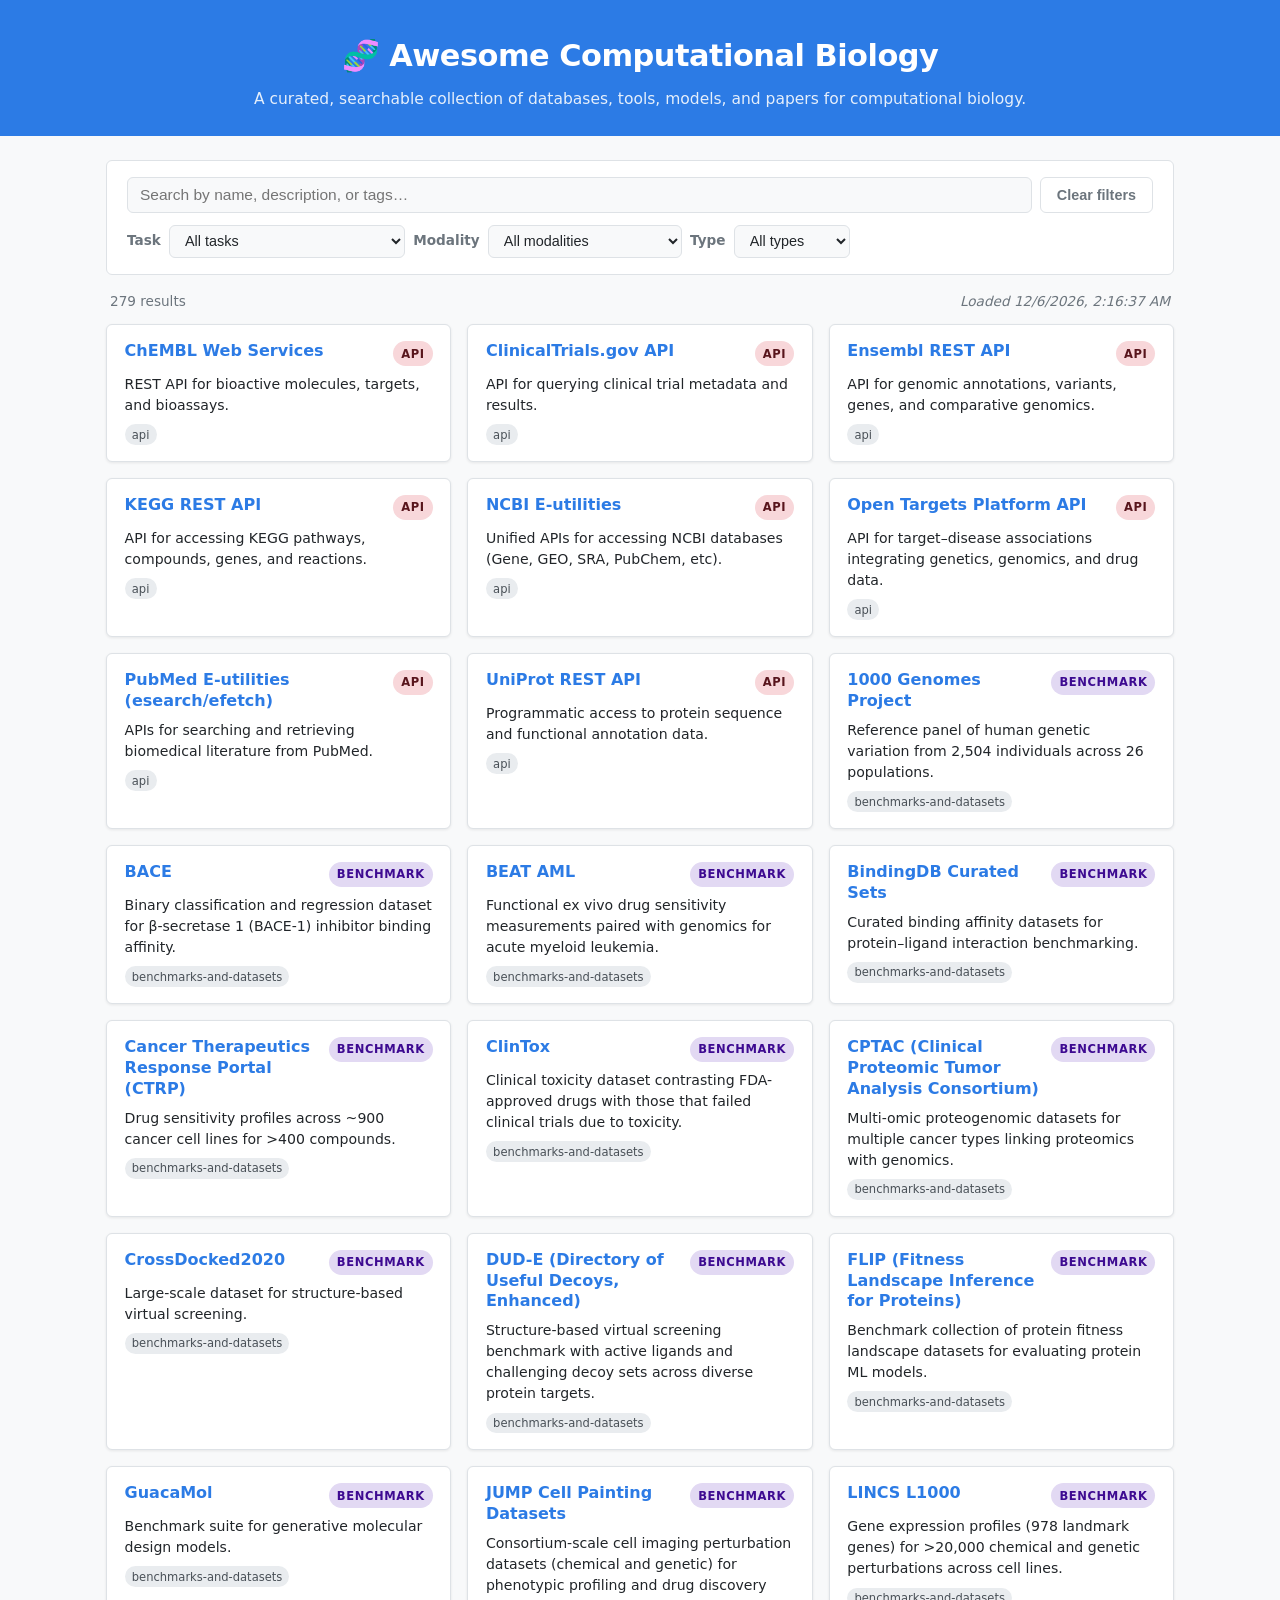
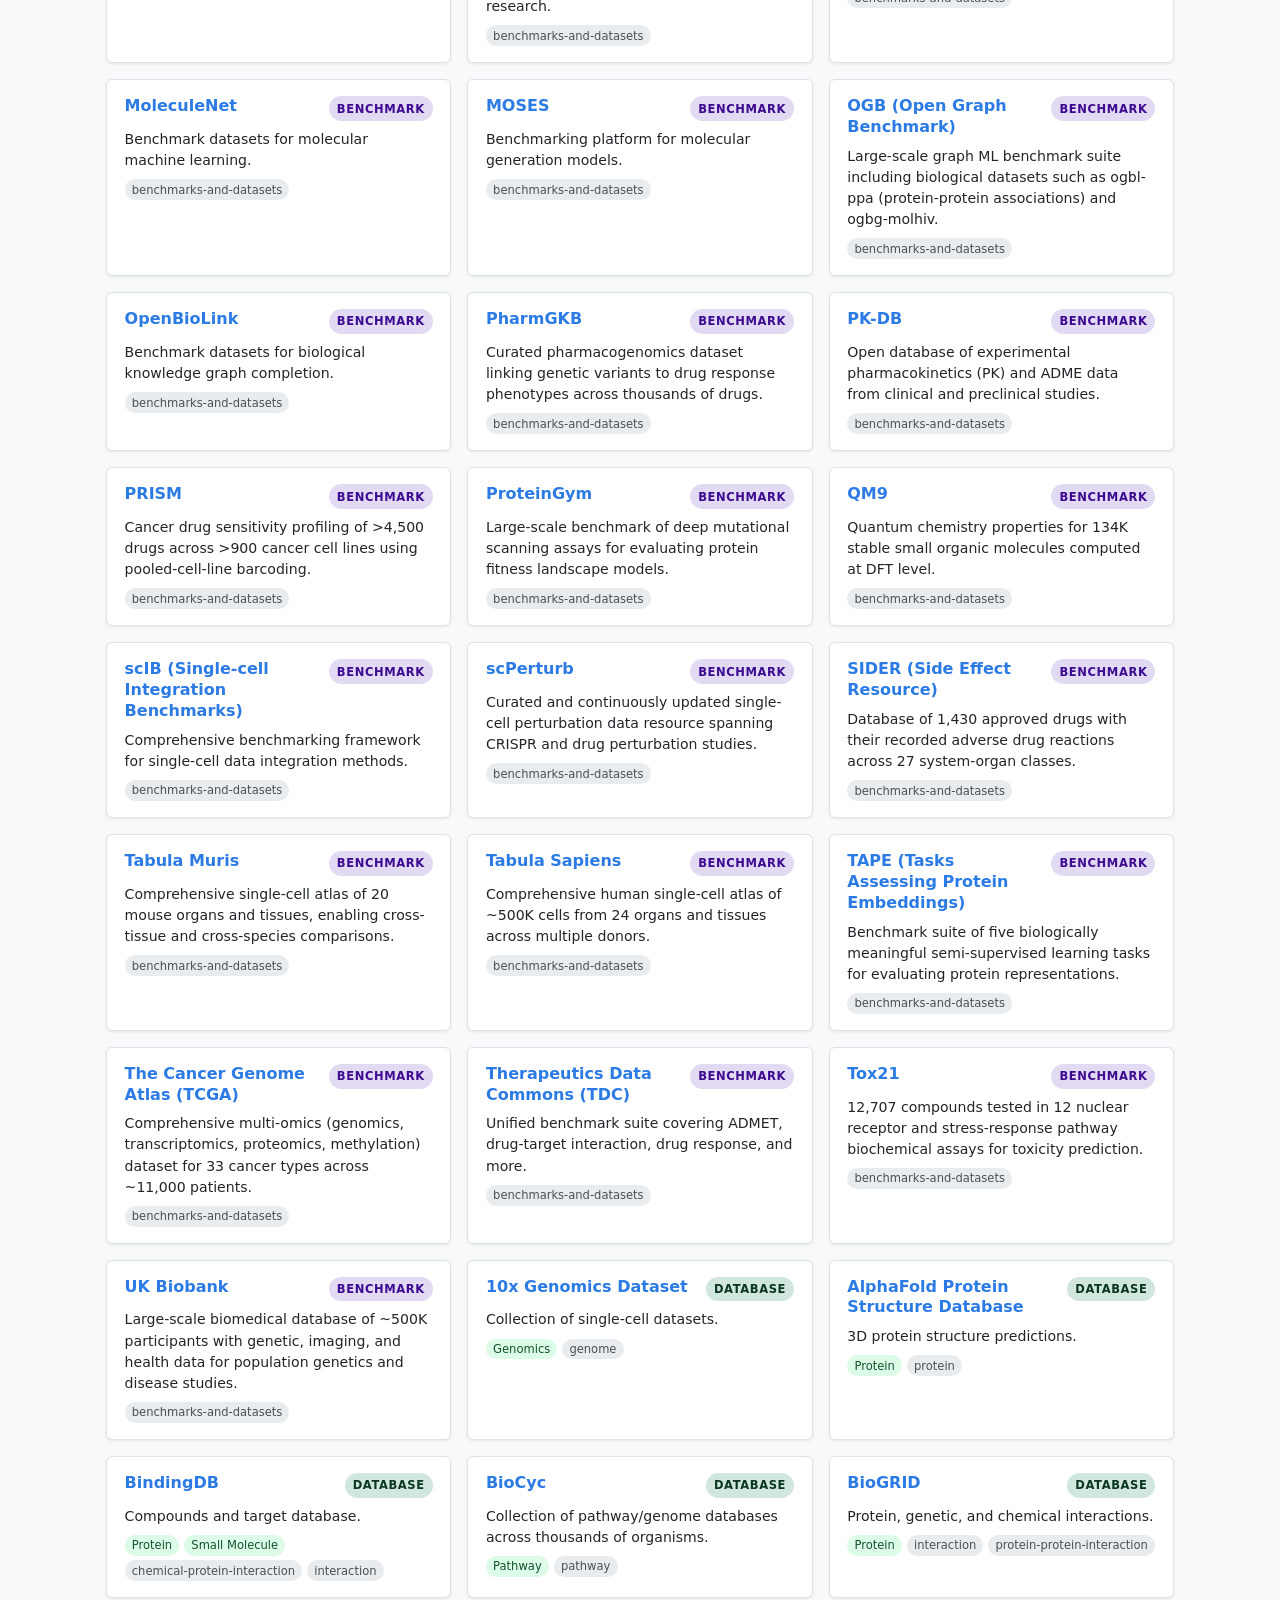
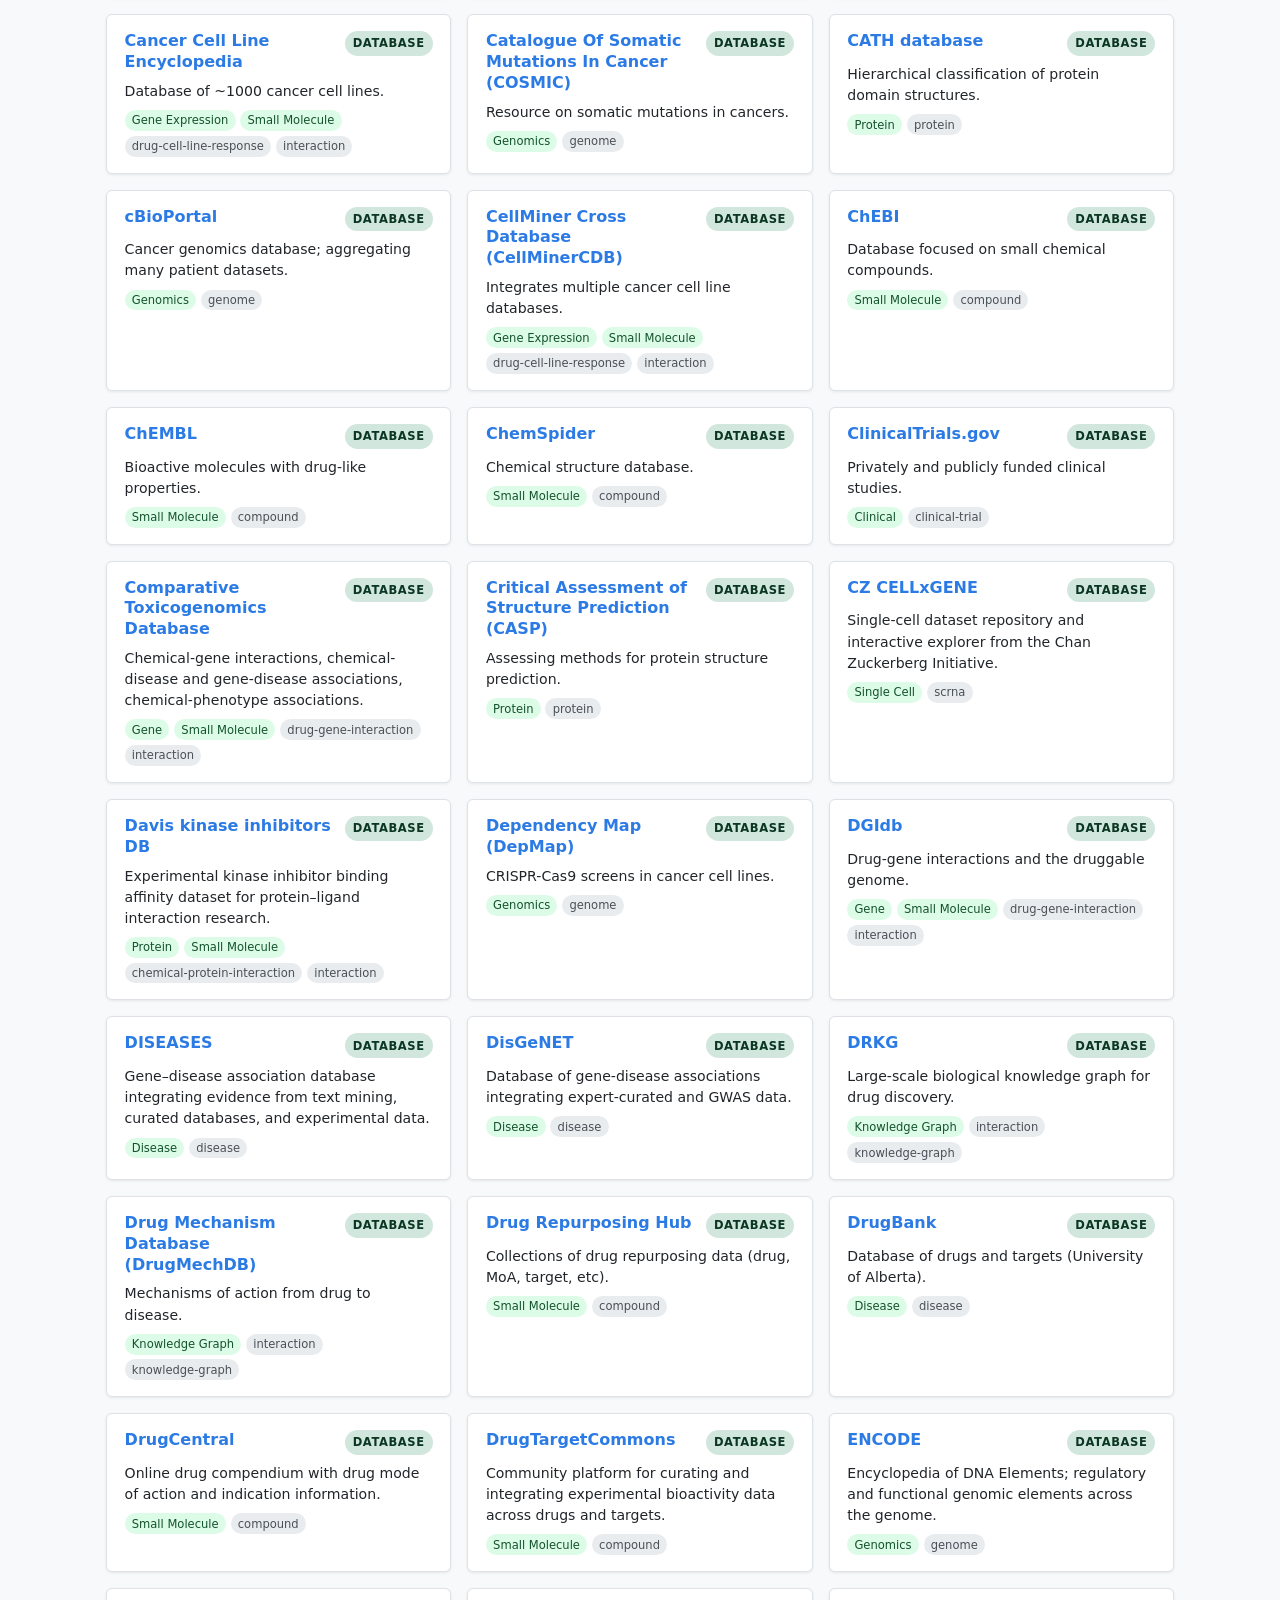
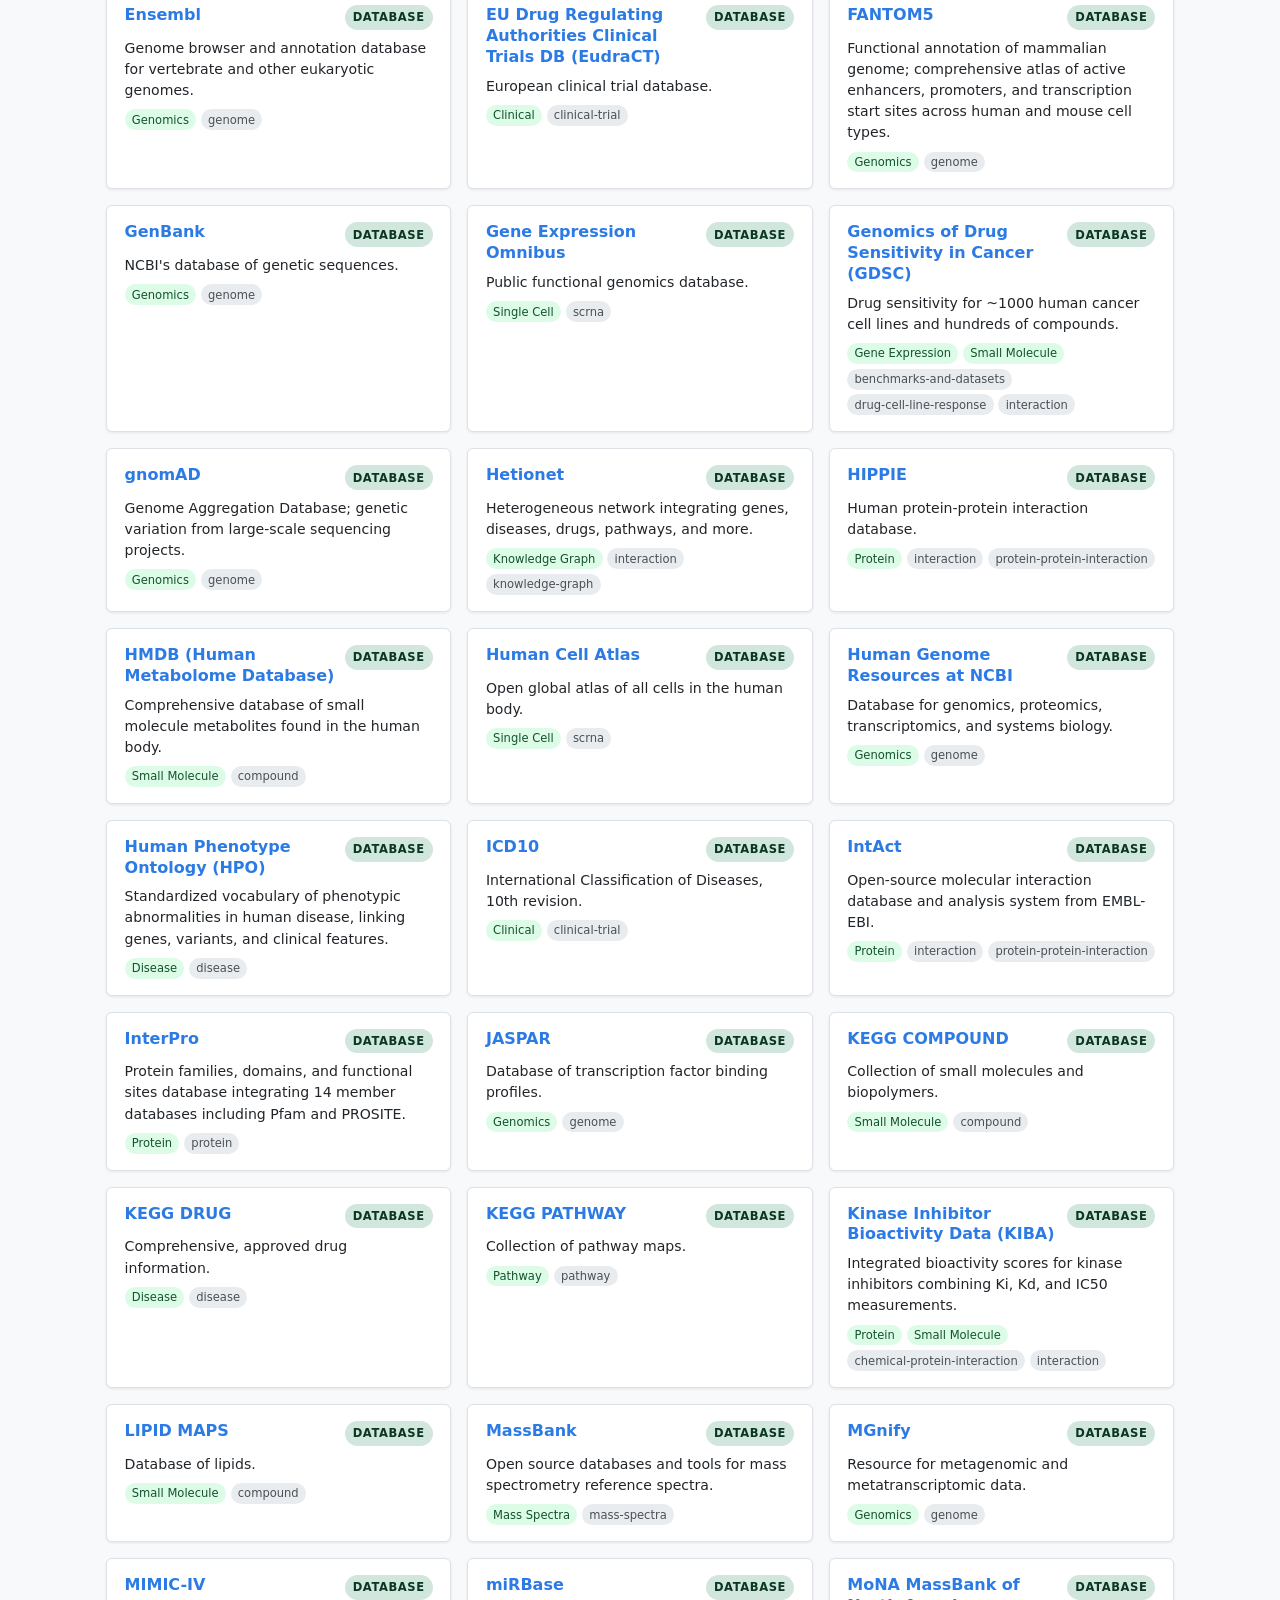
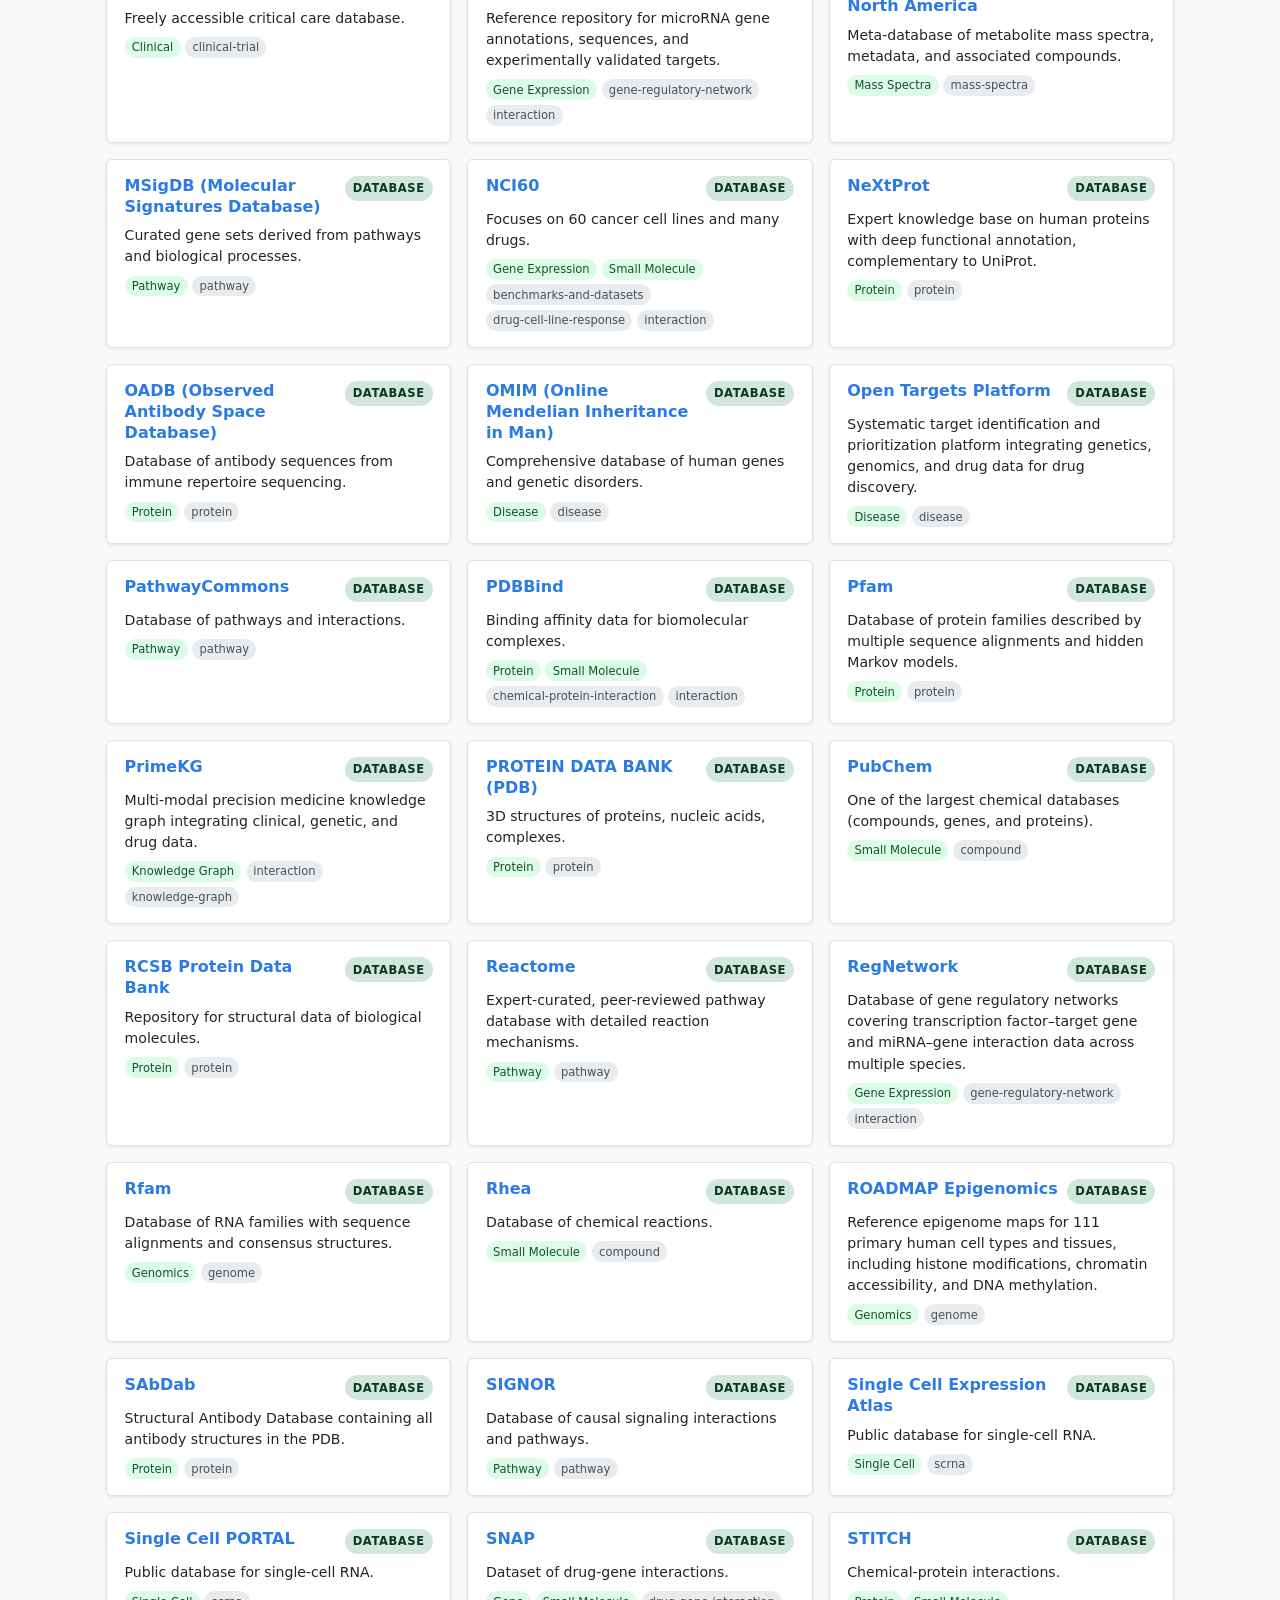
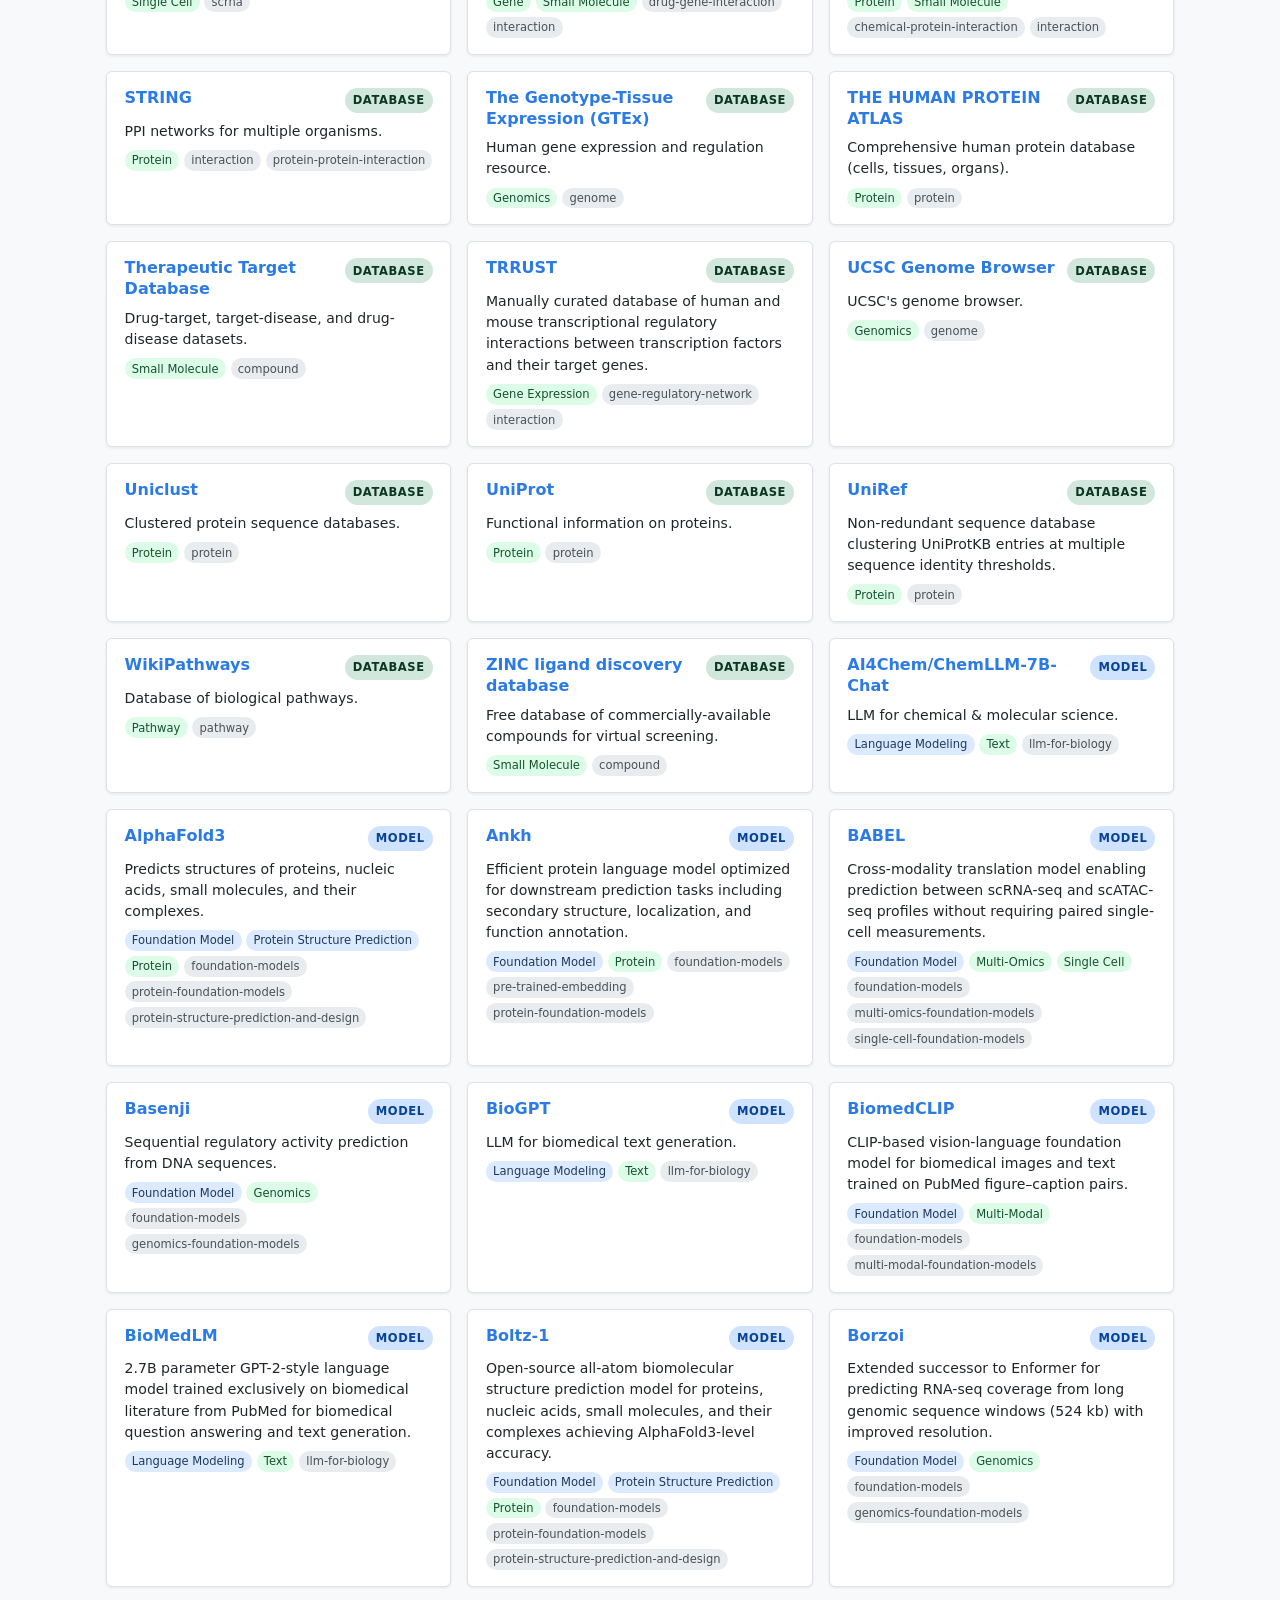
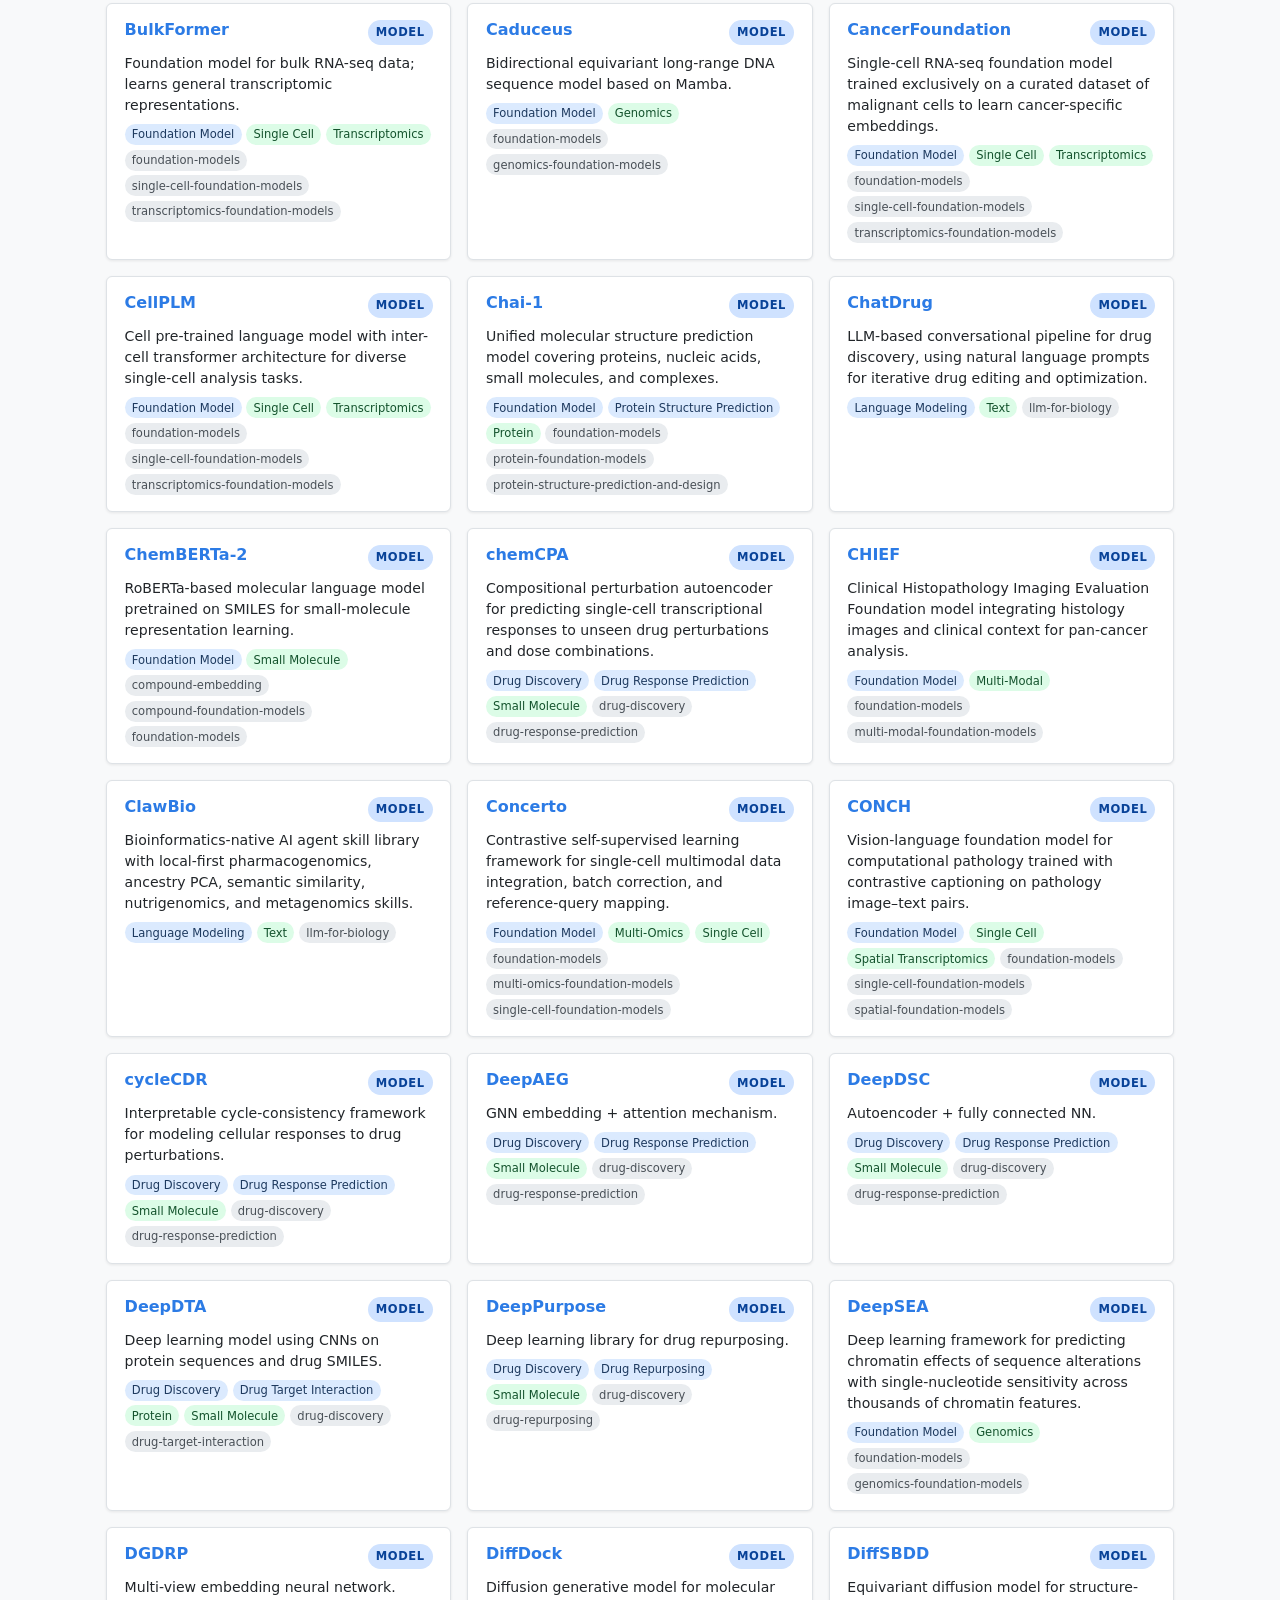
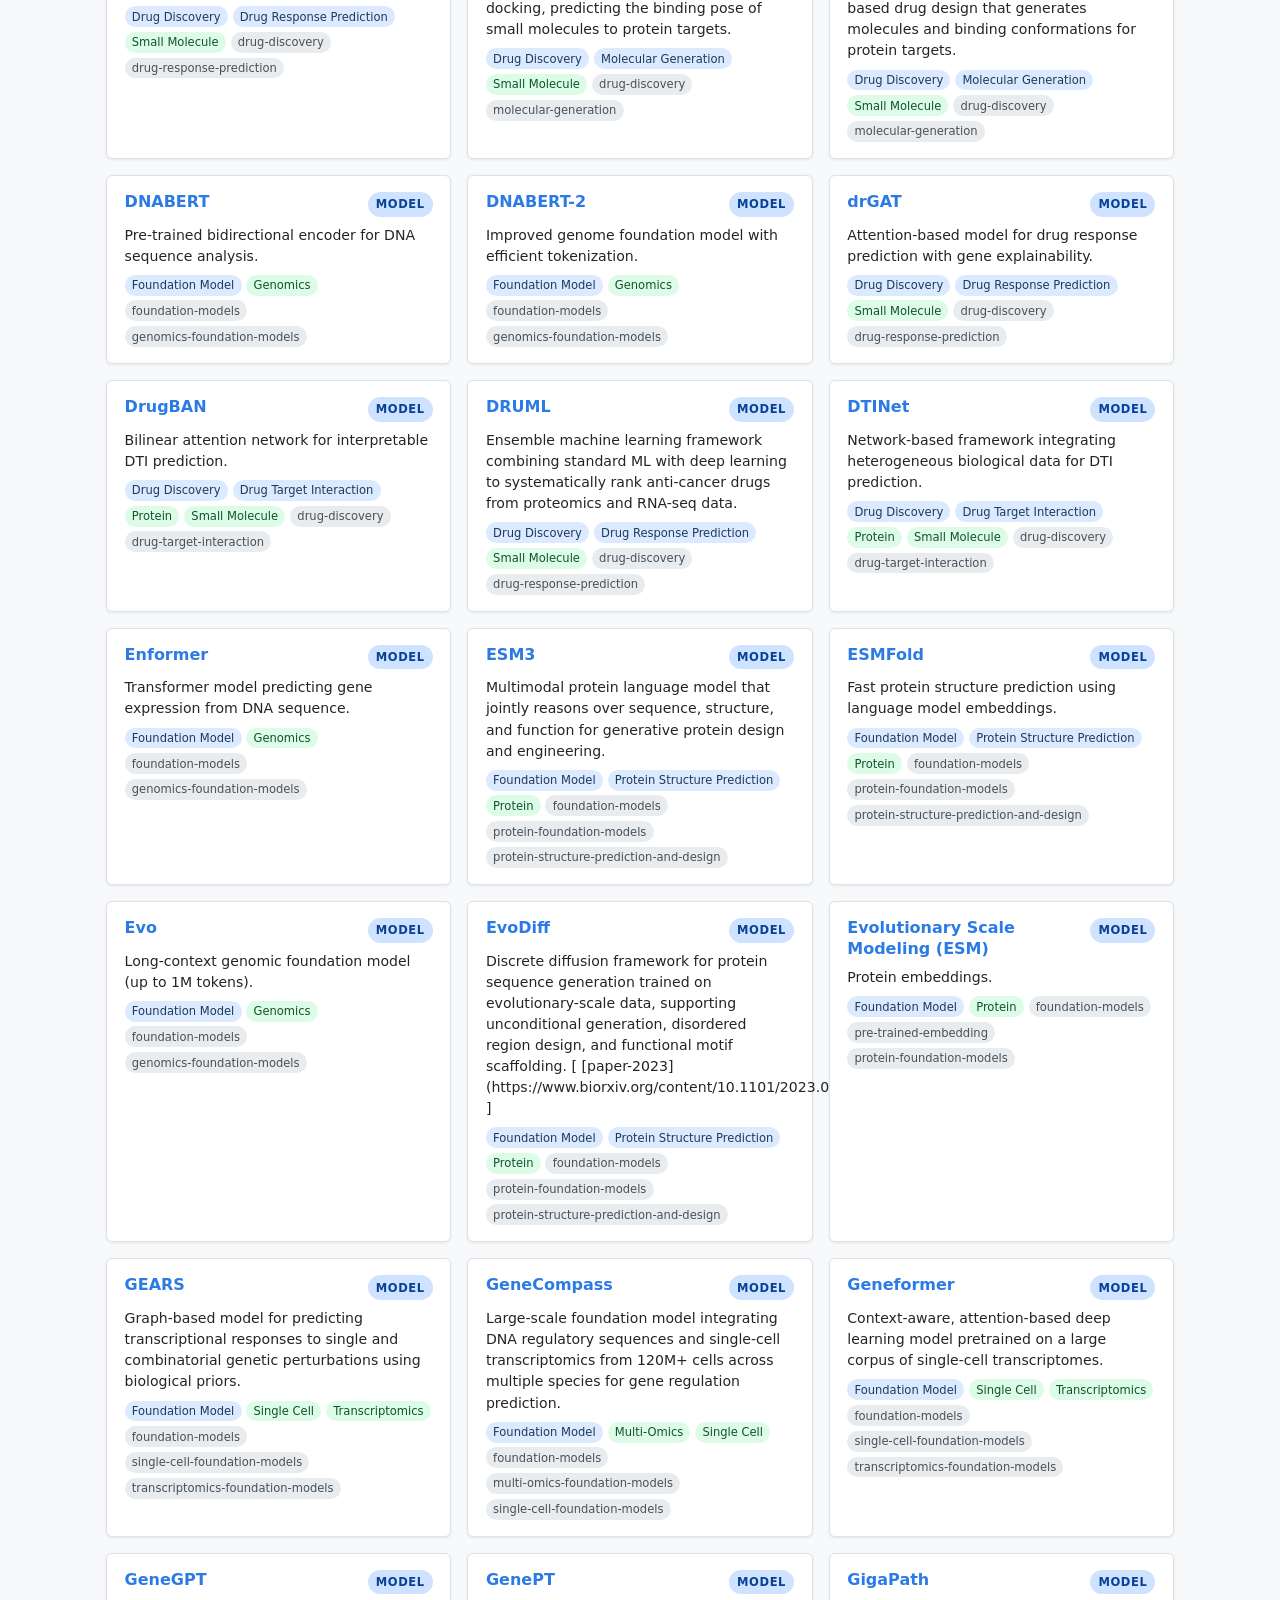
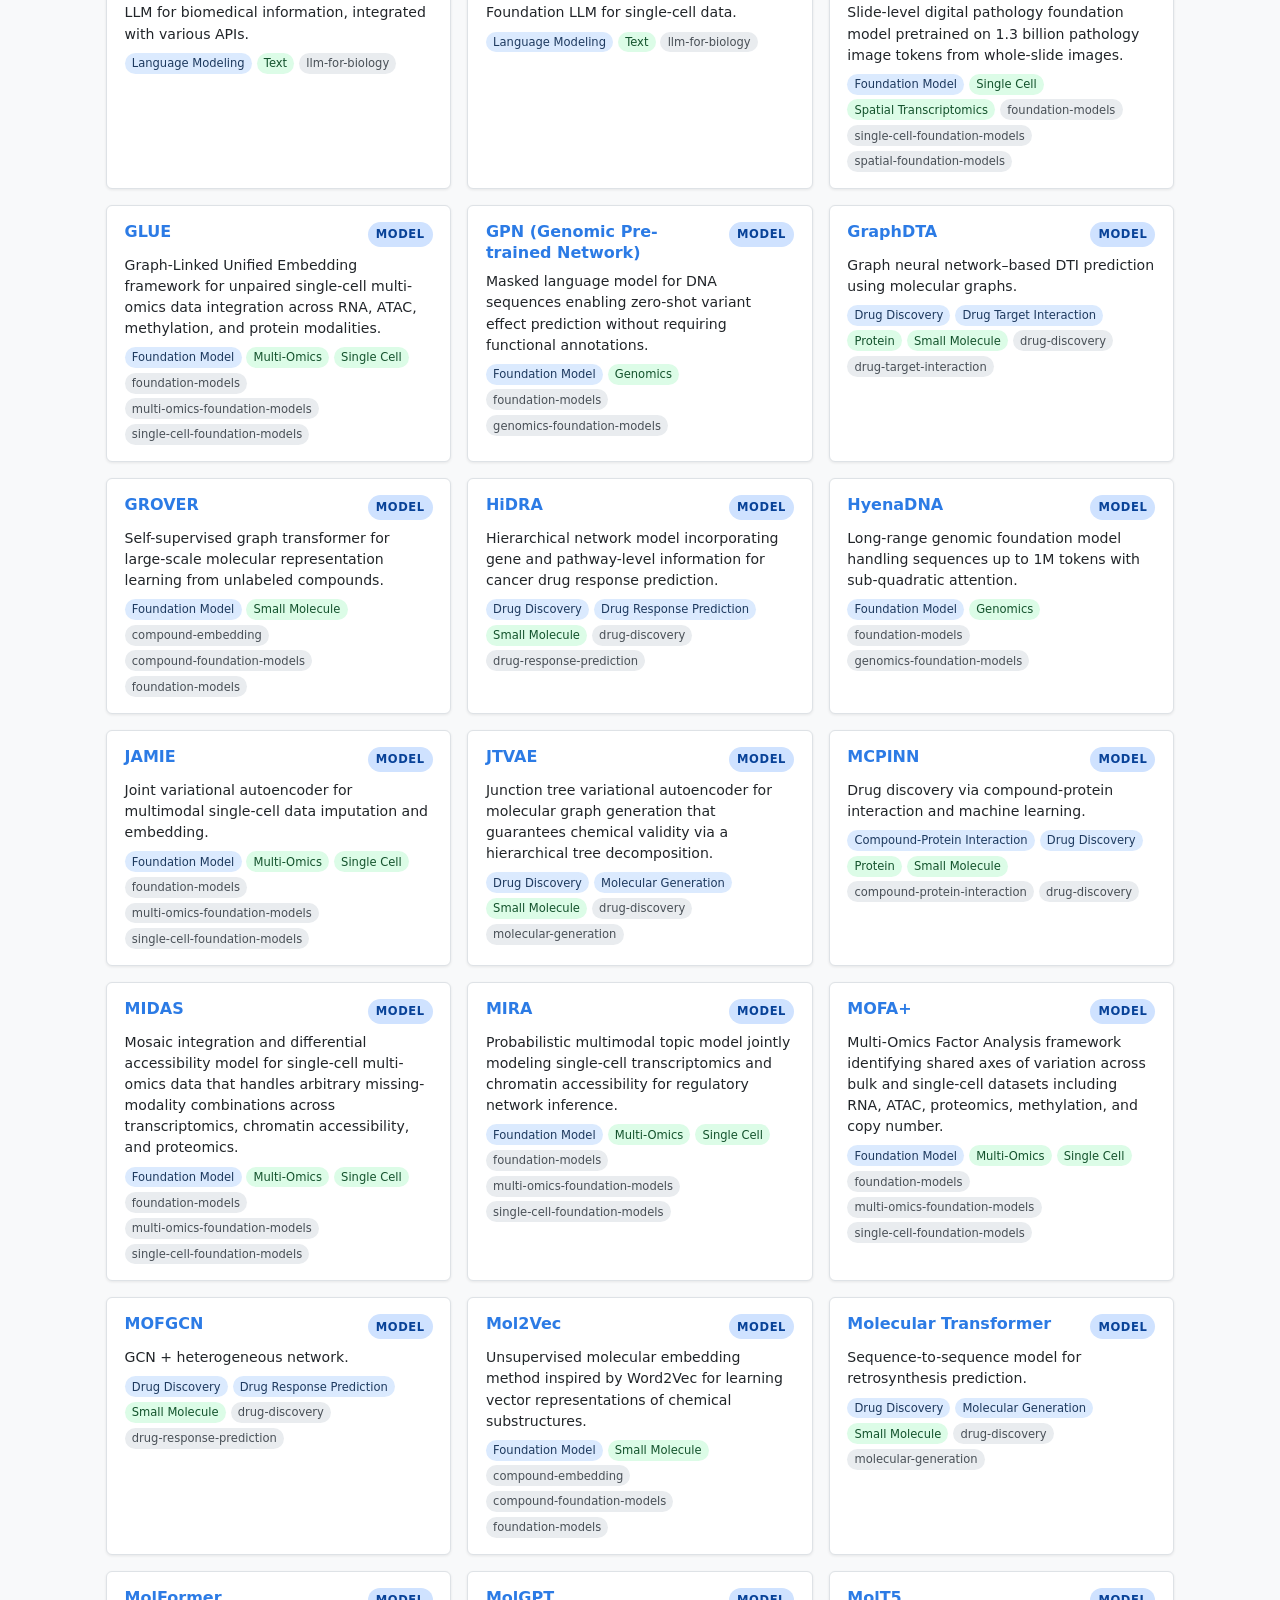
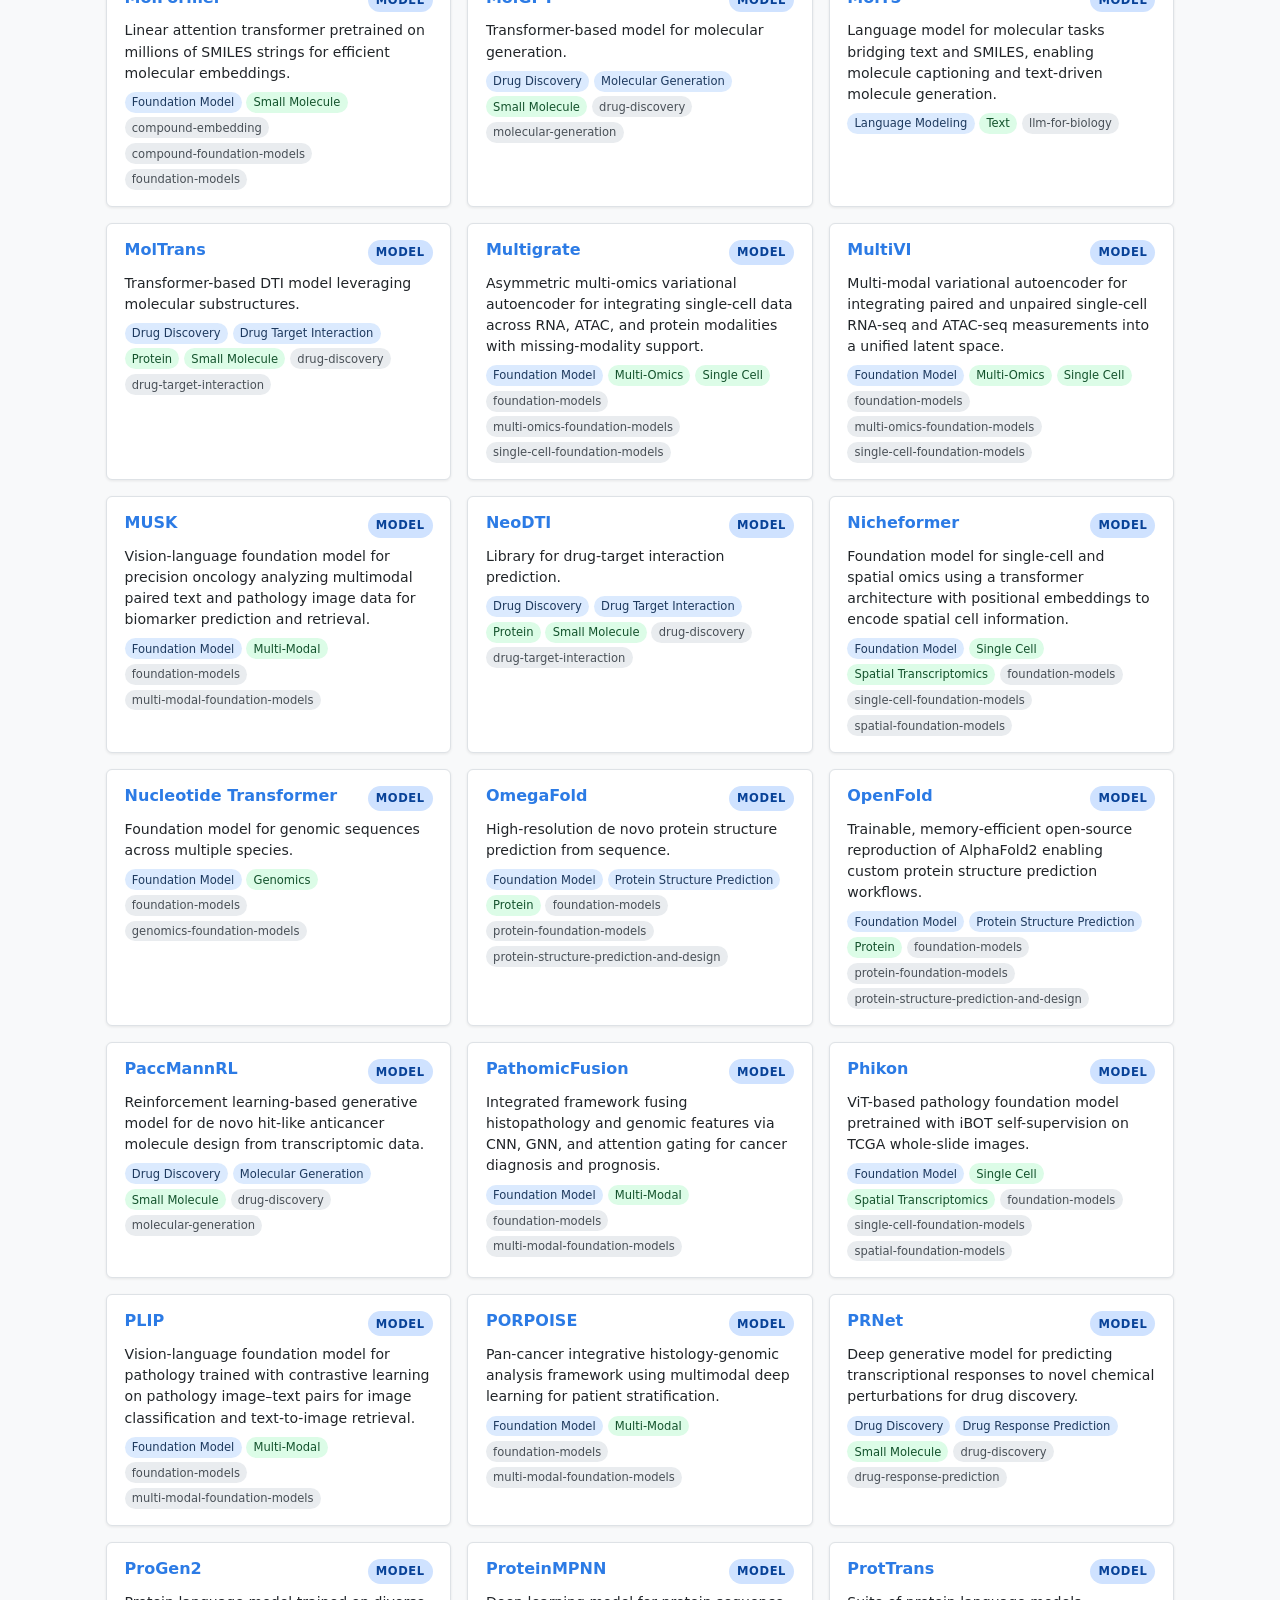
==== docs/index.html @ 7827fc91 "Complete overview: HTML page, README image, index link, requirements update Agent-Logs-Url: https://" ====
<!DOCTYPE html>
<html lang="en">
<head>
  <meta charset="UTF-8" />
  <meta name="viewport" content="width=device-width, initial-scale=1.0" />
  <title>Awesome Computational Biology</title>
  <link rel="stylesheet" href="styles.css" />
</head>
<body>
  <header>
    <h1>🧬 Awesome Computational Biology</h1>
    <p class="subtitle">A curated, searchable collection of databases, tools, models, and papers for computational biology.</p>
  </header>

  <main>
    <section class="controls" aria-label="Search and filter controls">
      <div class="search-row">
        <input
          type="search"
          id="search"
          placeholder="Search by name, description, or tags…"
          aria-label="Search resources"
          autocomplete="off"
        />
        <button id="clear-btn" type="button" aria-label="Clear all filters">Clear filters</button>
      </div>

      <div class="filter-row">
        <label for="filter-task">Task</label>
        <select id="filter-task" aria-label="Filter by task">
          <option value="">All tasks</option>
        </select>

        <label for="filter-modality">Modality</label>
        <select id="filter-modality" aria-label="Filter by modality">
          <option value="">All modalities</option>
        </select>

        <label for="filter-type">Type</label>
        <select id="filter-type" aria-label="Filter by type">
          <option value="">All types</option>
        </select>
      </div>
    </section>

    <section class="status-bar" aria-live="polite">
      <span id="result-count">Loading…</span>
      <span id="load-time" class="load-time"></span>
    </section>

    <section id="results" aria-label="Resource results"></section>
  </main>

  <footer>
    <p>
      View on <a href="https://github.com/inoue0426/awesome-computational-biology" target="_blank" rel="noopener noreferrer">GitHub</a>
      · <a href="overview.html">Resource Overview</a>
      · Data from <code>data/resources.json</code>
    </p>
  </footer>

  <script src="app.js"></script>
</body>
</html>
---- docs/styles.css ----
/* ── Reset & base ─────────────────────────────────────────────── */
*, *::before, *::after { box-sizing: border-box; margin: 0; padding: 0; }

:root {
  --bg: #f8f9fa;
  --surface: #ffffff;
  --border: #dee2e6;
  --primary: #2c7be5;
  --primary-dark: #1a5cb5;
  --text: #212529;
  --muted: #6c757d;
  --badge-bg: #e9ecef;
  --badge-text: #495057;
  --card-shadow: 0 1px 3px rgba(0,0,0,.08);
  --radius: 6px;
  --font: system-ui, -apple-system, "Segoe UI", Roboto, Helvetica, Arial, sans-serif;
}

body {
  font-family: var(--font);
  background: var(--bg);
  color: var(--text);
  line-height: 1.6;
  min-height: 100vh;
  display: flex;
  flex-direction: column;
}

/* ── Header ────────────────────────────────────────────────────── */
header {
  background: var(--primary);
  color: #fff;
  padding: 2rem 1.5rem 1.5rem;
  text-align: center;
}

header h1 { font-size: 1.9rem; font-weight: 700; letter-spacing: -.5px; }
header .subtitle { margin-top: .4rem; opacity: .88; font-size: .97rem; }

/* ── Main layout ───────────────────────────────────────────────── */
main {
  flex: 1;
  max-width: 1100px;
  width: 100%;
  margin: 0 auto;
  padding: 1.5rem 1rem 2rem;
}

/* ── Controls ──────────────────────────────────────────────────── */
.controls {
  background: var(--surface);
  border: 1px solid var(--border);
  border-radius: var(--radius);
  padding: 1rem 1.25rem;
  margin-bottom: 1rem;
  display: flex;
  flex-direction: column;
  gap: .75rem;
}

.search-row {
  display: flex;
  gap: .5rem;
  flex-wrap: wrap;
}

.search-row input[type="search"] {
  flex: 1;
  min-width: 200px;
  padding: .5rem .75rem;
  font-size: .97rem;
  border: 1px solid var(--border);
  border-radius: var(--radius);
  background: var(--bg);
  color: var(--text);
  outline: none;
  transition: border-color .15s;
}

.search-row input[type="search"]:focus { border-color: var(--primary); }

.filter-row {
  display: flex;
  flex-wrap: wrap;
  align-items: center;
  gap: .5rem;
}

.filter-row label {
  font-size: .85rem;
  font-weight: 600;
  color: var(--muted);
}

.filter-row select {
  padding: .4rem .7rem;
  font-size: .9rem;
  border: 1px solid var(--border);
  border-radius: var(--radius);
  background: var(--bg);
  color: var(--text);
  cursor: pointer;
  outline: none;
  transition: border-color .15s;
}

.filter-row select:focus { border-color: var(--primary); }

/* ── Clear button ──────────────────────────────────────────────── */
#clear-btn {
  padding: .5rem 1rem;
  font-size: .9rem;
  font-weight: 600;
  border: 1px solid var(--border);
  border-radius: var(--radius);
  background: var(--surface);
  color: var(--muted);
  cursor: pointer;
  transition: background .15s, color .15s;
  white-space: nowrap;
}

#clear-btn:hover { background: var(--badge-bg); color: var(--text); }

/* ── Status bar ────────────────────────────────────────────────── */
.status-bar {
  display: flex;
  justify-content: space-between;
  align-items: center;
  font-size: .85rem;
  color: var(--muted);
  margin-bottom: .75rem;
  padding: 0 .25rem;
}

.load-time { font-style: italic; }

/* ── Results grid ──────────────────────────────────────────────── */
#results {
  display: grid;
  grid-template-columns: repeat(auto-fill, minmax(320px, 1fr));
  gap: 1rem;
}

/* ── Card ──────────────────────────────────────────────────────── */
.card {
  background: var(--surface);
  border: 1px solid var(--border);
  border-radius: var(--radius);
  padding: 1rem 1.1rem;
  box-shadow: var(--card-shadow);
  display: flex;
  flex-direction: column;
  gap: .5rem;
  transition: box-shadow .15s;
}

.card:hover { box-shadow: 0 3px 10px rgba(0,0,0,.12); }

.card-header {
  display: flex;
  justify-content: space-between;
  align-items: flex-start;
  gap: .5rem;
}

.card-name {
  font-size: 1rem;
  font-weight: 700;
  color: var(--primary);
  text-decoration: none;
  line-height: 1.3;
}

.card-name:hover { color: var(--primary-dark); text-decoration: underline; }

.card-type {
  font-size: .72rem;
  font-weight: 700;
  text-transform: uppercase;
  letter-spacing: .6px;
  padding: .2rem .5rem;
  border-radius: 999px;
  white-space: nowrap;
  flex-shrink: 0;
}

.type-database  { background: #d1e7dd; color: #0a3622; }
.type-model     { background: #cfe2ff; color: #084298; }
.type-tool      { background: #fff3cd; color: #664d03; }
.type-api       { background: #f8d7da; color: #58151c; }
.type-benchmark { background: #e2d9f3; color: #3d0a91; }
.type-dataset   { background: #d3d3d3; color: #1c1c1c; }

.card-description {
  font-size: .88rem;
  color: var(--text);
  line-height: 1.5;
}

.card-badges {
  display: flex;
  flex-wrap: wrap;
  gap: .3rem;
}

.badge {
  display: inline-block;
  font-size: .72rem;
  padding: .15rem .45rem;
  border-radius: 999px;
  background: var(--badge-bg);
  color: var(--badge-text);
  font-weight: 500;
  border: none;
  line-height: 1.4;
  font-family: var(--font);
}

button.badge {
  cursor: pointer;
  transition: filter .12s, box-shadow .12s;
}

button.badge:hover  { filter: brightness(.88); box-shadow: 0 0 0 2px currentColor; }
button.badge:focus-visible { outline: 2px solid currentColor; outline-offset: 1px; }

.badge-task     { background: #dbeafe; color: #1e3a5f; }
.badge-modality { background: #dcfce7; color: #14532d; }
.badge-tag      { background: var(--badge-bg); color: var(--badge-text); }

.card-paper {
  font-size: .82rem;
  margin-top: auto;
}

.card-paper a {
  color: var(--primary);
  text-decoration: none;
  font-weight: 500;
}

.card-paper a:hover { text-decoration: underline; }

/* ── Empty / error state ───────────────────────────────────────── */
.empty-state {
  grid-column: 1 / -1;
  text-align: center;
  padding: 3rem 1rem;
  color: var(--muted);
  font-size: .97rem;
}

/* ── Footer ────────────────────────────────────────────────────── */
footer {
  text-align: center;
  padding: 1rem;
  font-size: .82rem;
  color: var(--muted);
  border-top: 1px solid var(--border);
  background: var(--surface);
}

footer a { color: var(--primary); }

/* ── Responsive tweaks ─────────────────────────────────────────── */
@media (max-width: 600px) {
  header h1 { font-size: 1.4rem; }
  #results { grid-template-columns: 1fr; }
}
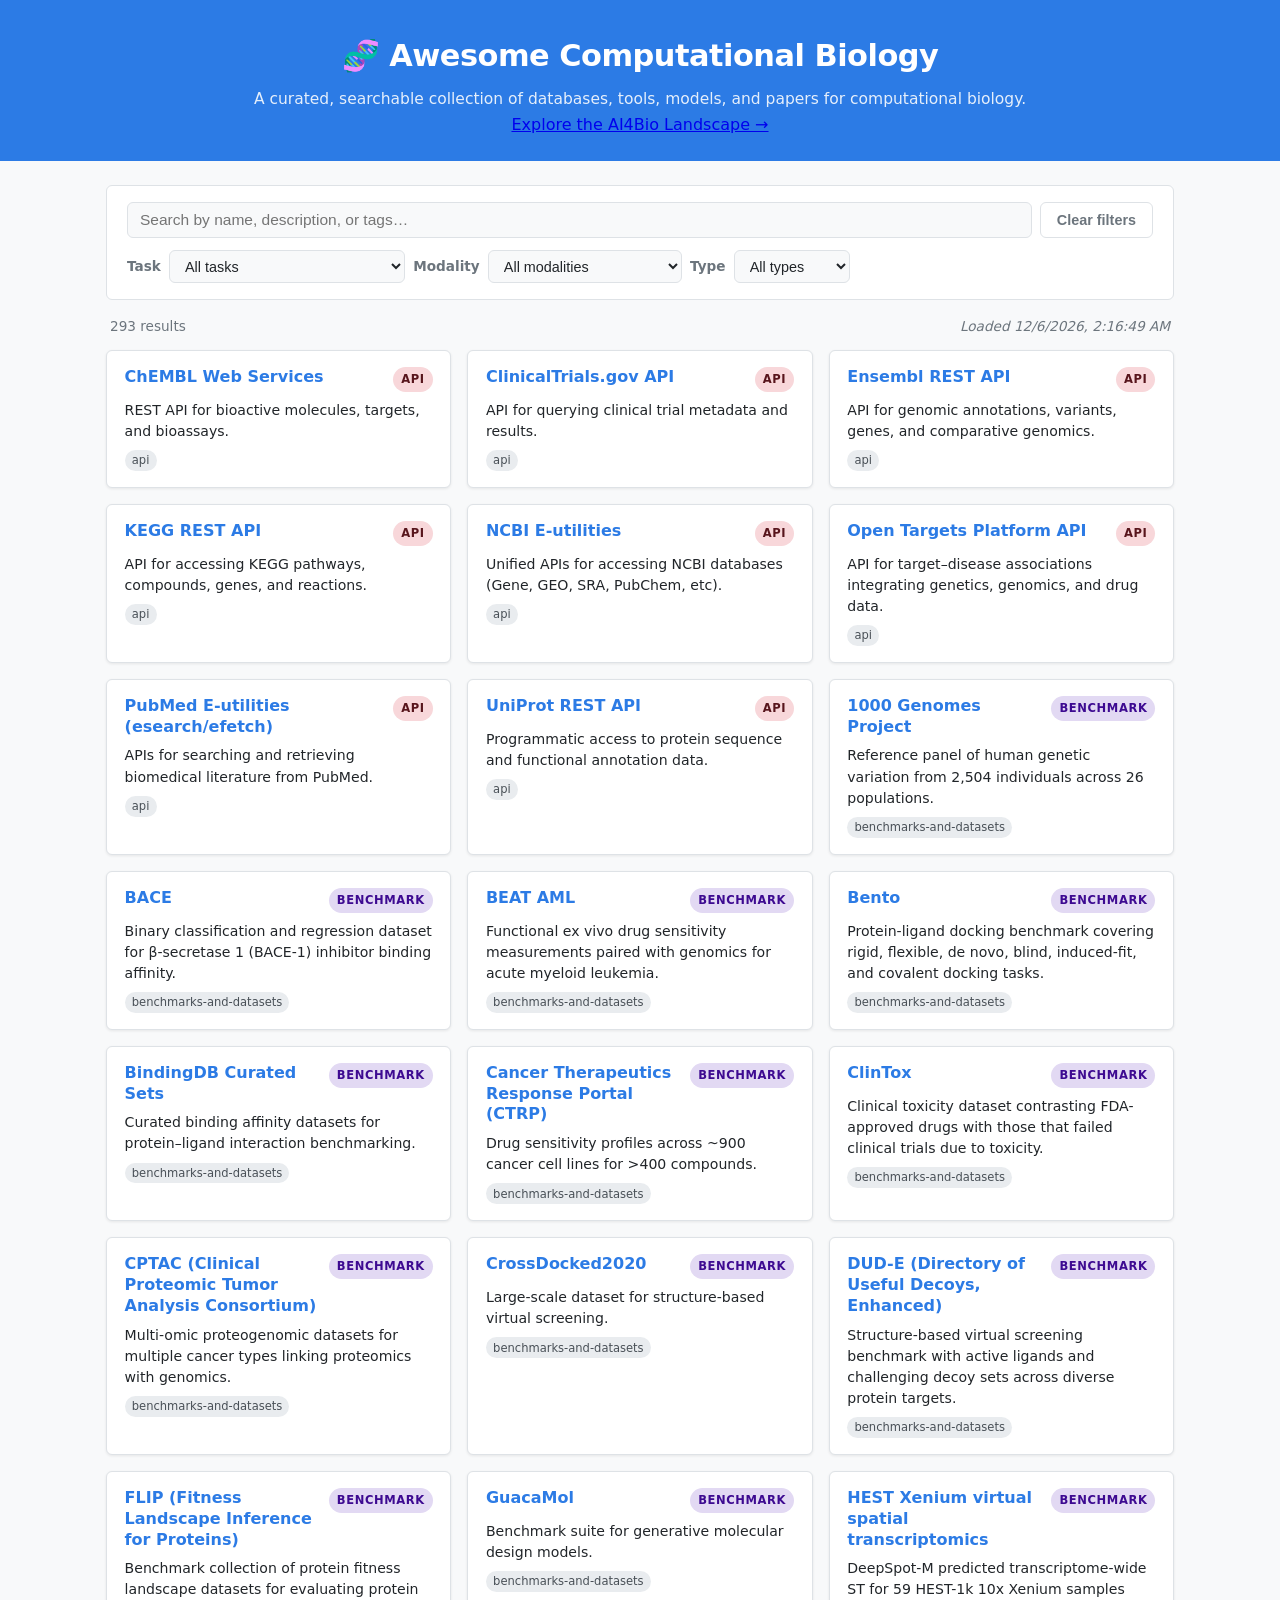
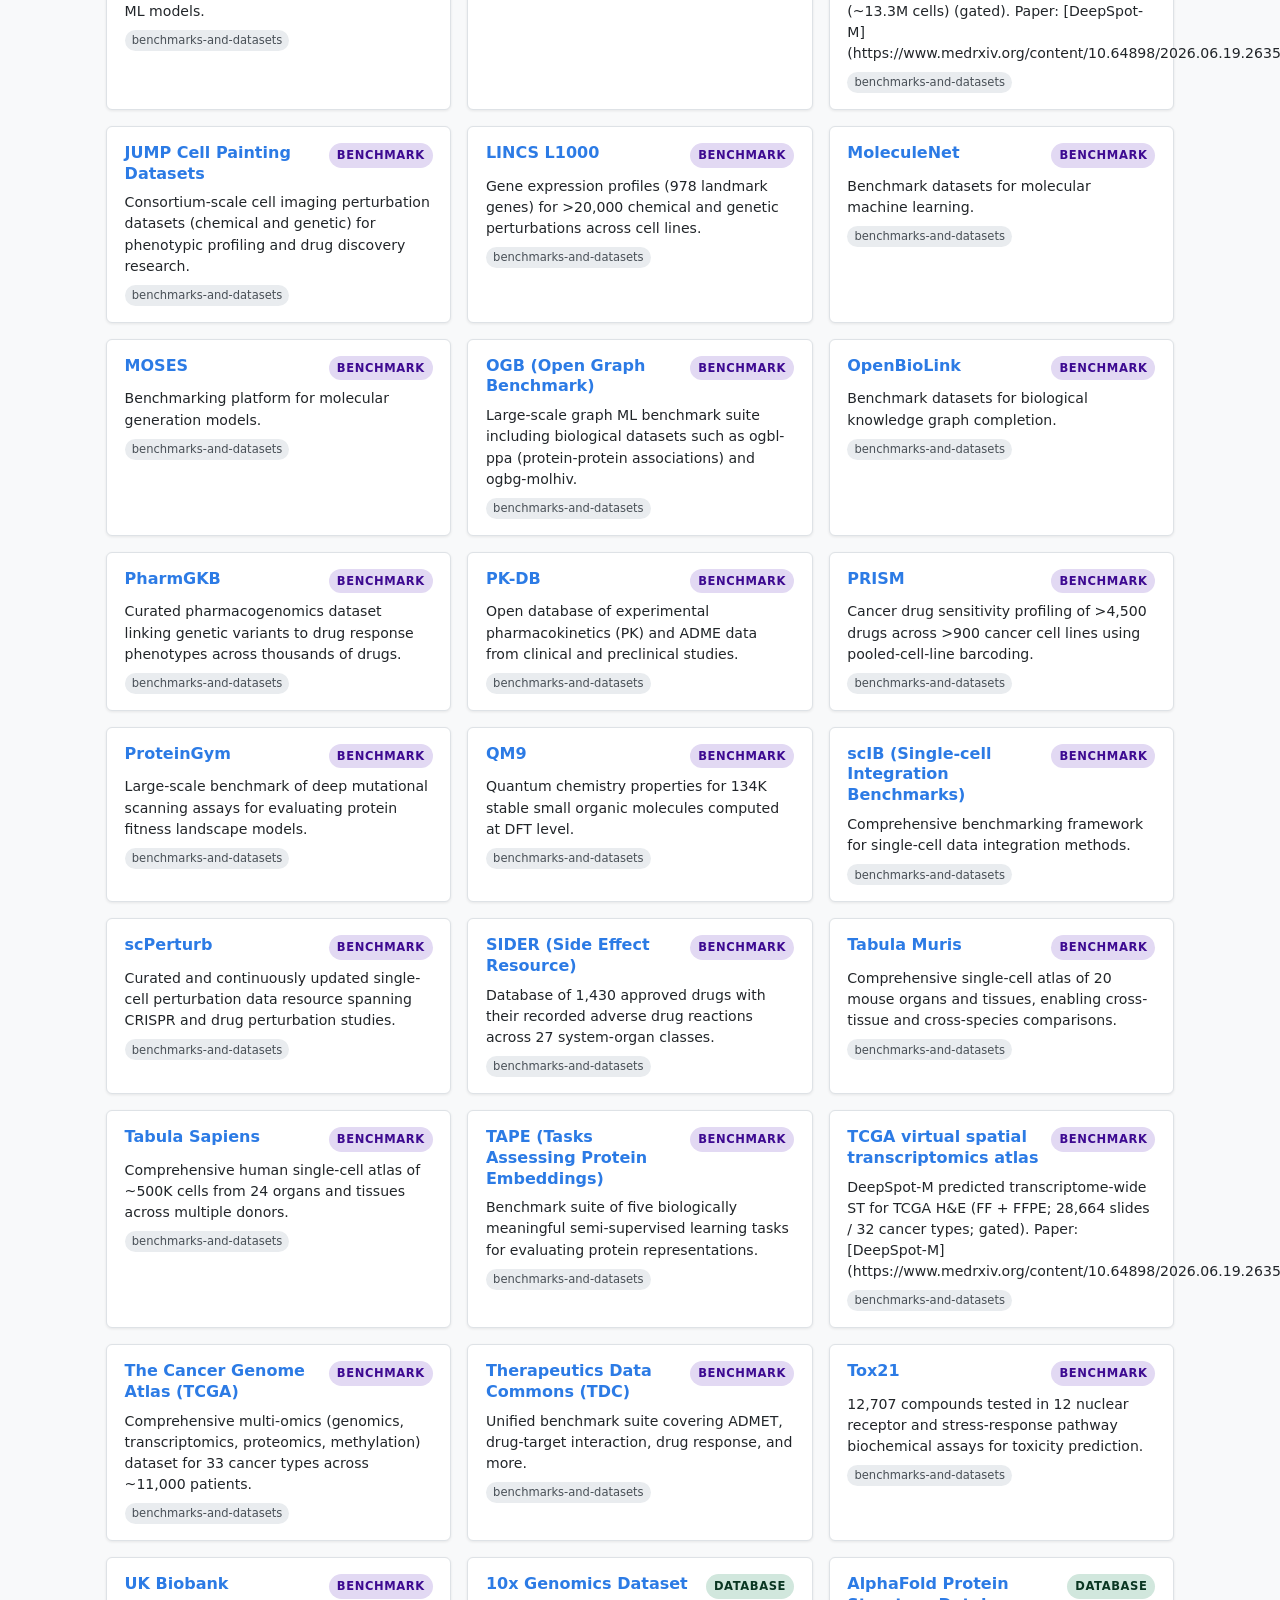
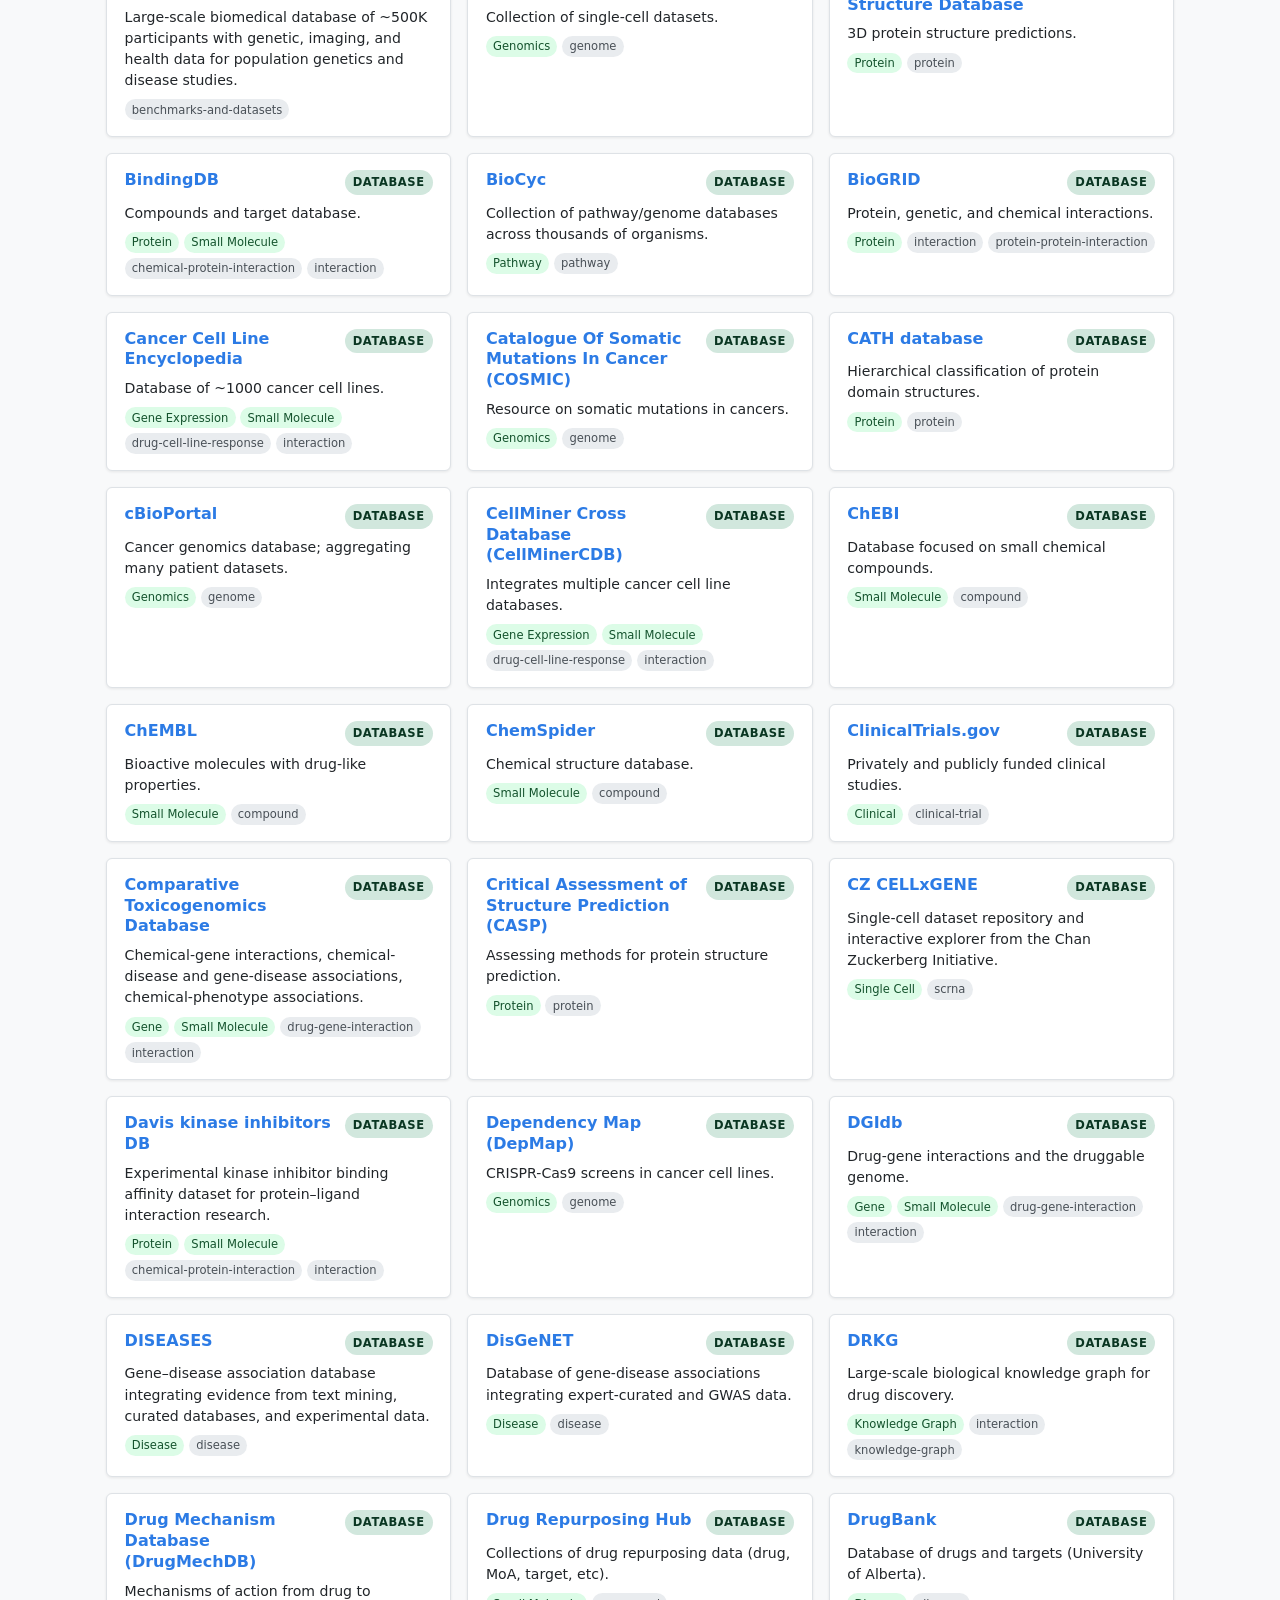
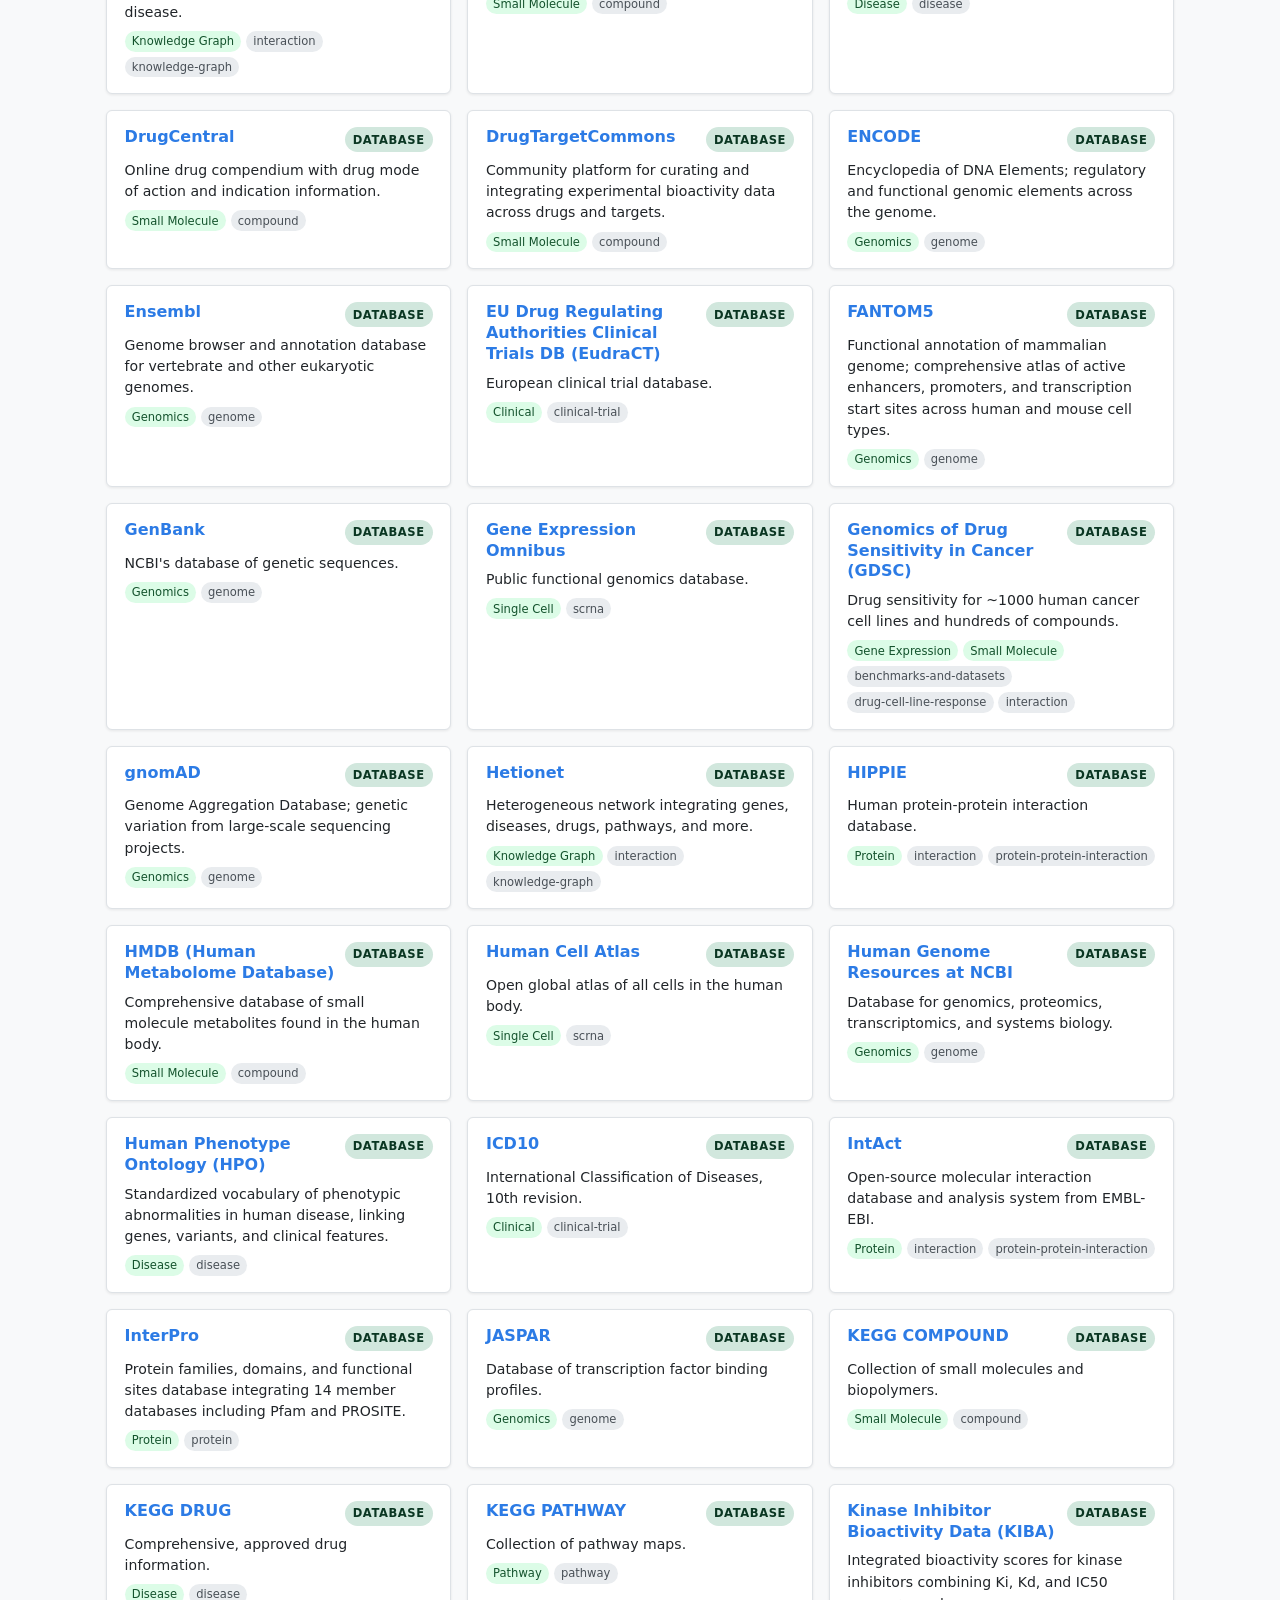
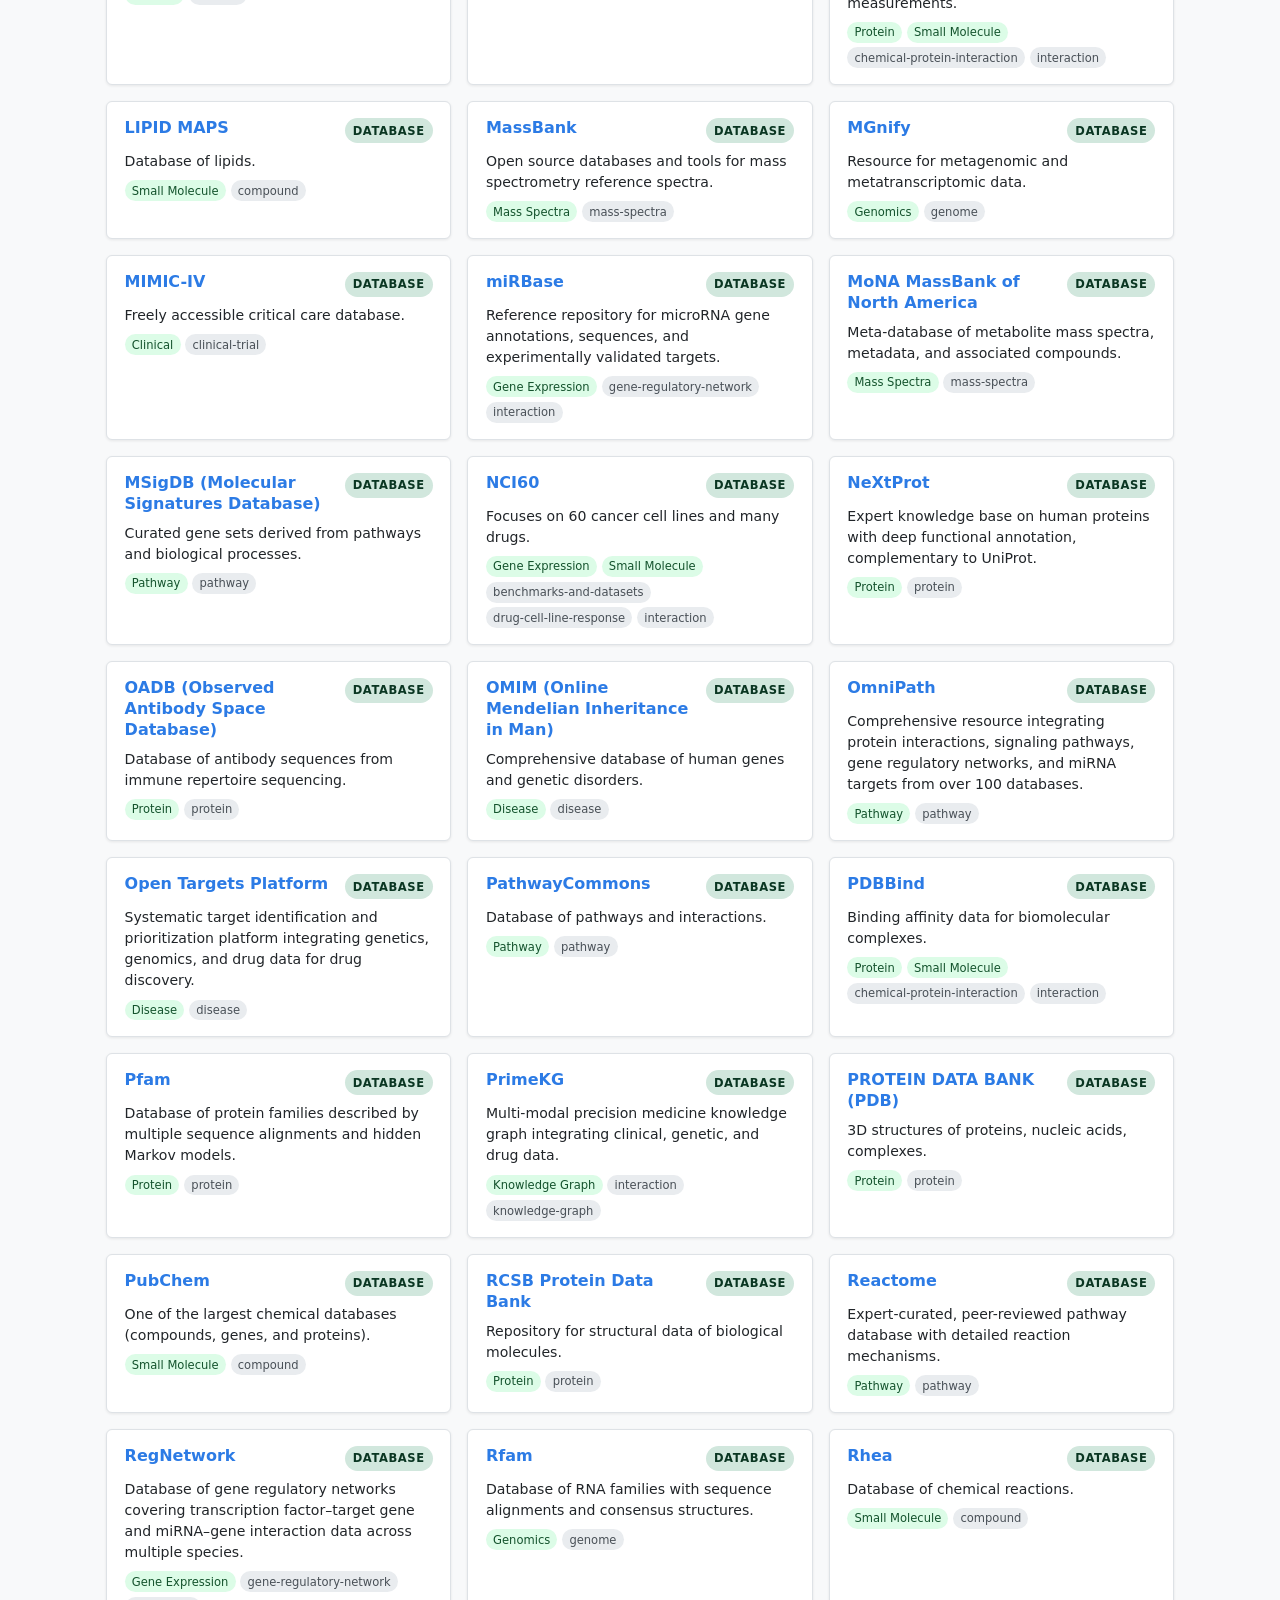
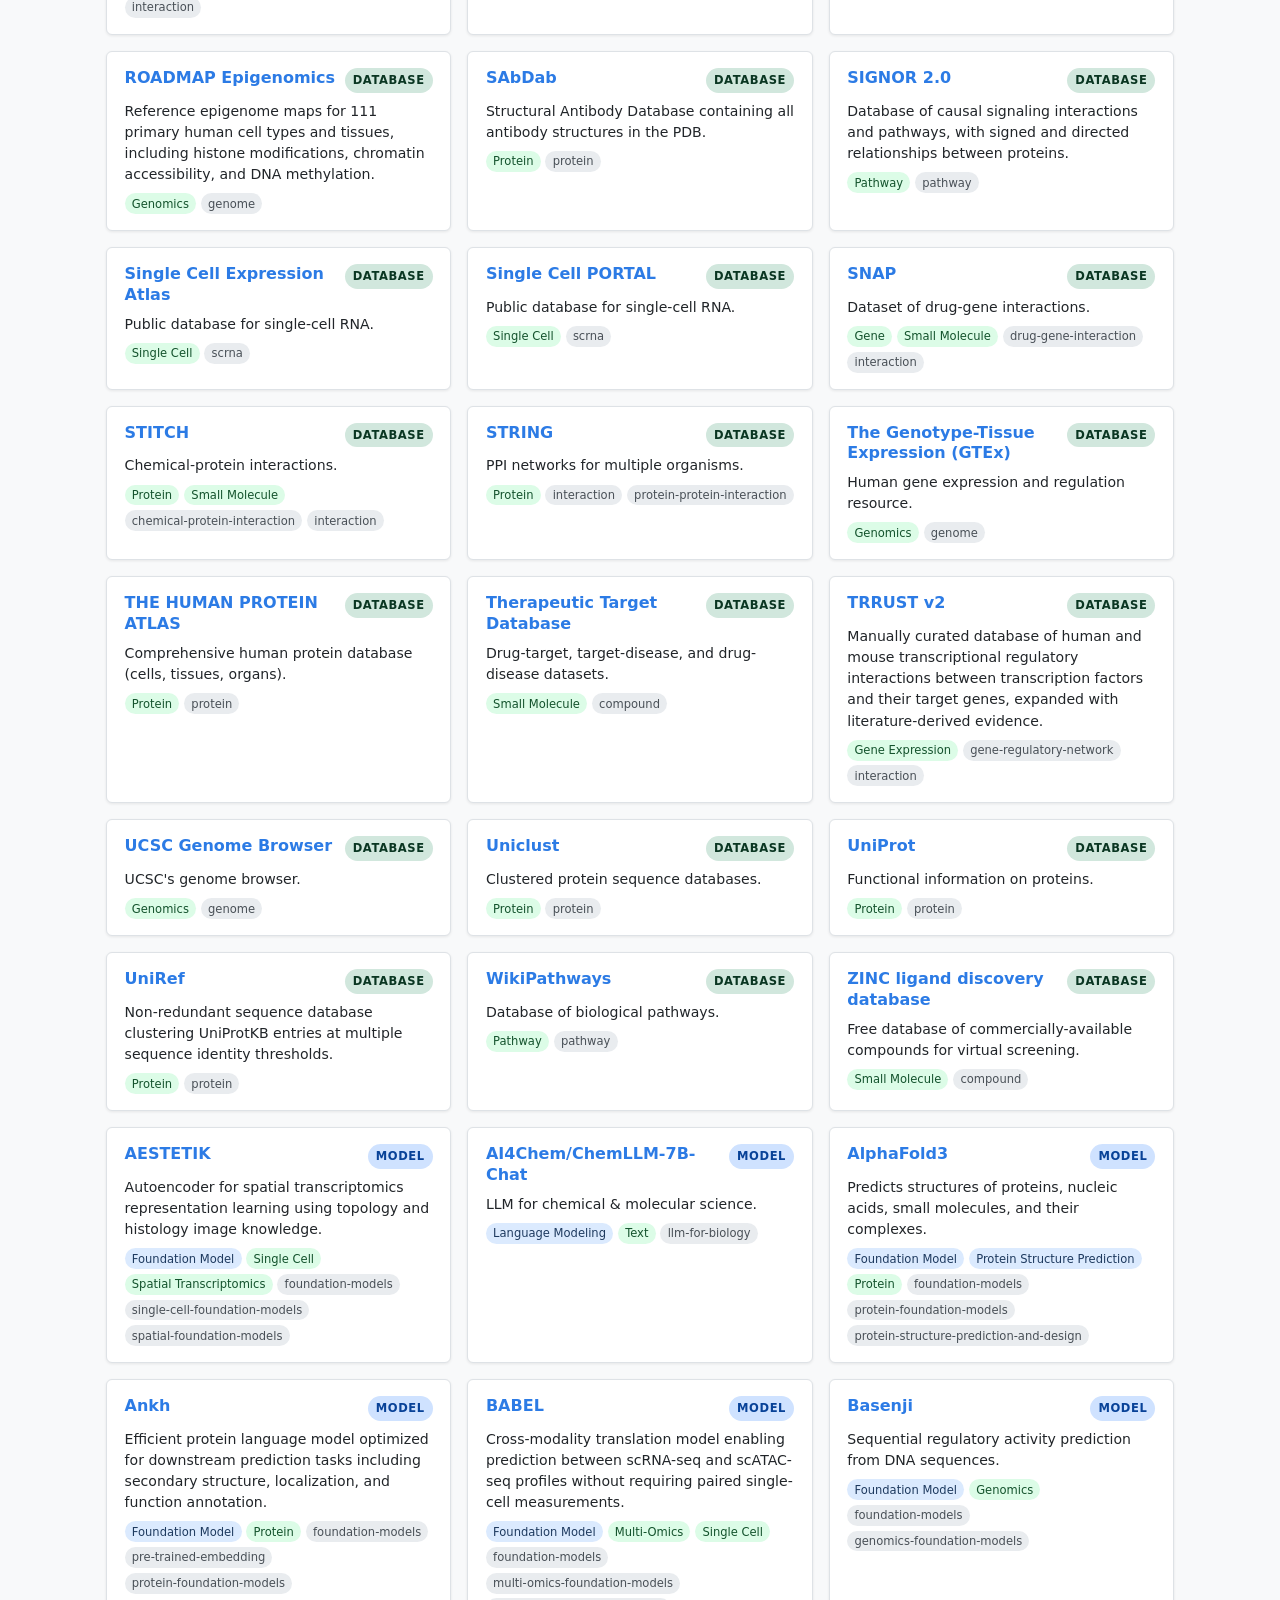
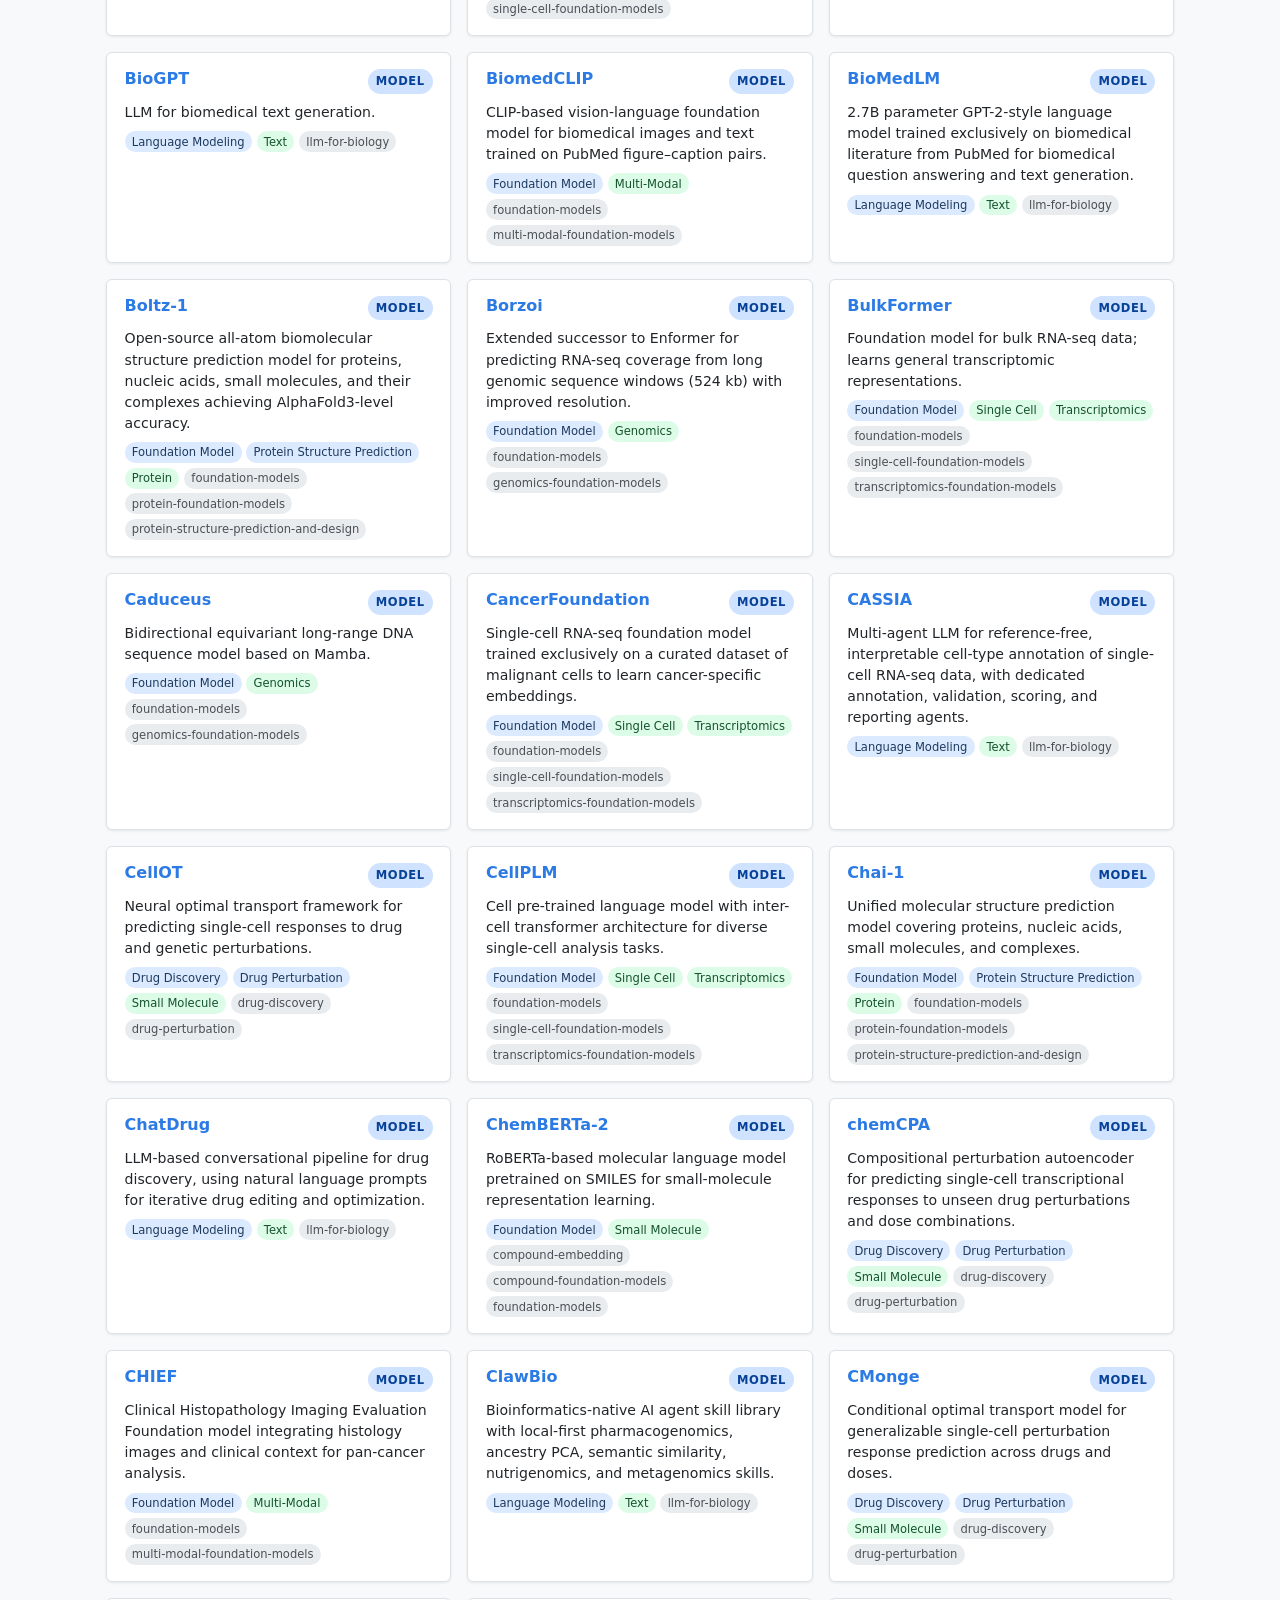
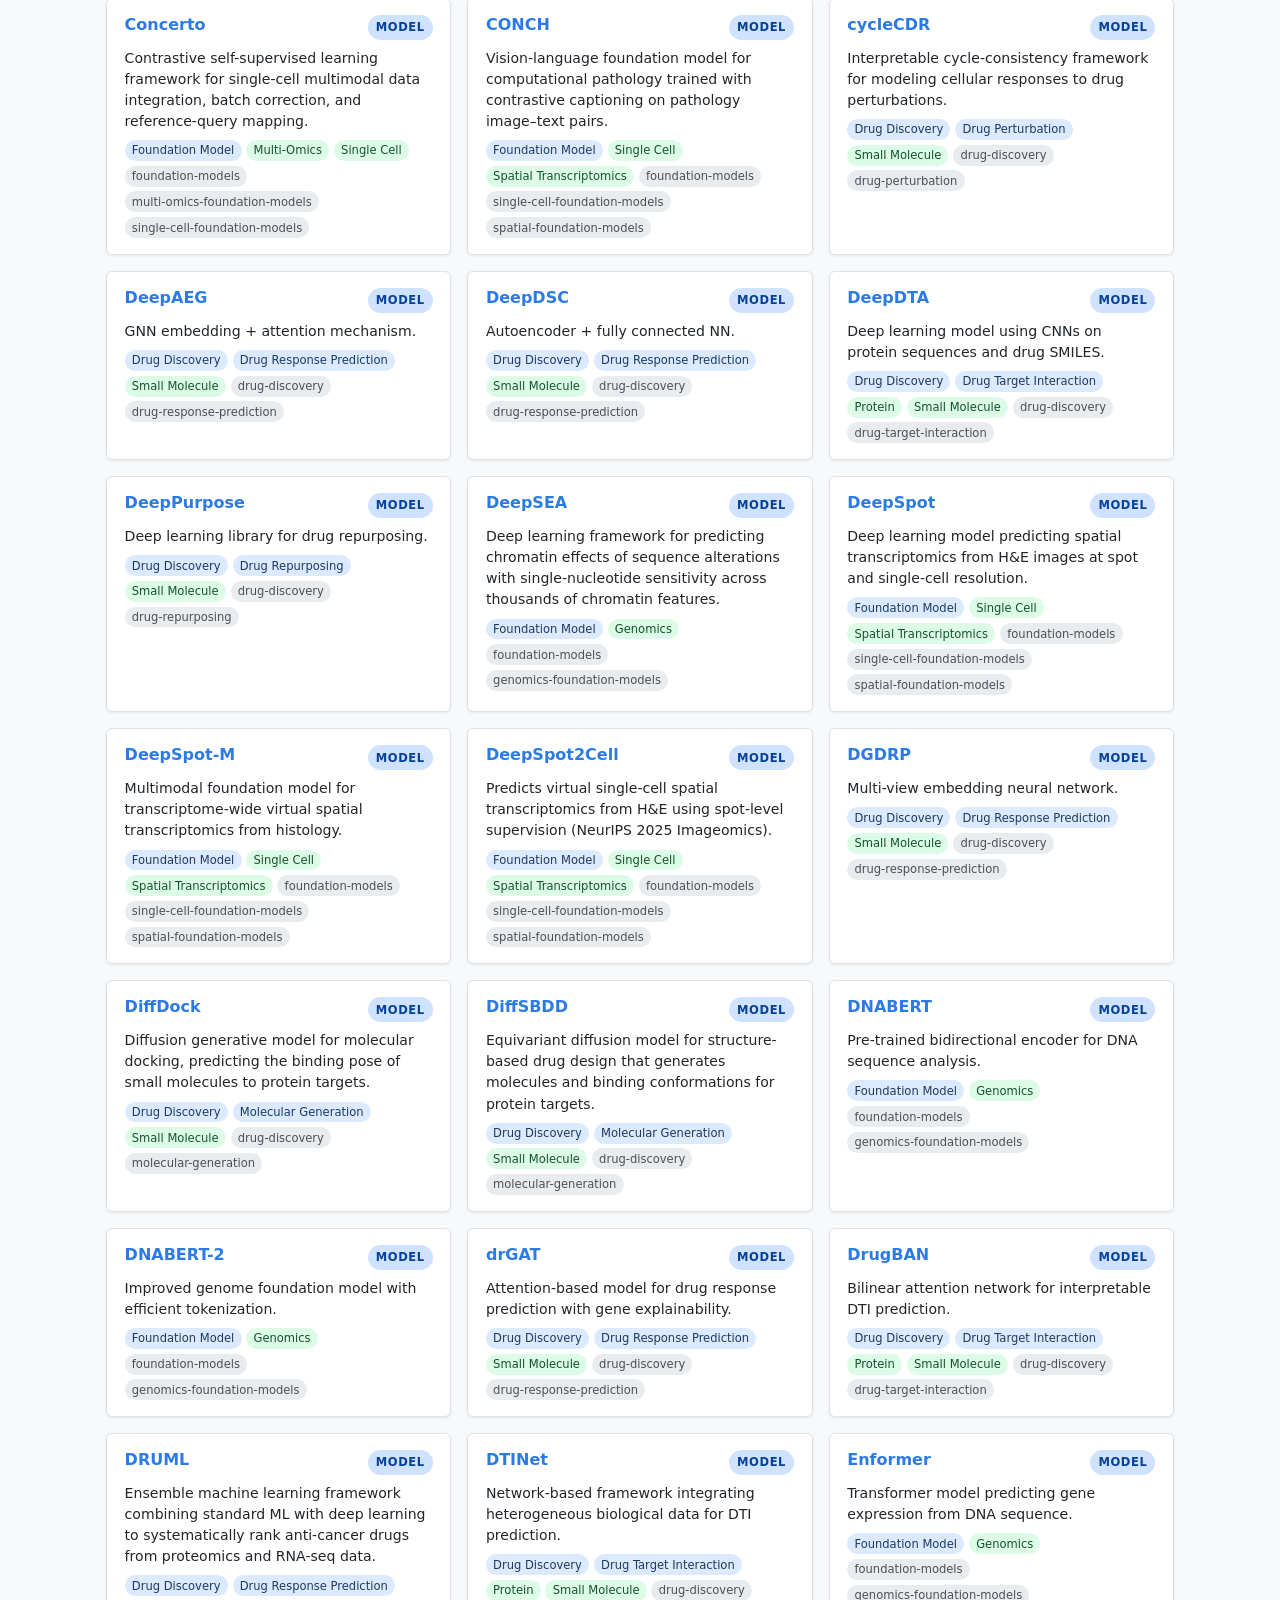
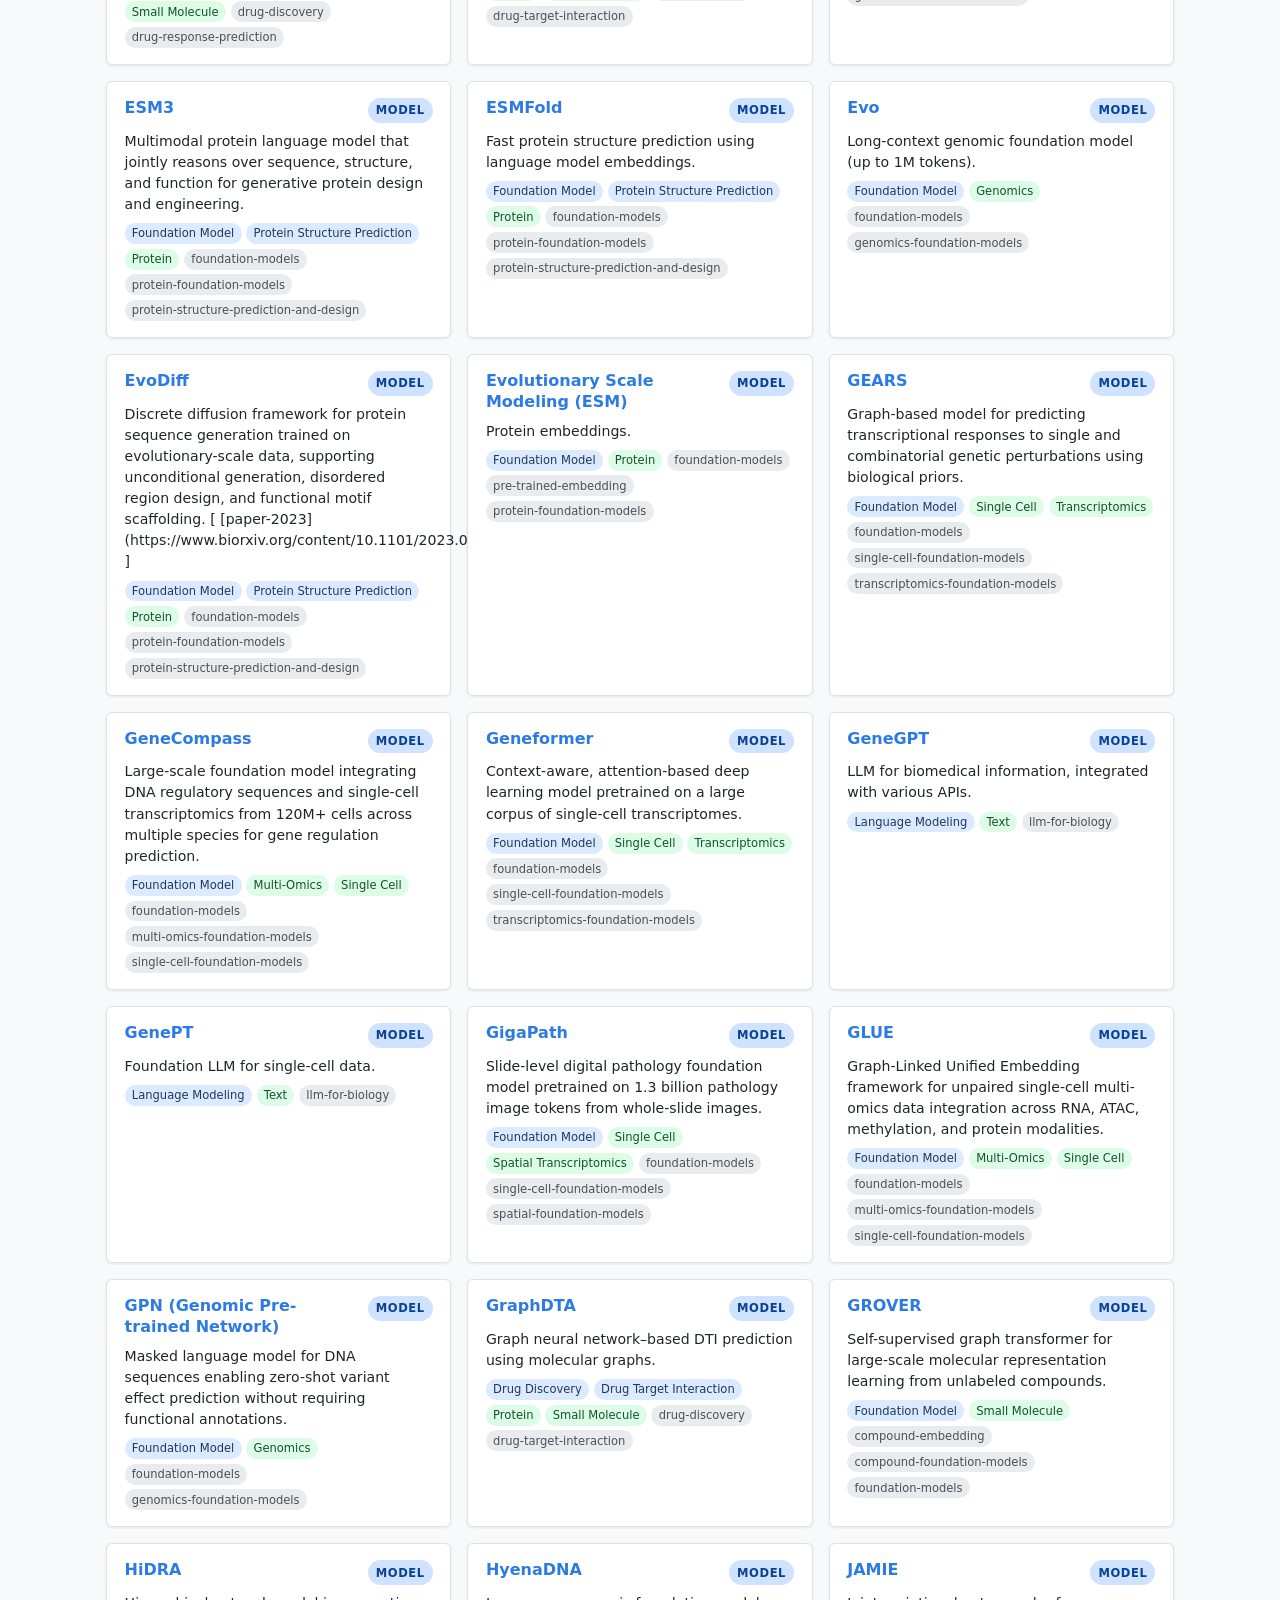
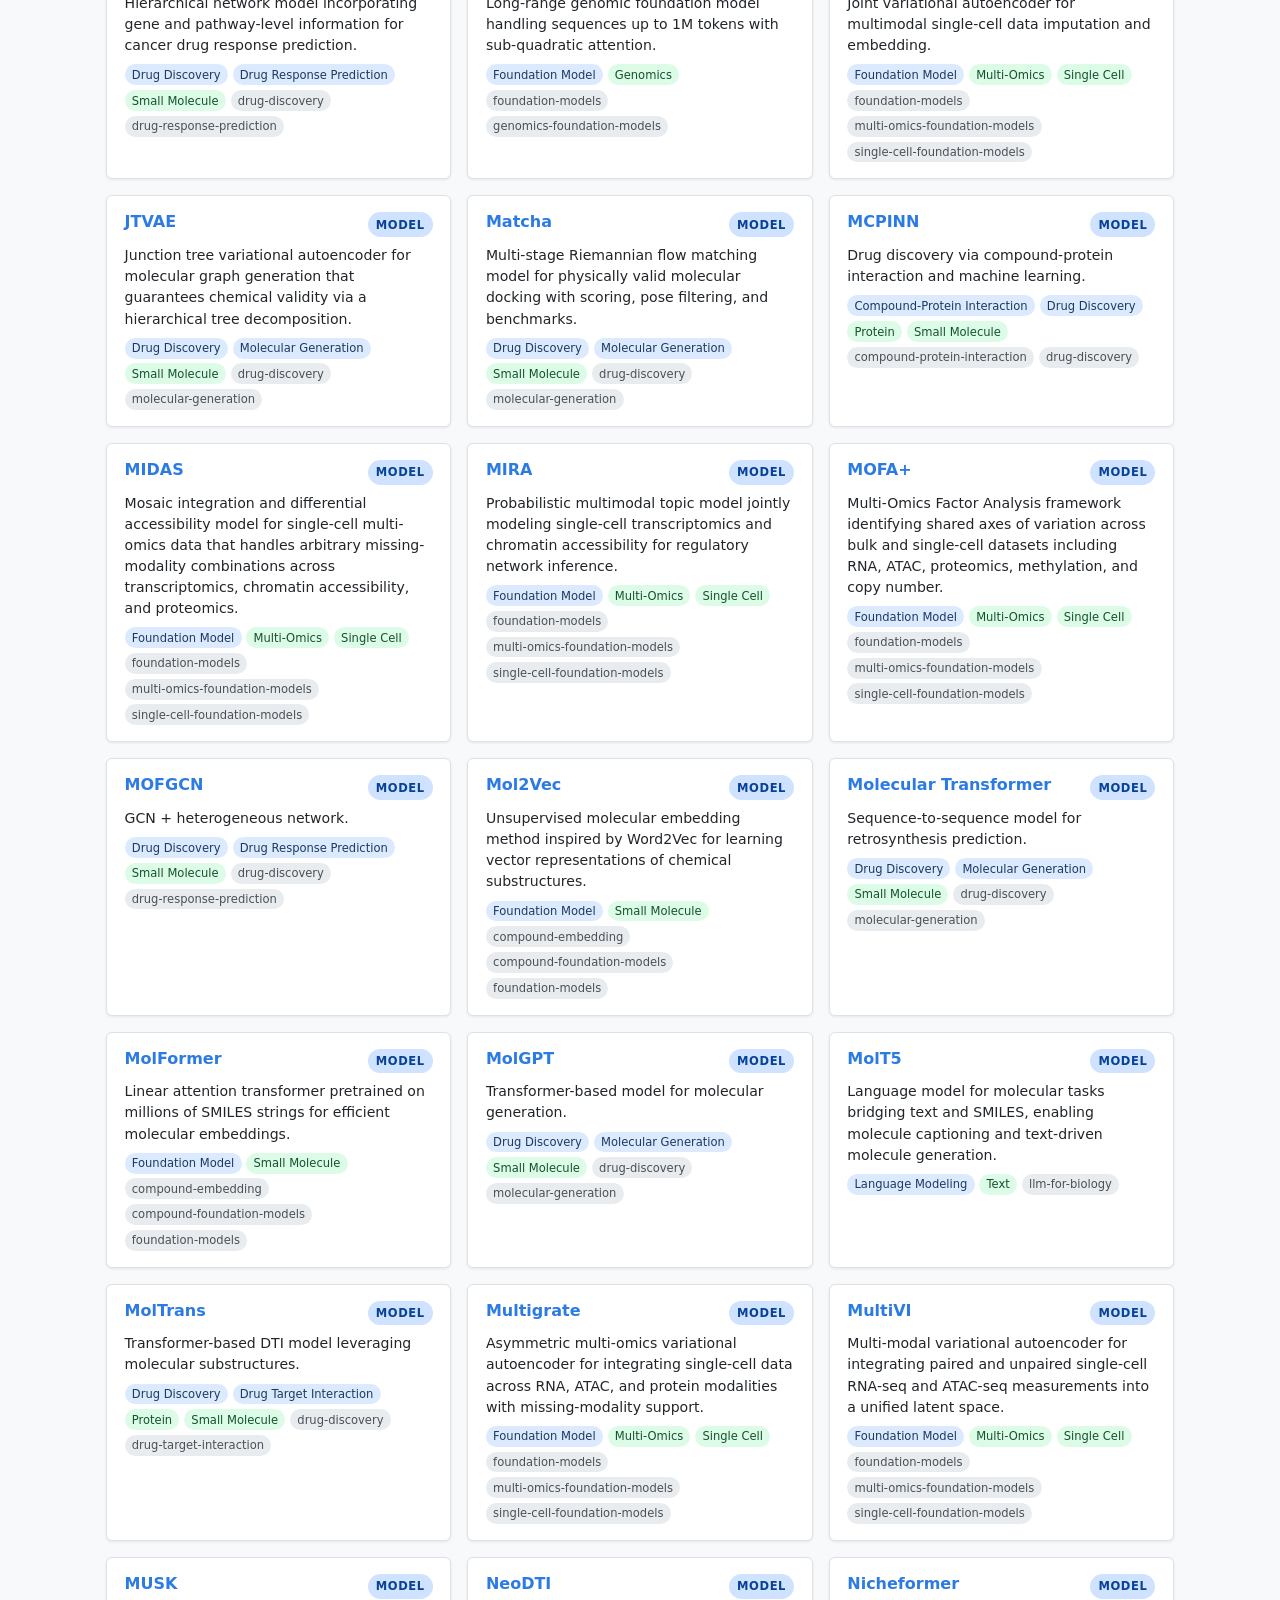
==== commit 4d57475f: "feat: add AI4Bio landscape database" ====
--- a/docs/index.html
+++ b/docs/index.html
@@ -10,6 +10,7 @@
   <header>
     <h1>🧬 Awesome Computational Biology</h1>
     <p class="subtitle">A curated, searchable collection of databases, tools, models, and papers for computational biology.</p>
+    <p><a href="landscape.html">Explore the AI4Bio Landscape →</a></p>
   </header>
 
   <main>
@@ -54,6 +55,7 @@
   <footer>
     <p>
       View on <a href="https://github.com/inoue0426/awesome-computational-biology" target="_blank" rel="noopener noreferrer">GitHub</a>
+      · <a href="landscape.html">AI4Bio Landscape</a>
       · <a href="overview.html">Resource Overview</a>
       · Data from <code>data/resources.json</code>
     </p>
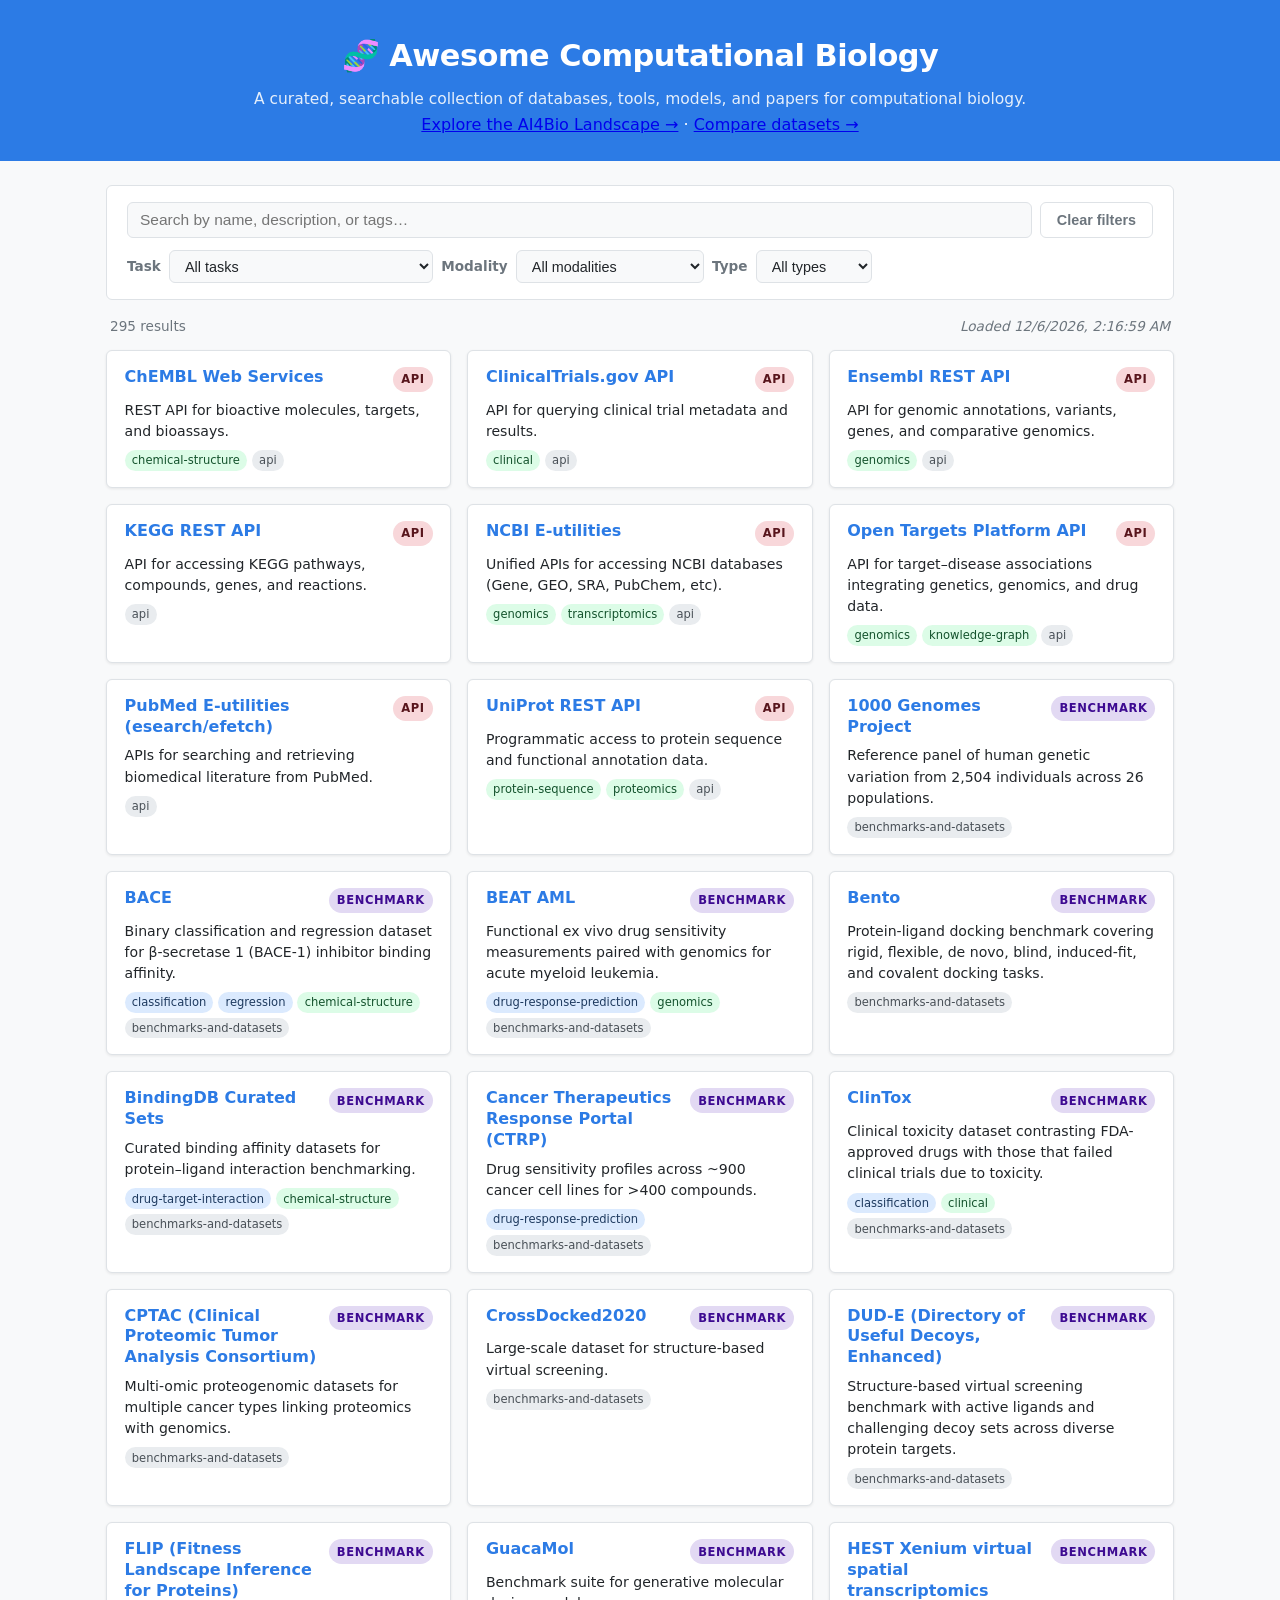
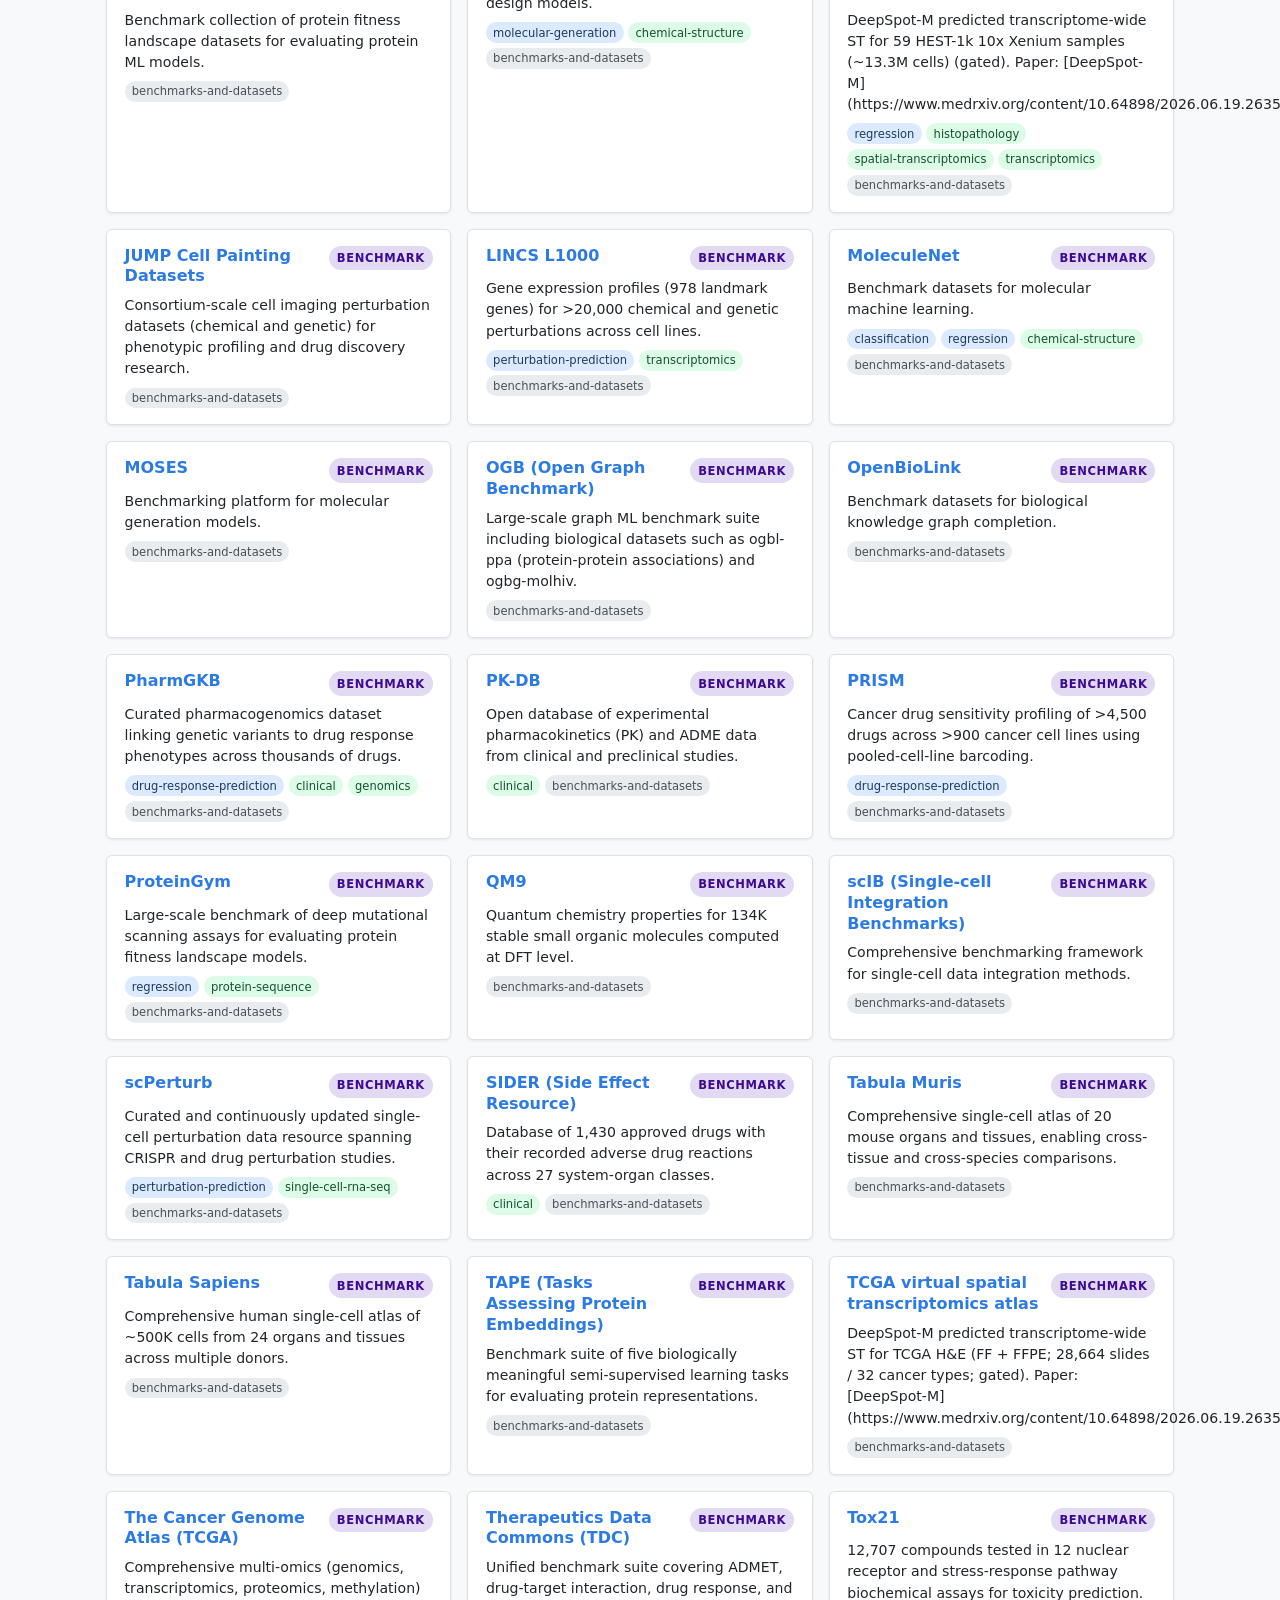
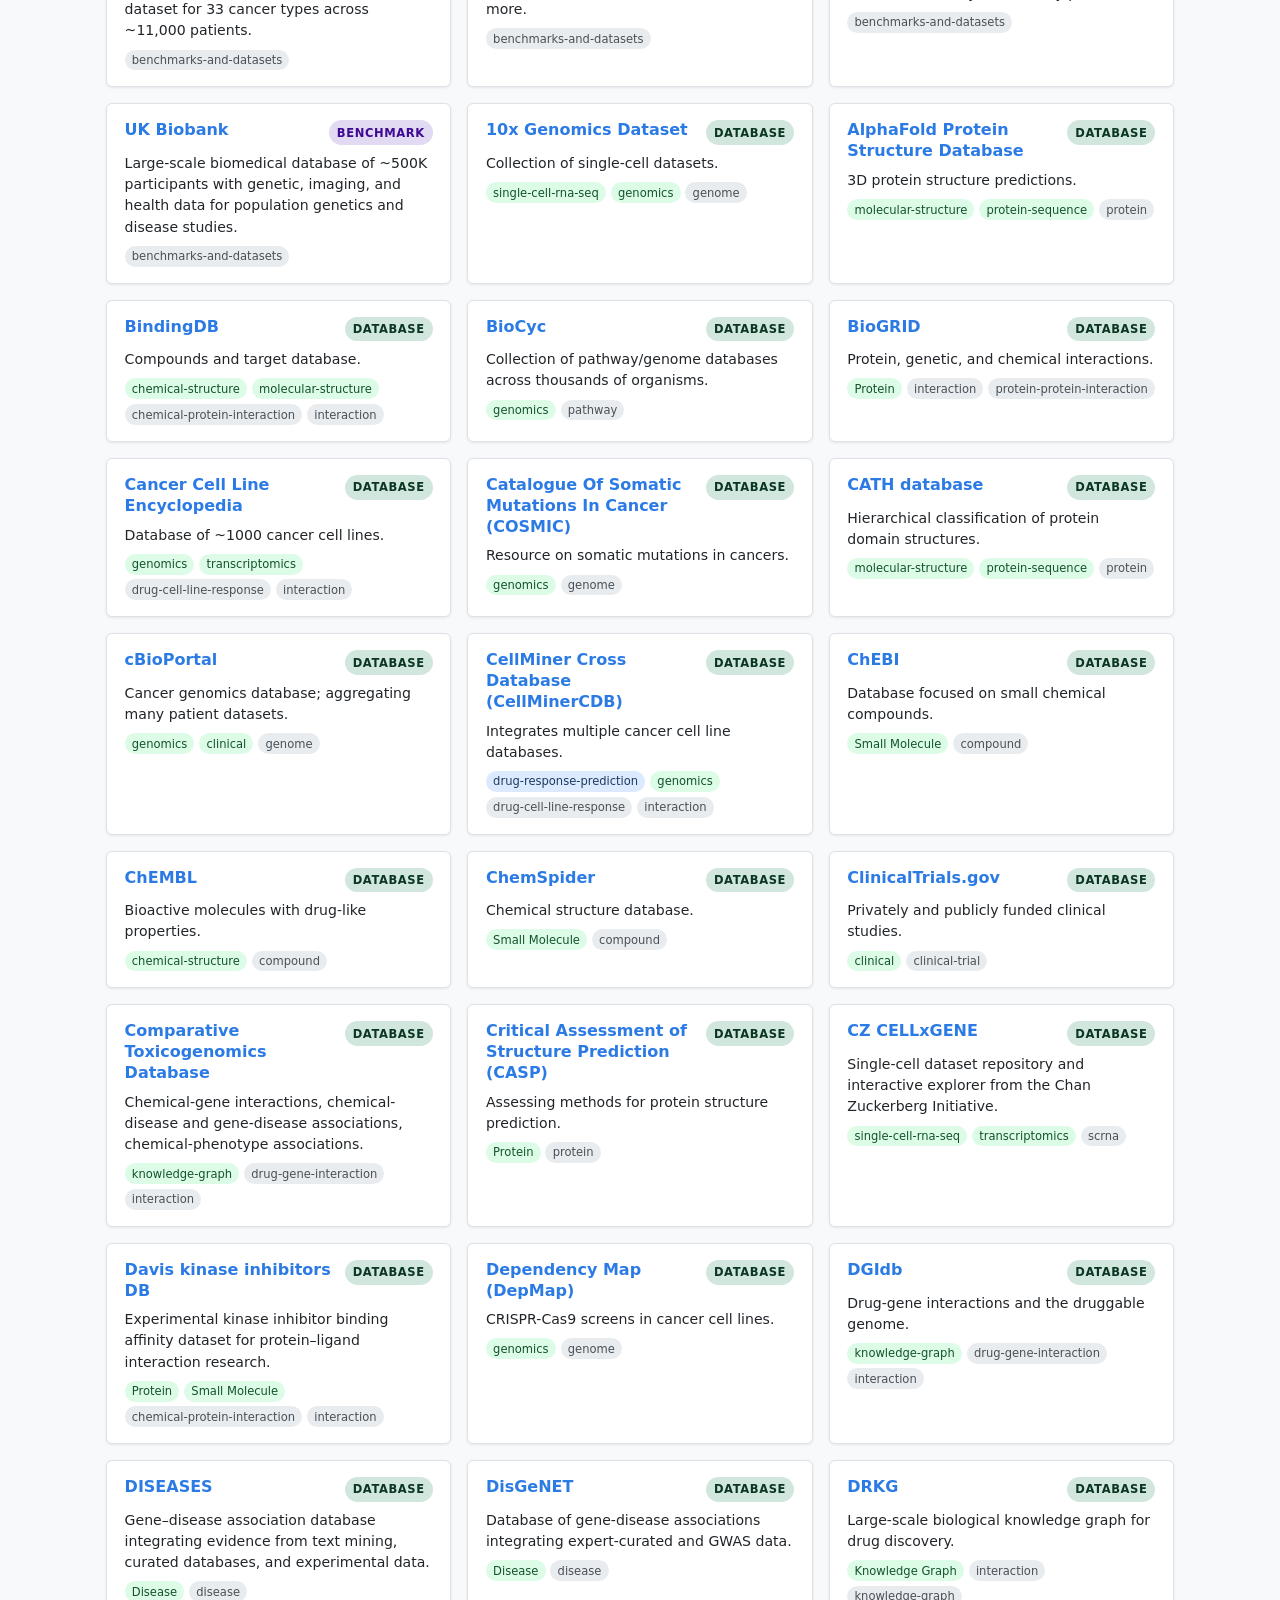
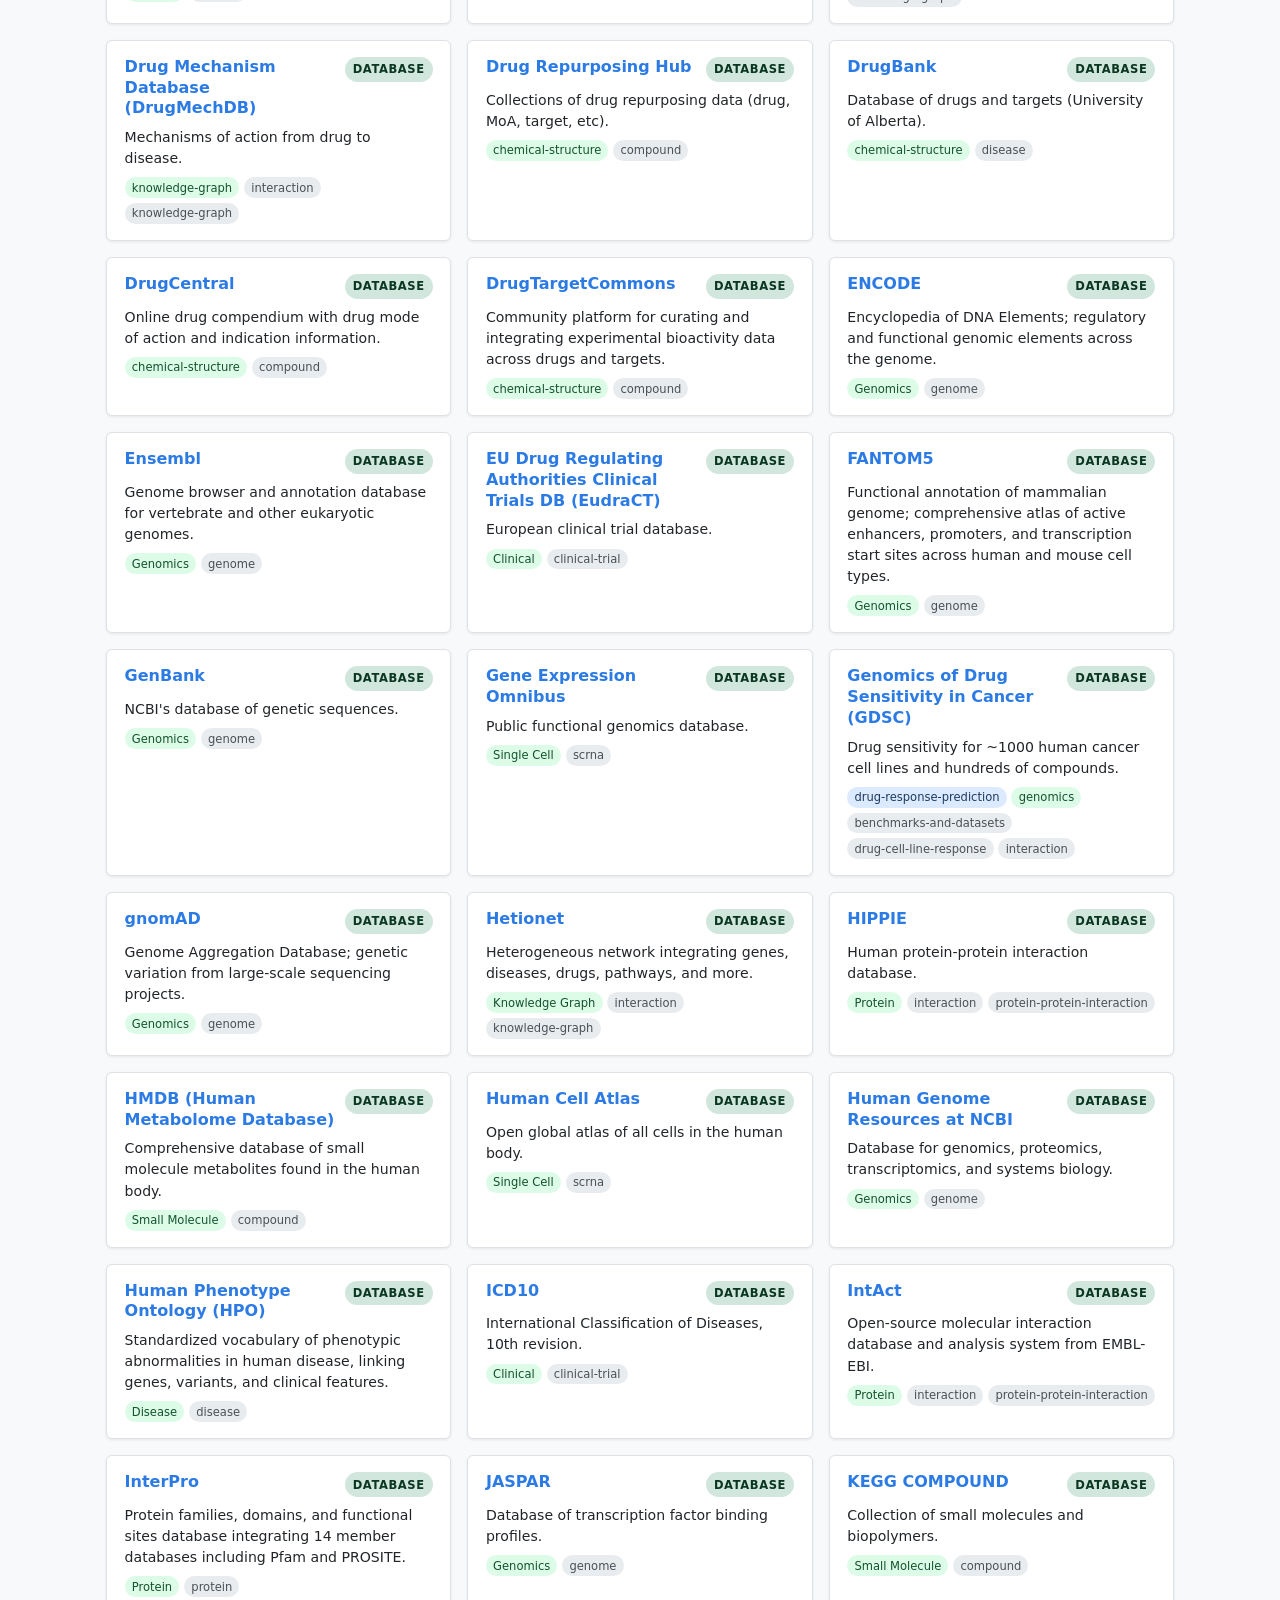
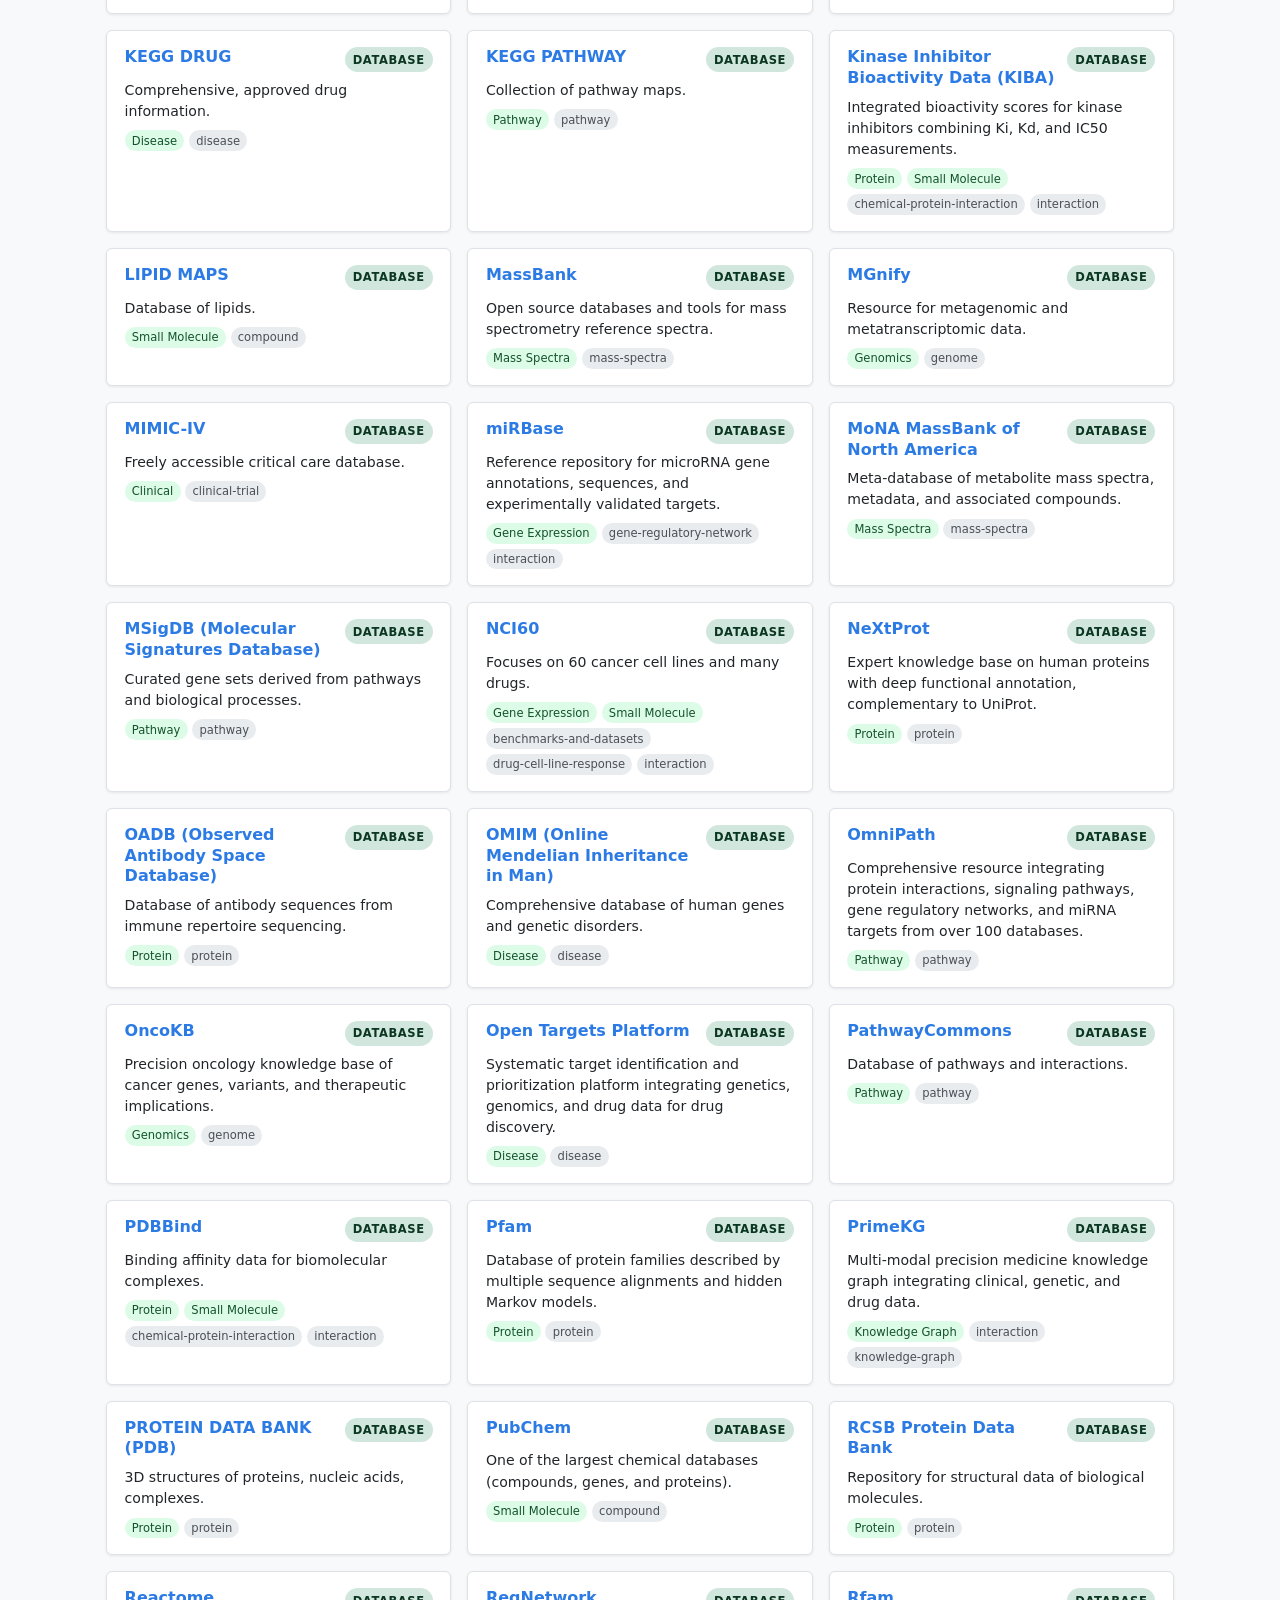
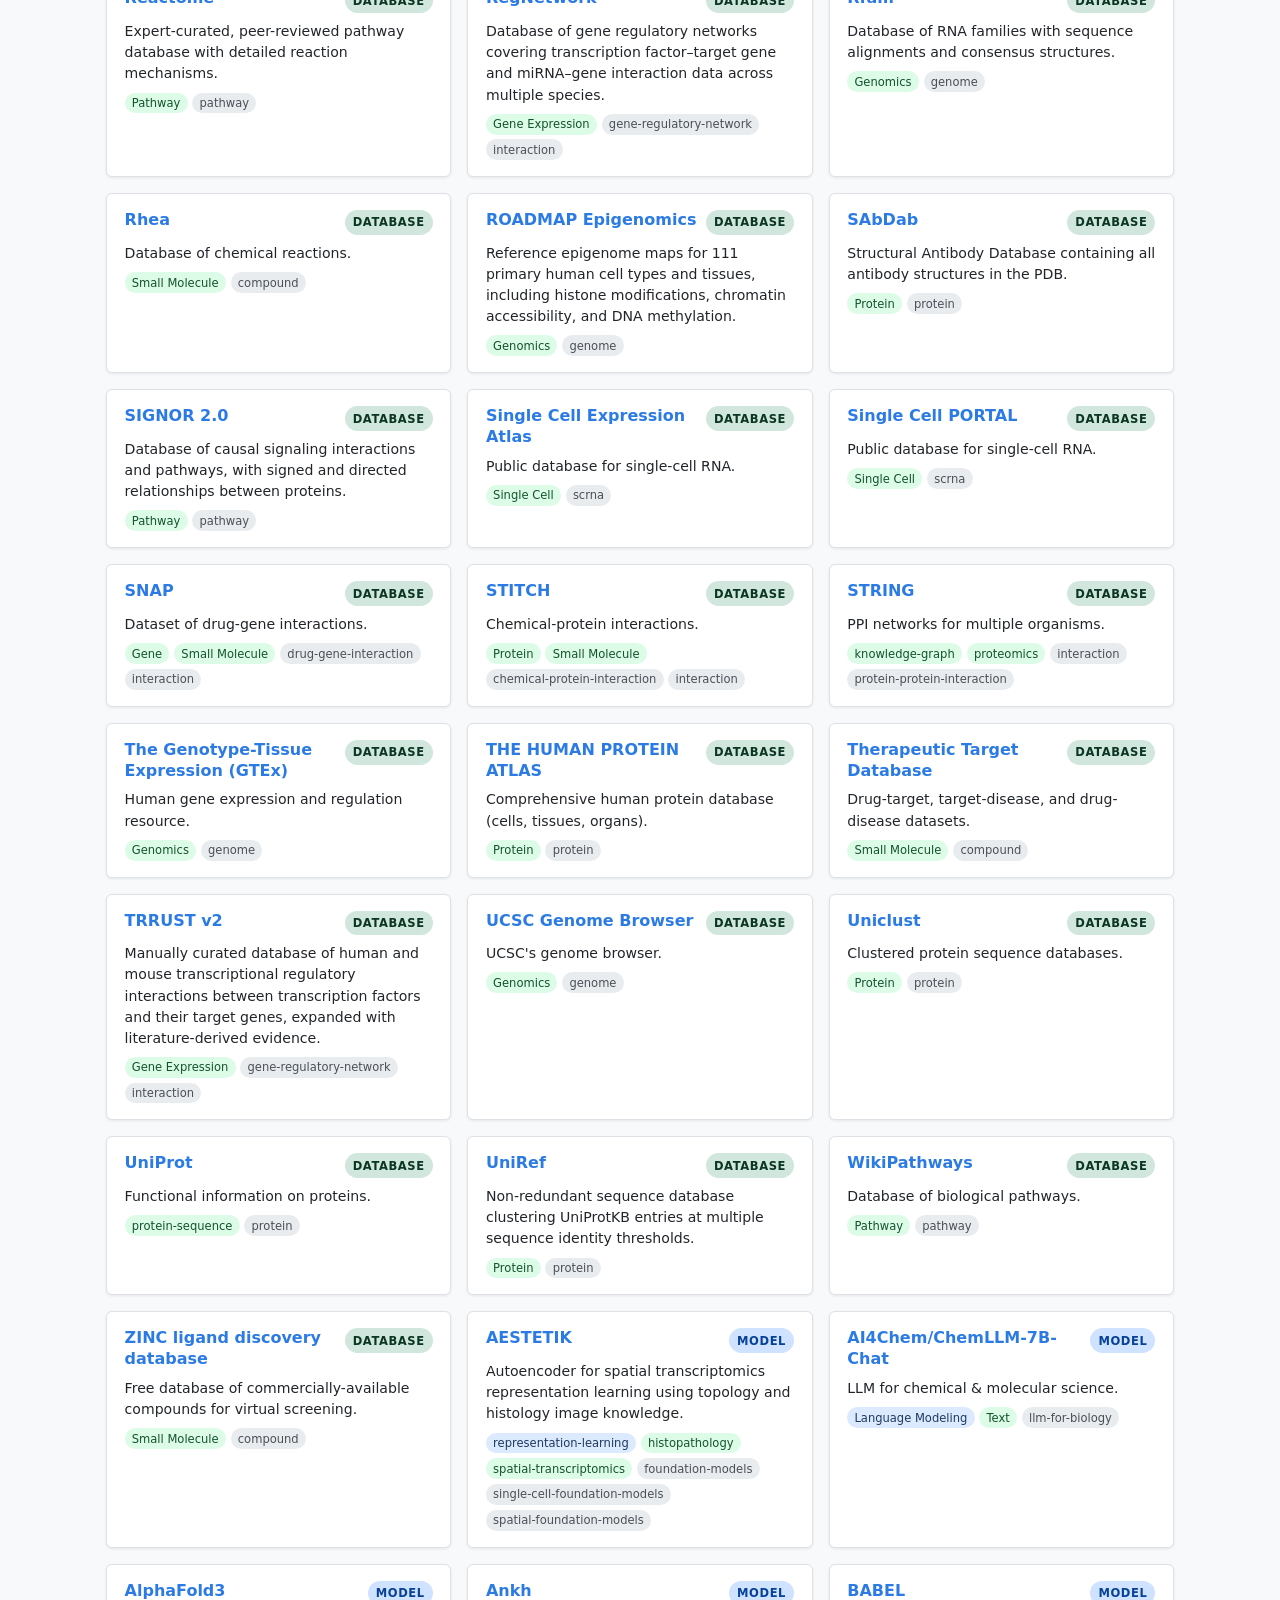
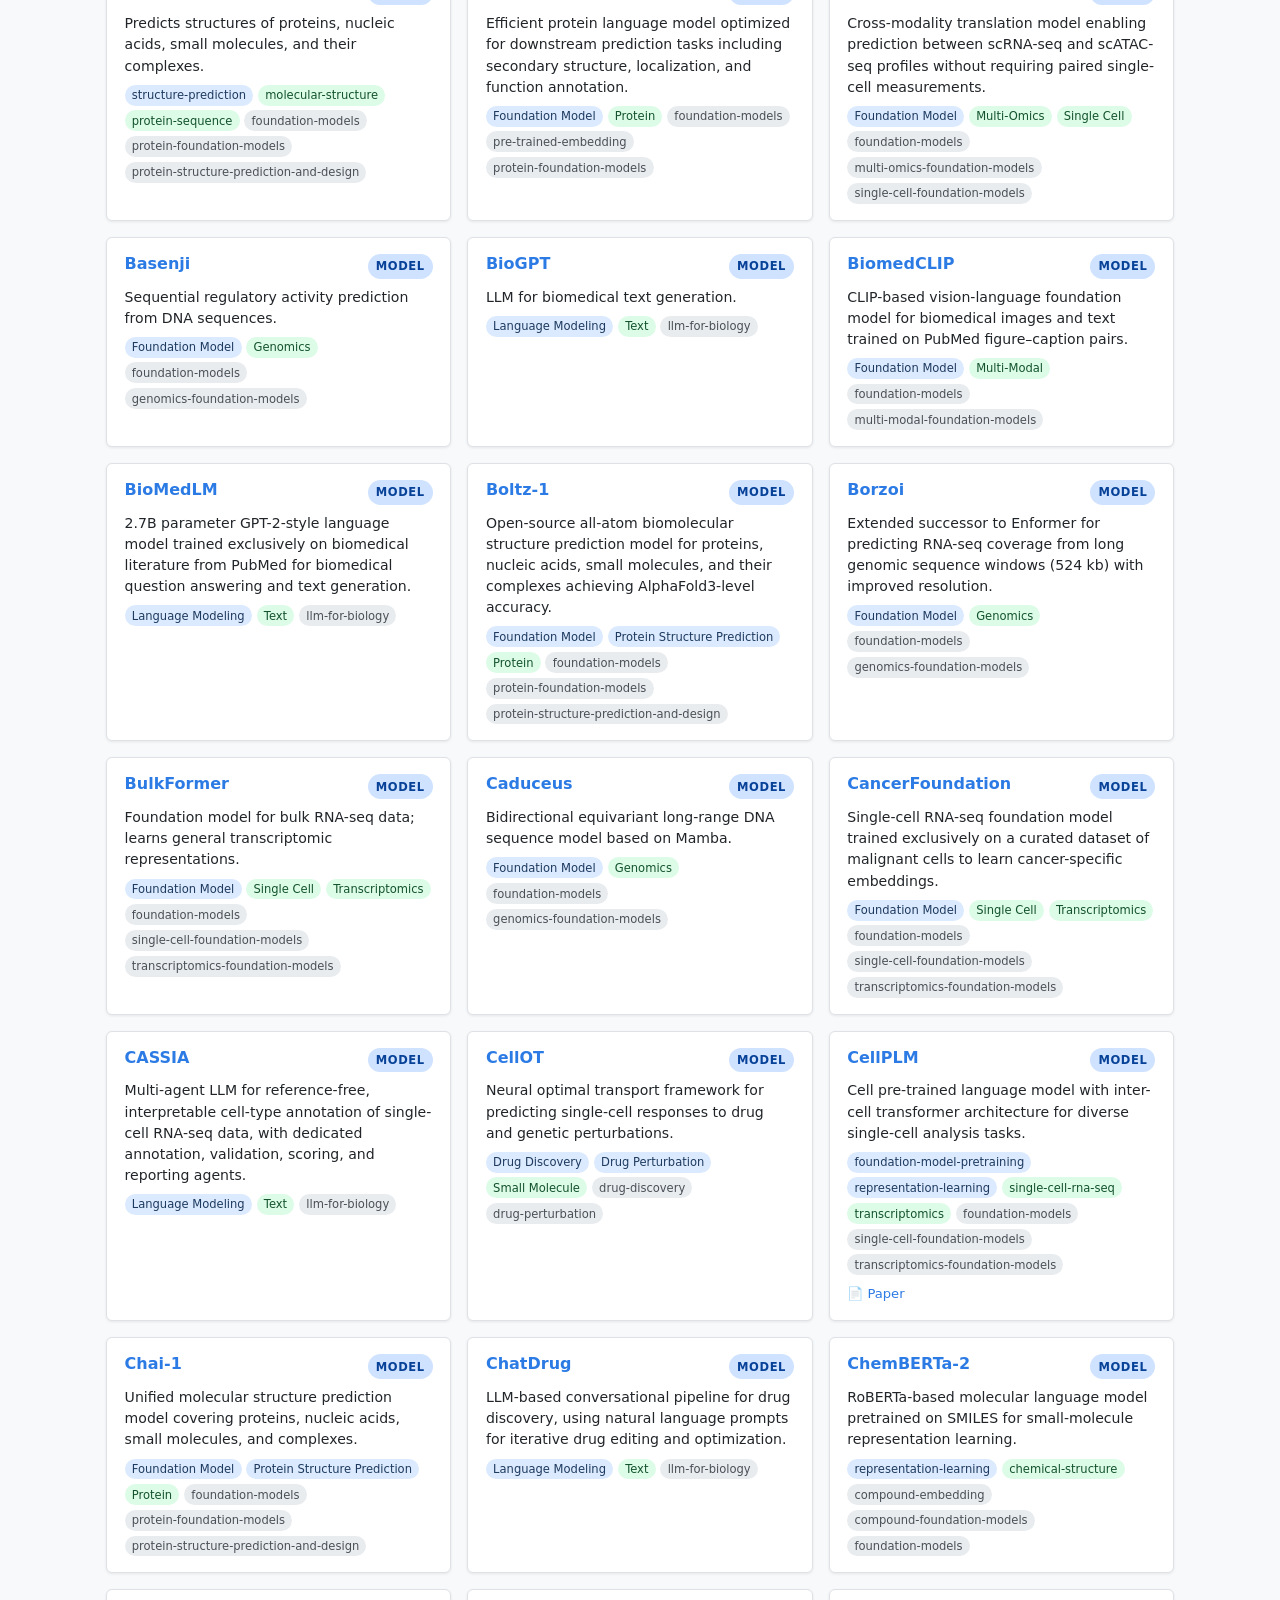
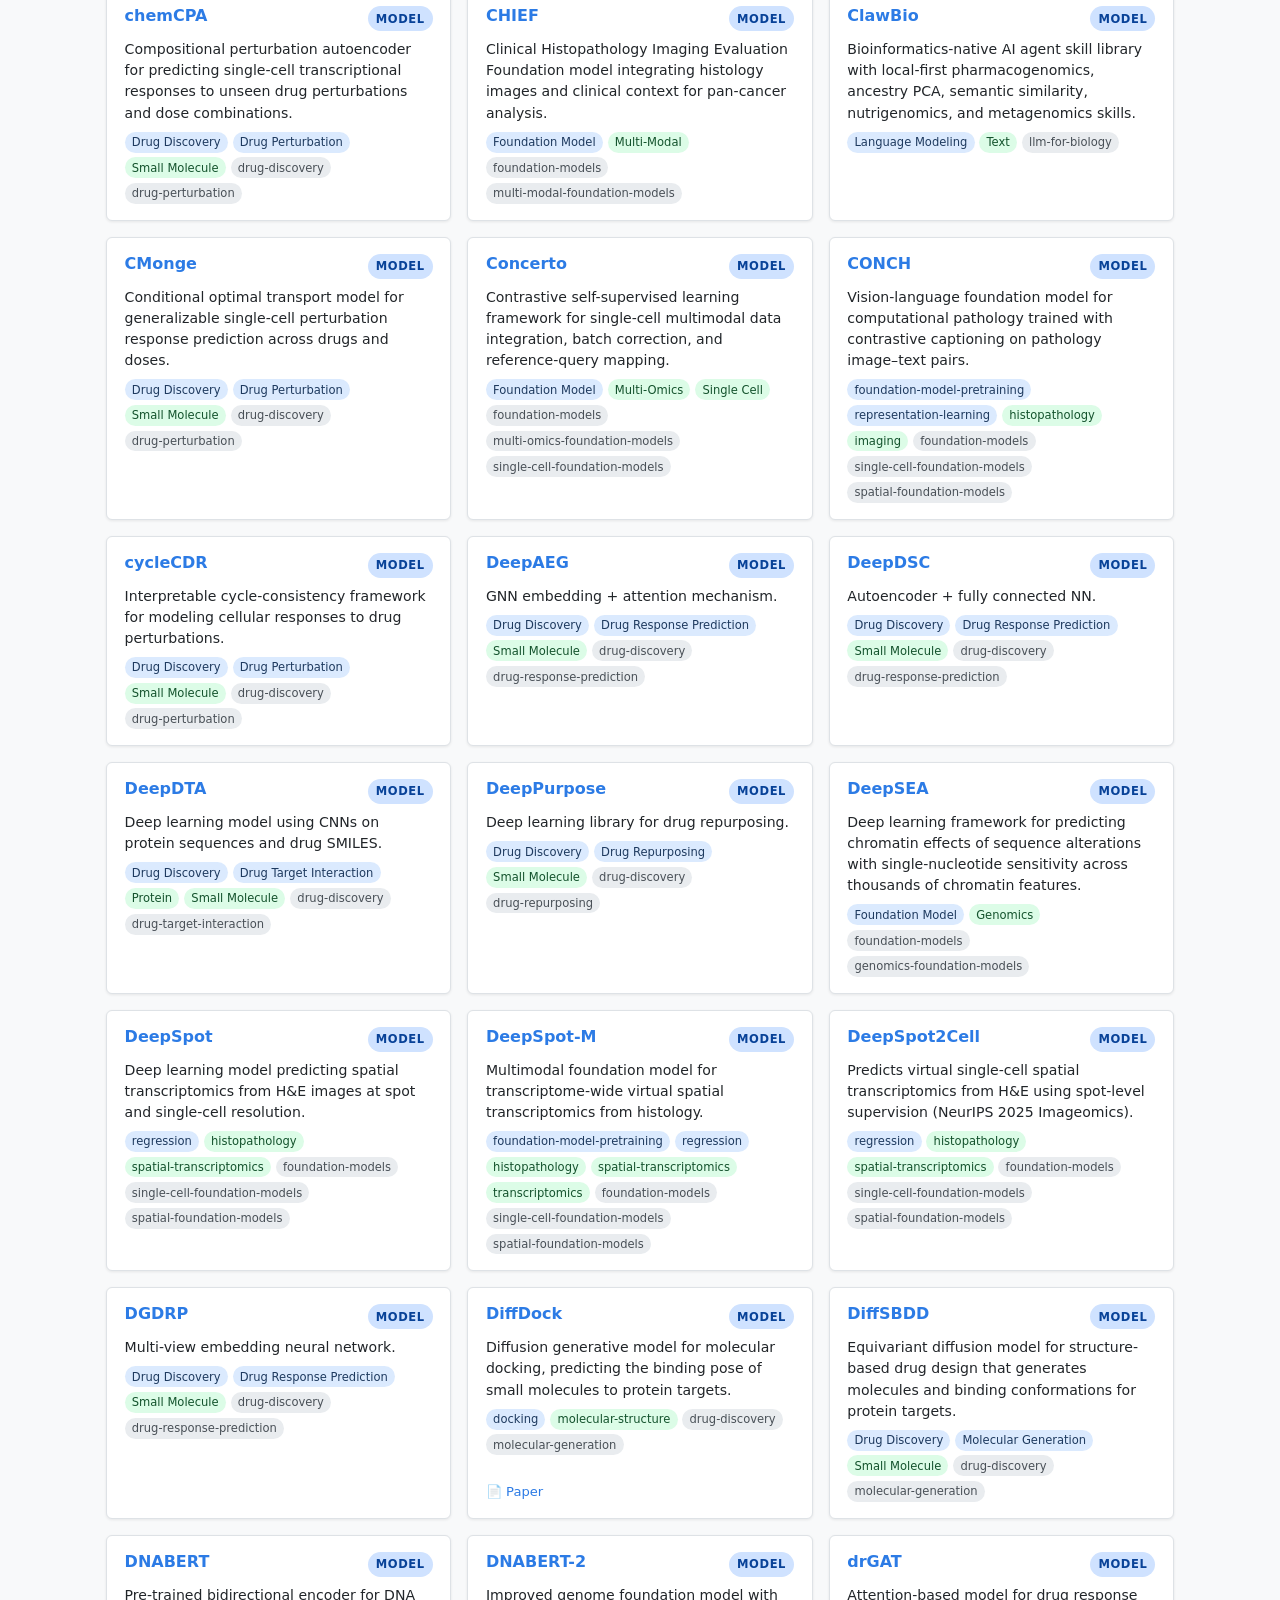
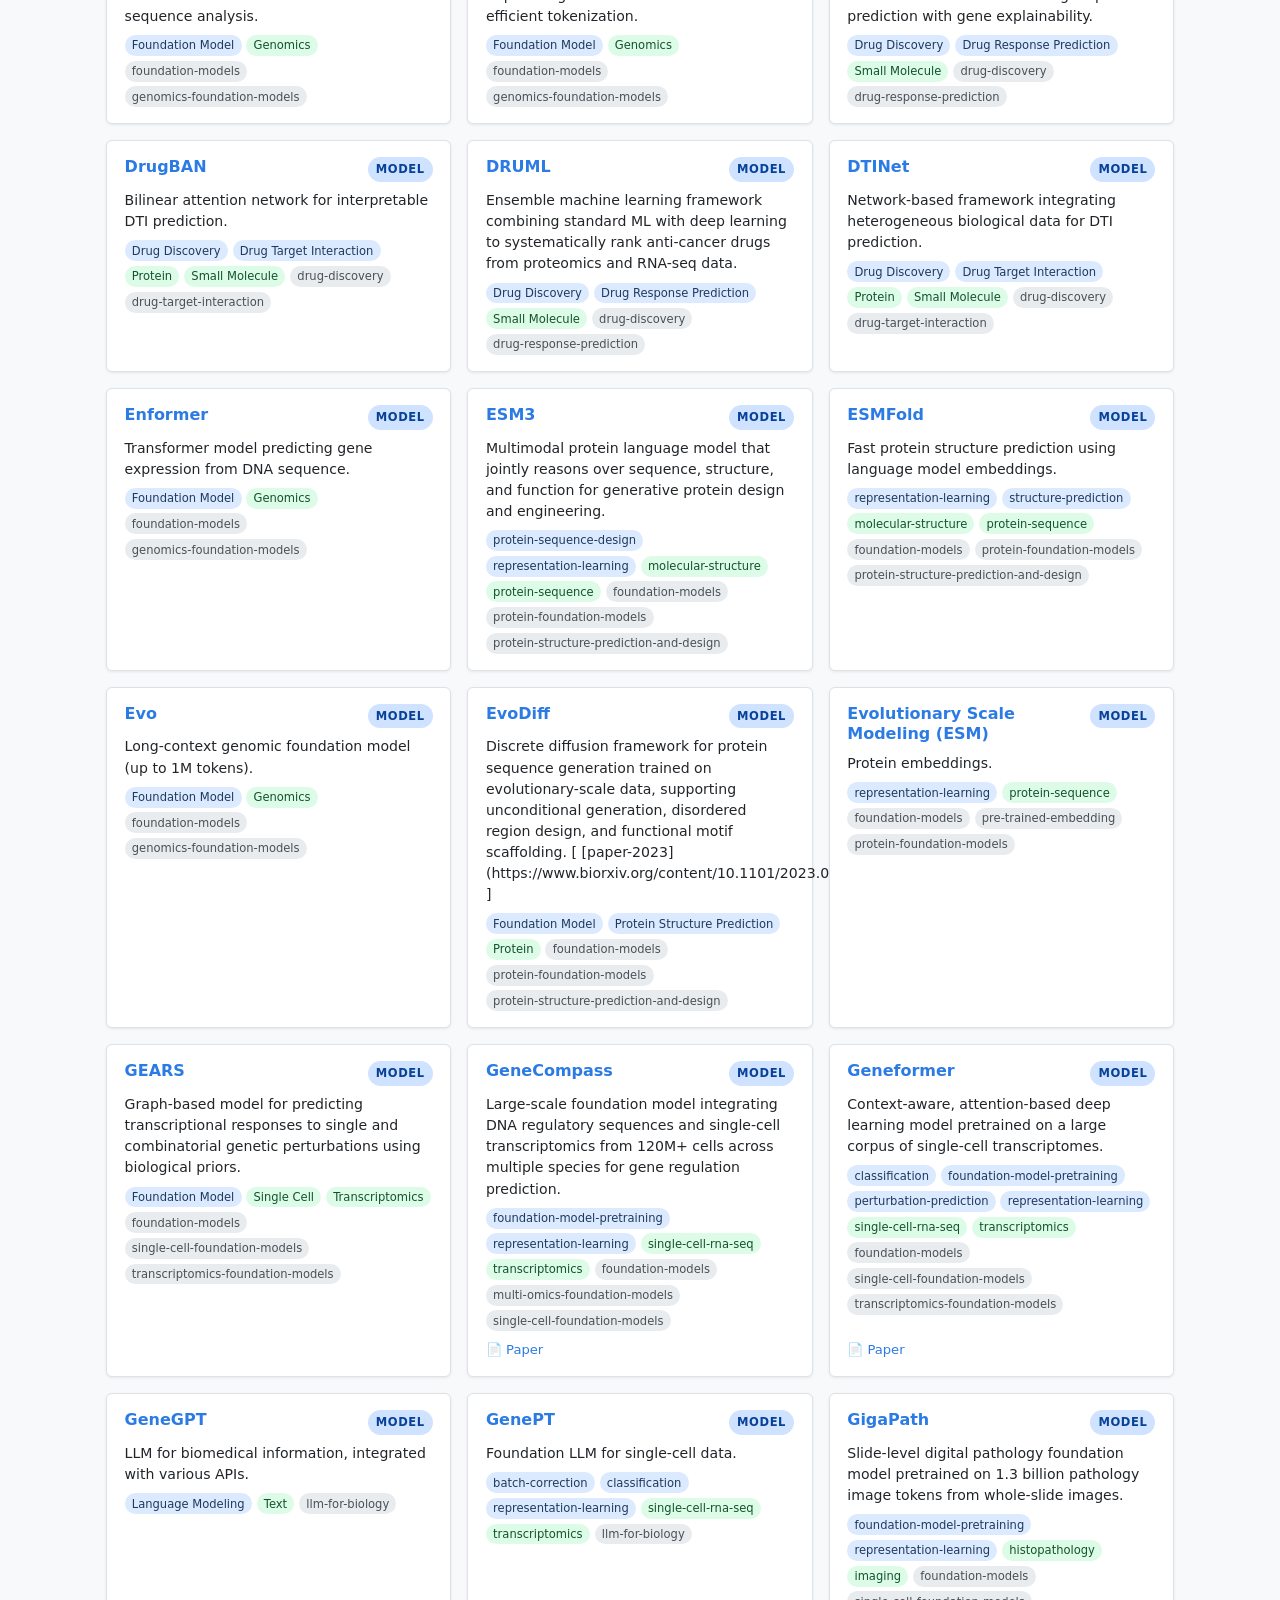
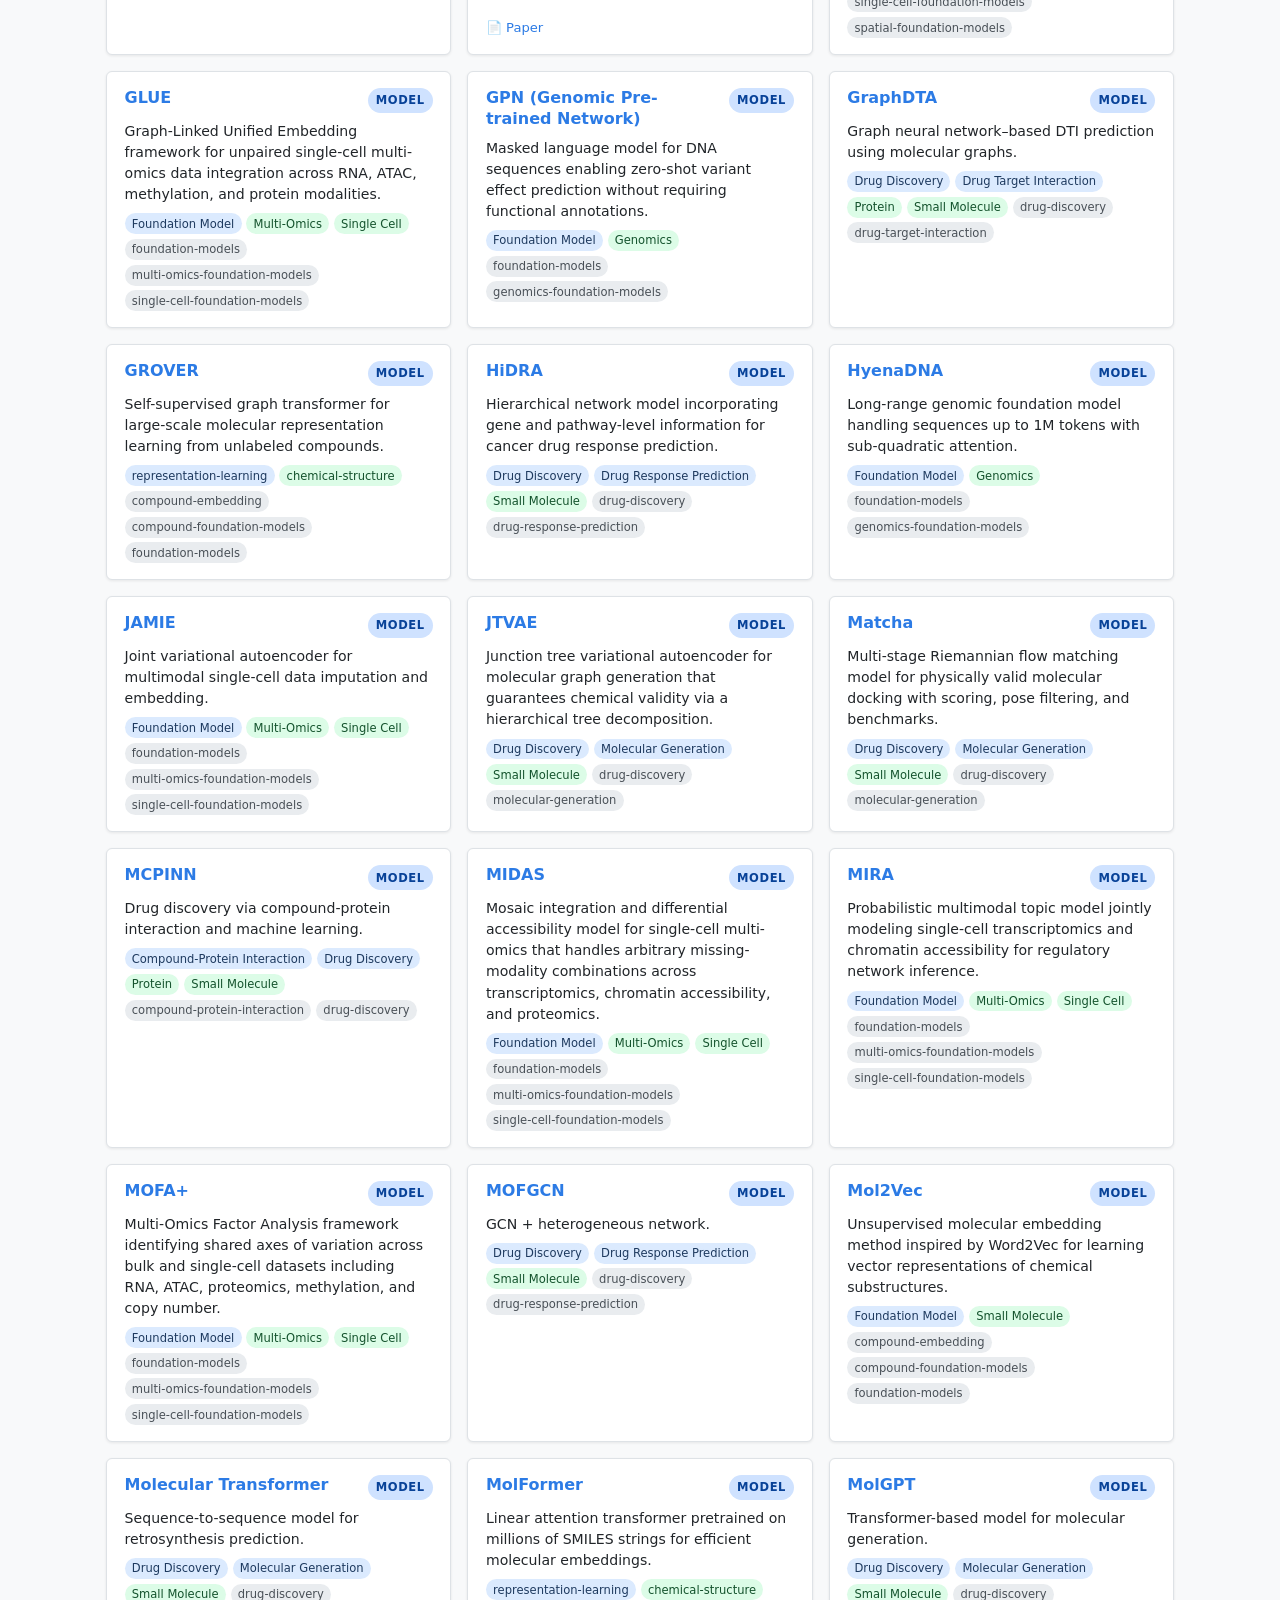
==== commit 1cc5387f: "feat: link dataset explorer from Pages" ====
--- a/docs/index.html
+++ b/docs/index.html
@@ -10,7 +10,7 @@
   <header>
     <h1>🧬 Awesome Computational Biology</h1>
     <p class="subtitle">A curated, searchable collection of databases, tools, models, and papers for computational biology.</p>
-    <p><a href="landscape.html">Explore the AI4Bio Landscape →</a></p>
+    <p><a href="landscape.html">Explore the AI4Bio Landscape →</a> · <a href="dataset-explorer.html">Compare datasets →</a></p>
   </header>
 
   <main>
@@ -57,6 +57,7 @@
       View on <a href="https://github.com/inoue0426/awesome-computational-biology" target="_blank" rel="noopener noreferrer">GitHub</a>
       · <a href="landscape.html">AI4Bio Landscape</a>
       · <a href="overview.html">Resource Overview</a>
+      · <a href="dataset-explorer.html">Dataset Explorer</a>
       · Data from <code>data/resources.json</code>
     </p>
   </footer>
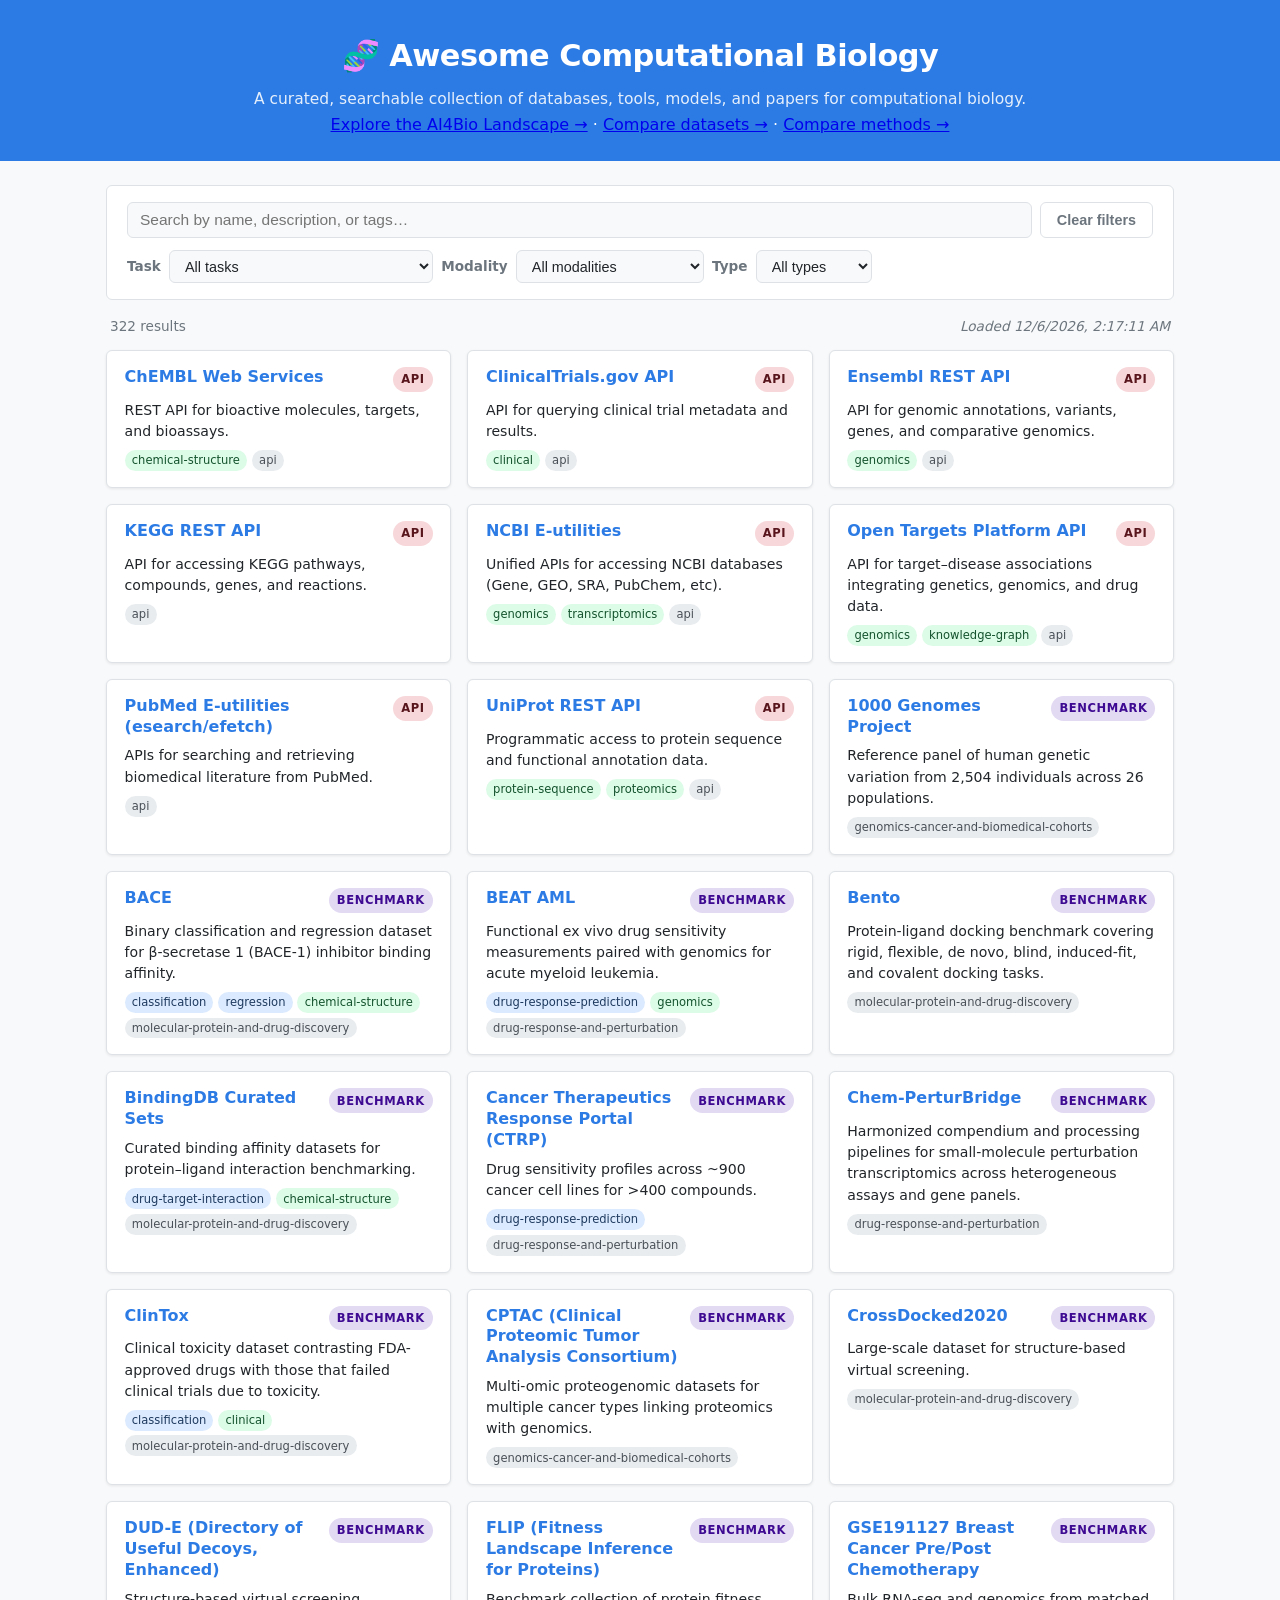
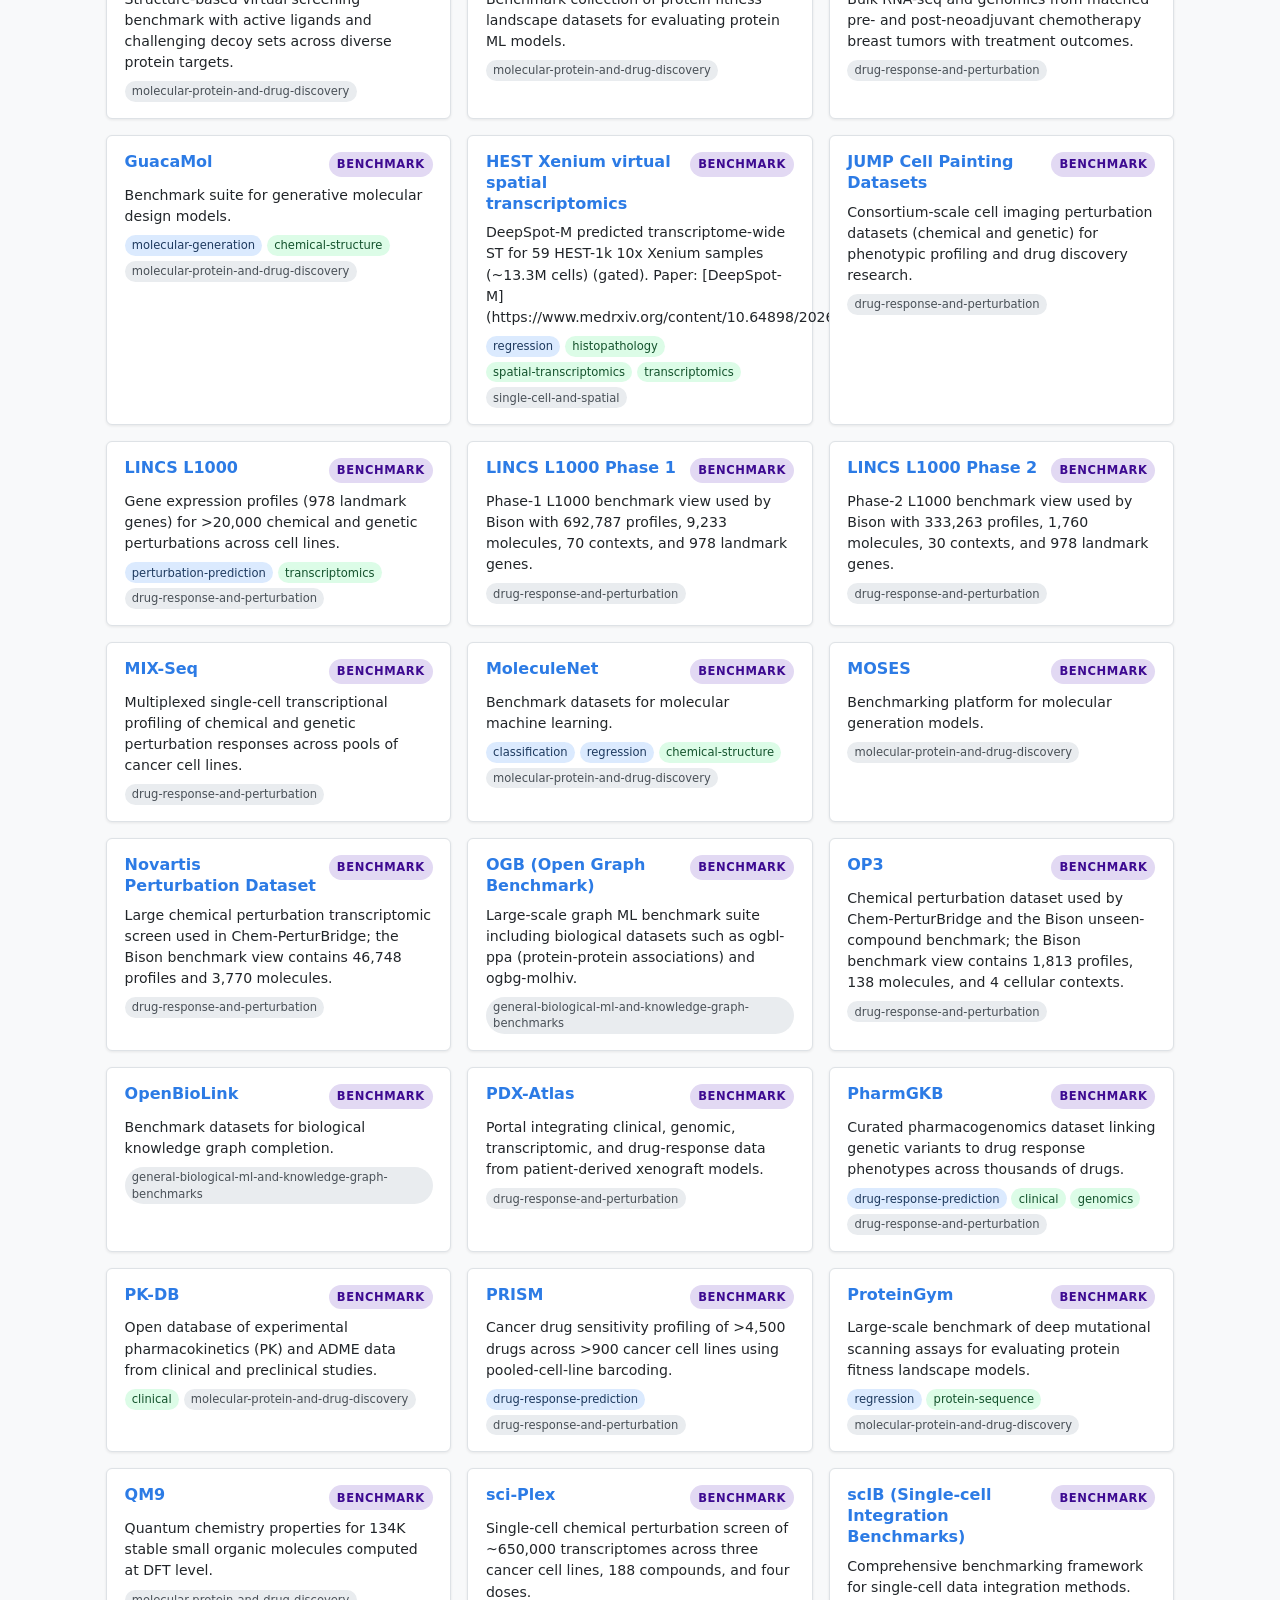
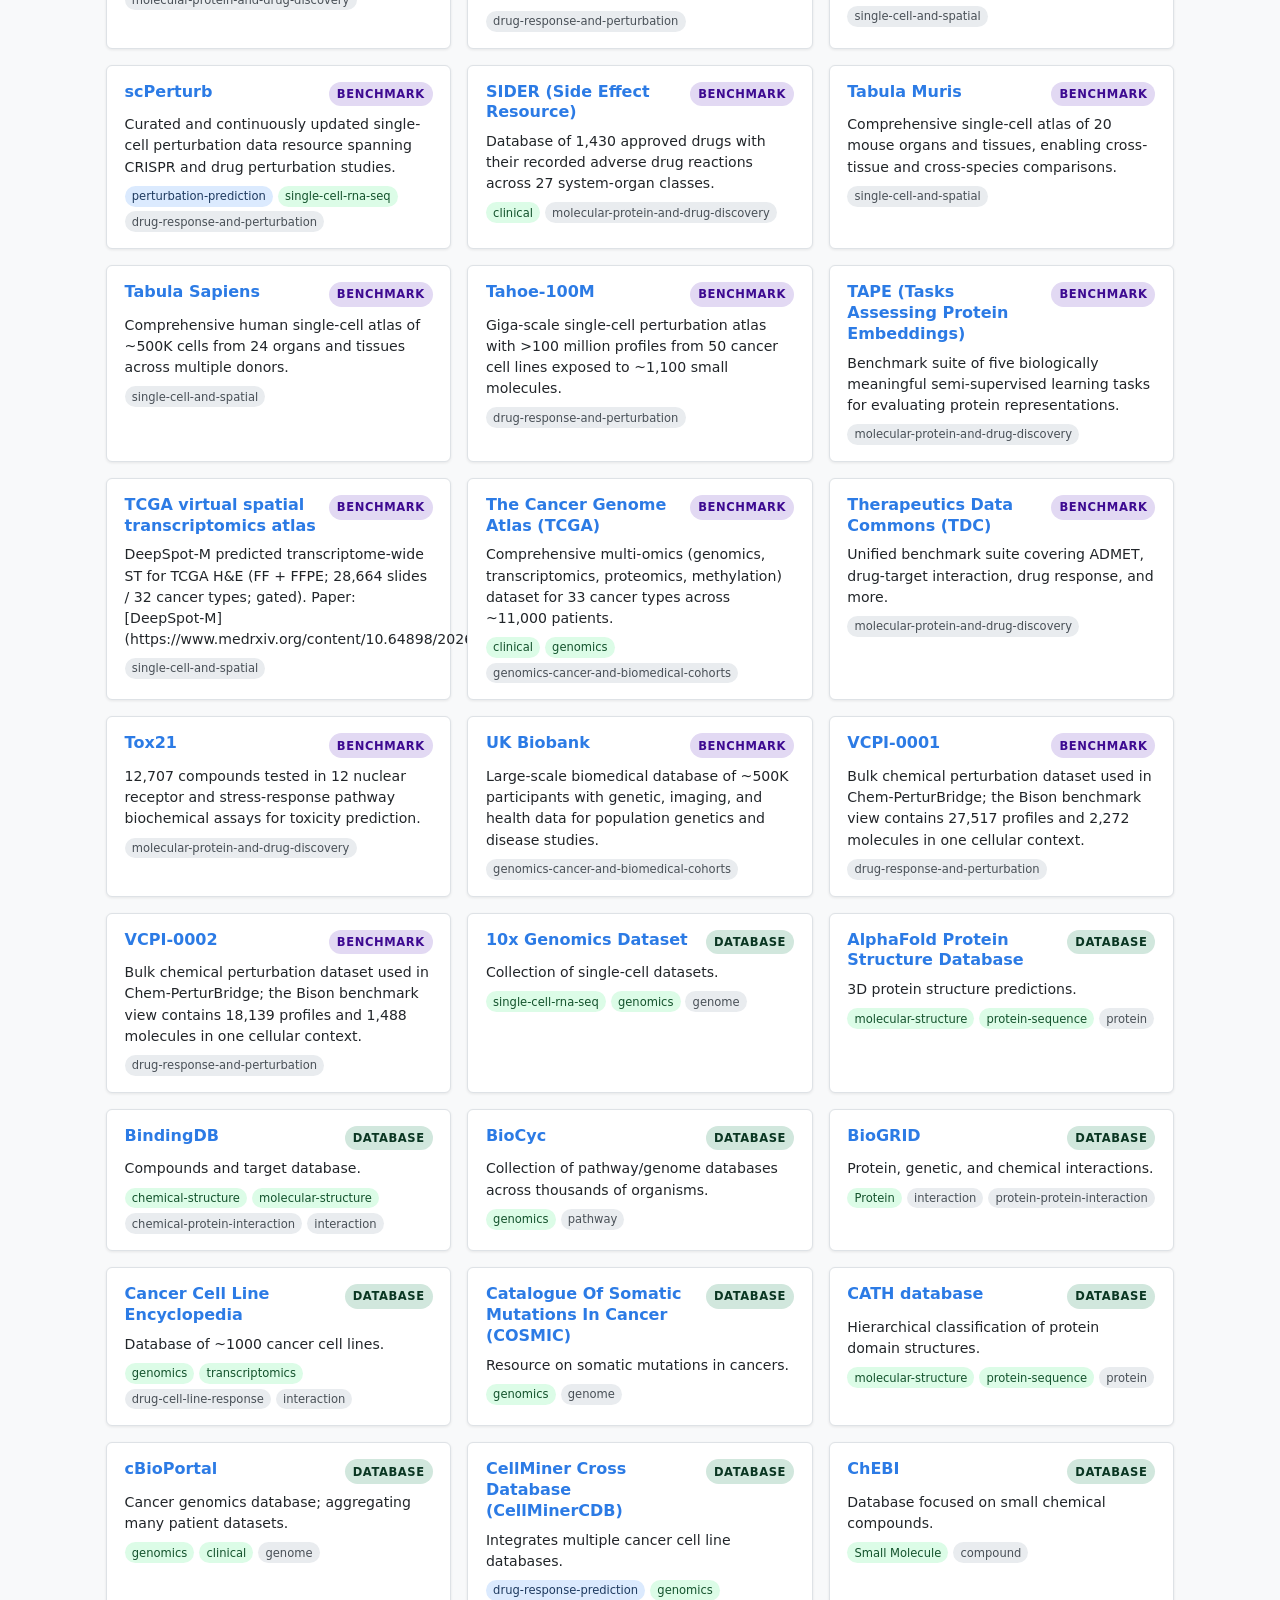
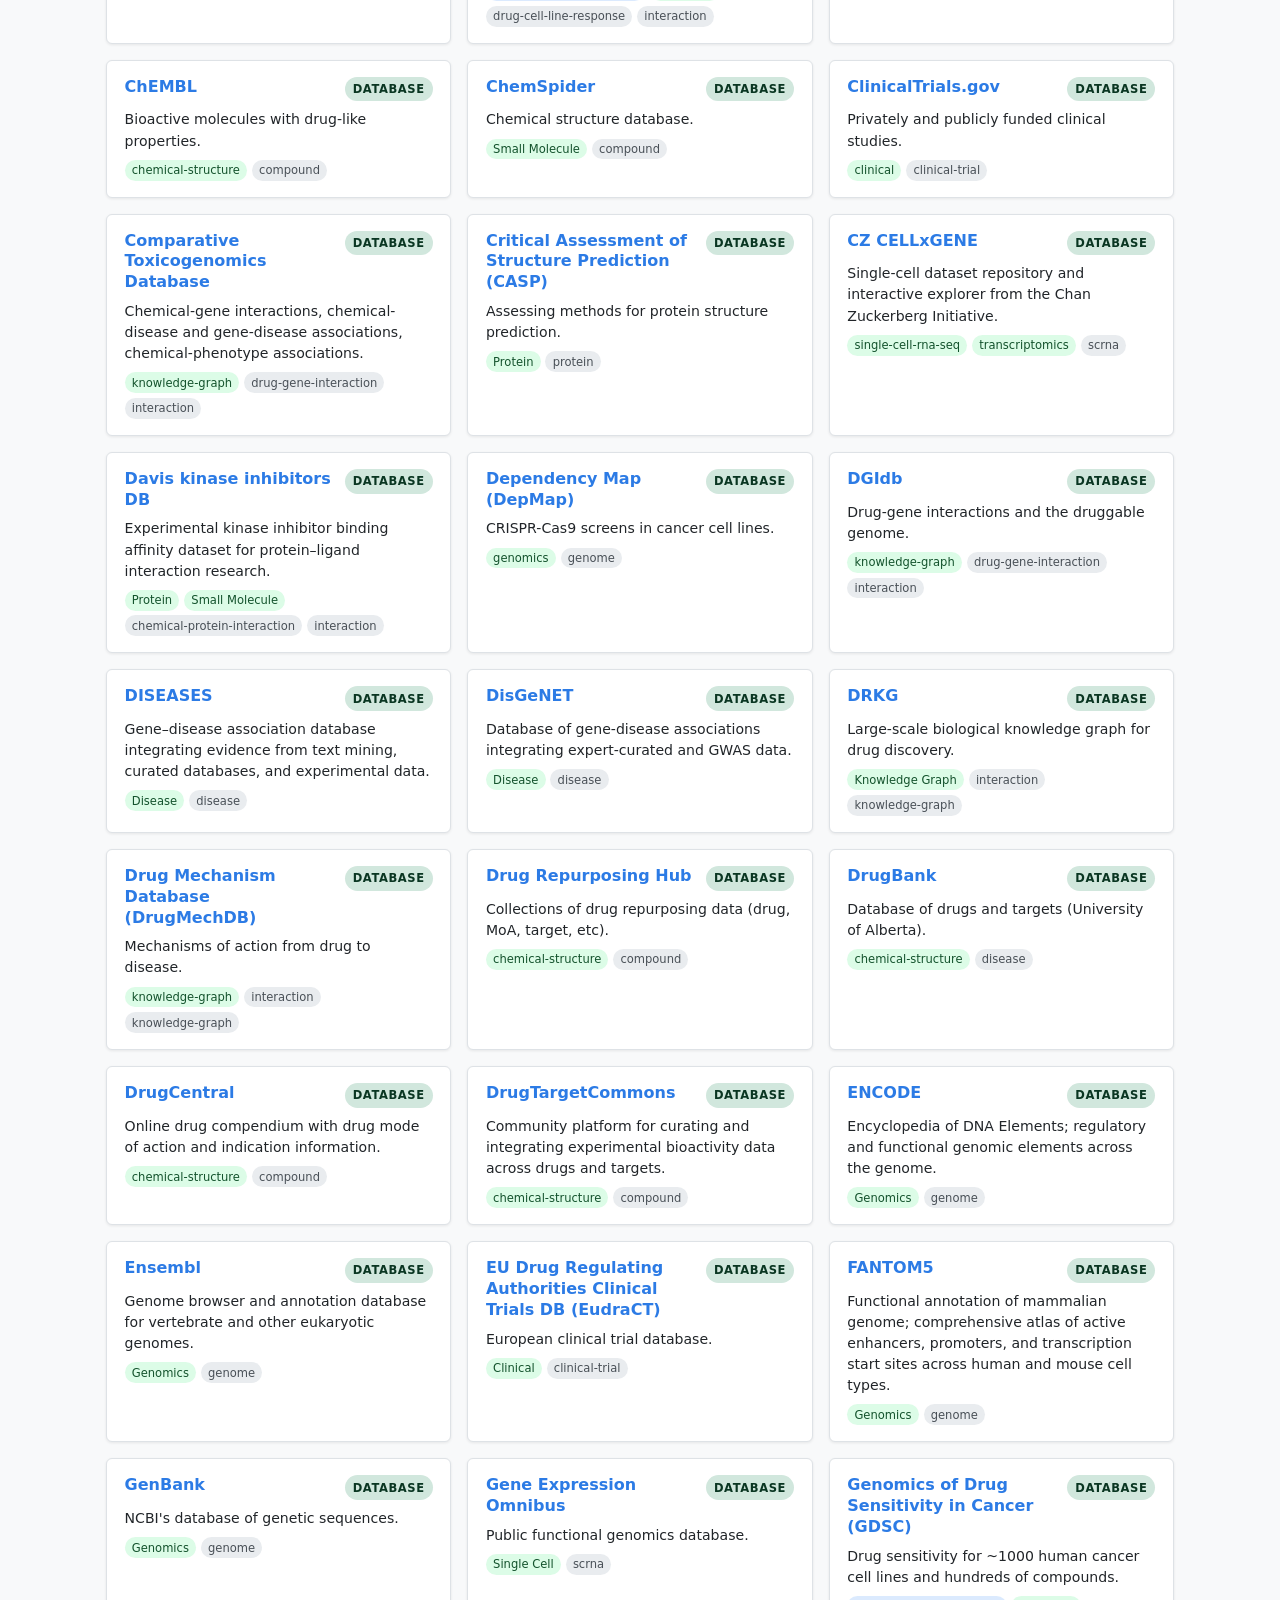
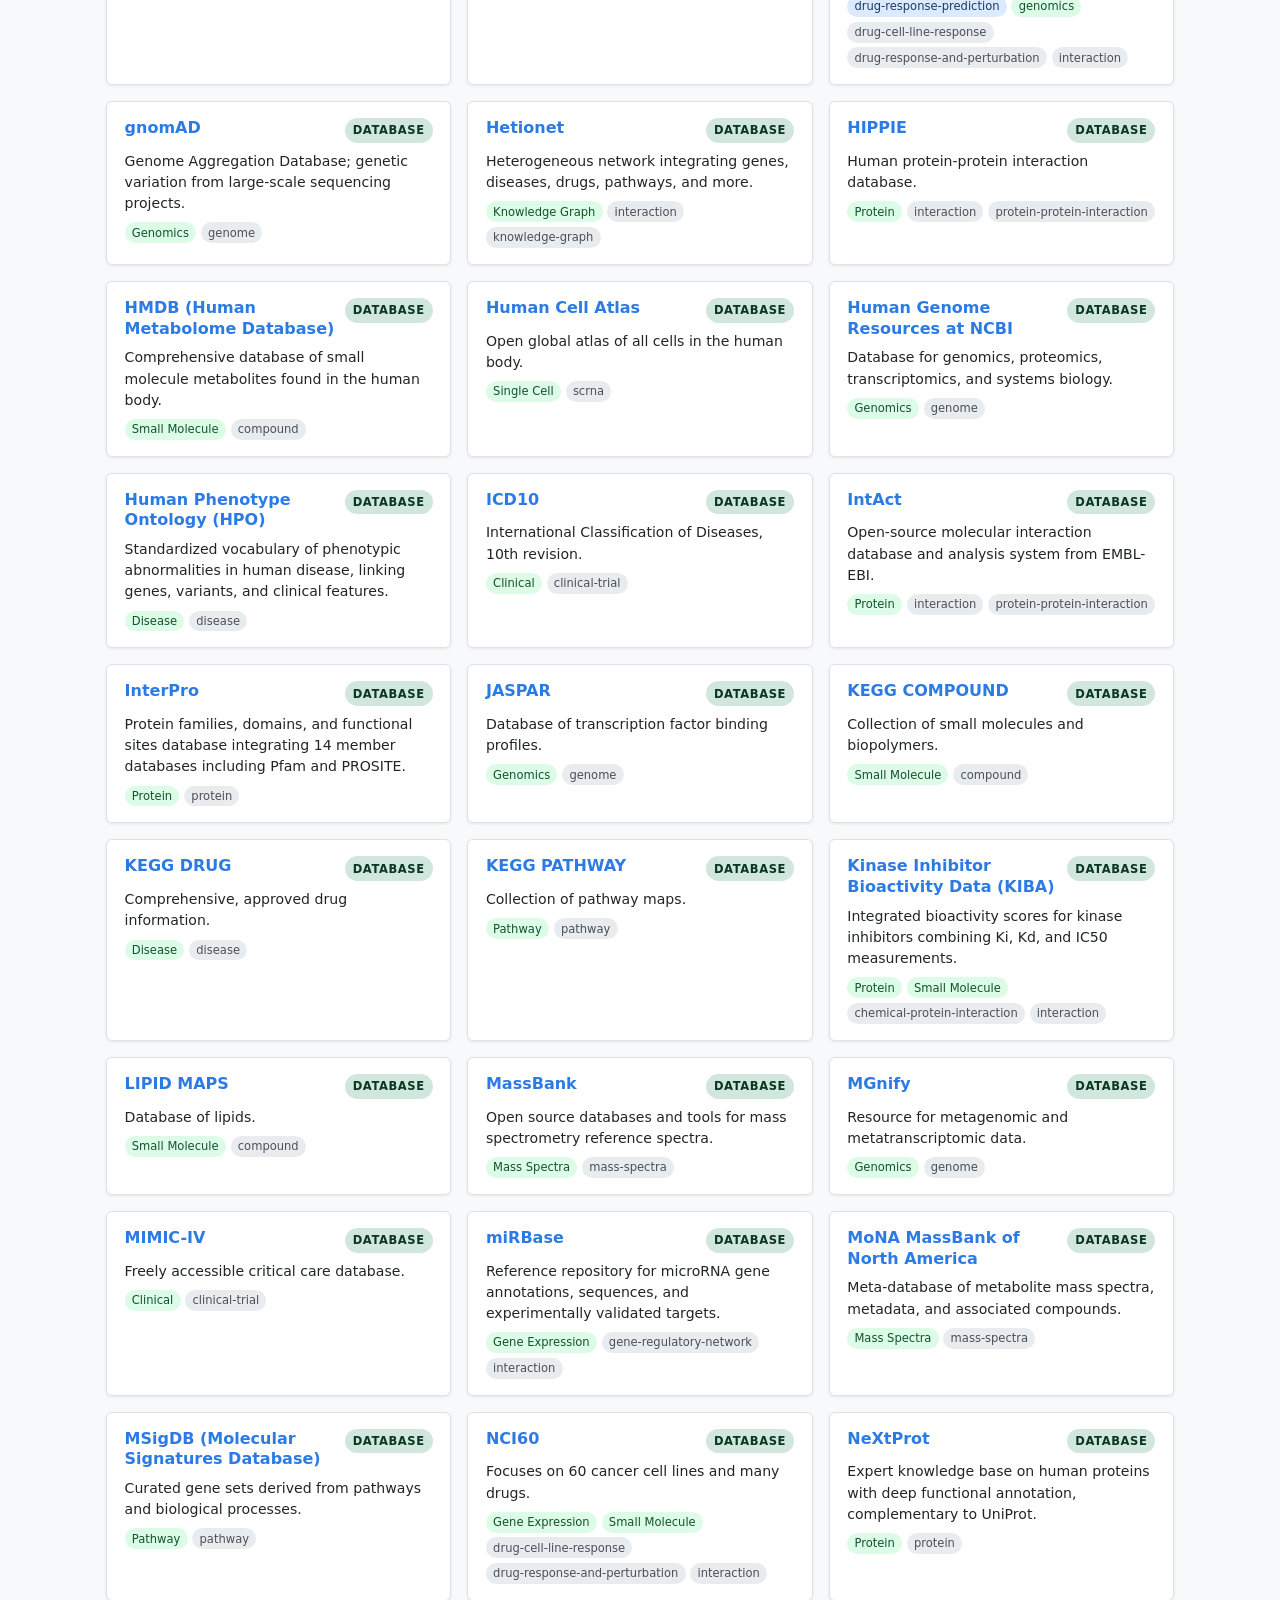
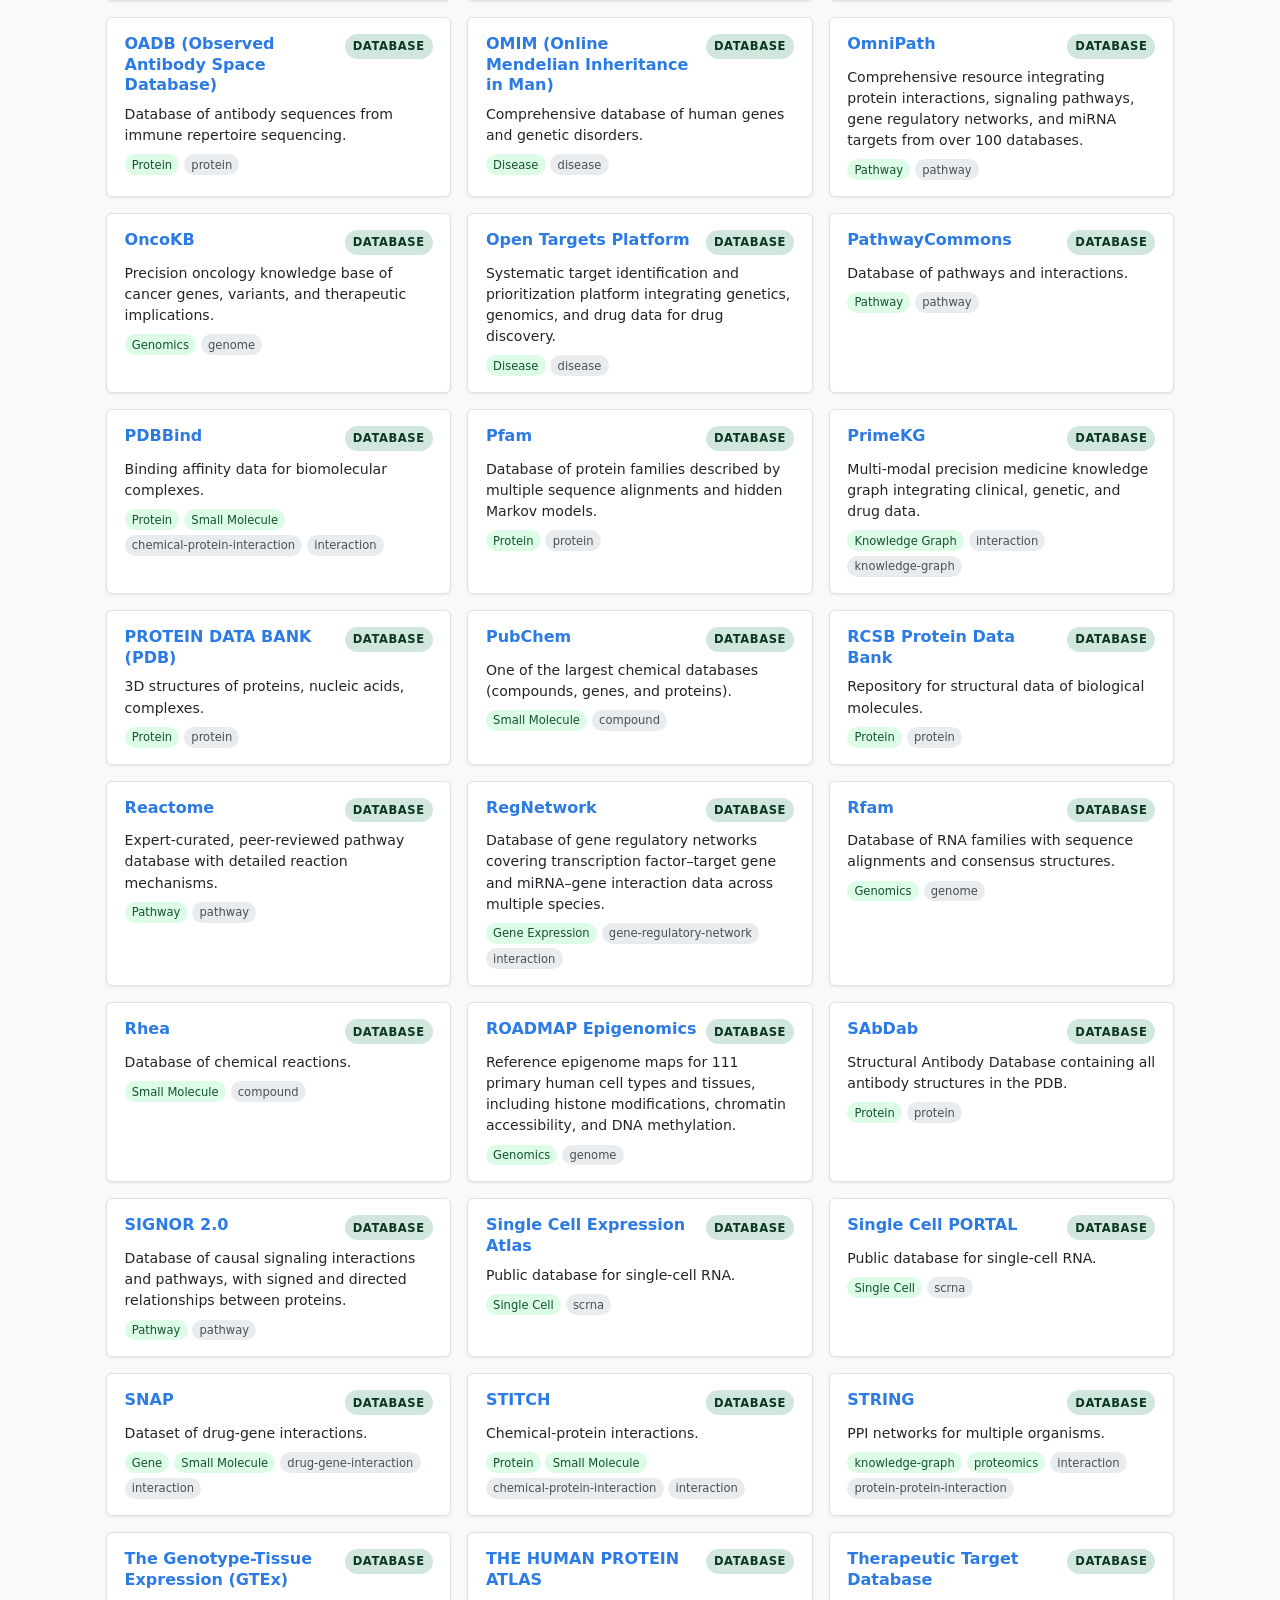
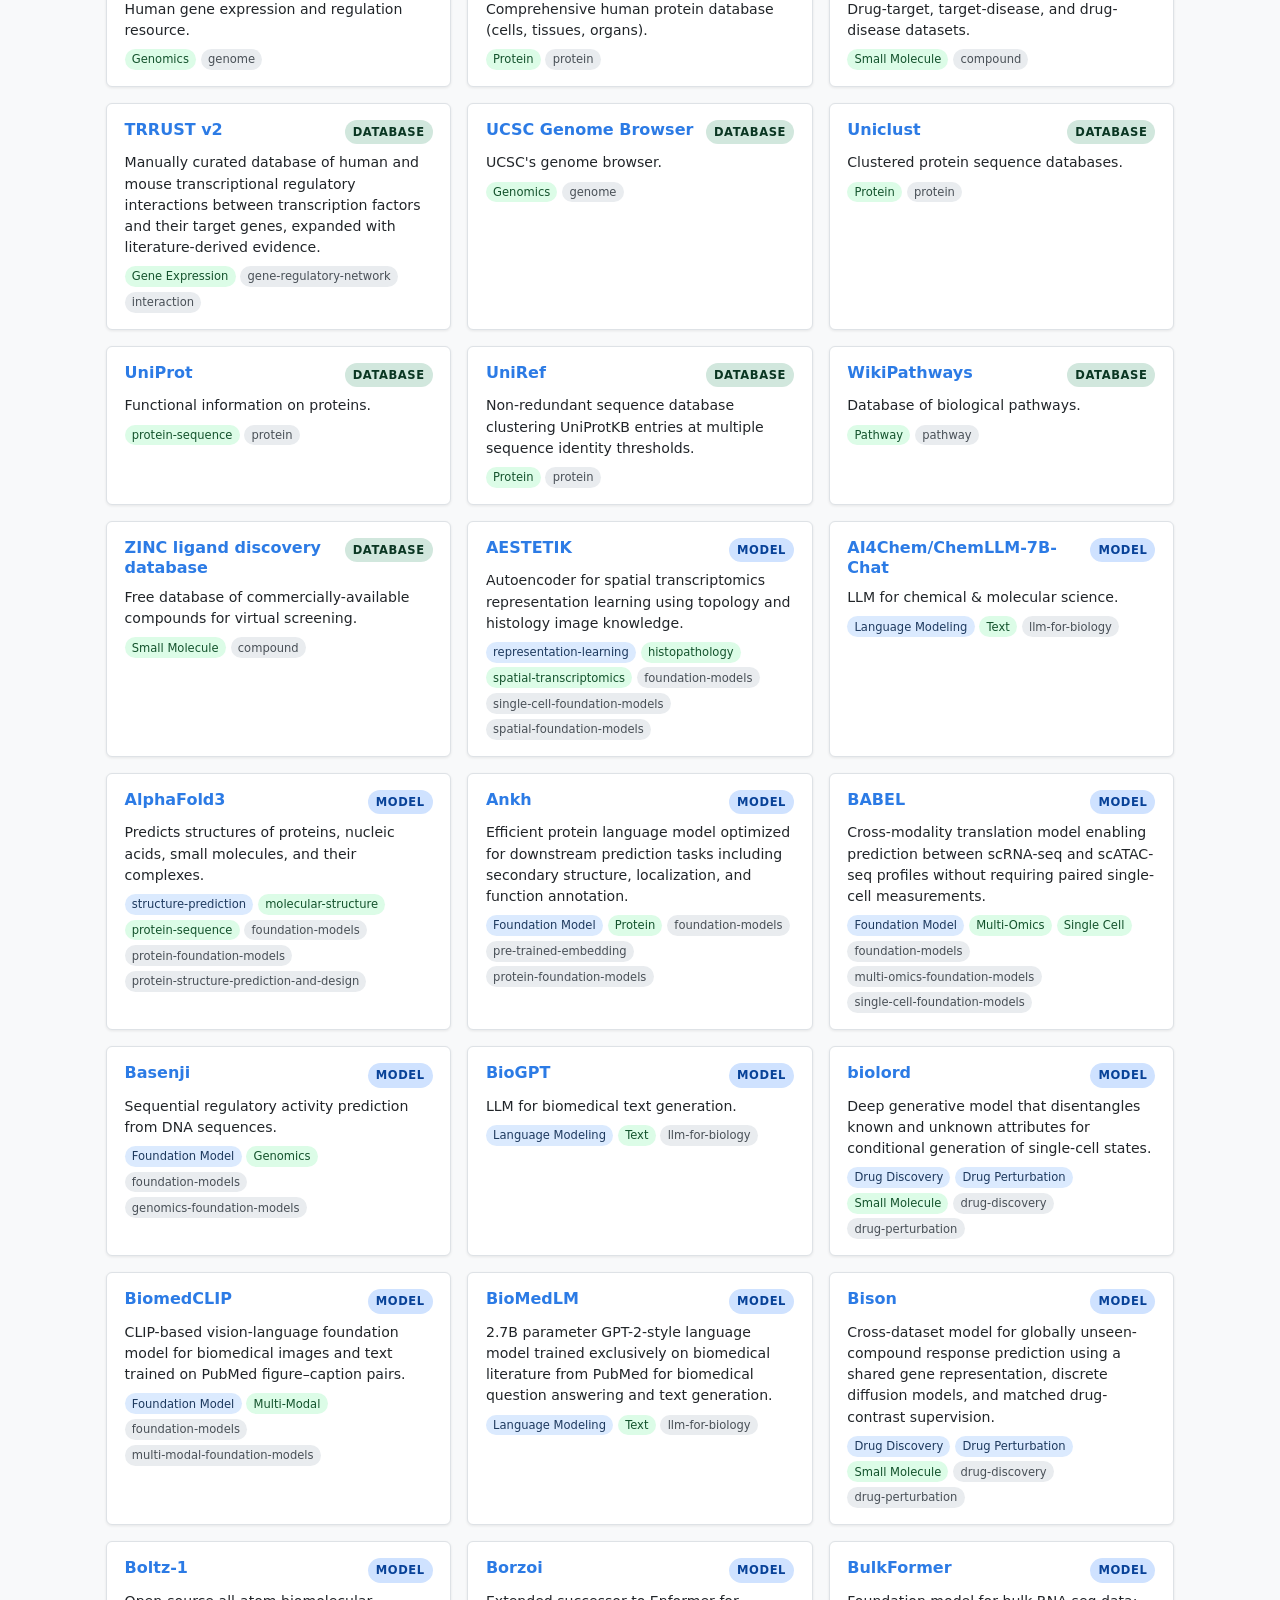
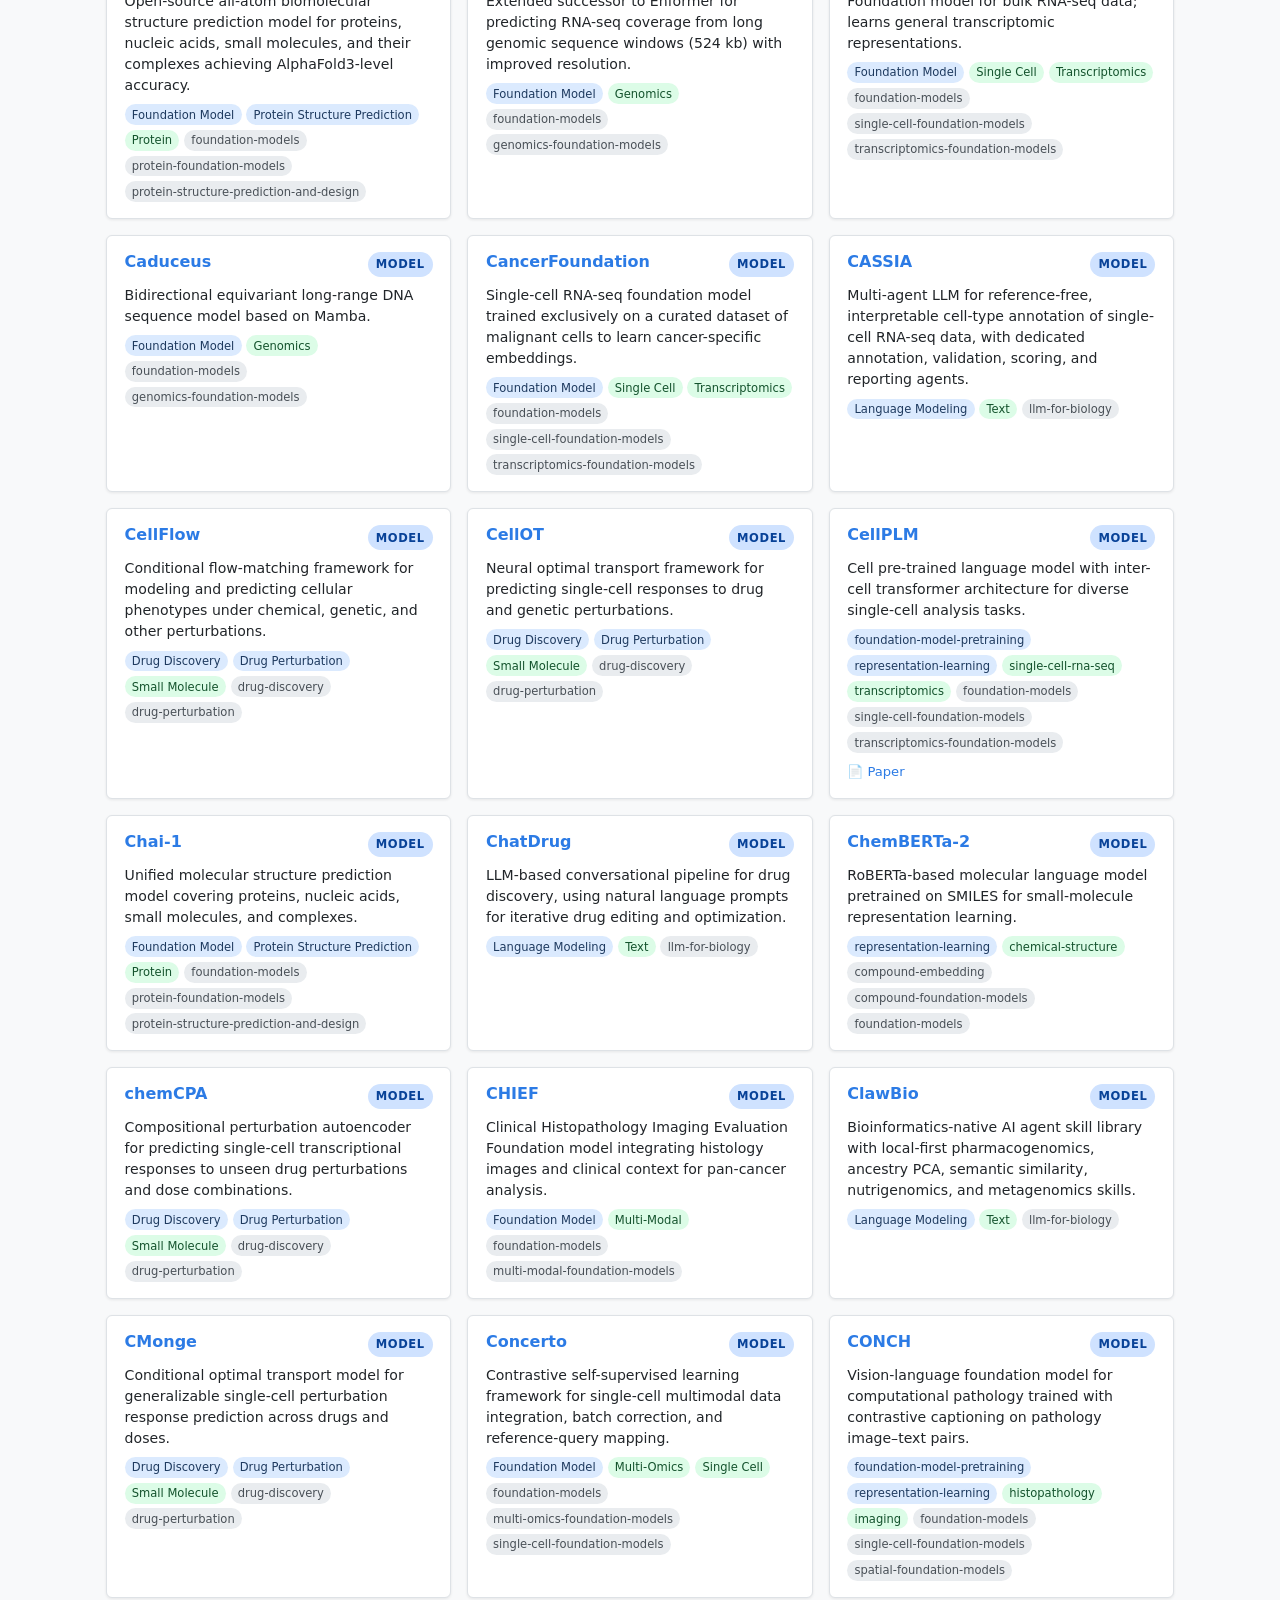
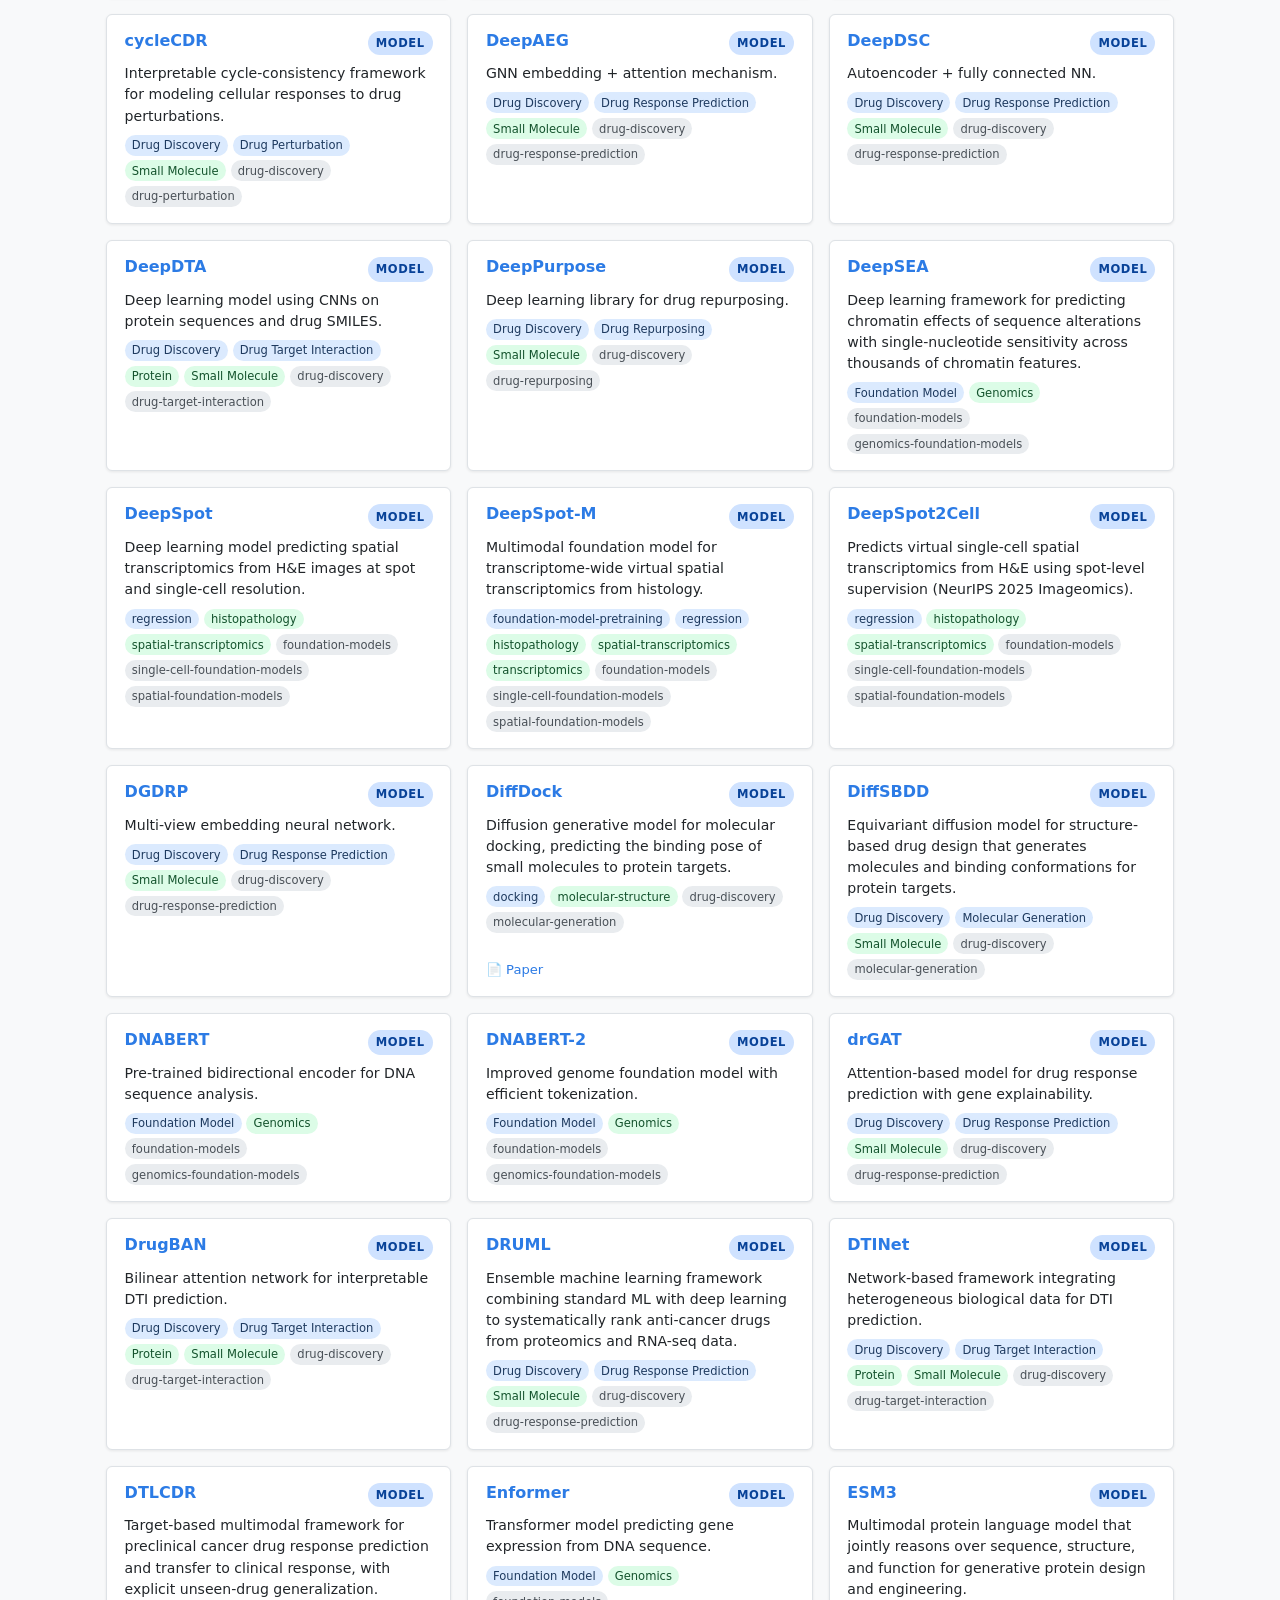
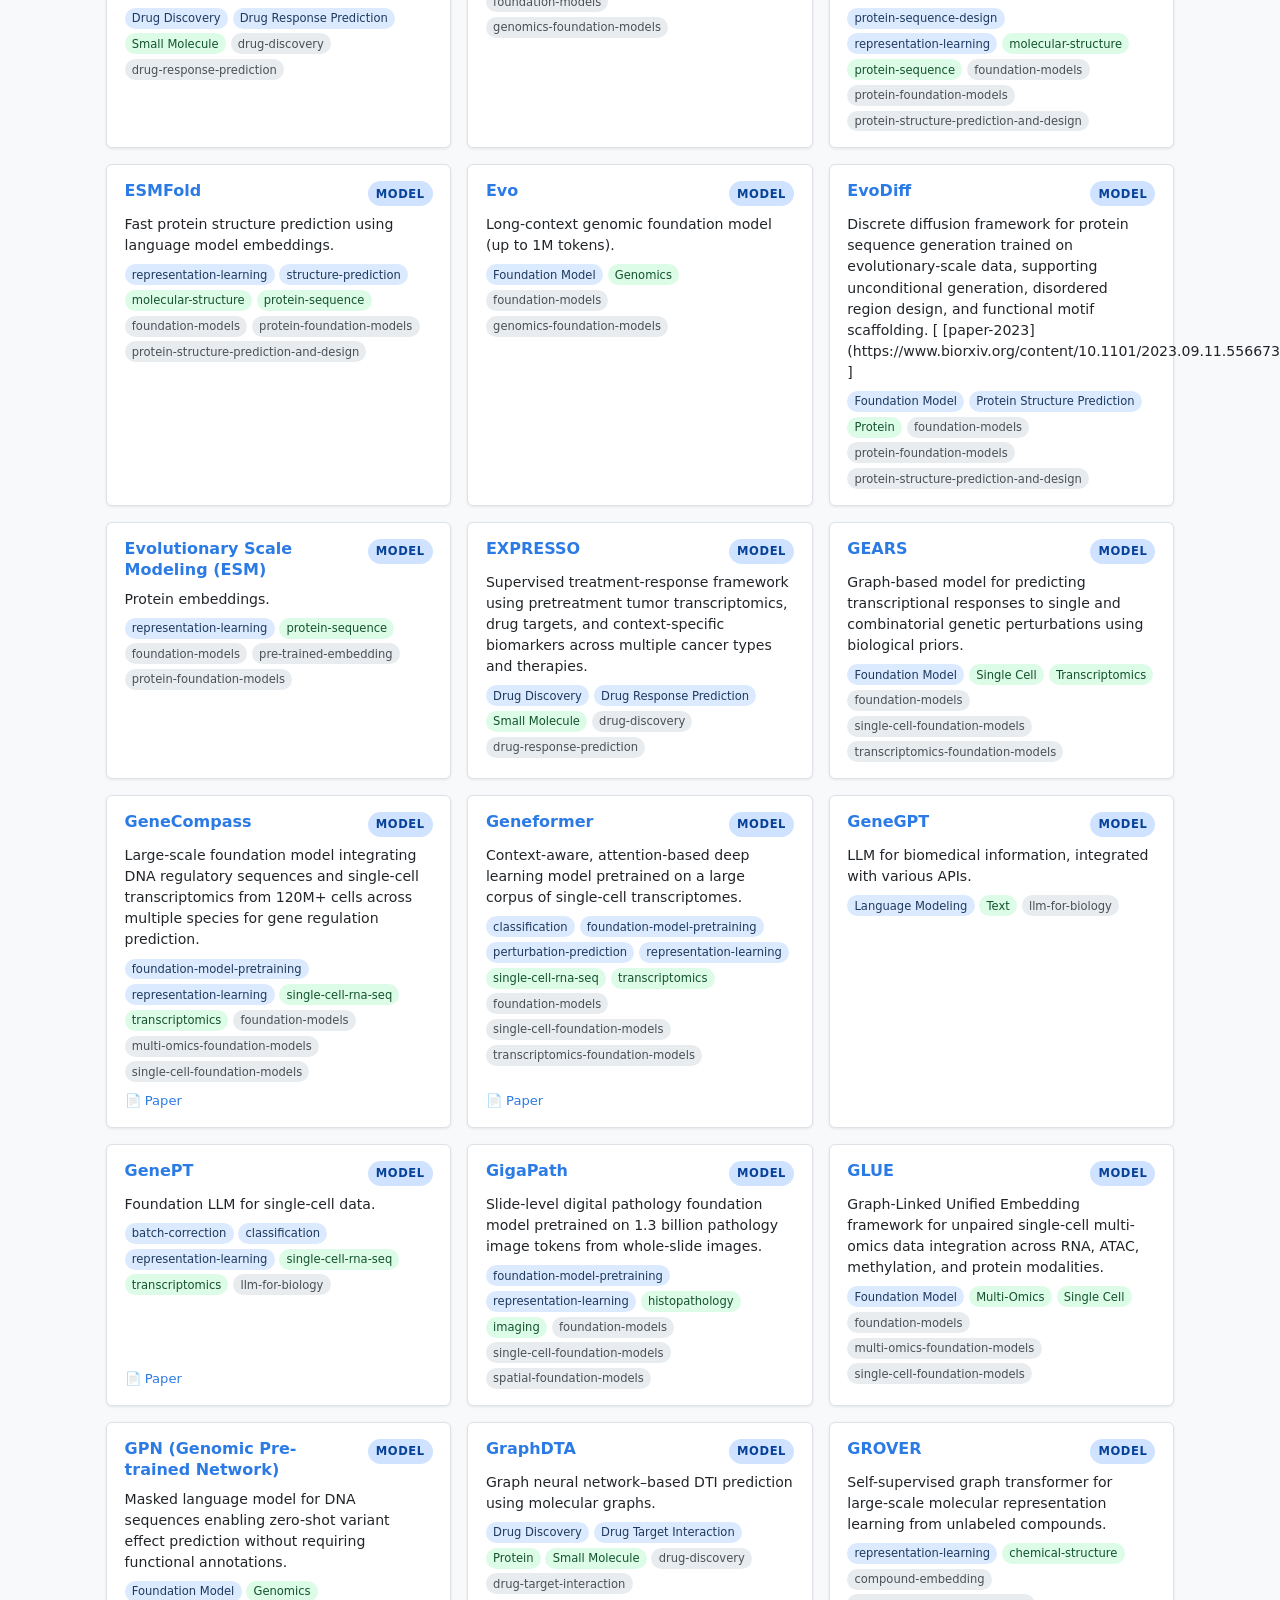
==== commit dde58100: "feat: link Method Explorer from Pages" ====
--- a/docs/index.html
+++ b/docs/index.html
@@ -10,7 +10,7 @@
   <header>
     <h1>🧬 Awesome Computational Biology</h1>
     <p class="subtitle">A curated, searchable collection of databases, tools, models, and papers for computational biology.</p>
-    <p><a href="landscape.html">Explore the AI4Bio Landscape →</a> · <a href="dataset-explorer.html">Compare datasets →</a></p>
+    <p><a href="landscape.html">Explore the AI4Bio Landscape →</a> · <a href="dataset-explorer.html">Compare datasets →</a> · <a href="method-explorer.html">Compare methods →</a></p>
   </header>
 
   <main>
@@ -58,6 +58,7 @@
       · <a href="landscape.html">AI4Bio Landscape</a>
       · <a href="overview.html">Resource Overview</a>
       · <a href="dataset-explorer.html">Dataset Explorer</a>
+      · <a href="method-explorer.html">Method Explorer</a>
       · Data from <code>data/resources.json</code>
     </p>
   </footer>
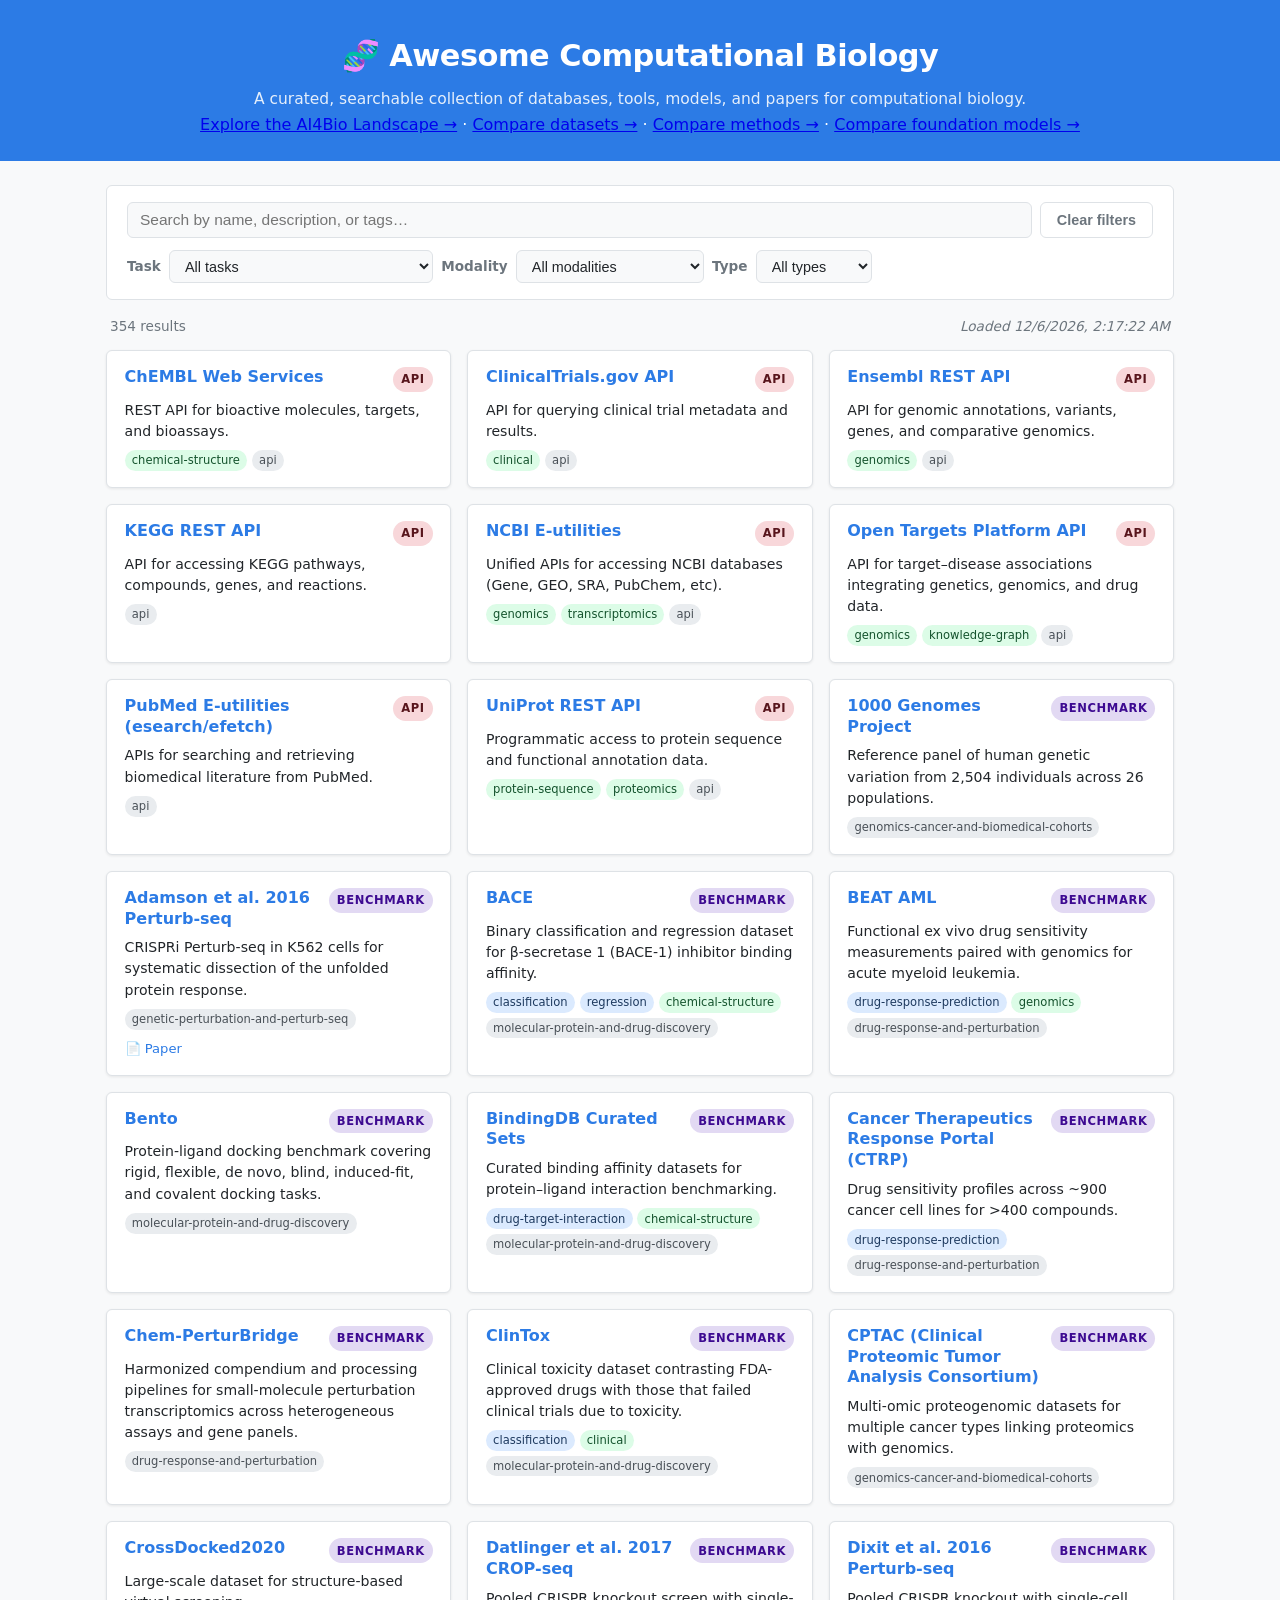
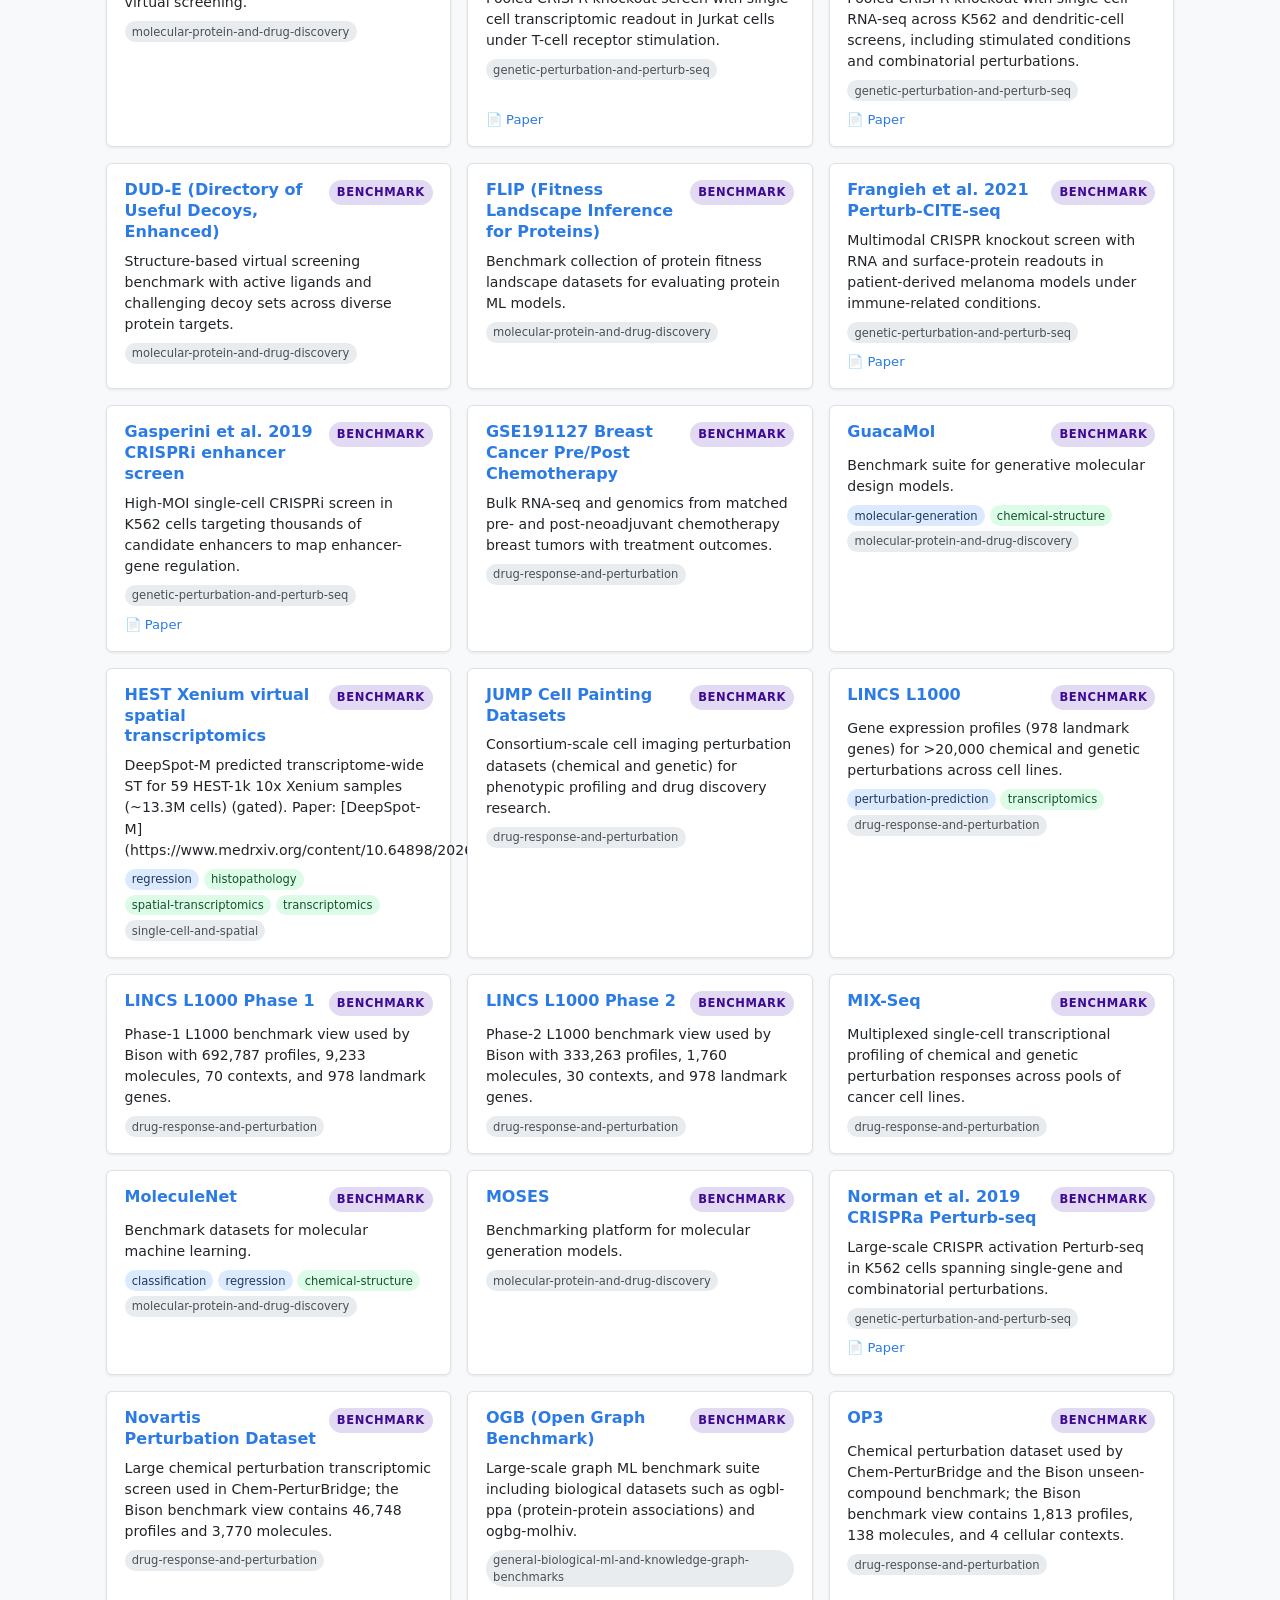
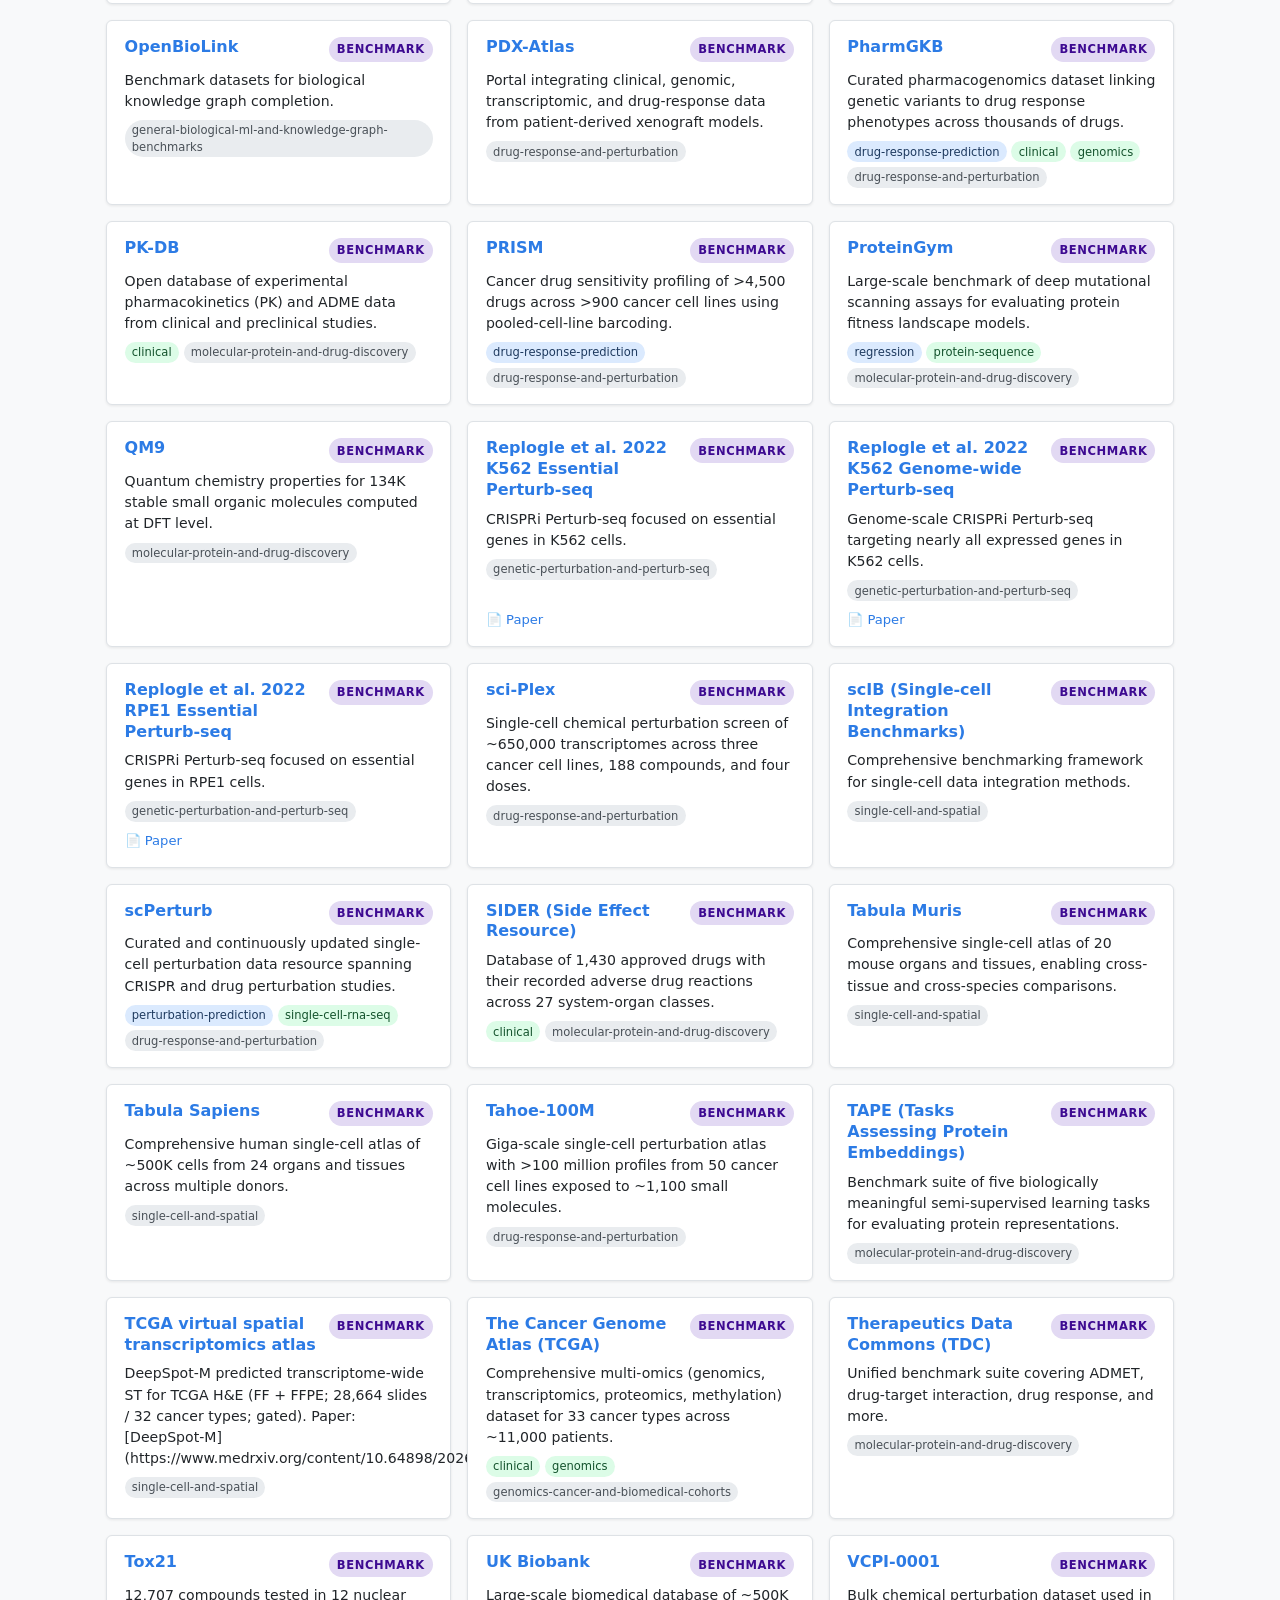
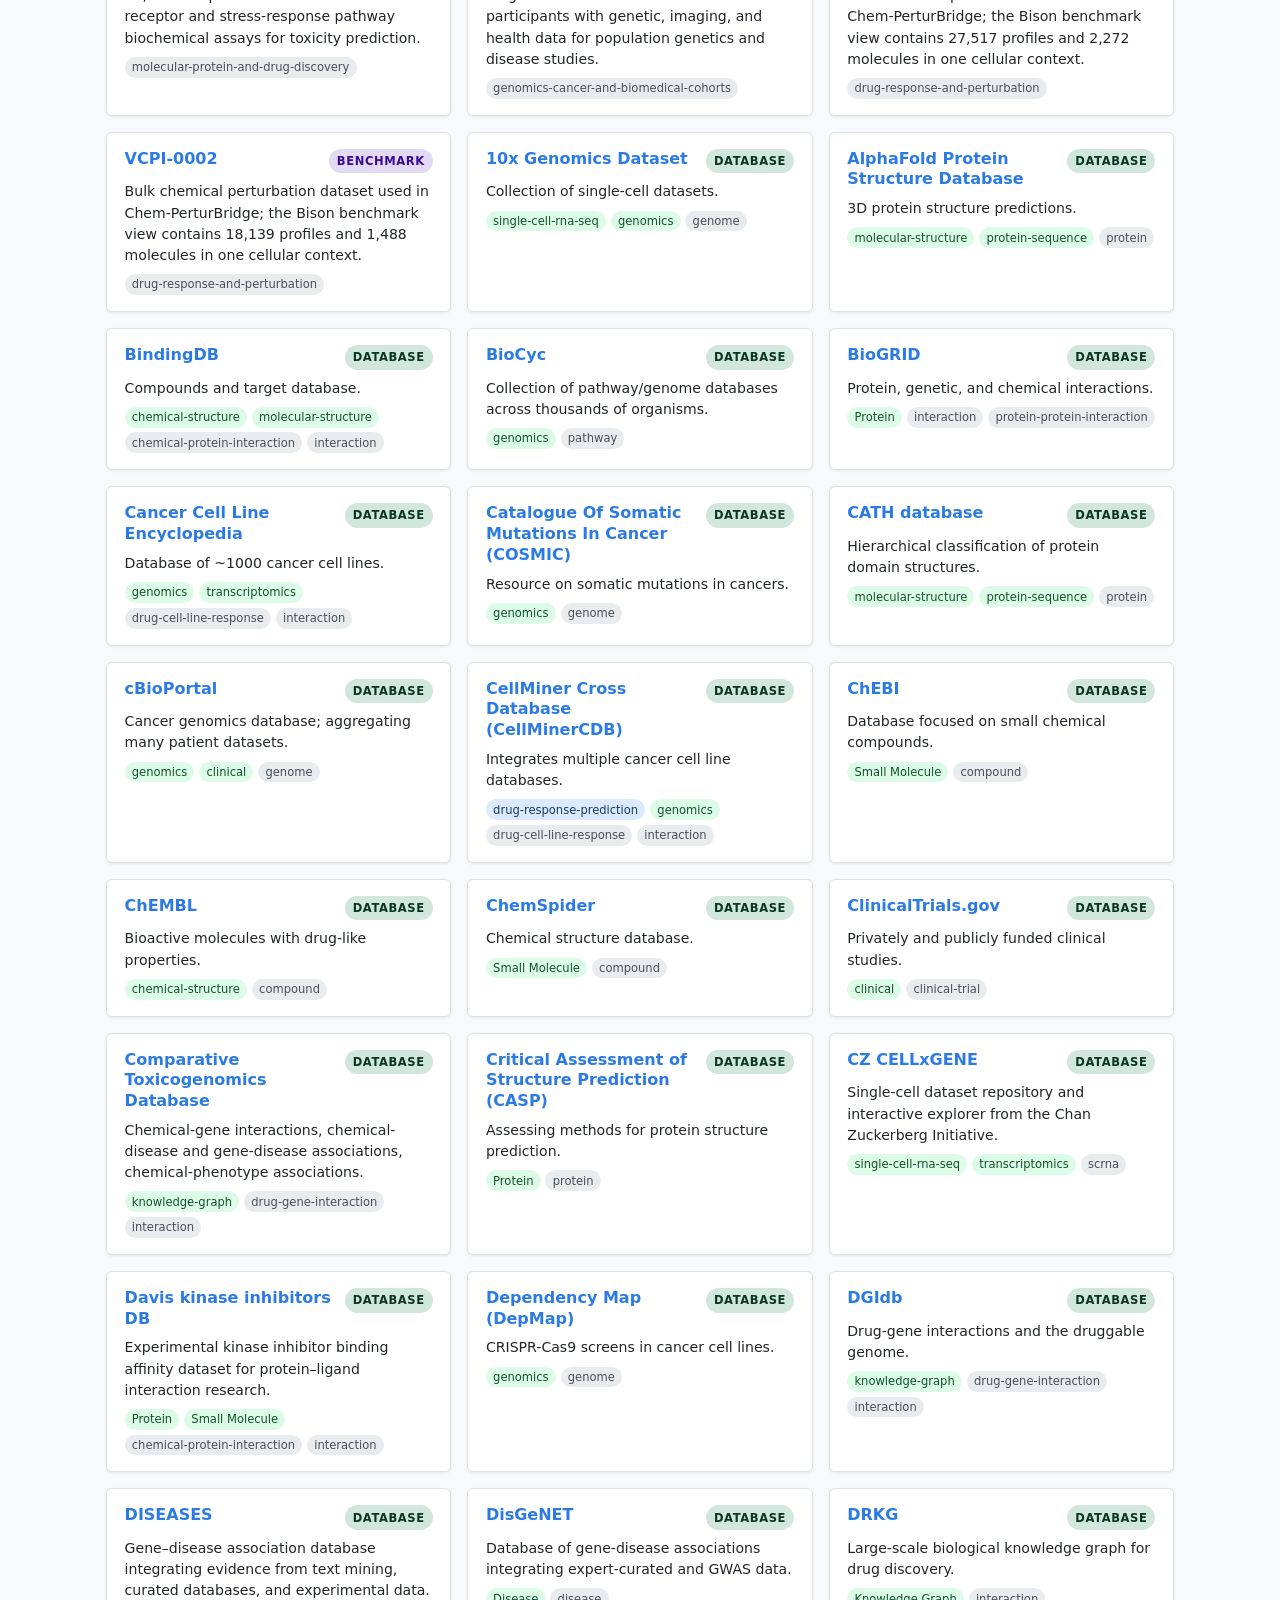
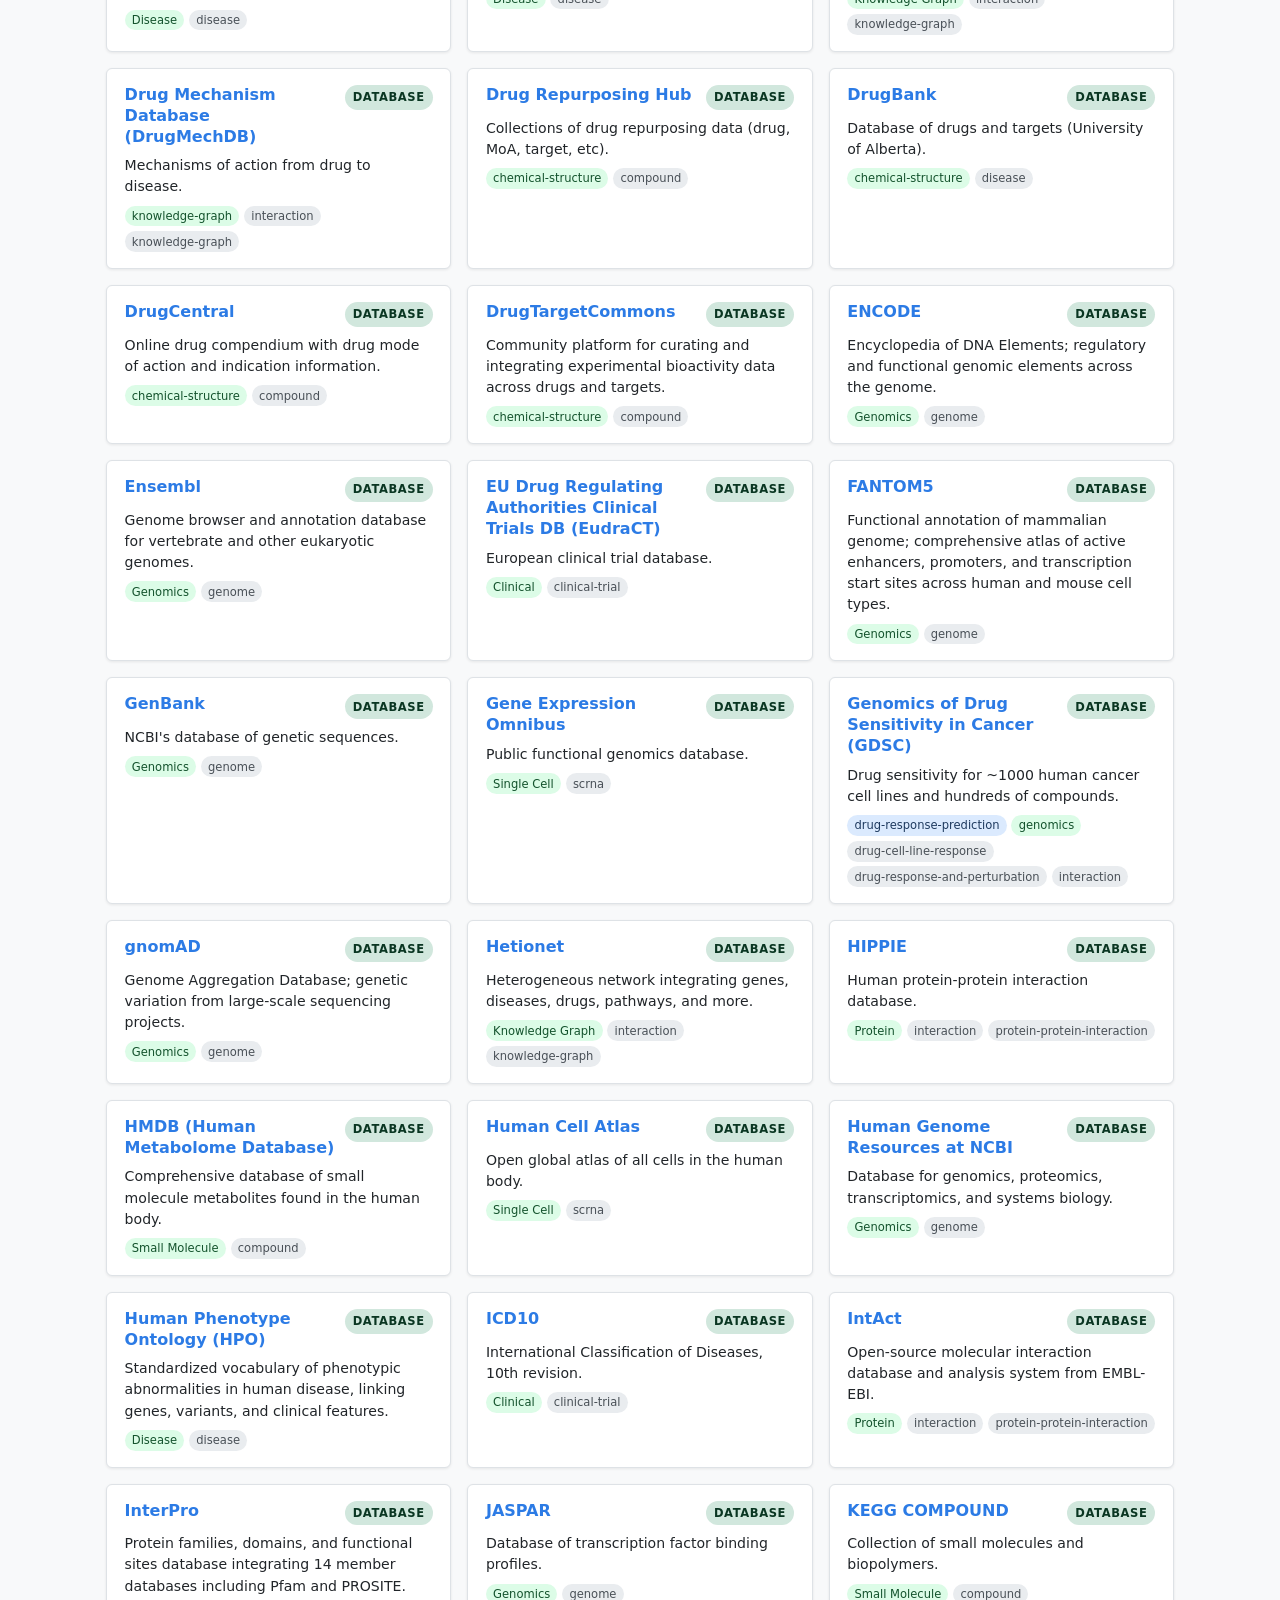
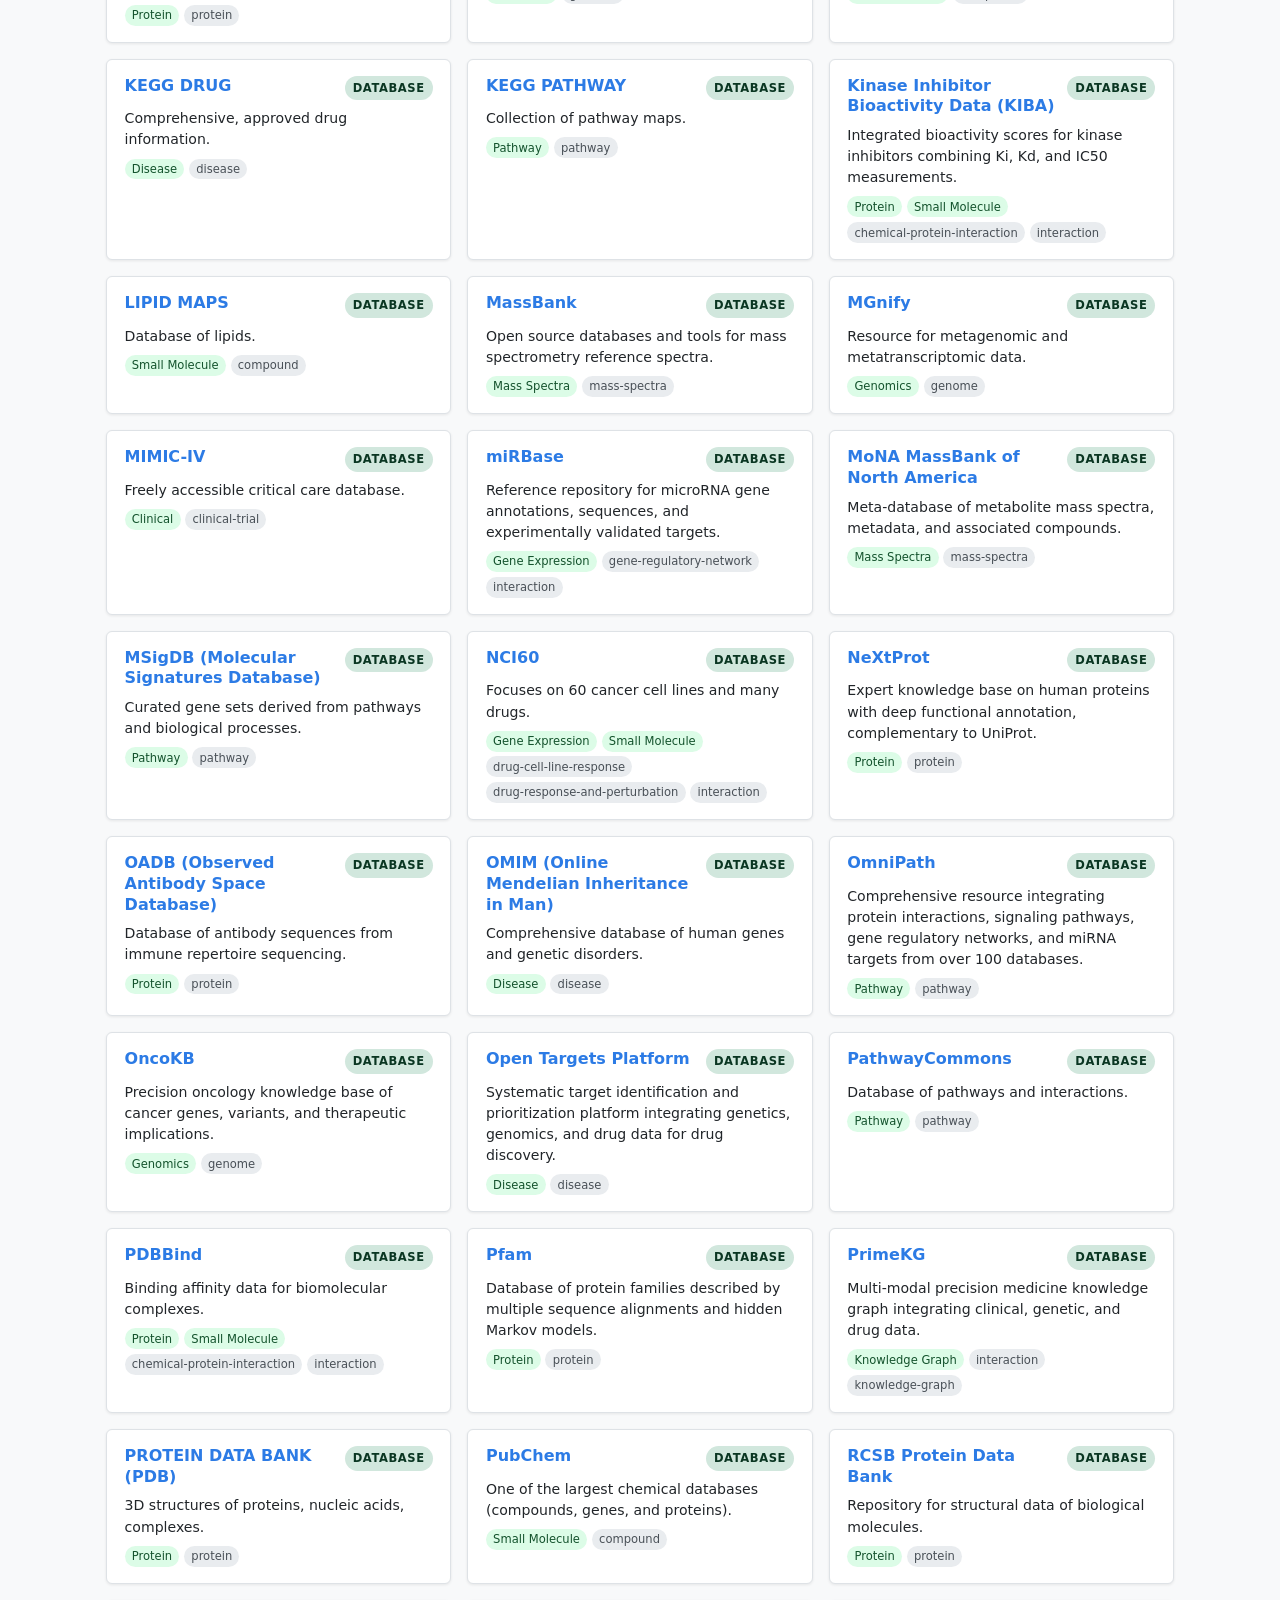
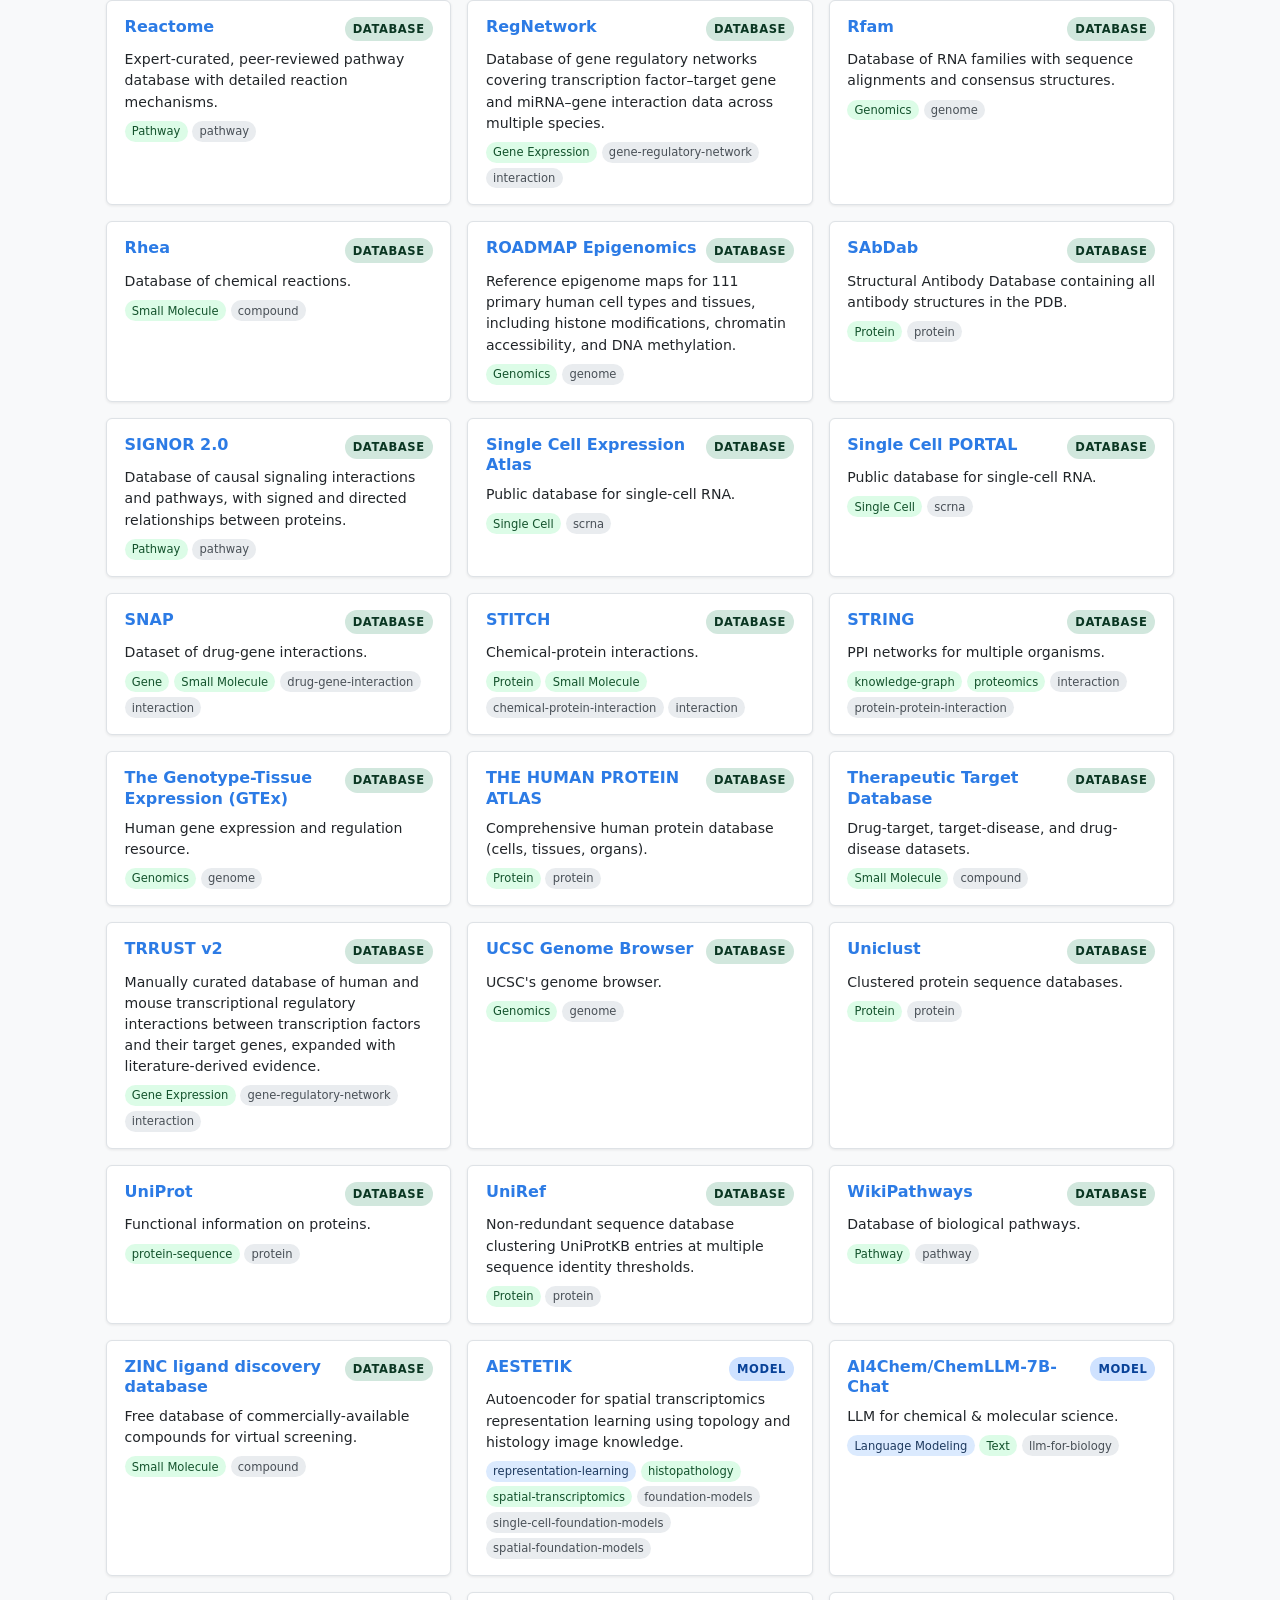
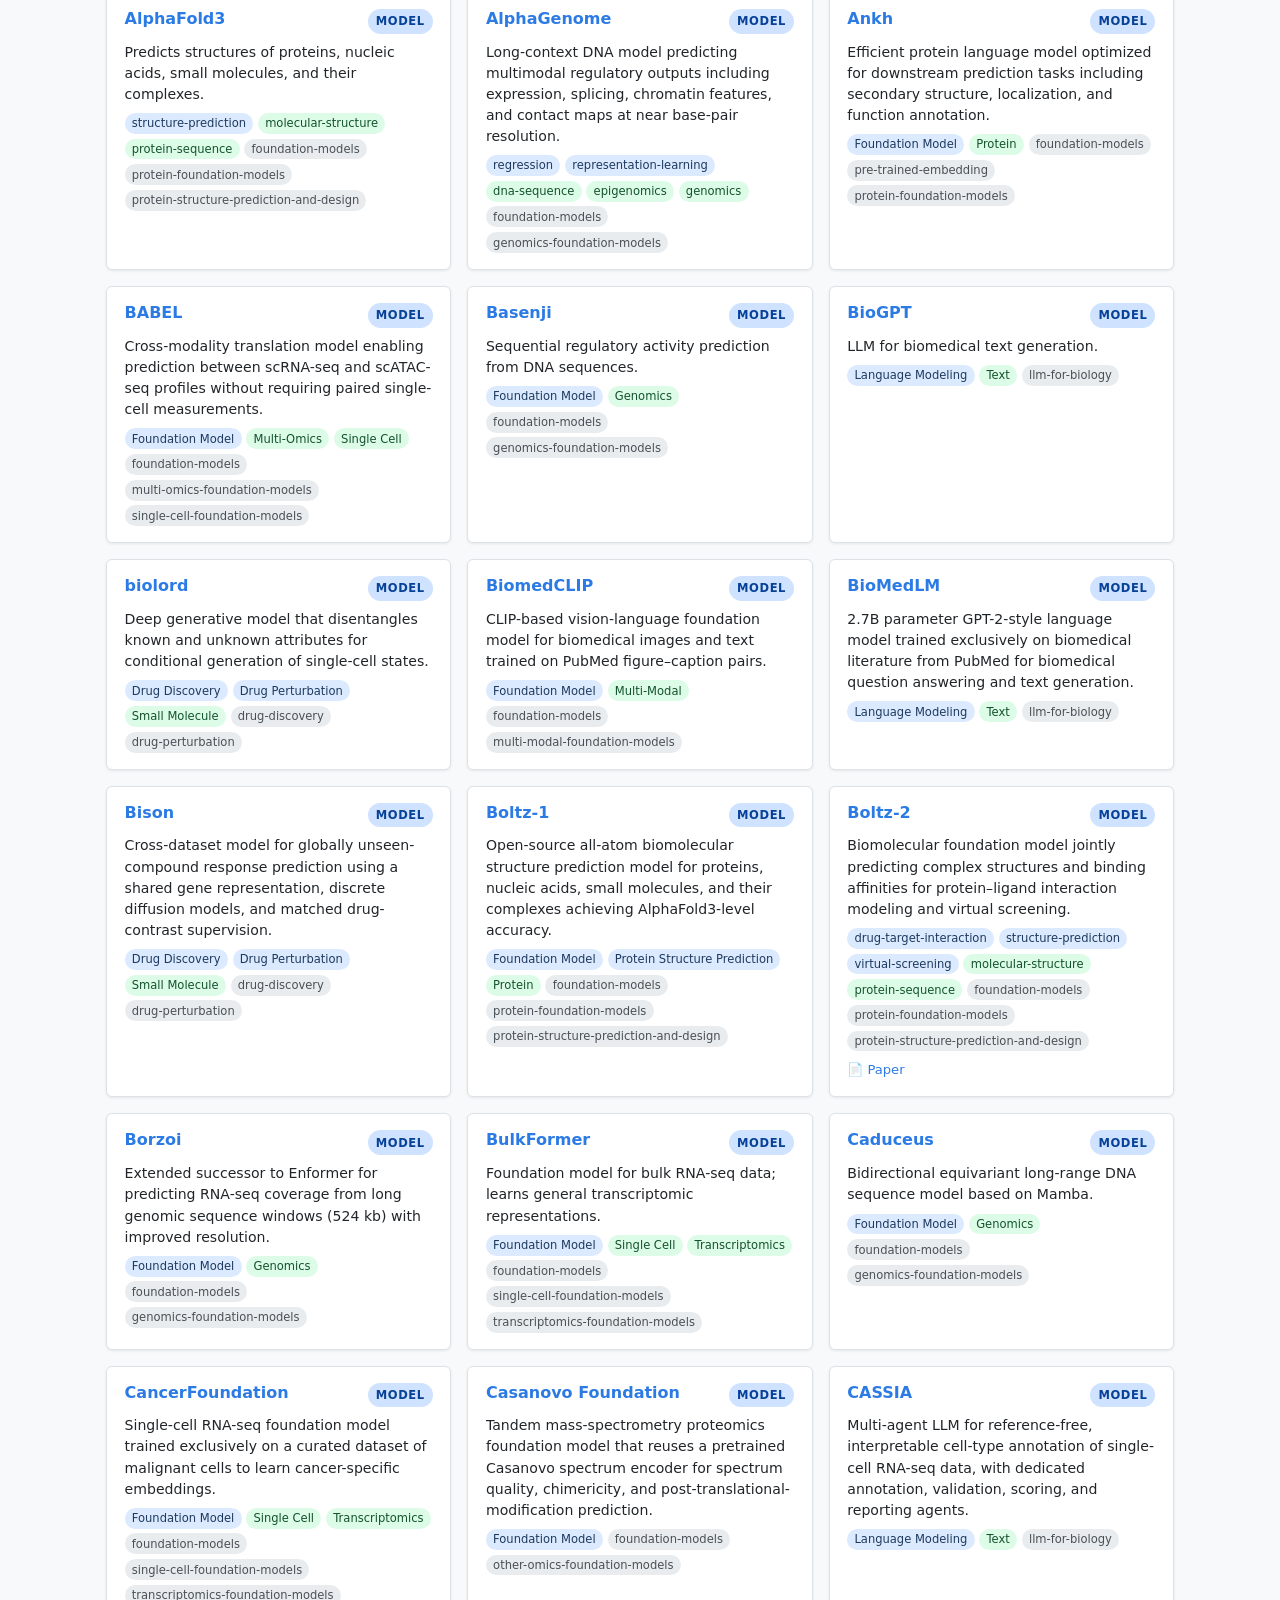
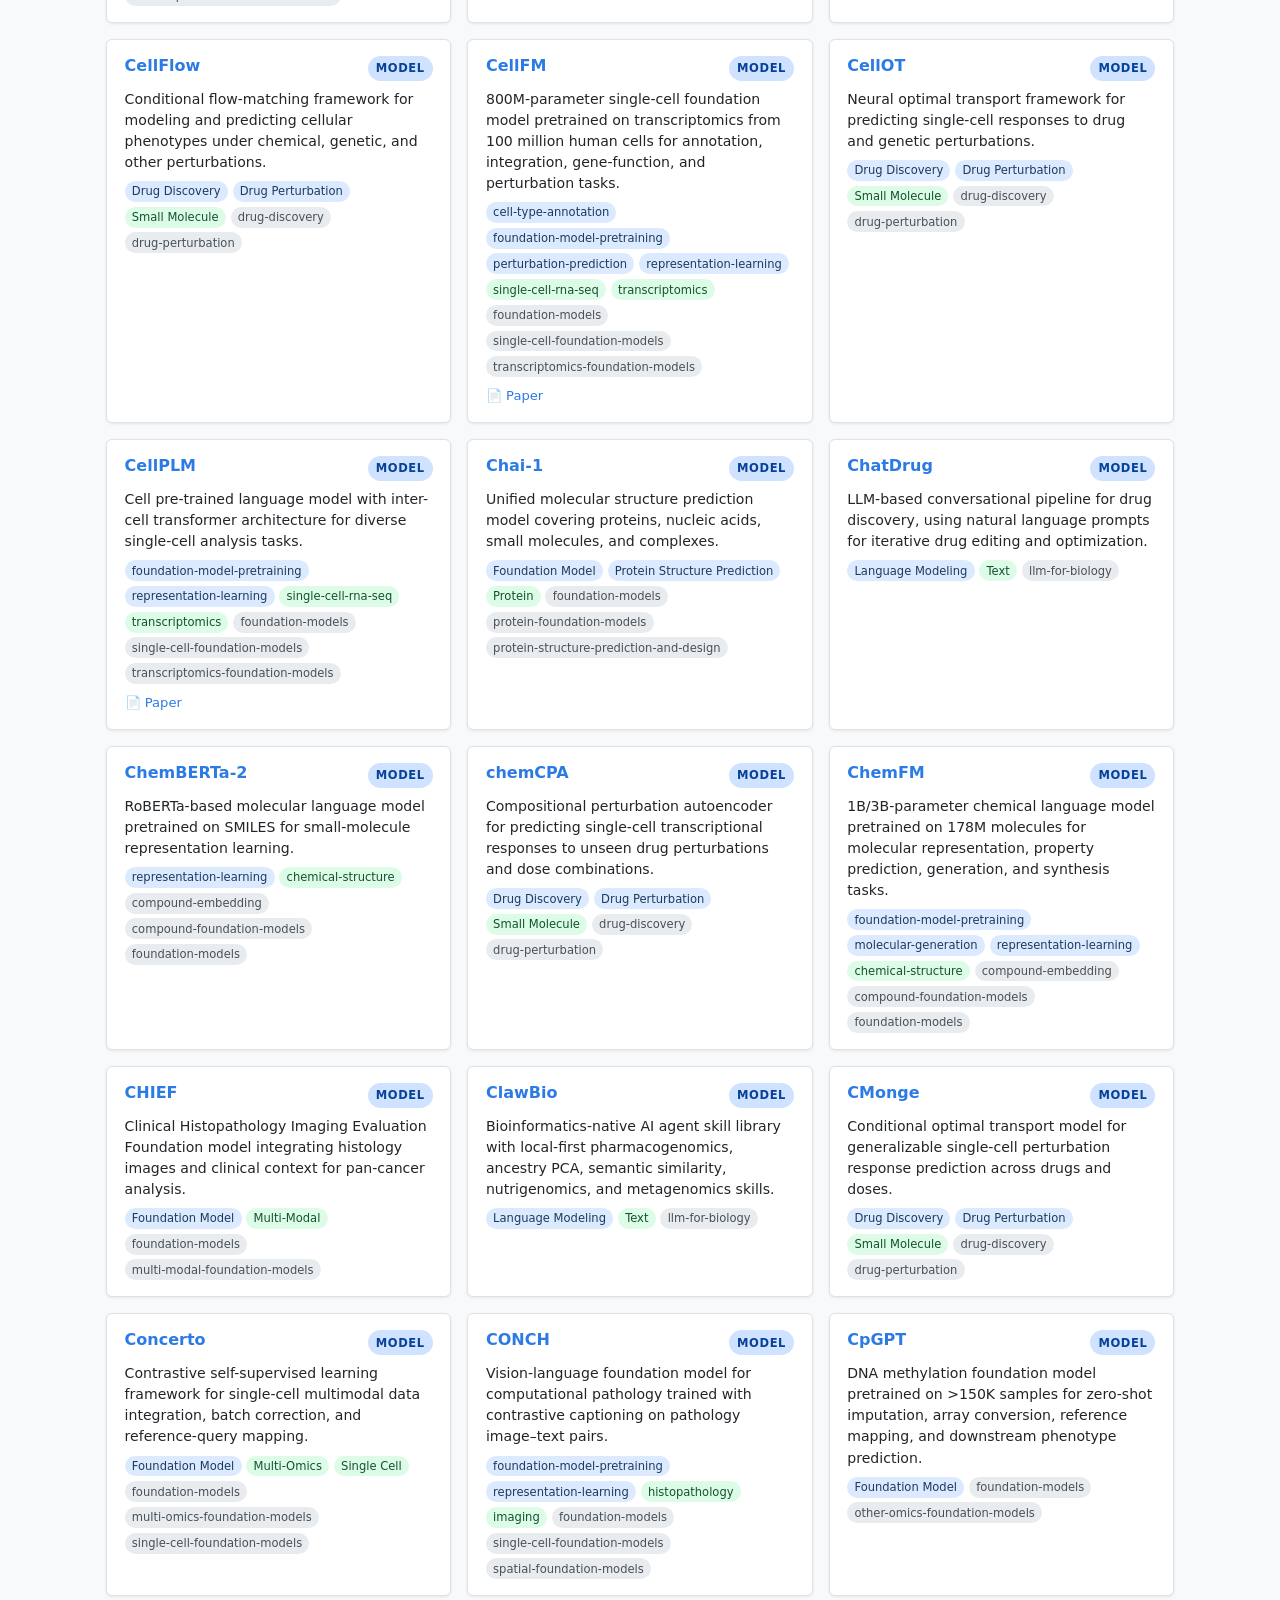
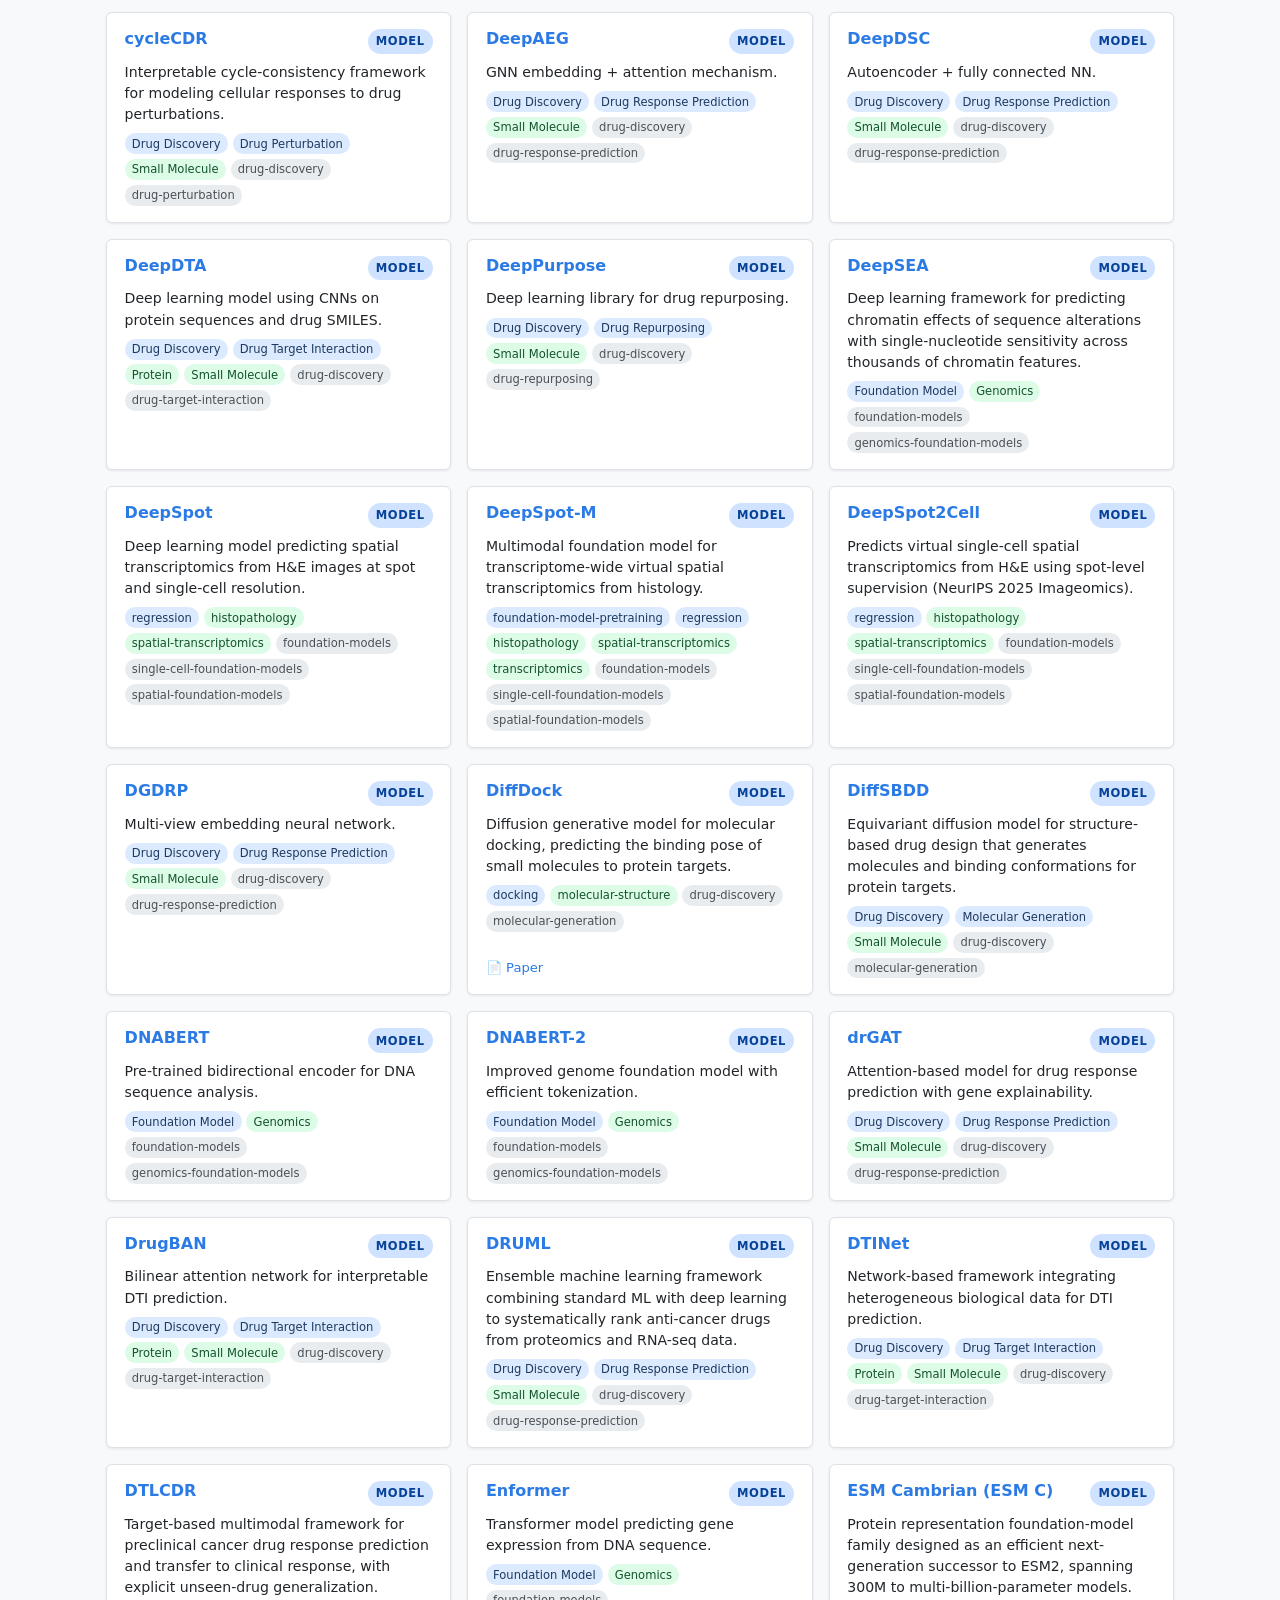
==== commit a6586123: "feat: link Foundation Model Explorer from Pages" ====
--- a/docs/index.html
+++ b/docs/index.html
@@ -10,7 +10,7 @@
   <header>
     <h1>🧬 Awesome Computational Biology</h1>
     <p class="subtitle">A curated, searchable collection of databases, tools, models, and papers for computational biology.</p>
-    <p><a href="landscape.html">Explore the AI4Bio Landscape →</a> · <a href="dataset-explorer.html">Compare datasets →</a> · <a href="method-explorer.html">Compare methods →</a></p>
+    <p><a href="landscape.html">Explore the AI4Bio Landscape →</a> · <a href="dataset-explorer.html">Compare datasets →</a> · <a href="method-explorer.html">Compare methods →</a> · <a href="foundation-explorer.html">Compare foundation models →</a></p>
   </header>
 
   <main>
@@ -59,6 +59,7 @@
       · <a href="overview.html">Resource Overview</a>
       · <a href="dataset-explorer.html">Dataset Explorer</a>
       · <a href="method-explorer.html">Method Explorer</a>
+      · <a href="foundation-explorer.html">Foundation Model Explorer</a>
       · Data from <code>data/resources.json</code>
     </p>
   </footer>
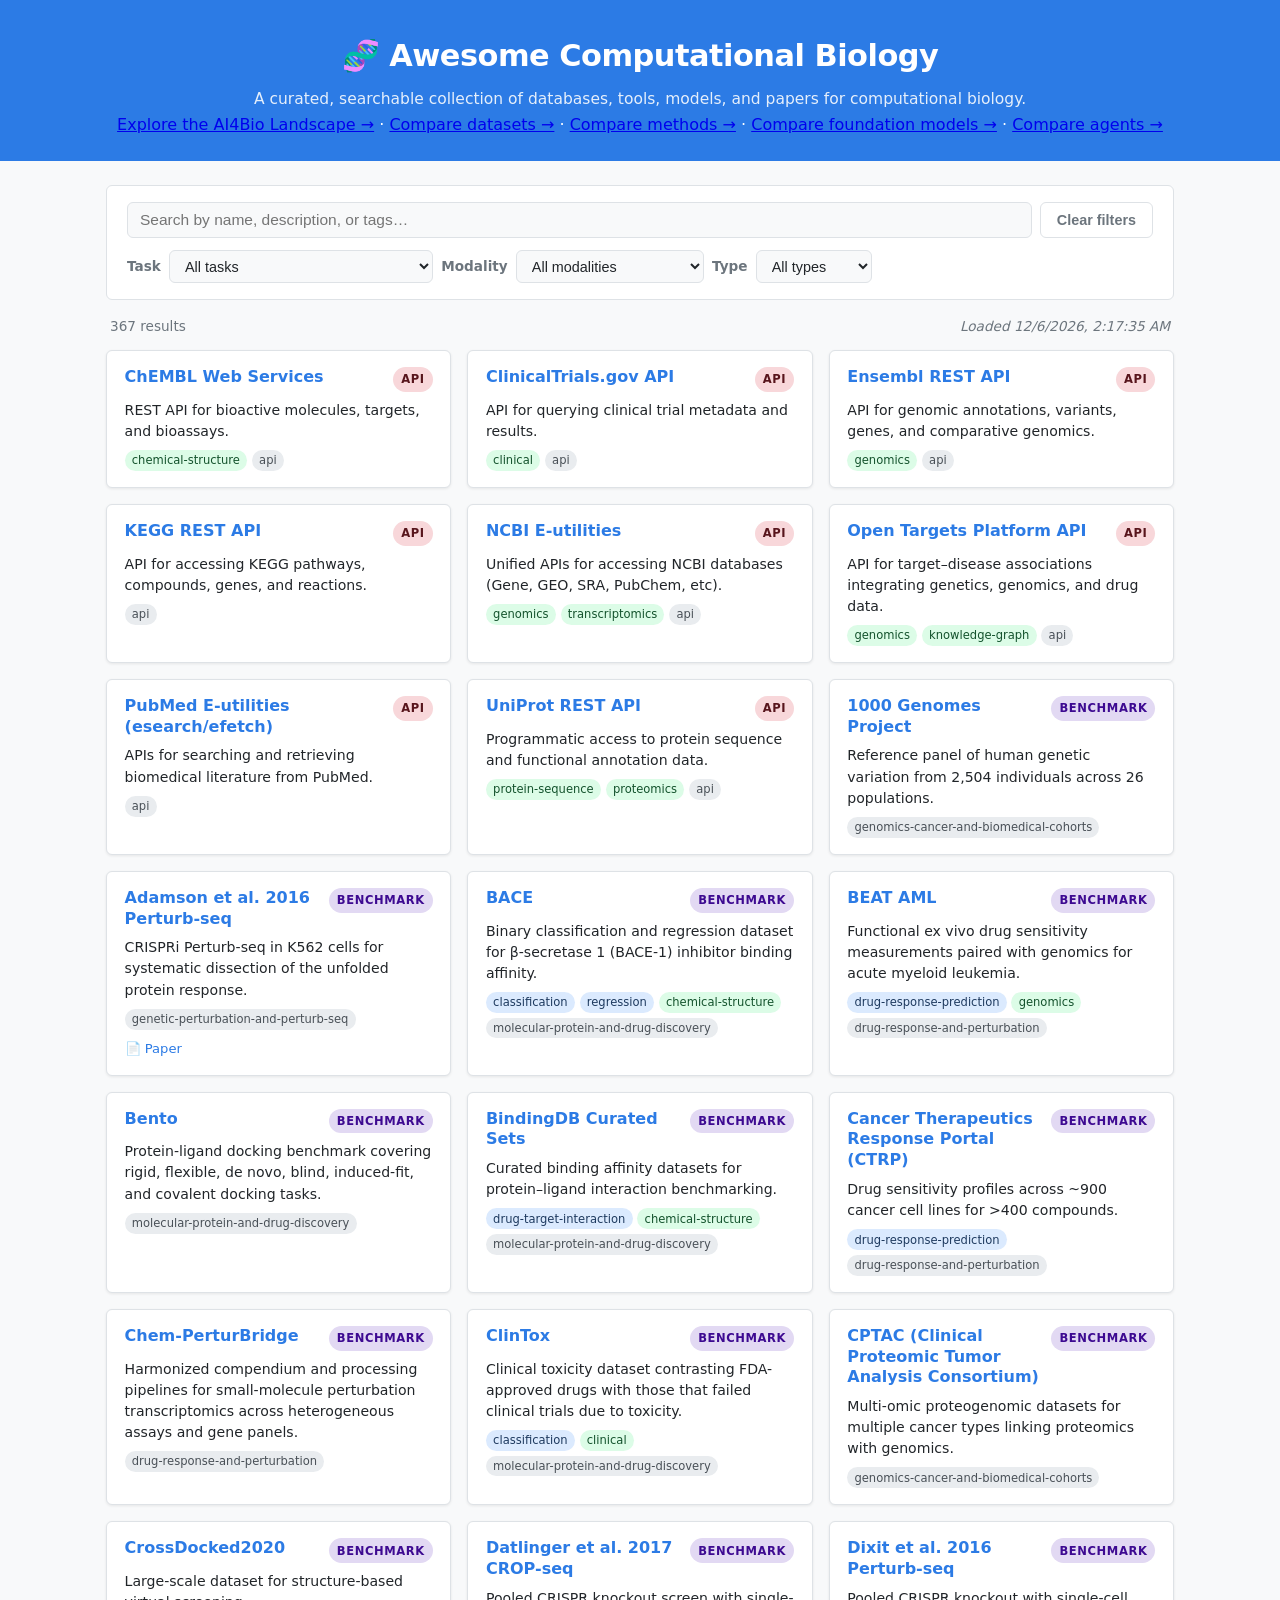
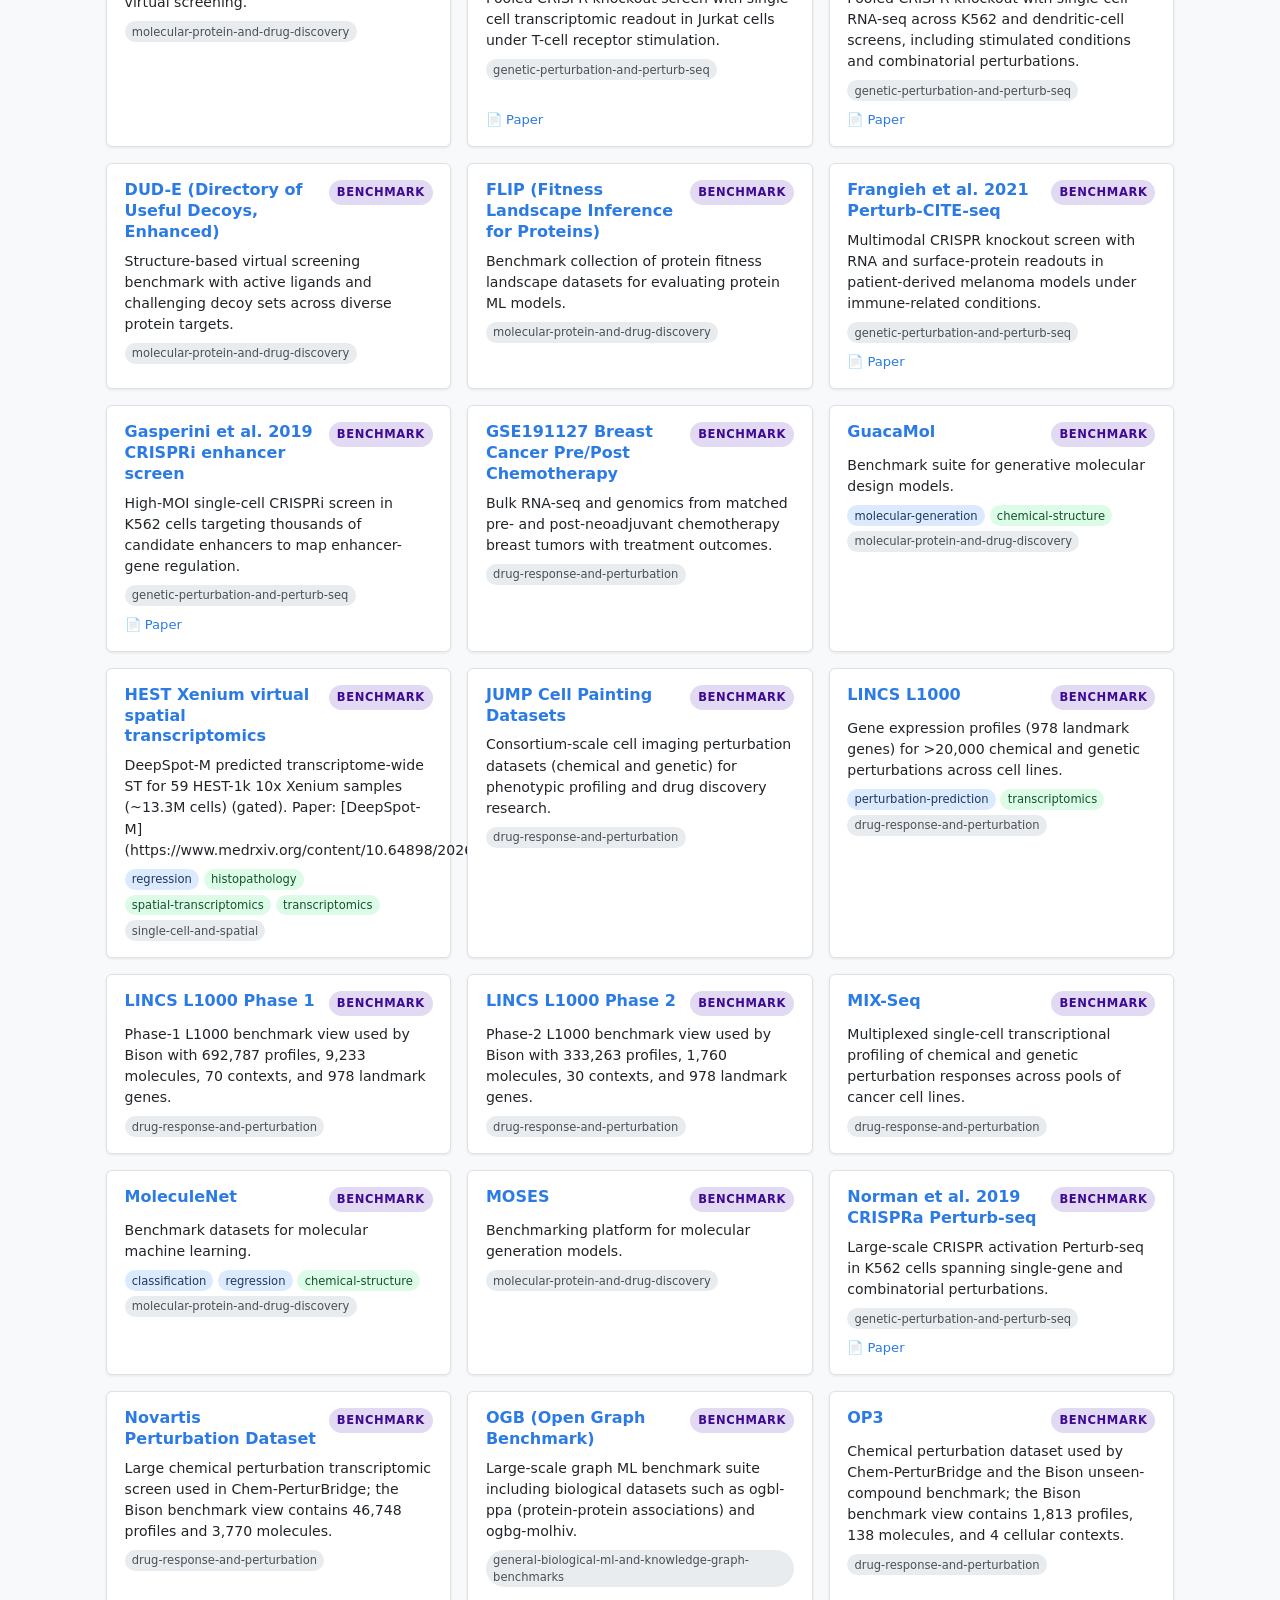
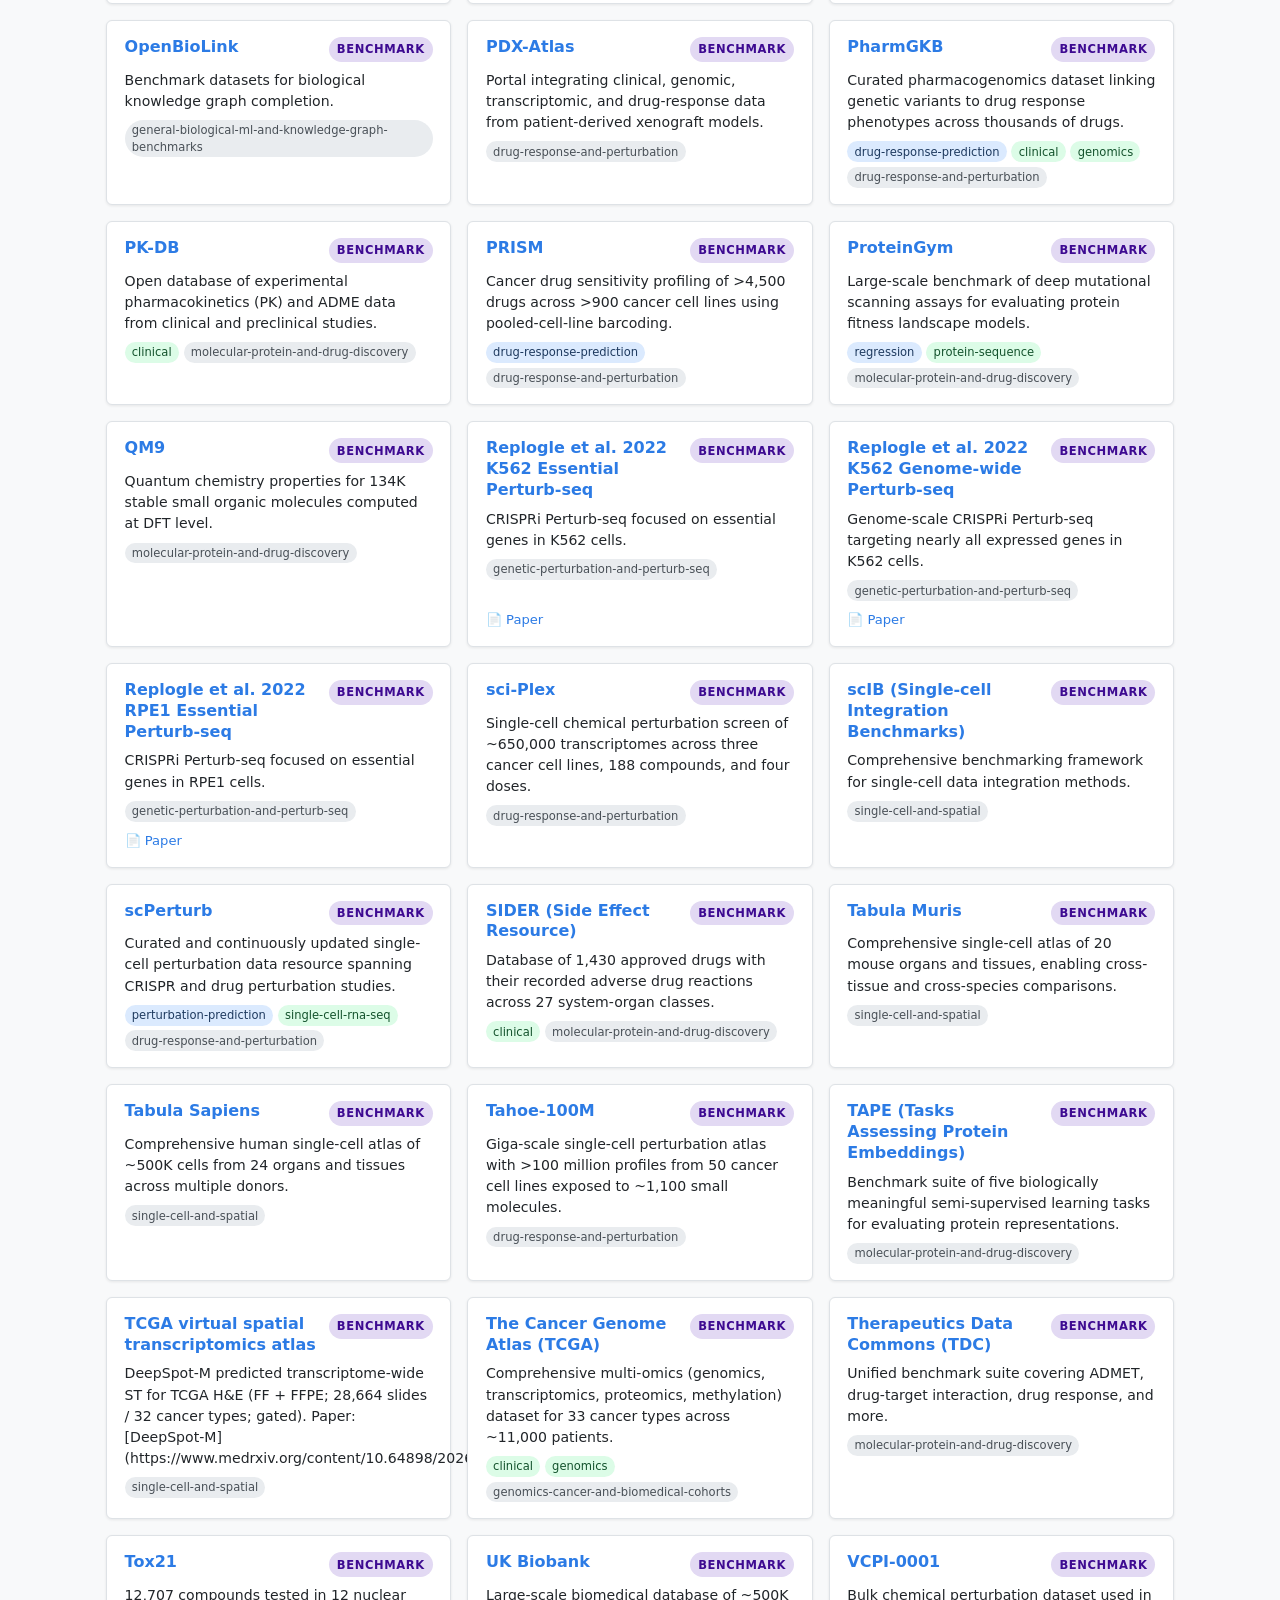
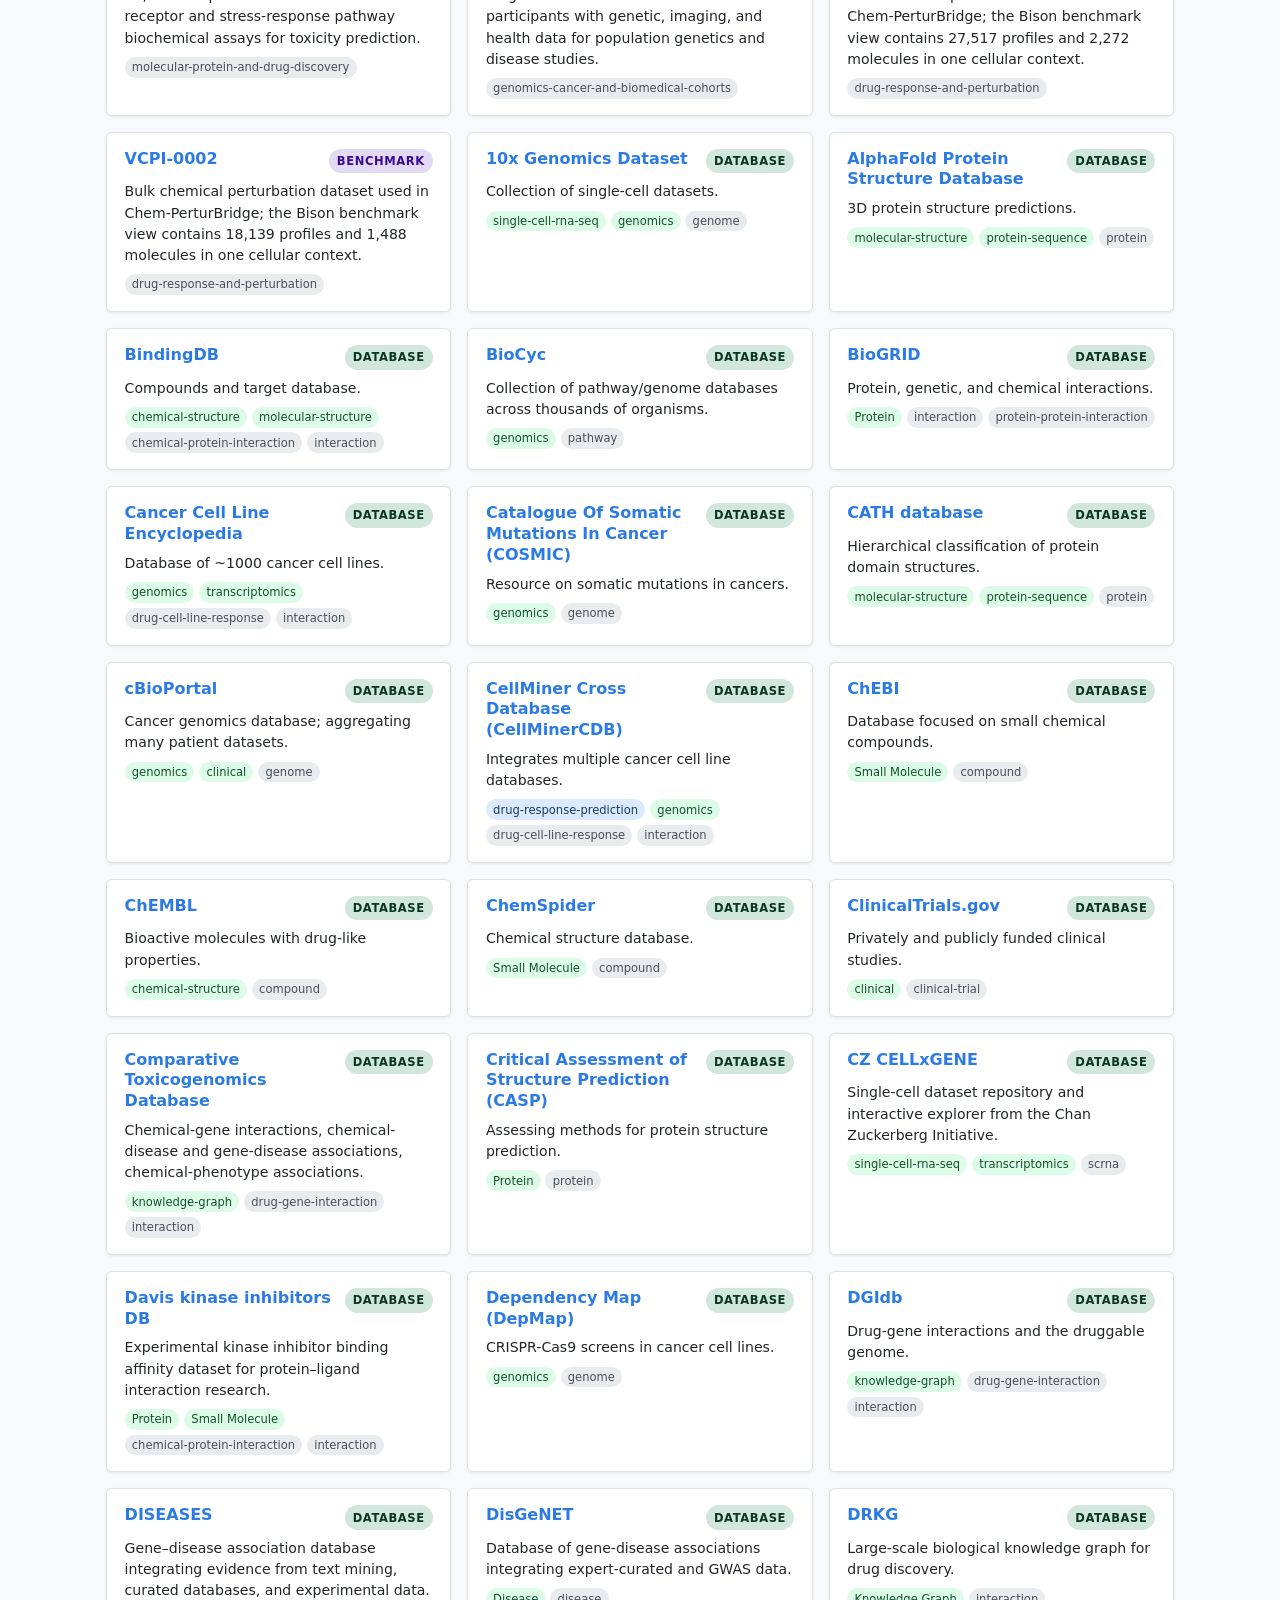
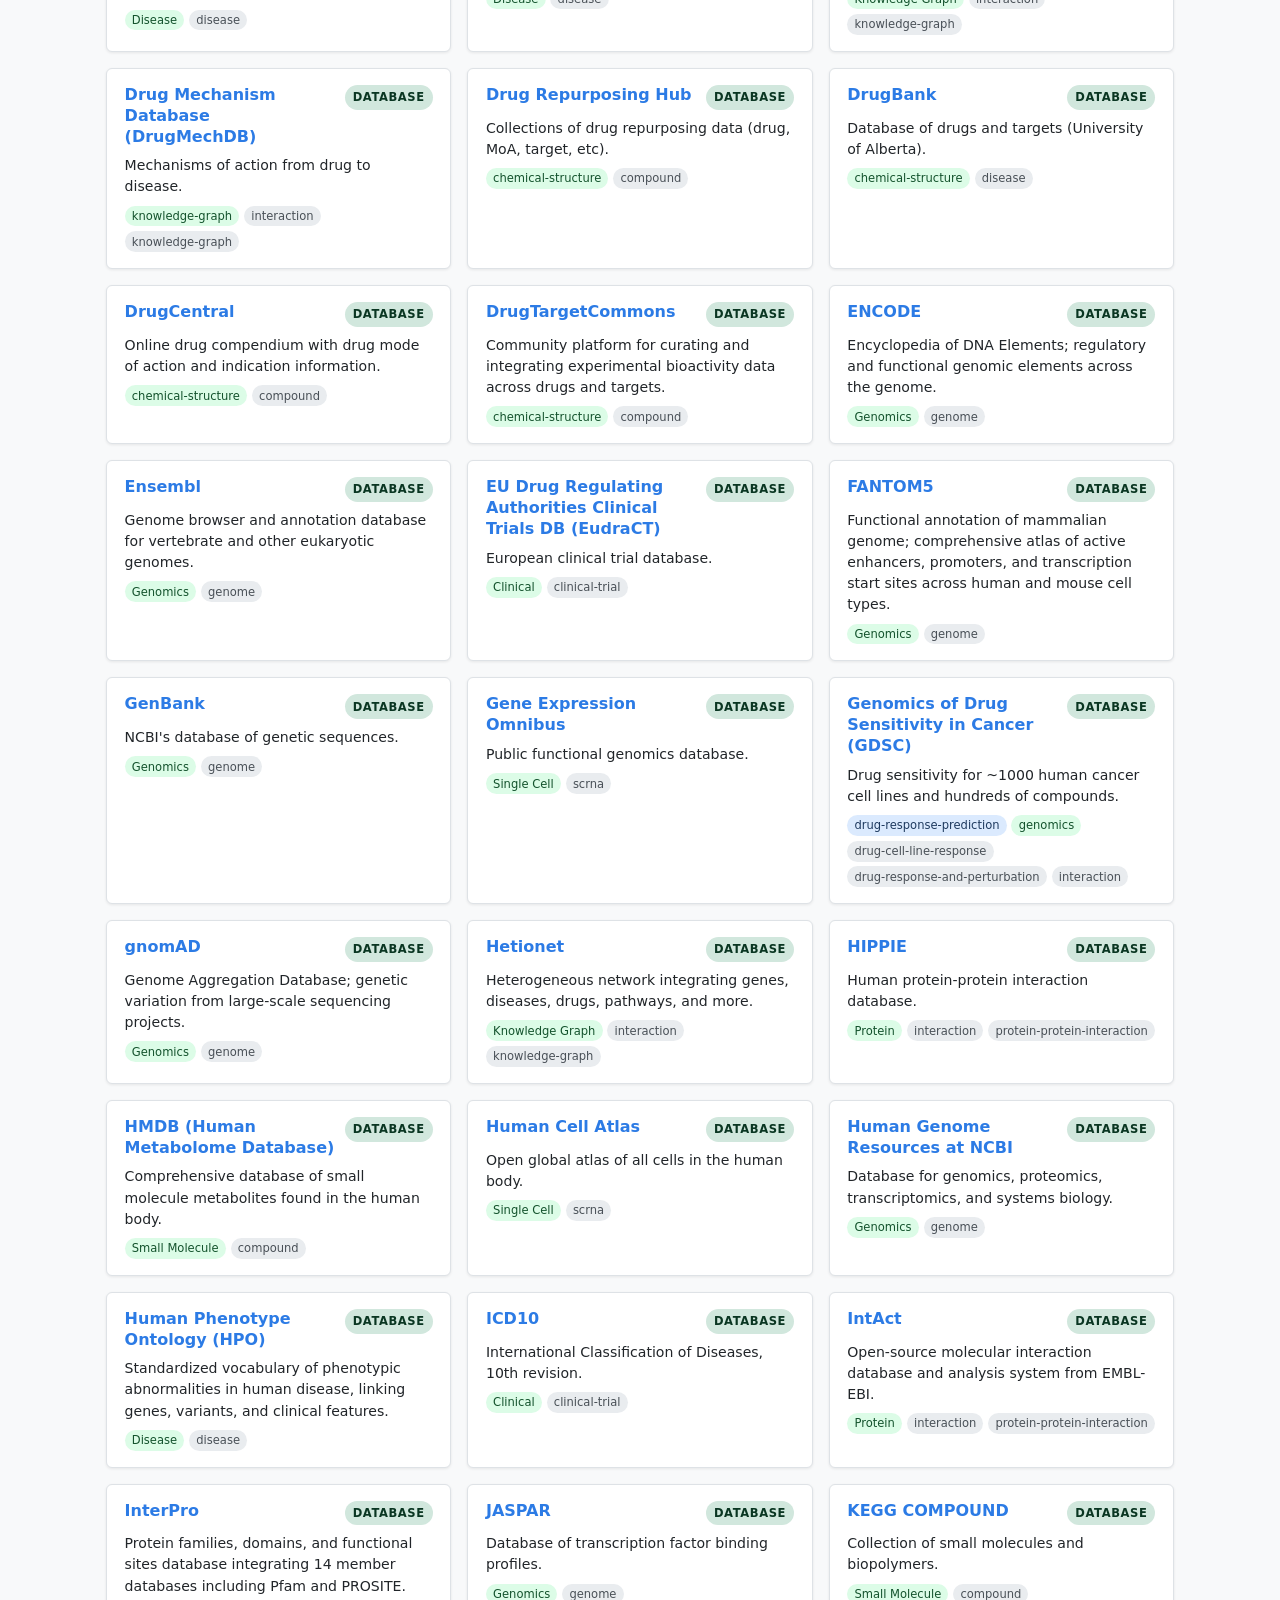
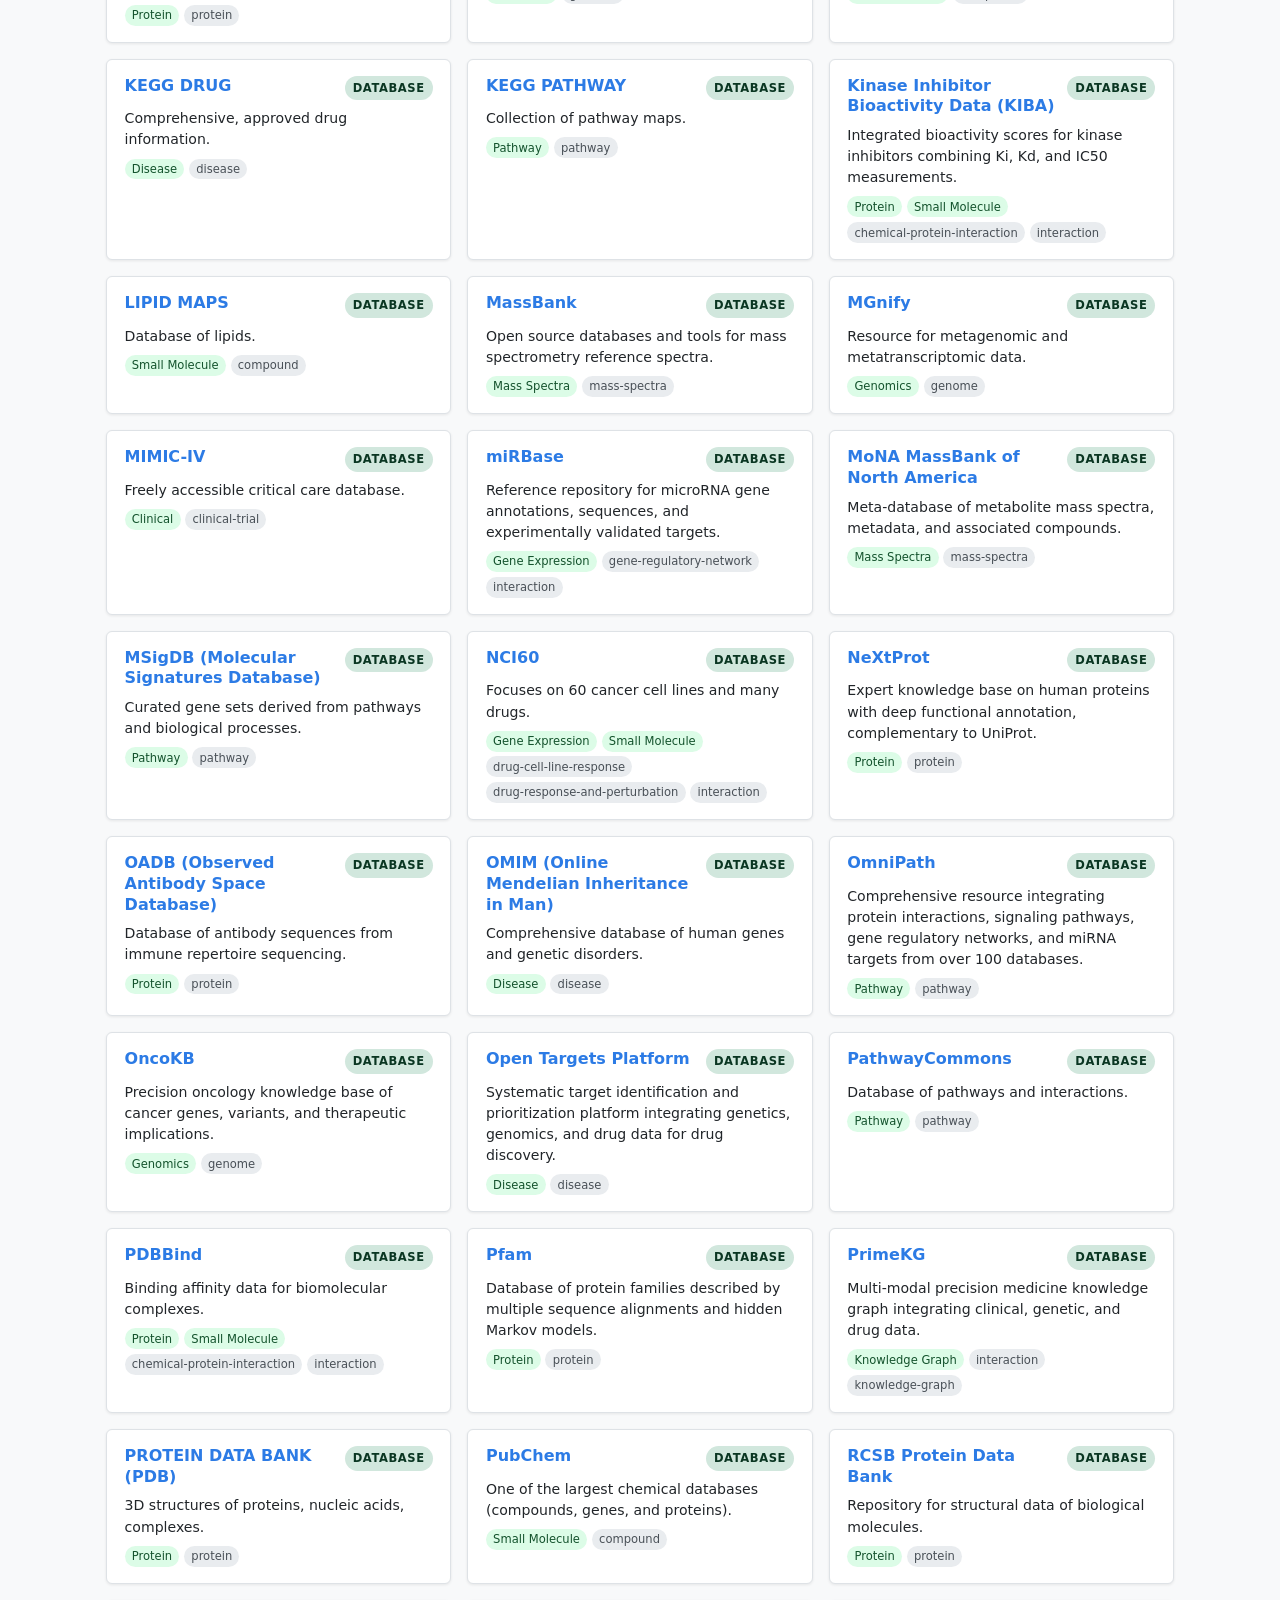
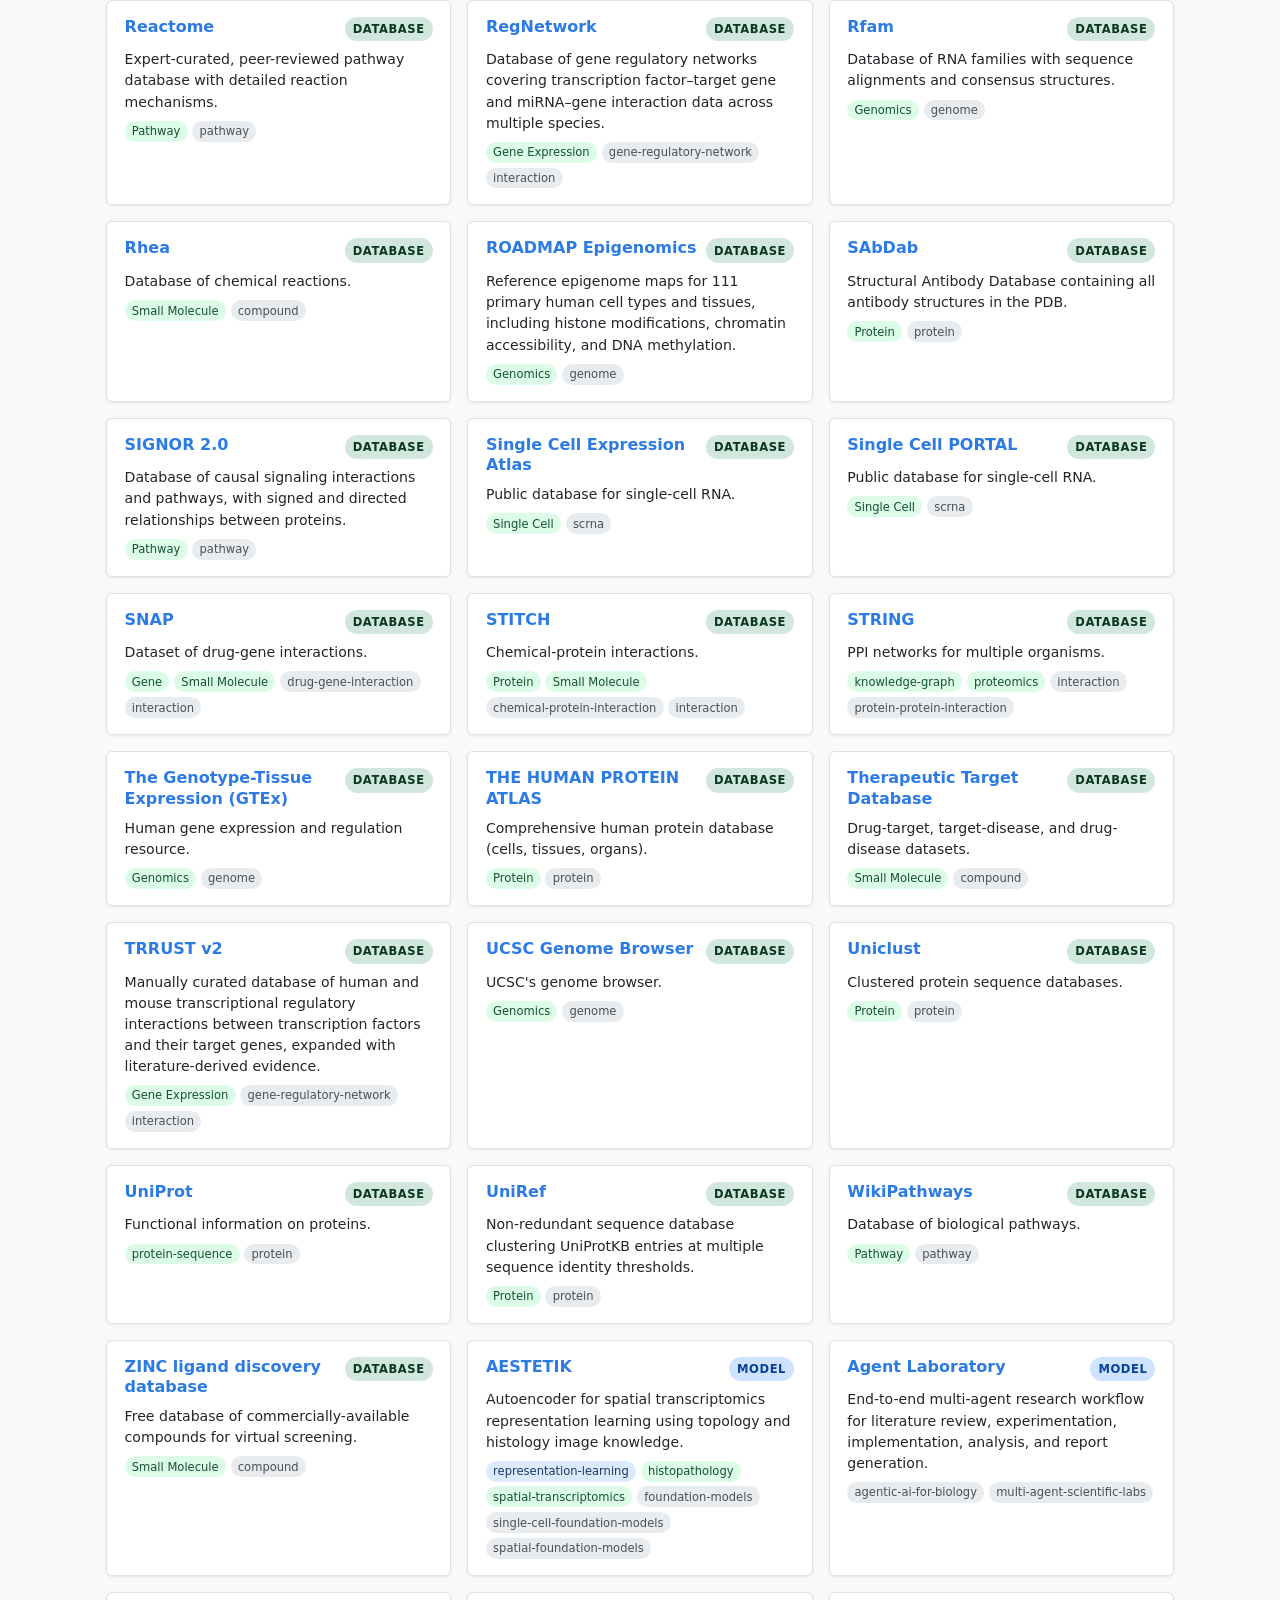
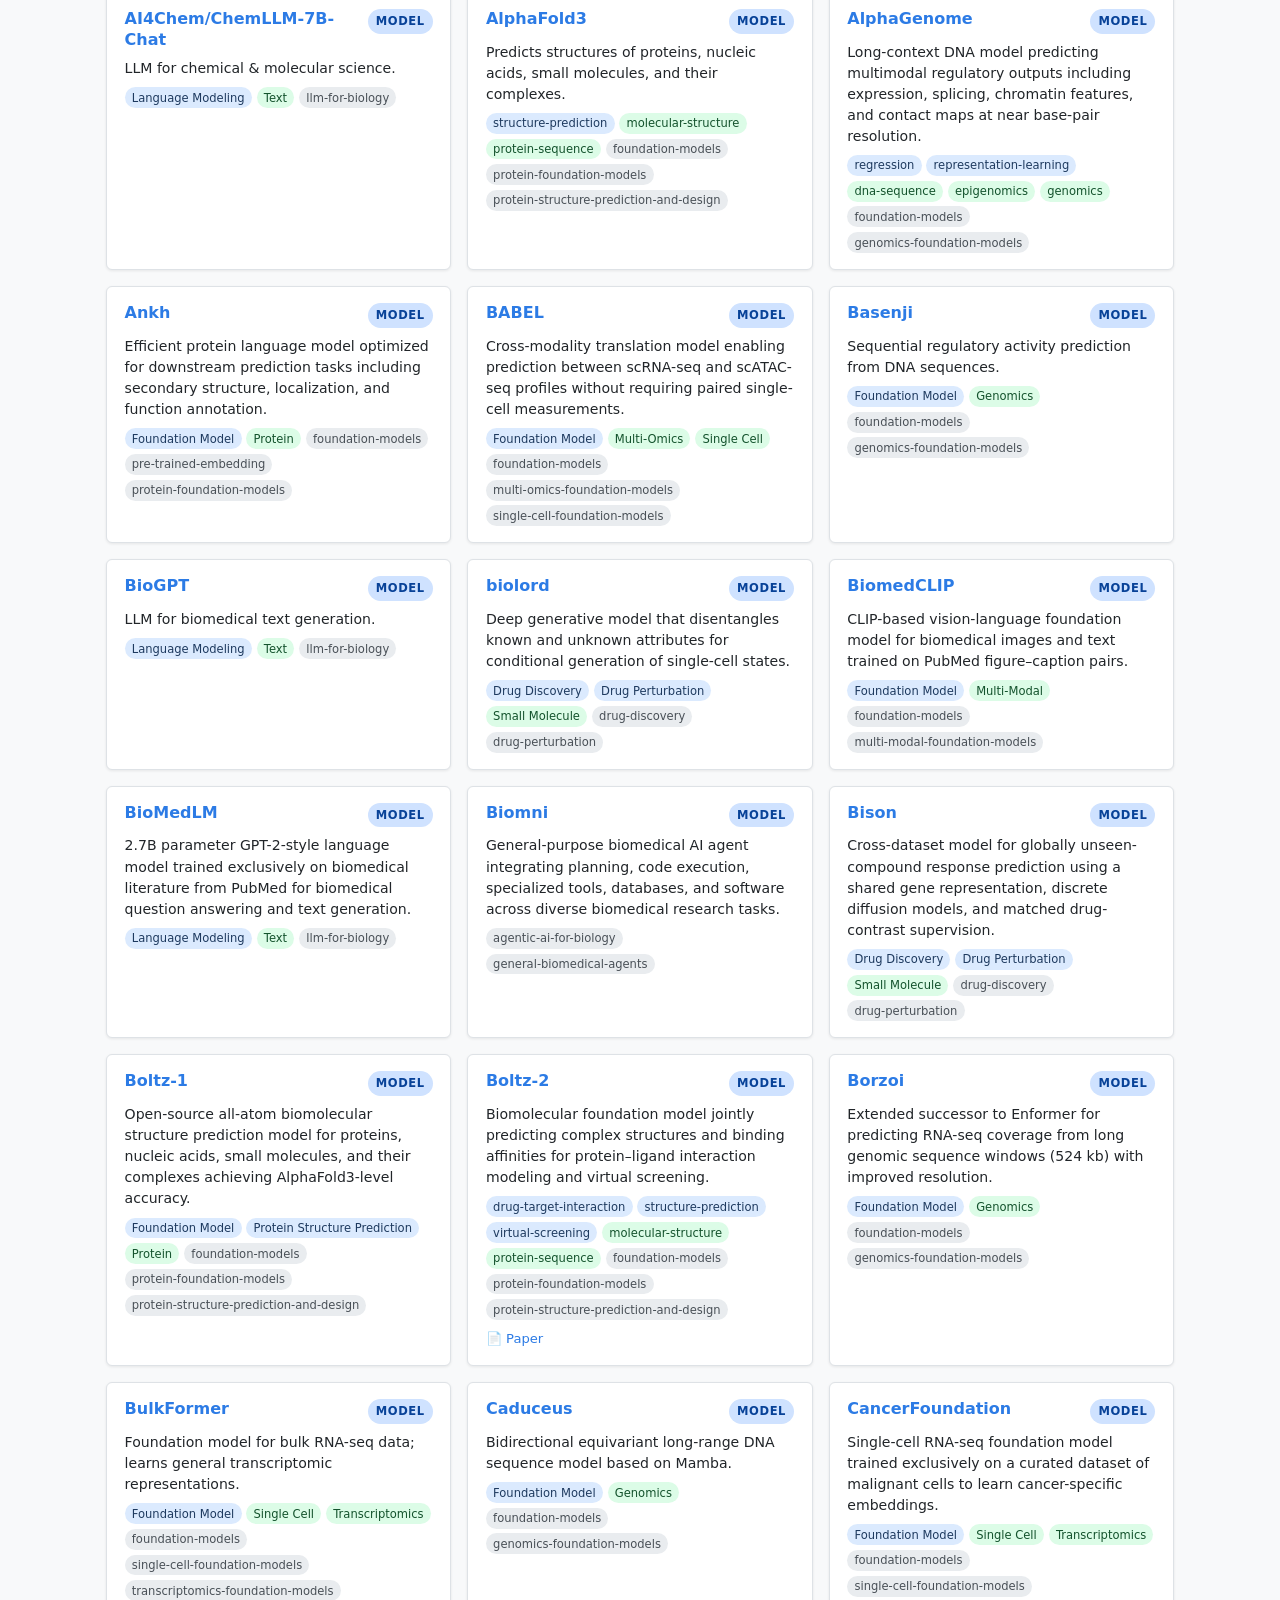
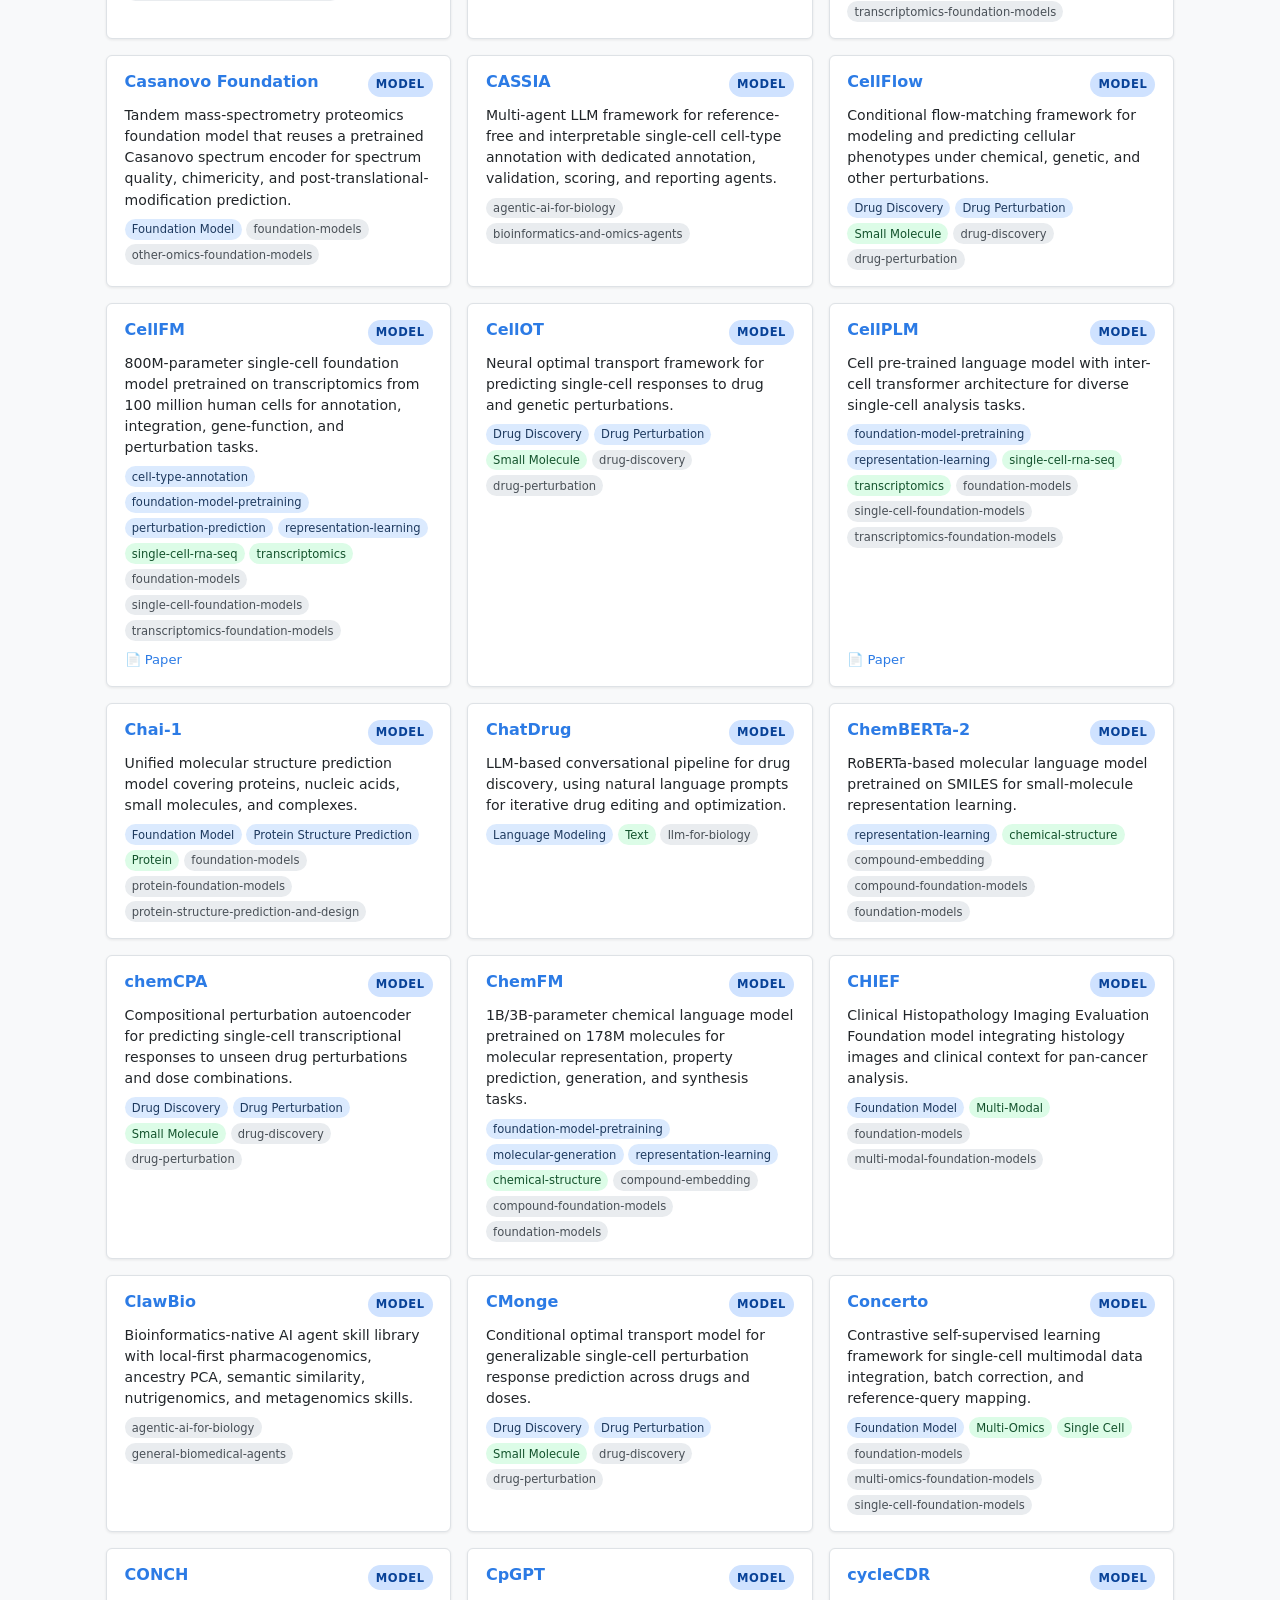
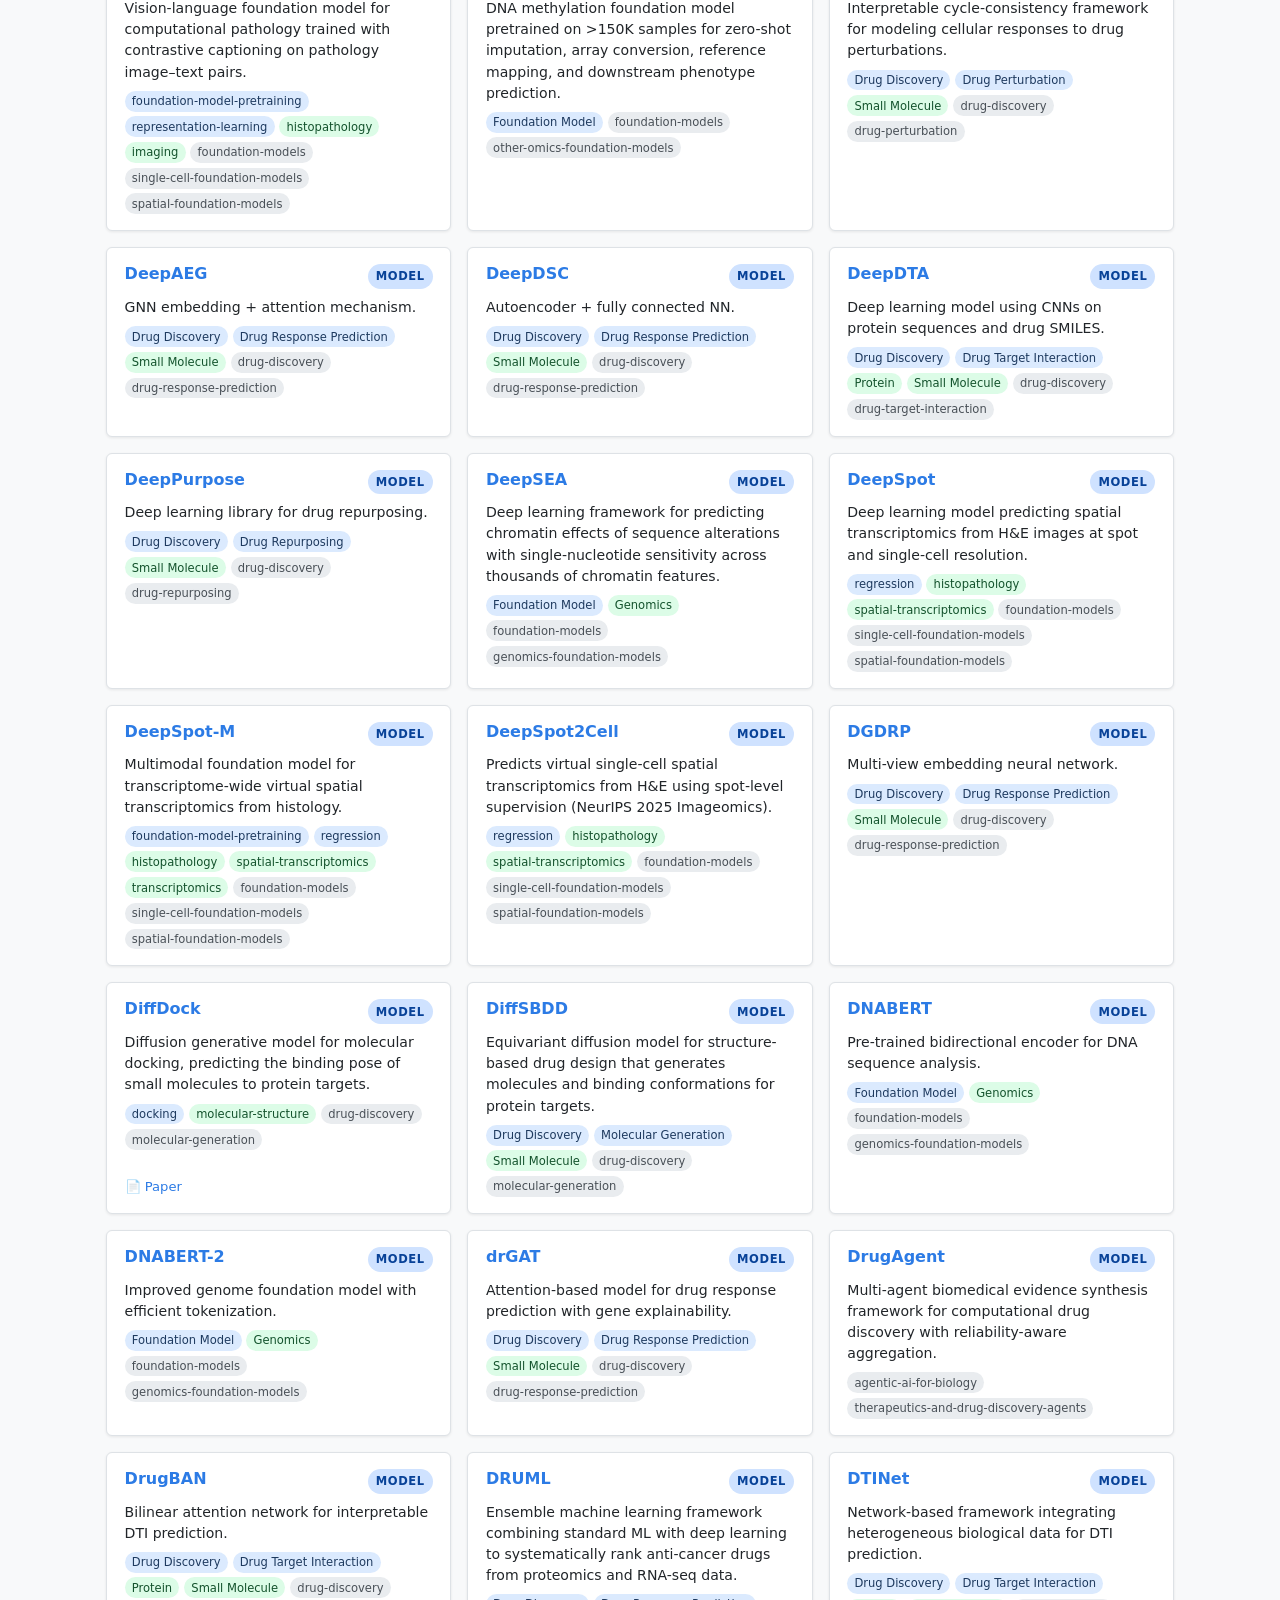
==== commit 209eff54: "feat: link Agent Explorer from Pages" ====
--- a/docs/index.html
+++ b/docs/index.html
@@ -10,7 +10,7 @@
   <header>
     <h1>🧬 Awesome Computational Biology</h1>
     <p class="subtitle">A curated, searchable collection of databases, tools, models, and papers for computational biology.</p>
-    <p><a href="landscape.html">Explore the AI4Bio Landscape →</a> · <a href="dataset-explorer.html">Compare datasets →</a> · <a href="method-explorer.html">Compare methods →</a> · <a href="foundation-explorer.html">Compare foundation models →</a></p>
+    <p><a href="landscape.html">Explore the AI4Bio Landscape →</a> · <a href="dataset-explorer.html">Compare datasets →</a> · <a href="method-explorer.html">Compare methods →</a> · <a href="foundation-explorer.html">Compare foundation models →</a> · <a href="agent-explorer.html">Compare agents →</a></p>
   </header>
 
   <main>
@@ -60,6 +60,7 @@
       · <a href="dataset-explorer.html">Dataset Explorer</a>
       · <a href="method-explorer.html">Method Explorer</a>
       · <a href="foundation-explorer.html">Foundation Model Explorer</a>
+      · <a href="agent-explorer.html">Agent Explorer</a>
       · Data from <code>data/resources.json</code>
     </p>
   </footer>
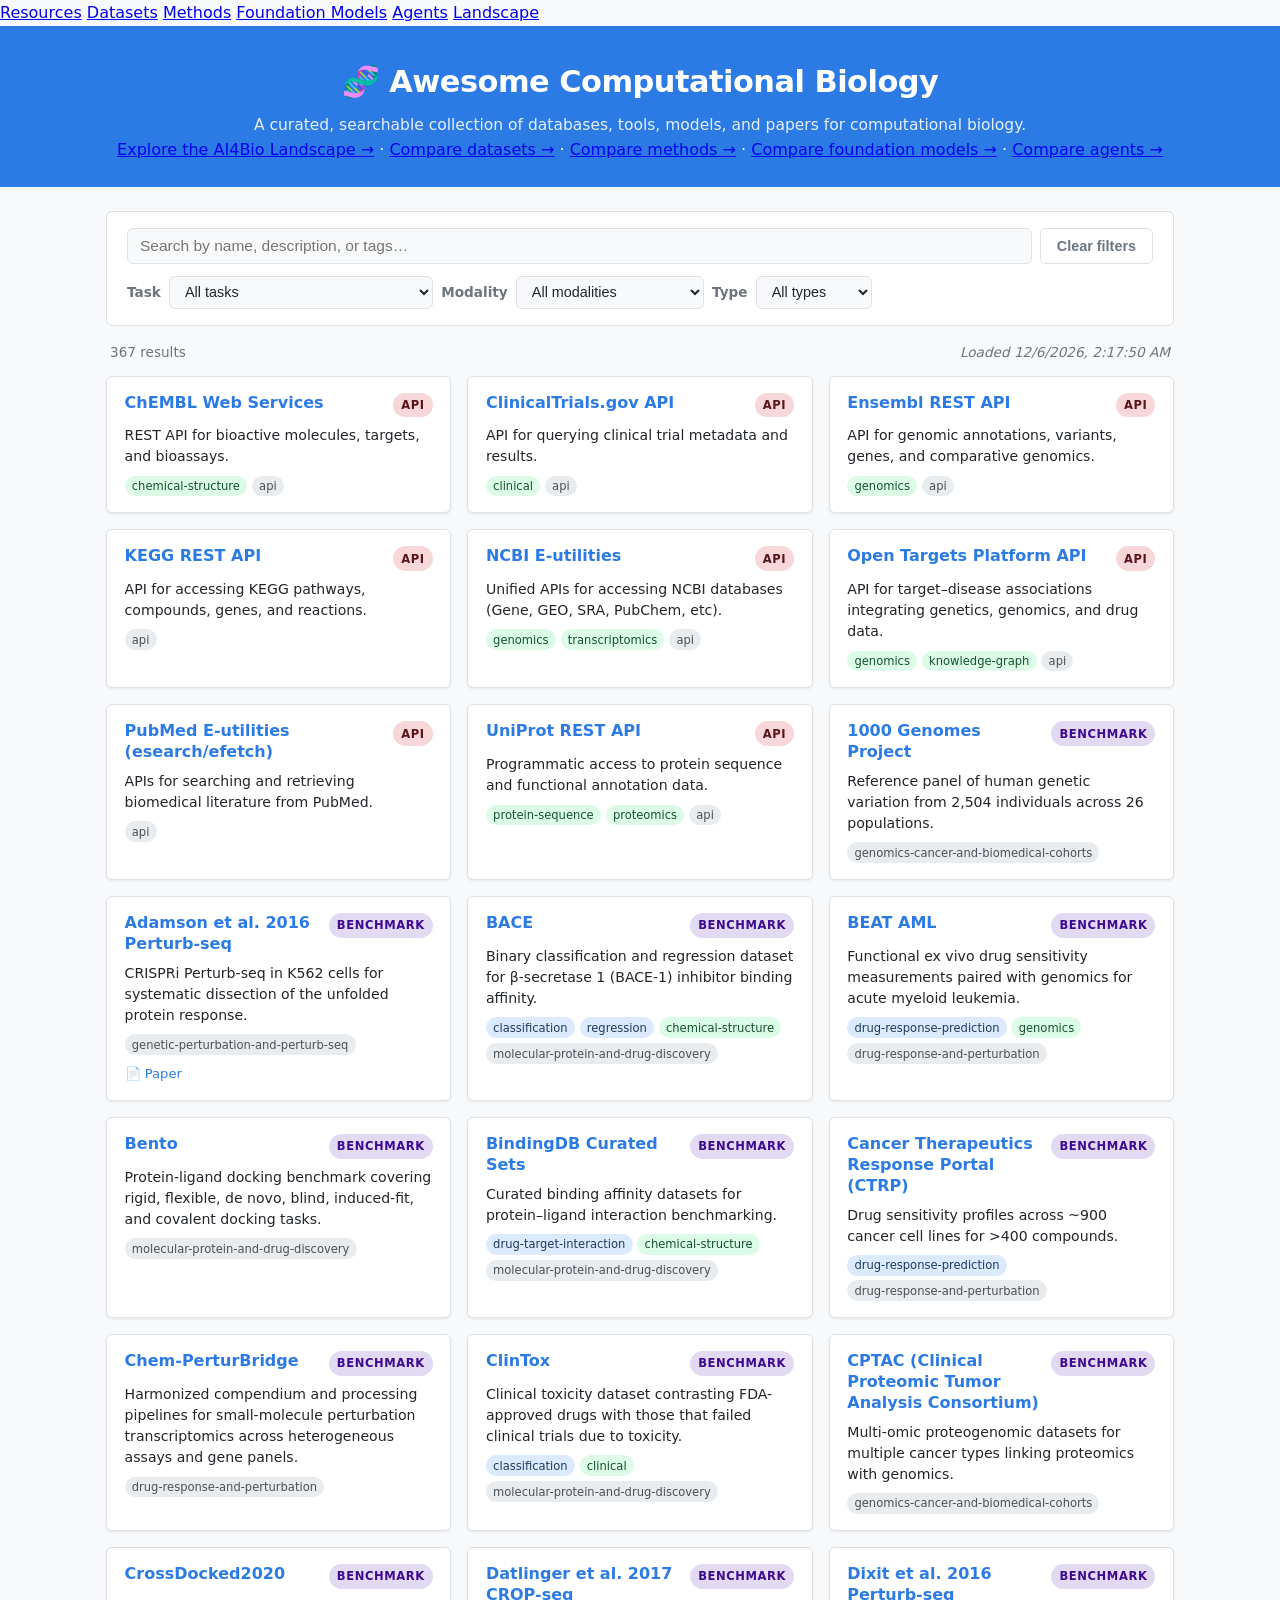
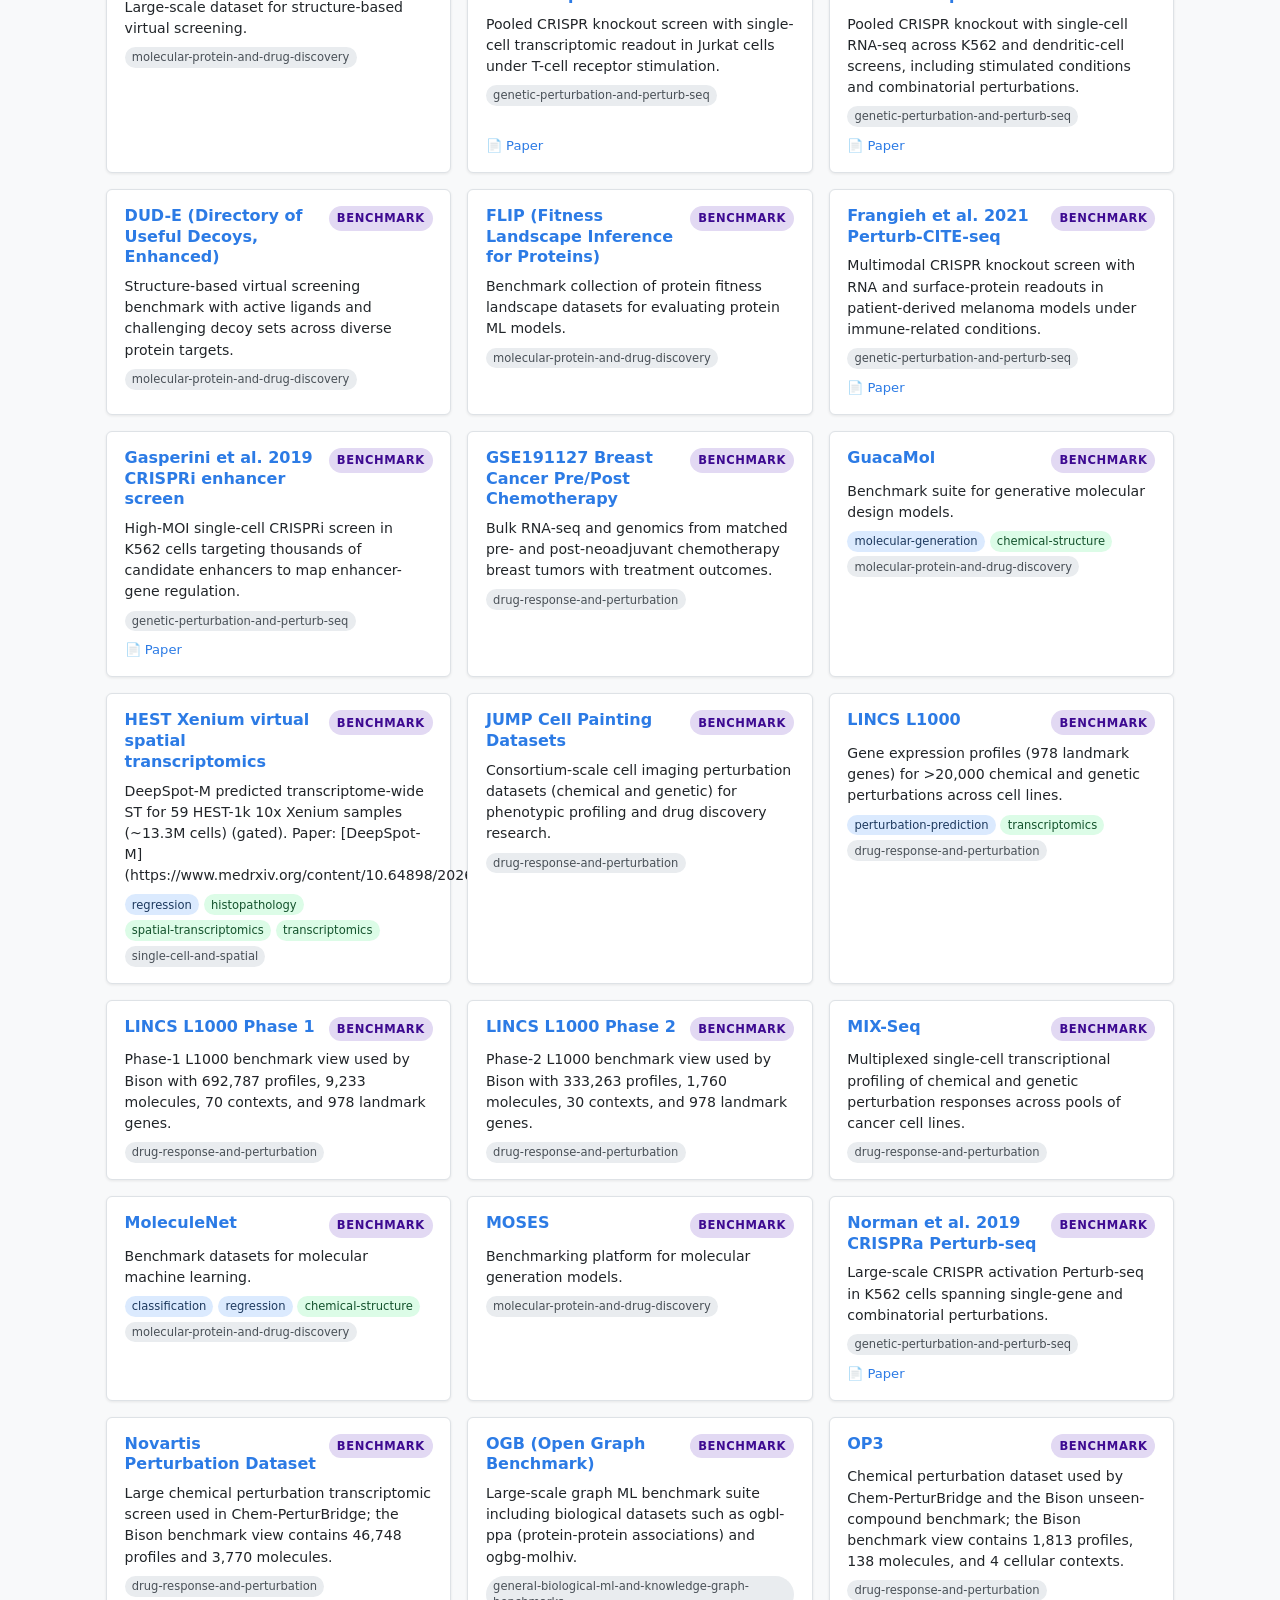
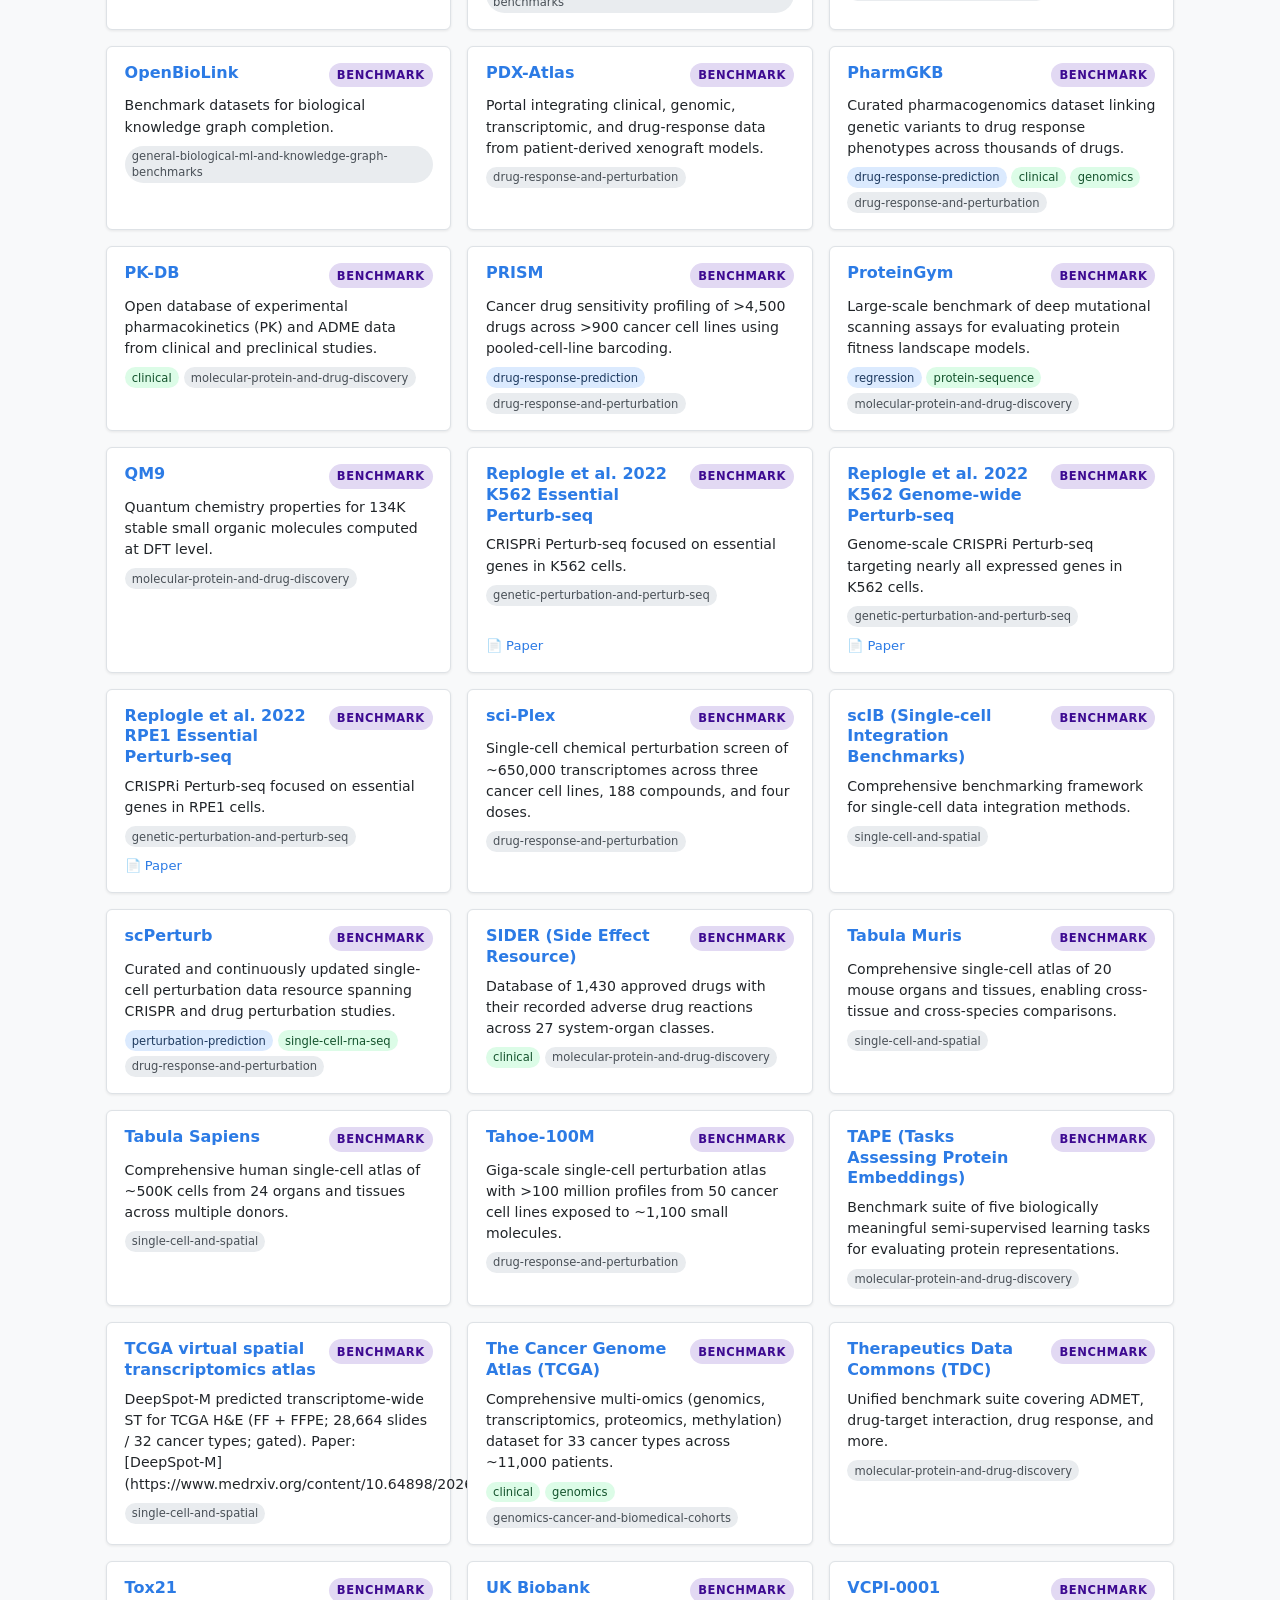
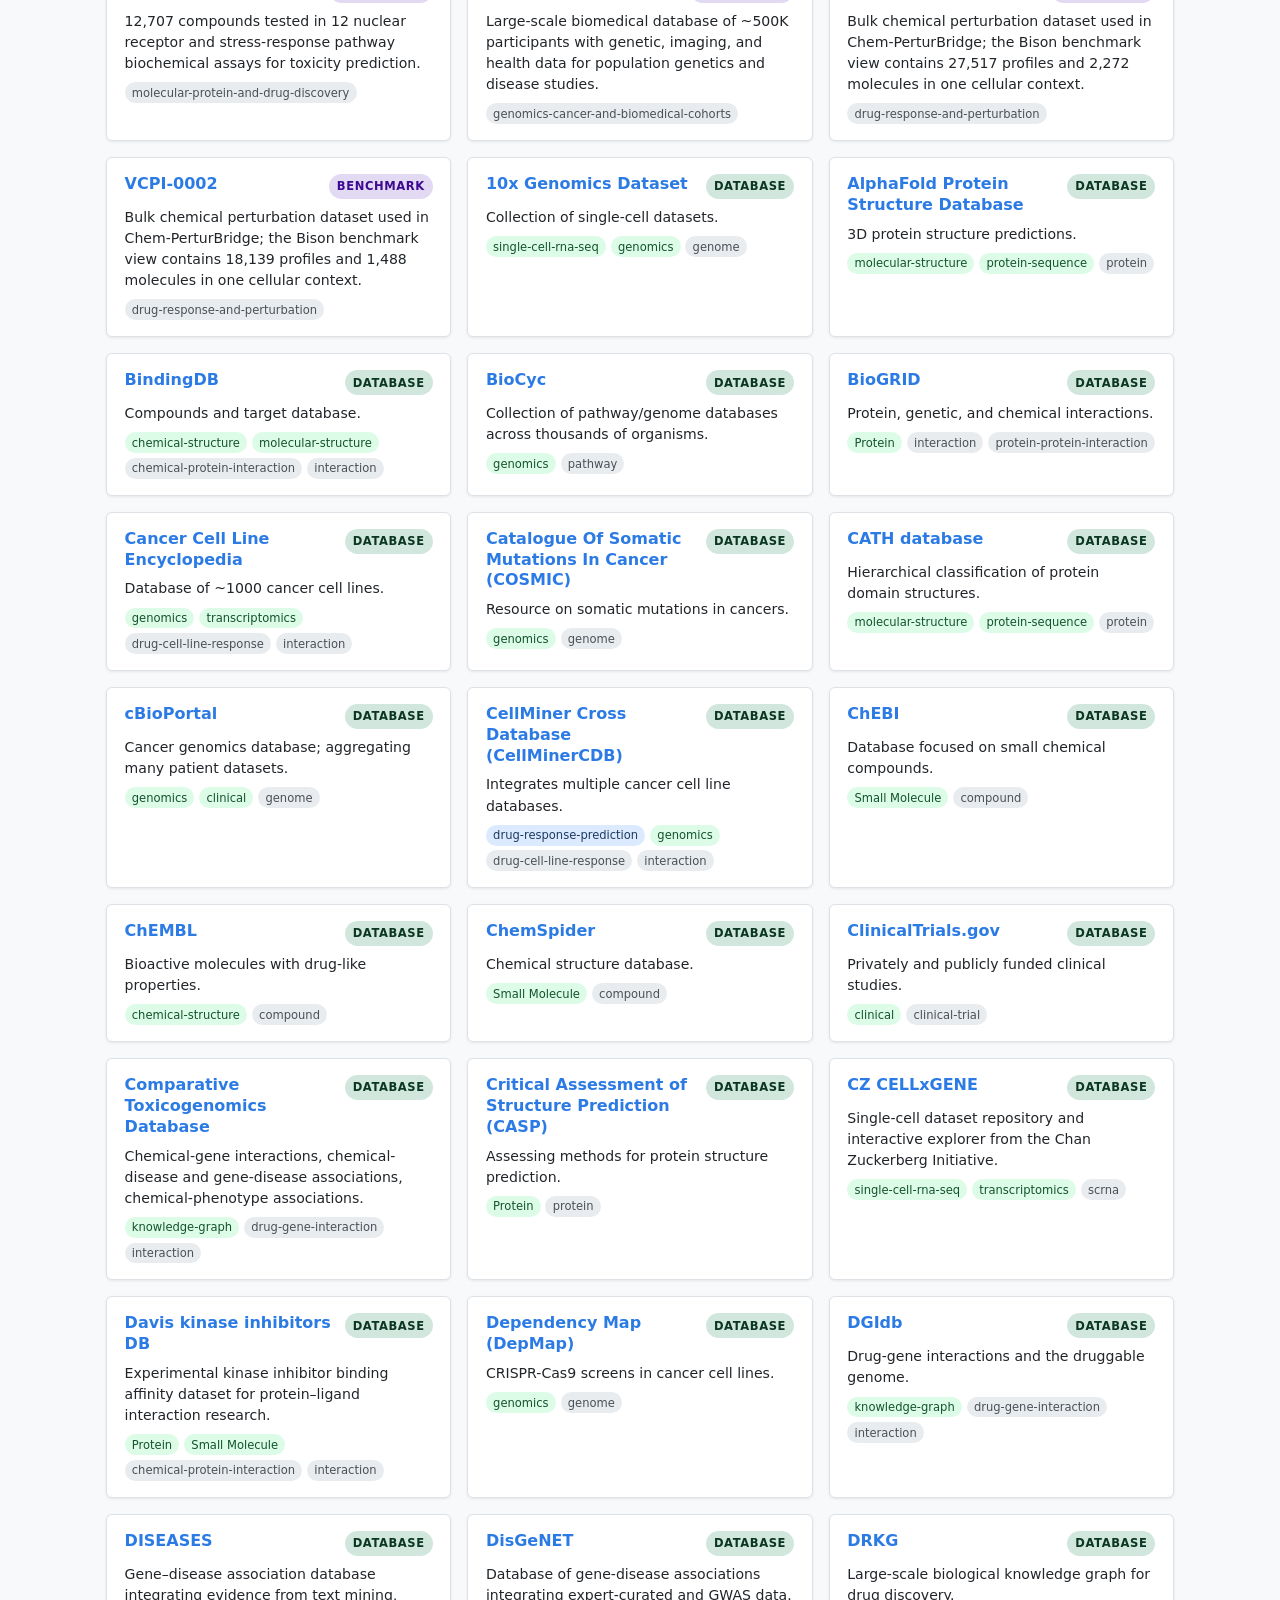
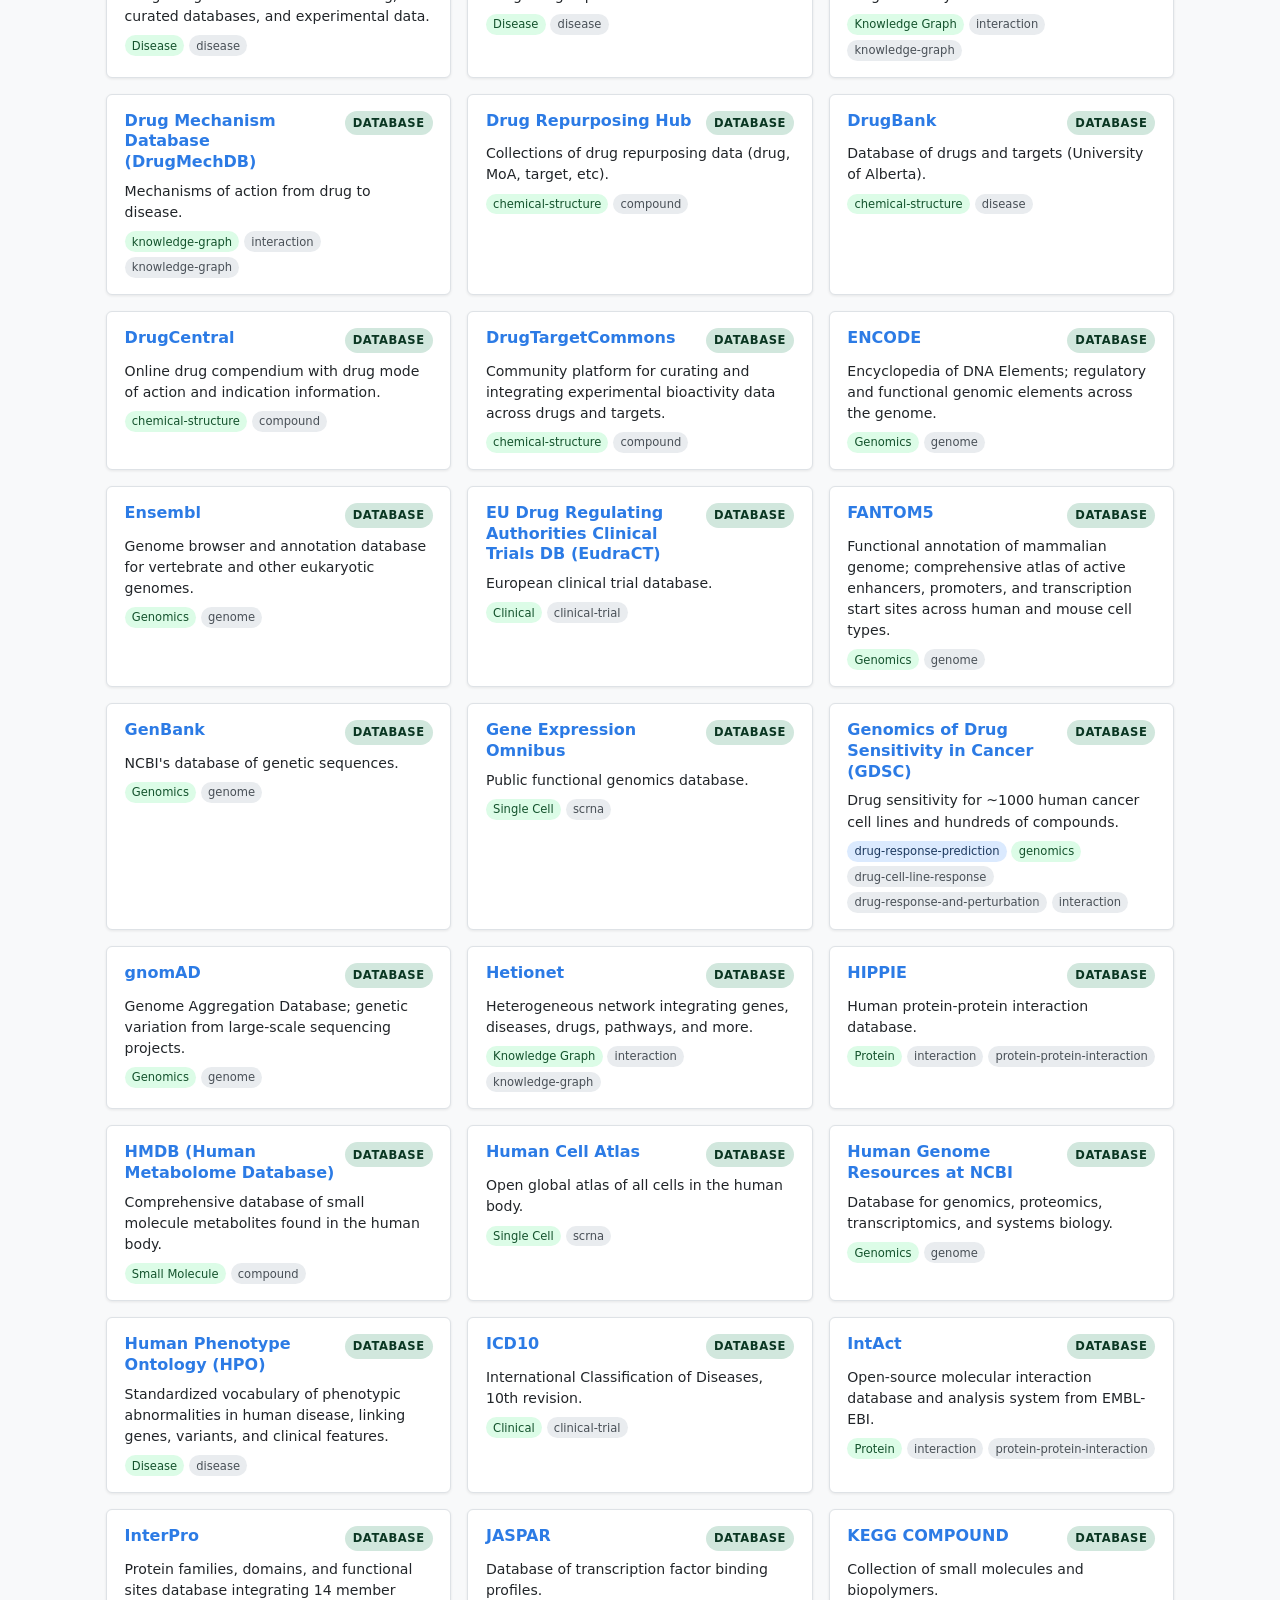
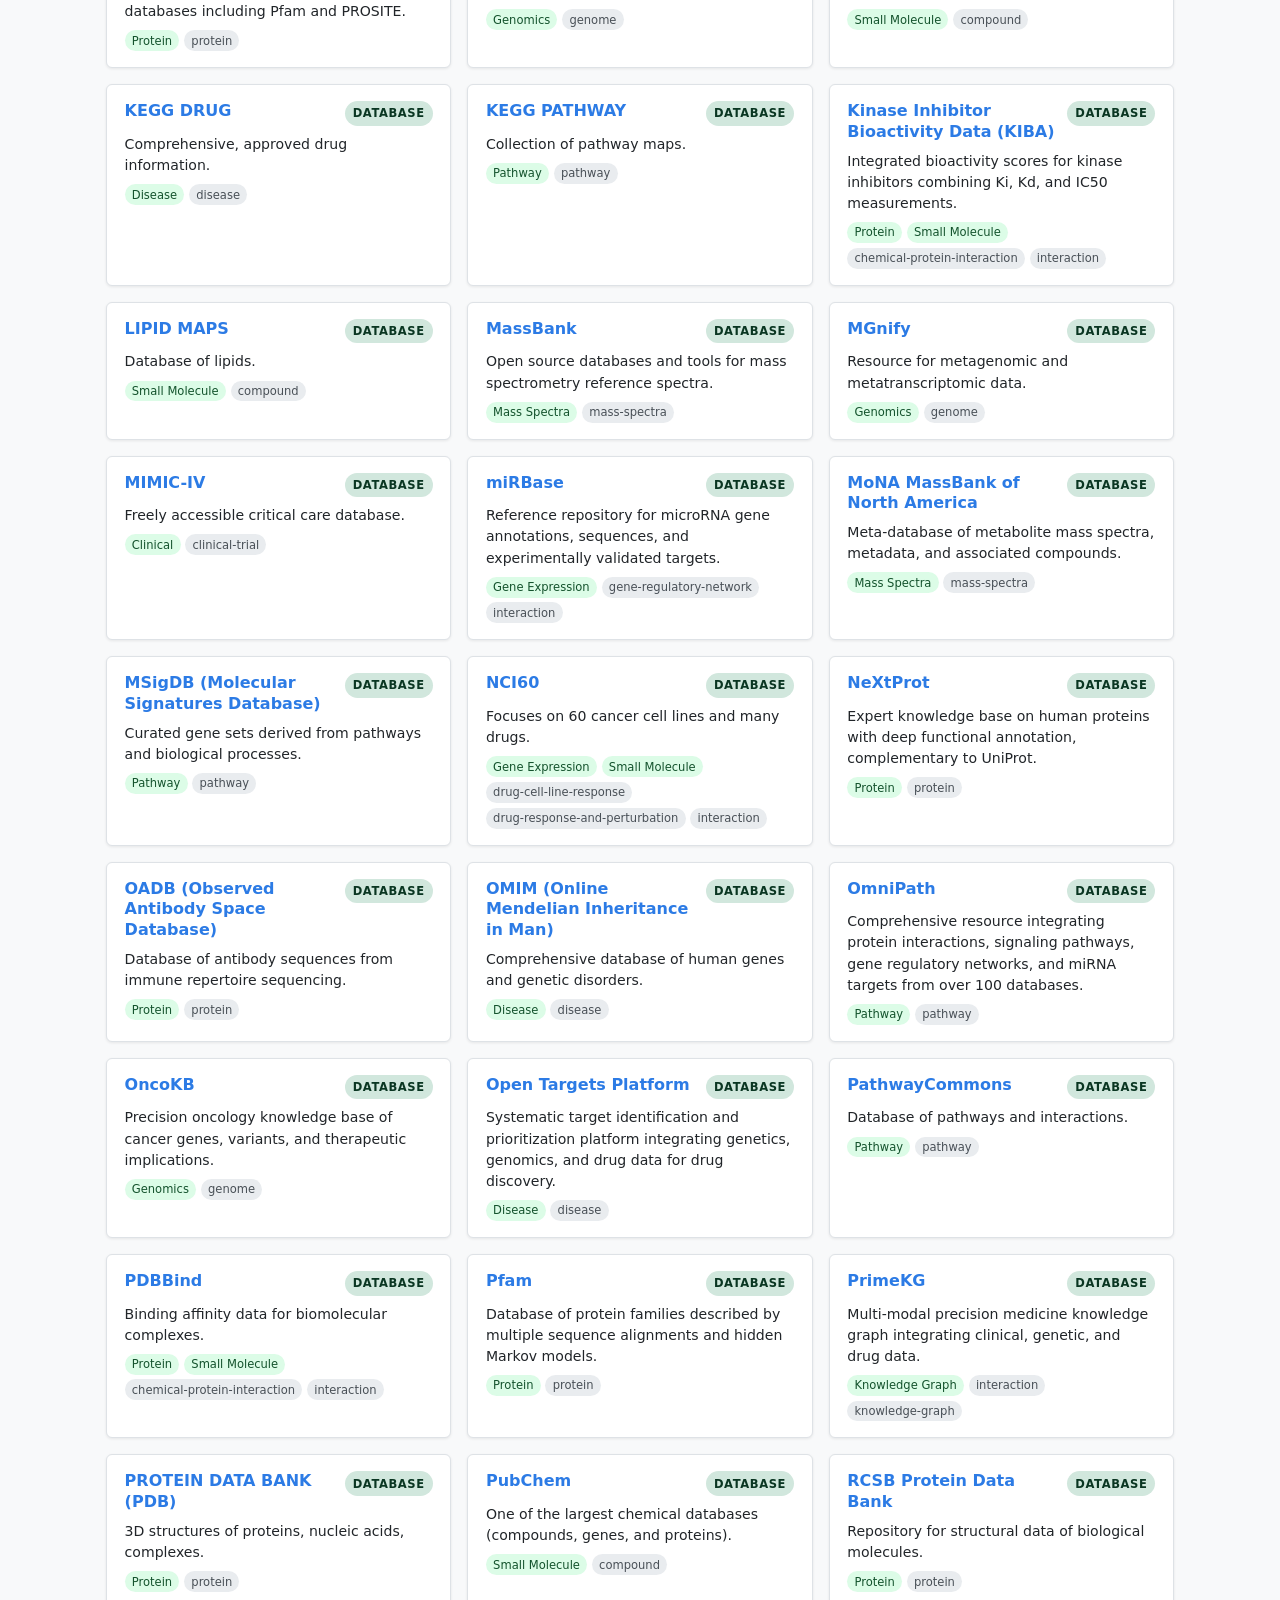
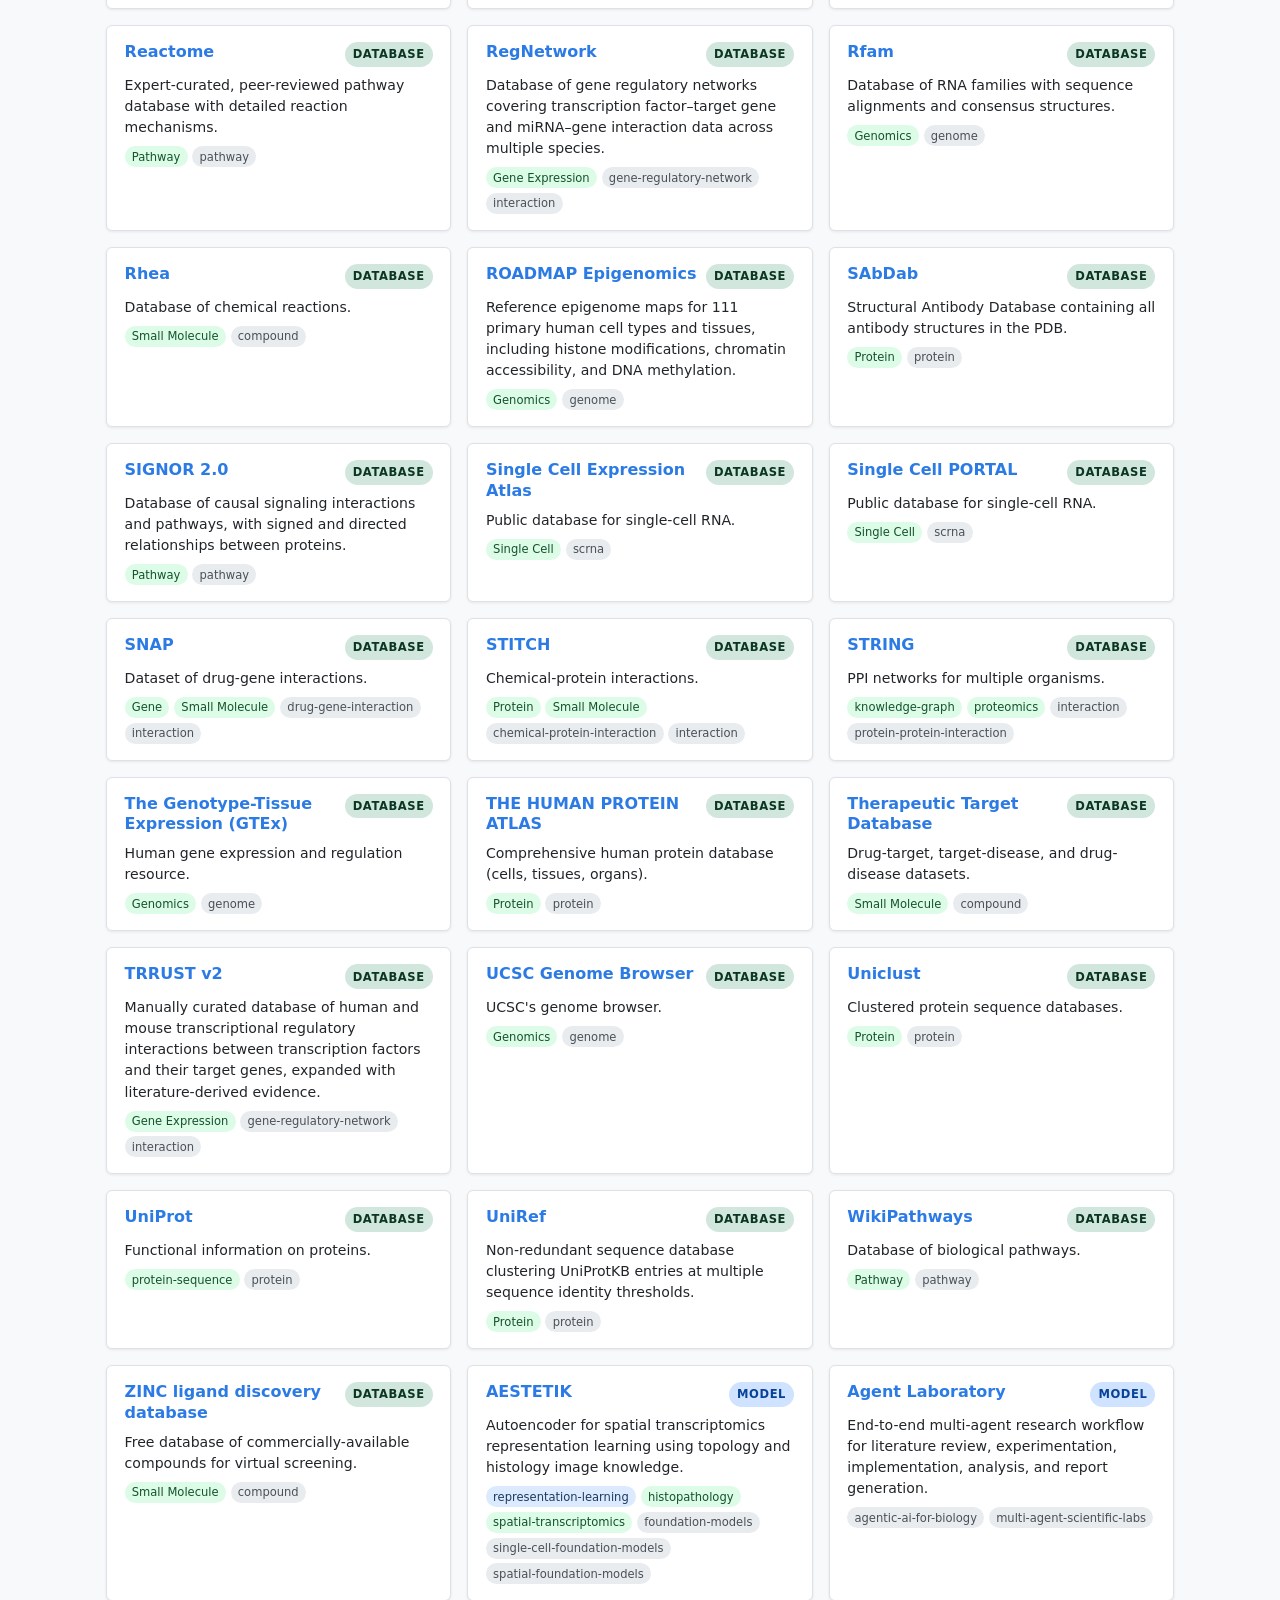
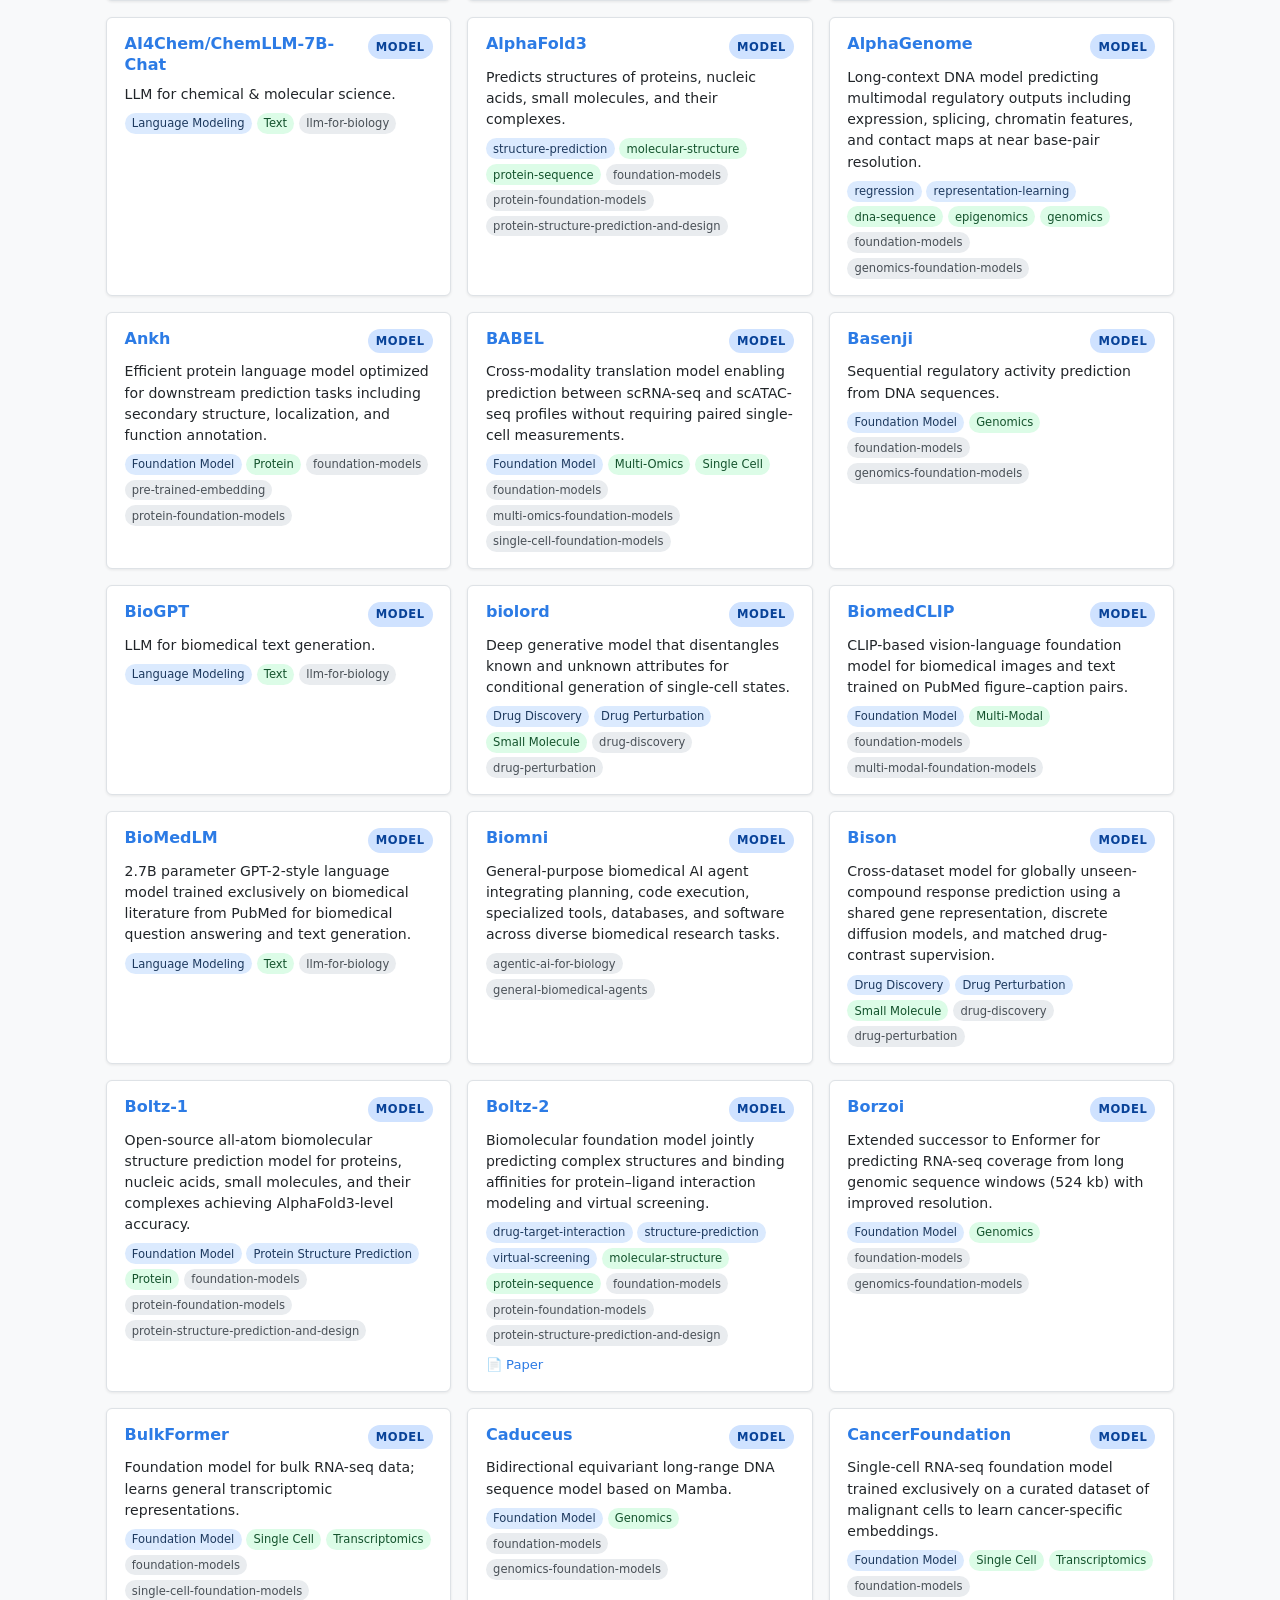
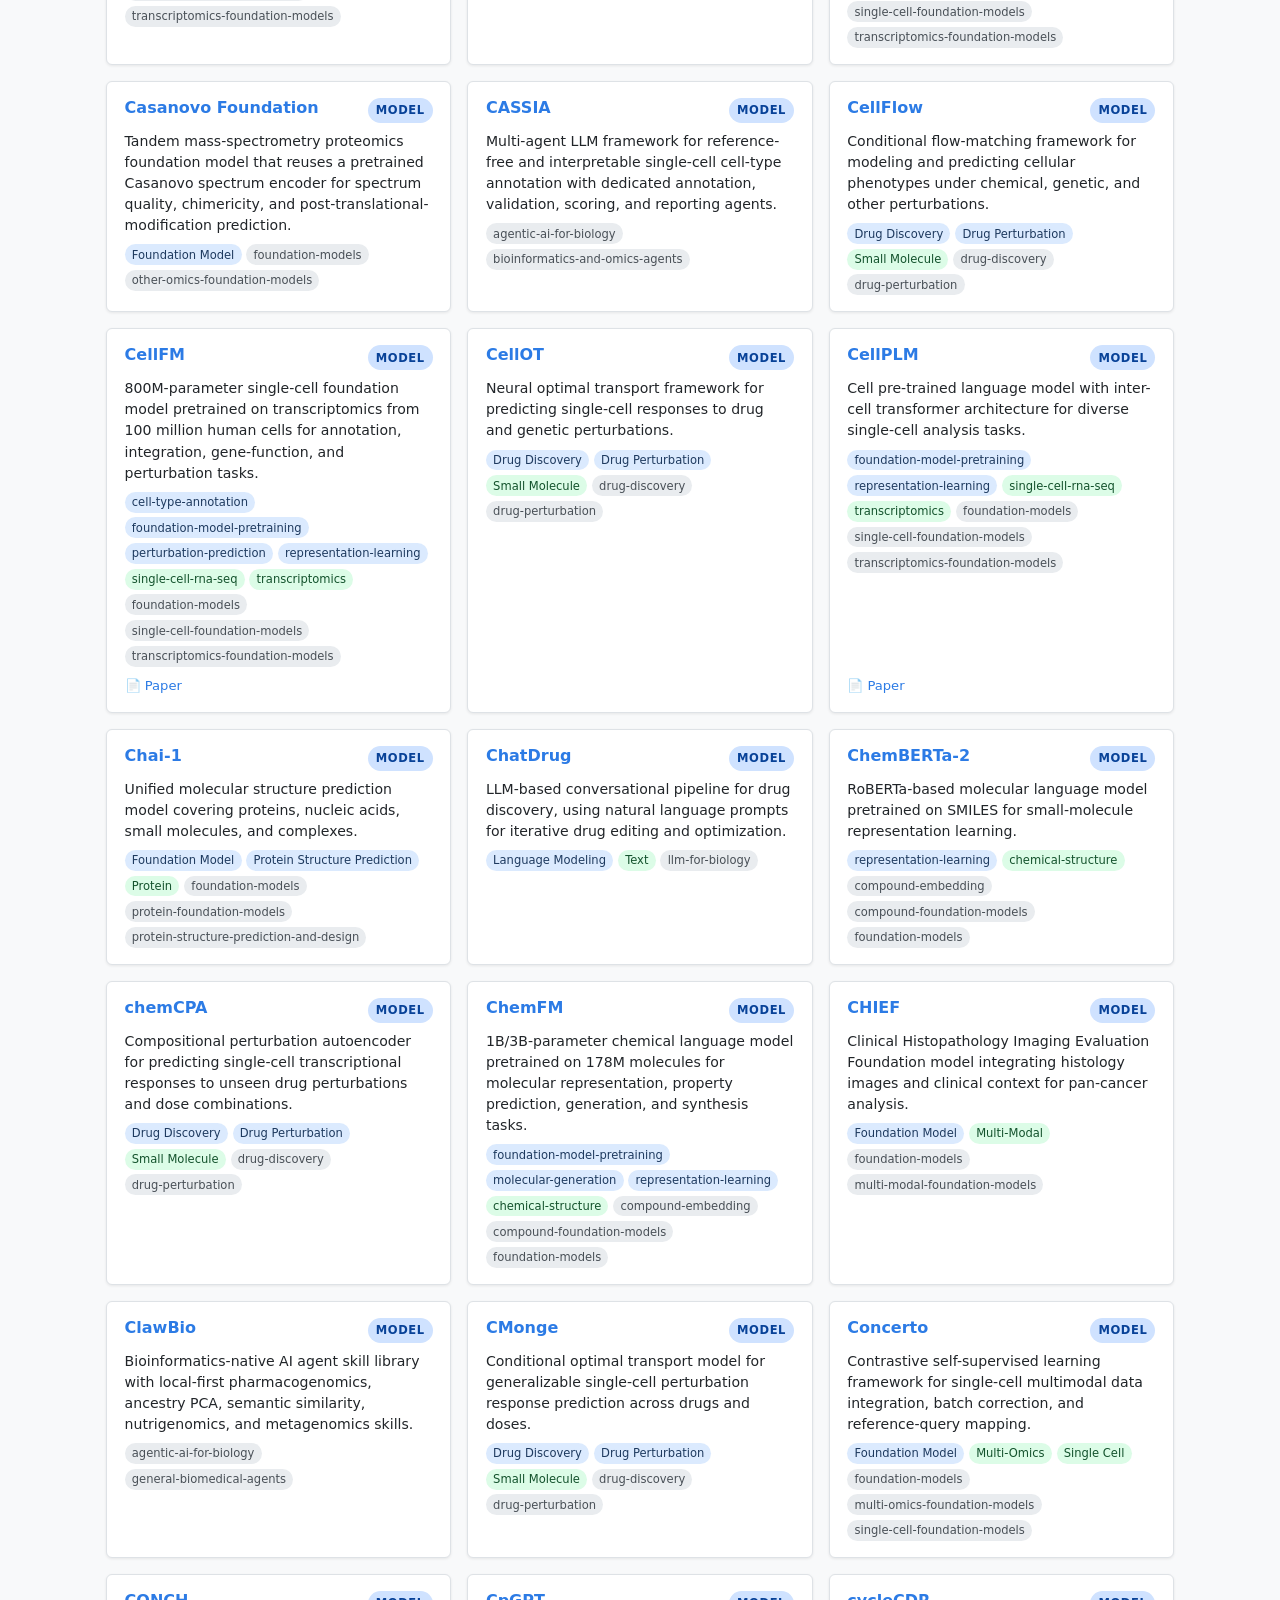
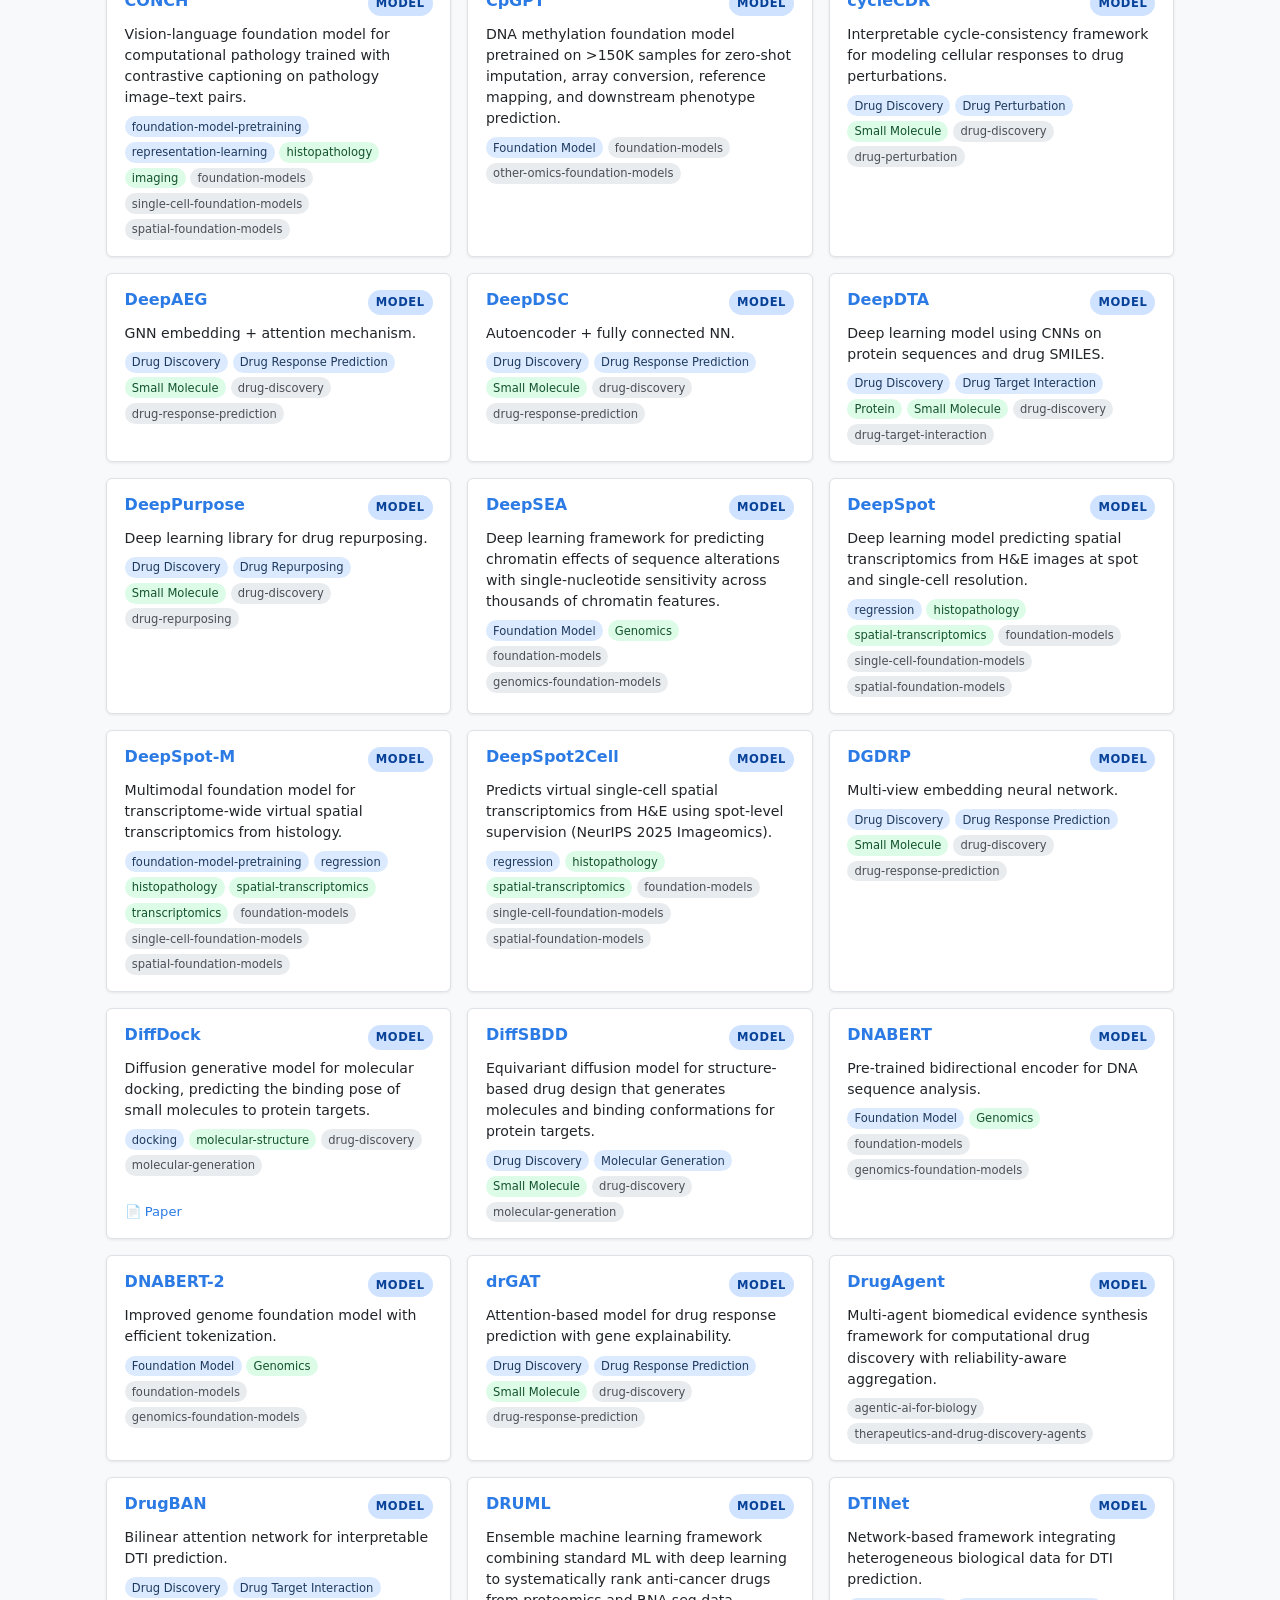
==== commit 8ac821f1: "feat: add shared explorer navigation" ====
--- a/docs/index.html
+++ b/docs/index.html
@@ -7,6 +7,14 @@
   <link rel="stylesheet" href="styles.css" />
 </head>
 <body>
+  <nav class="site-nav" aria-label="Primary navigation">
+    <a href="index.html">Resources</a>
+    <a href="dataset-explorer.html">Datasets</a>
+    <a href="method-explorer.html">Methods</a>
+    <a href="foundation-explorer.html">Foundation Models</a>
+    <a href="agent-explorer.html">Agents</a>
+    <a href="landscape.html">Landscape</a>
+  </nav>
   <header>
     <h1>🧬 Awesome Computational Biology</h1>
     <p class="subtitle">A curated, searchable collection of databases, tools, models, and papers for computational biology.</p>
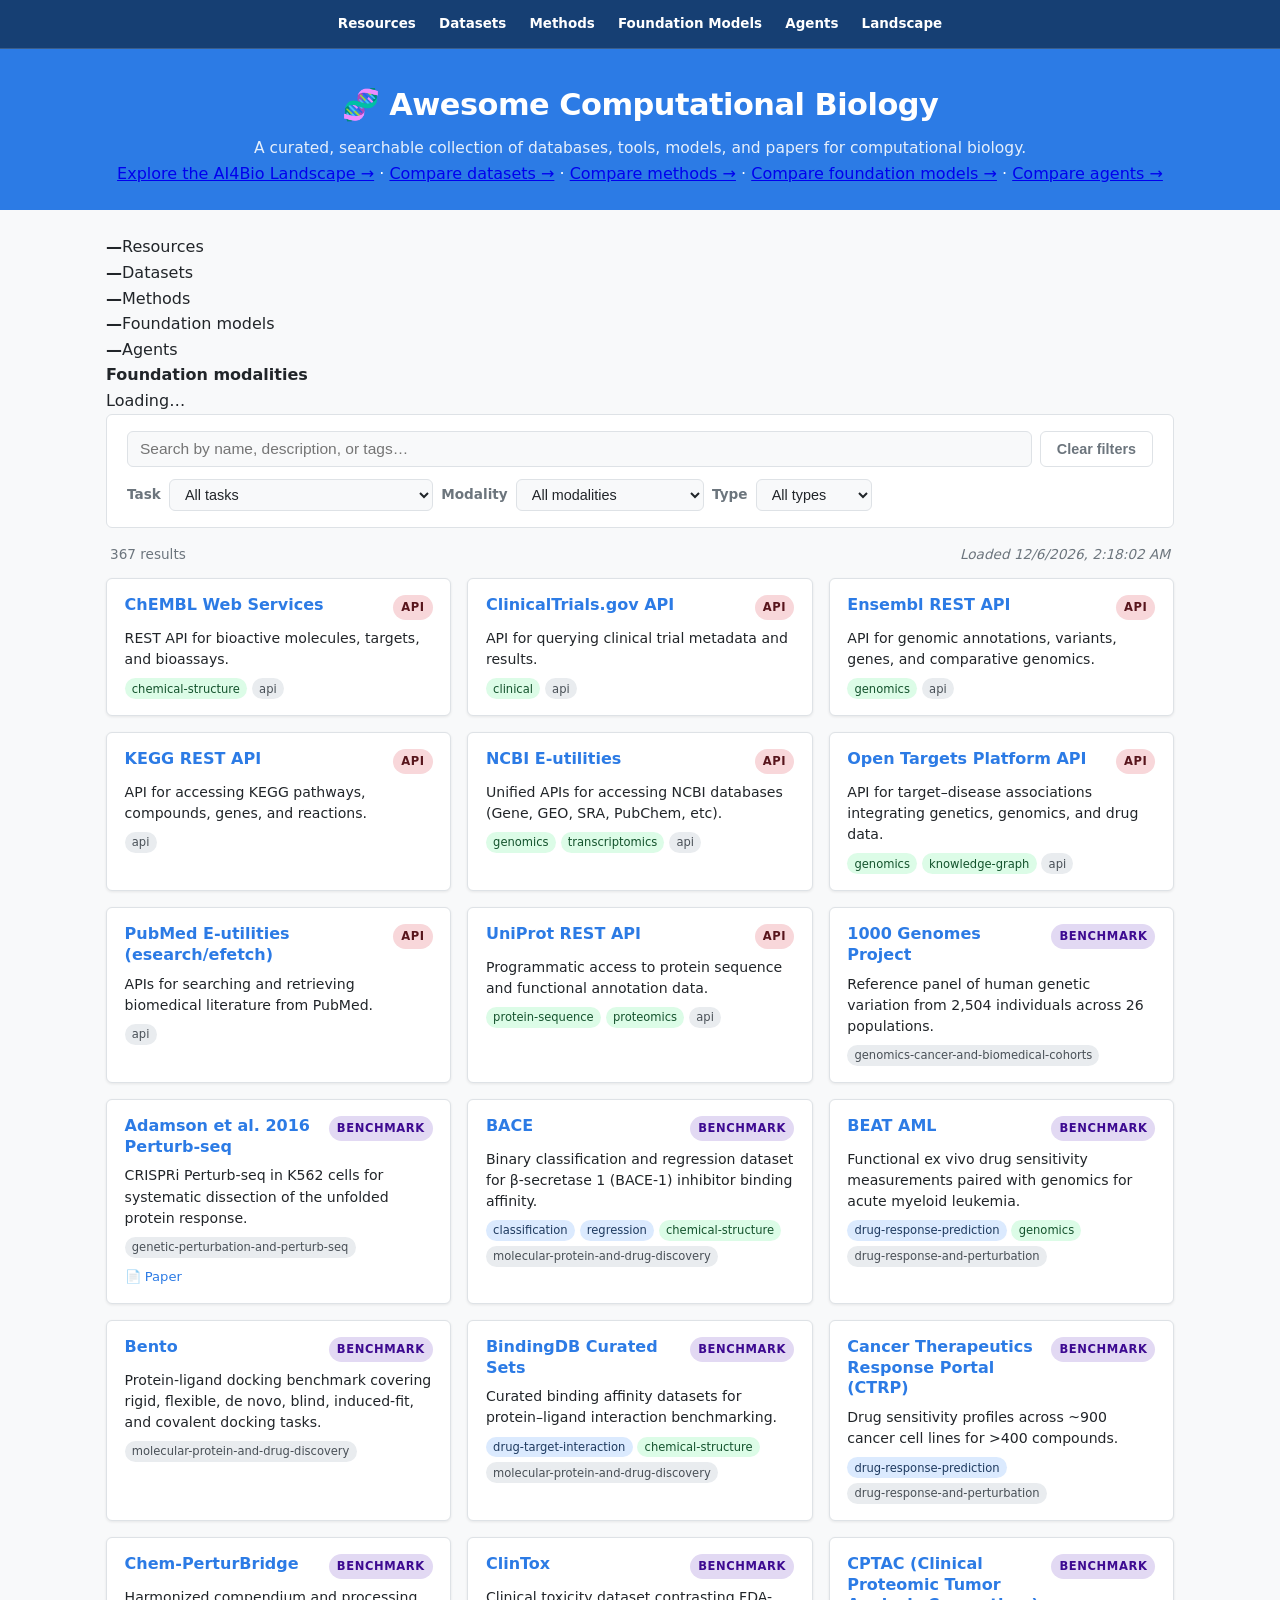
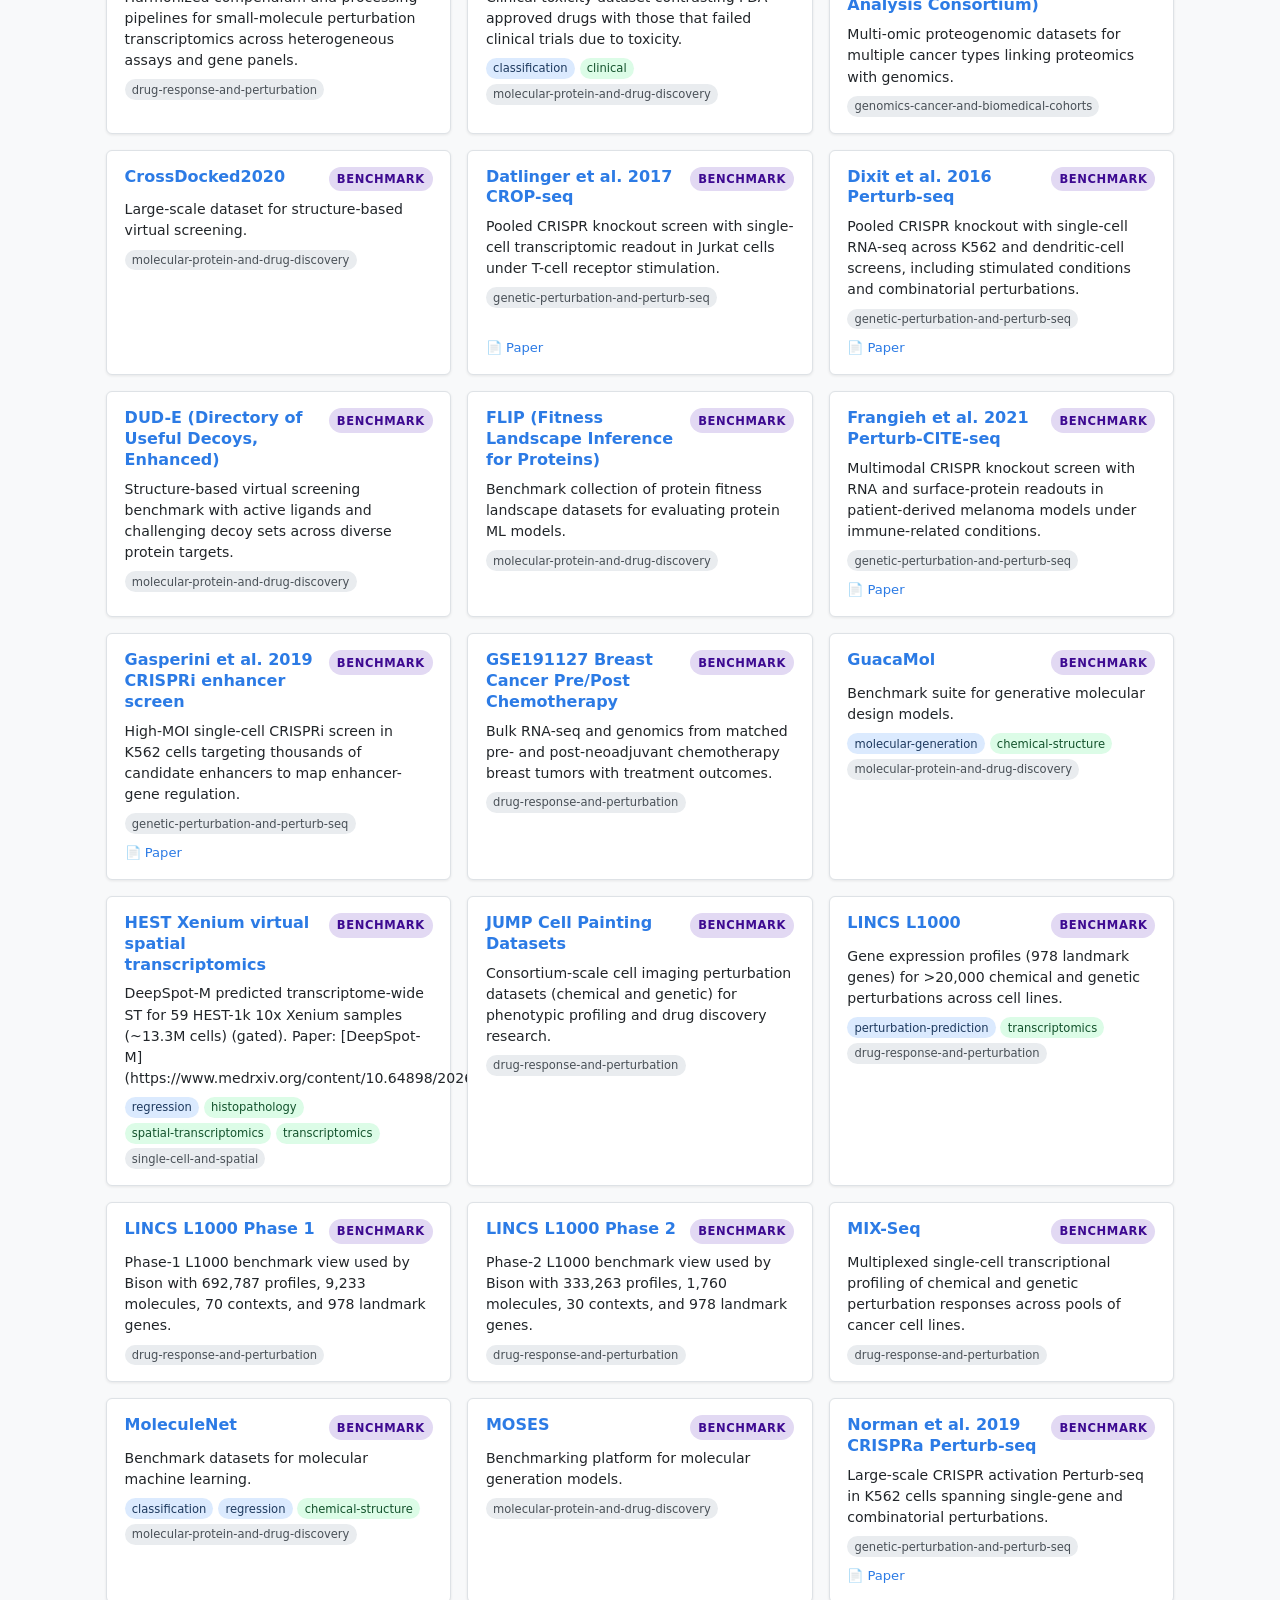
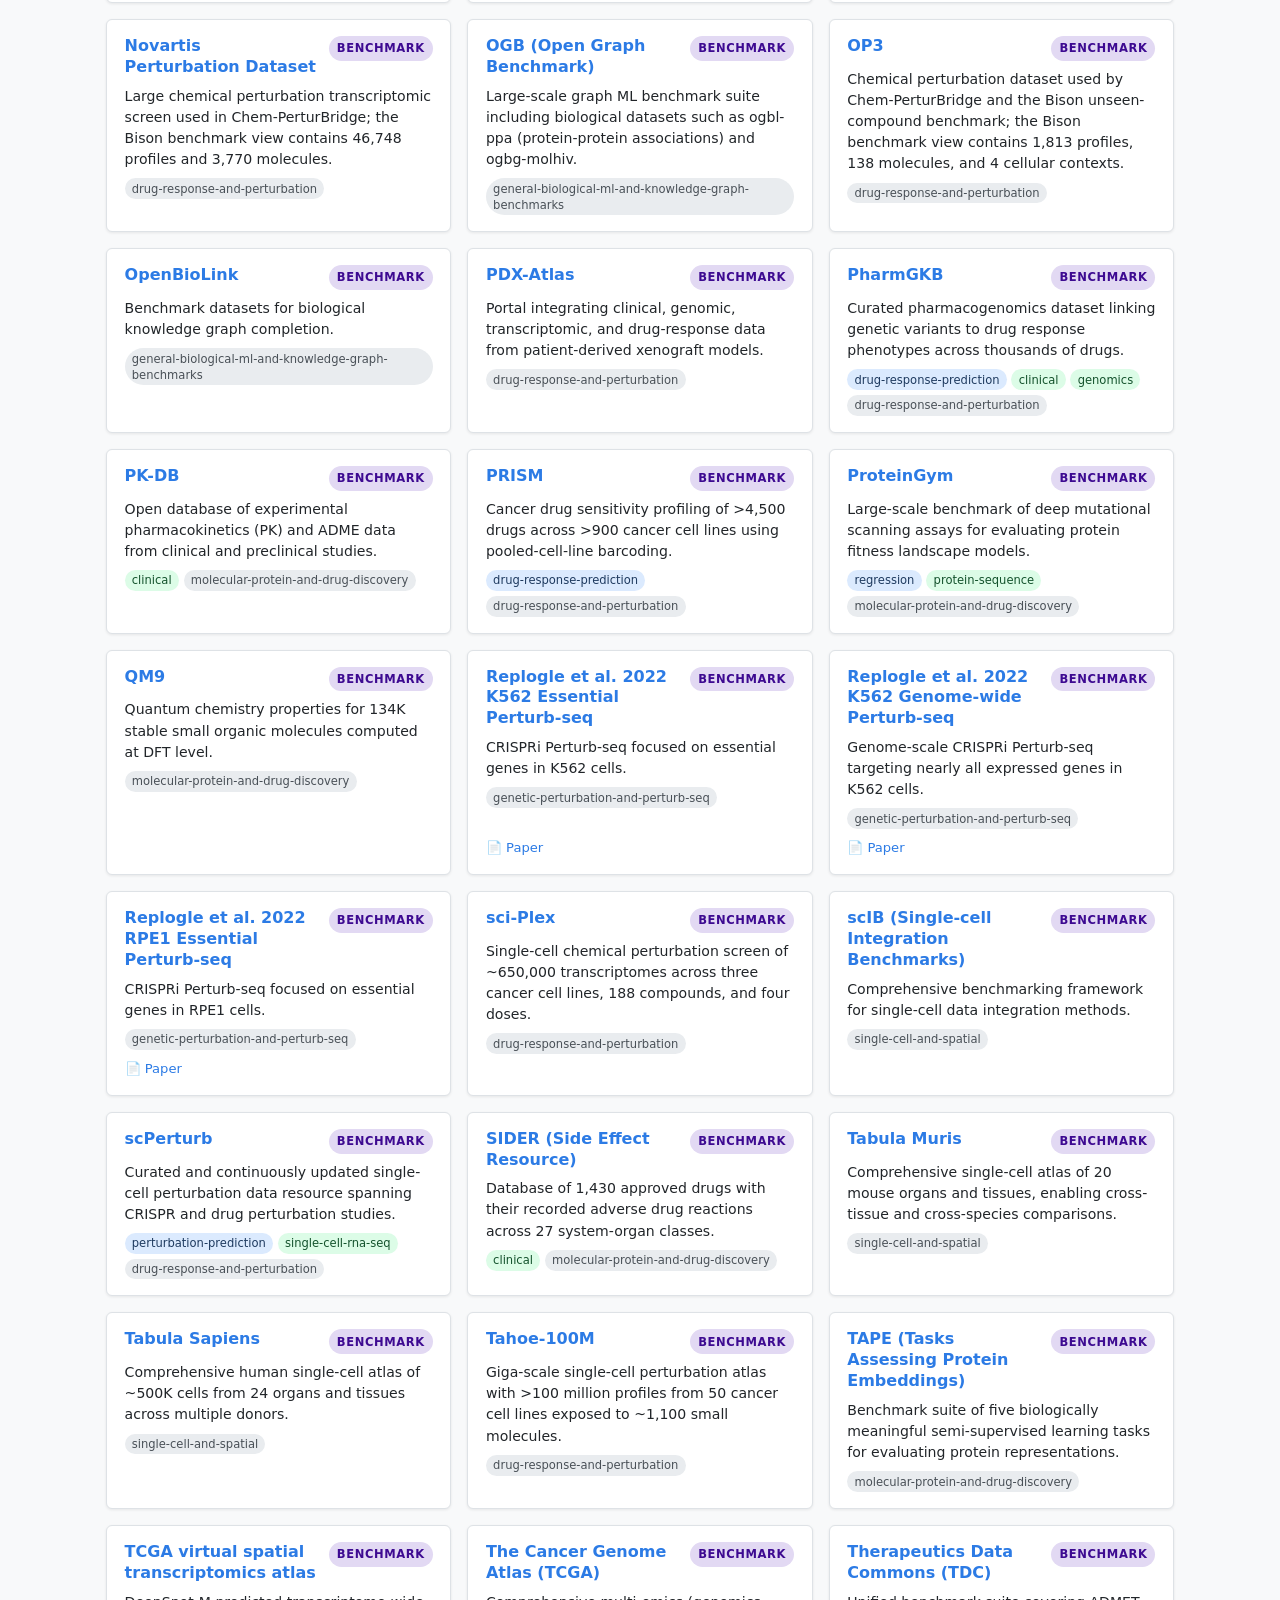
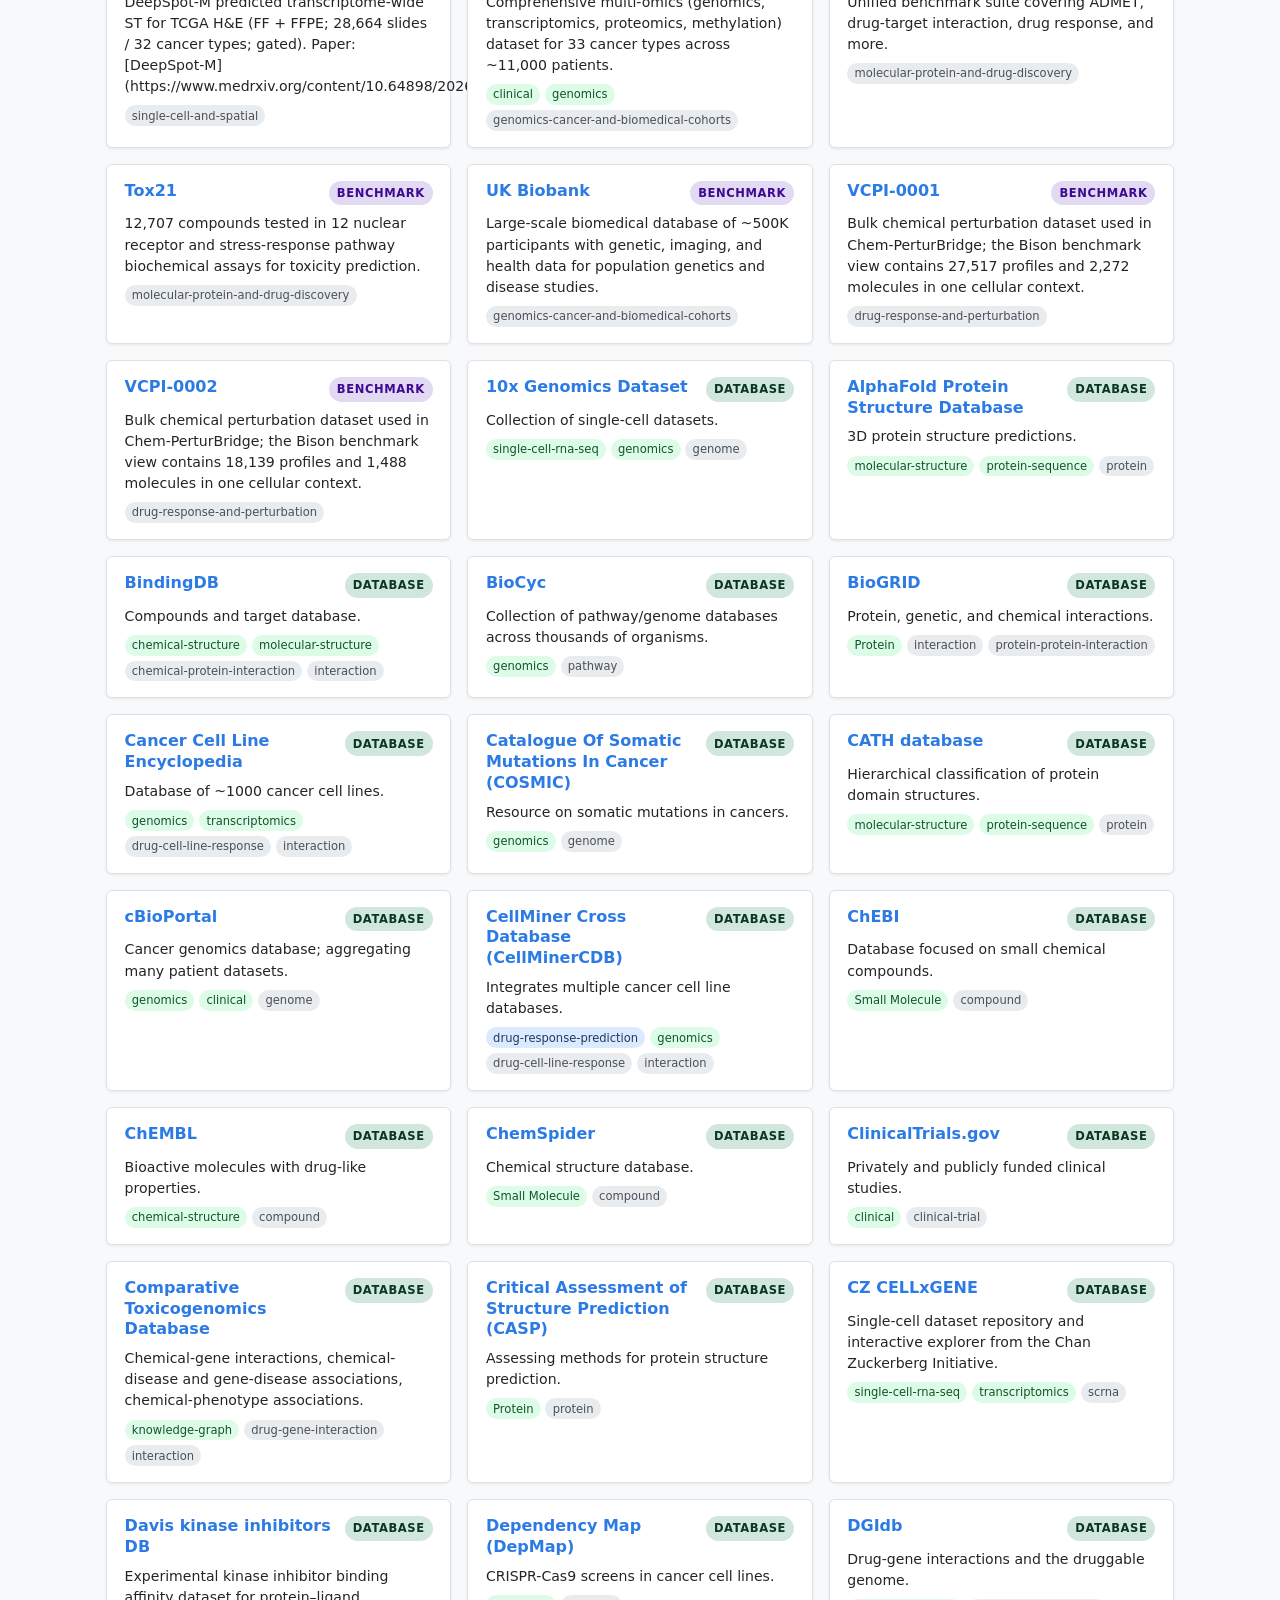
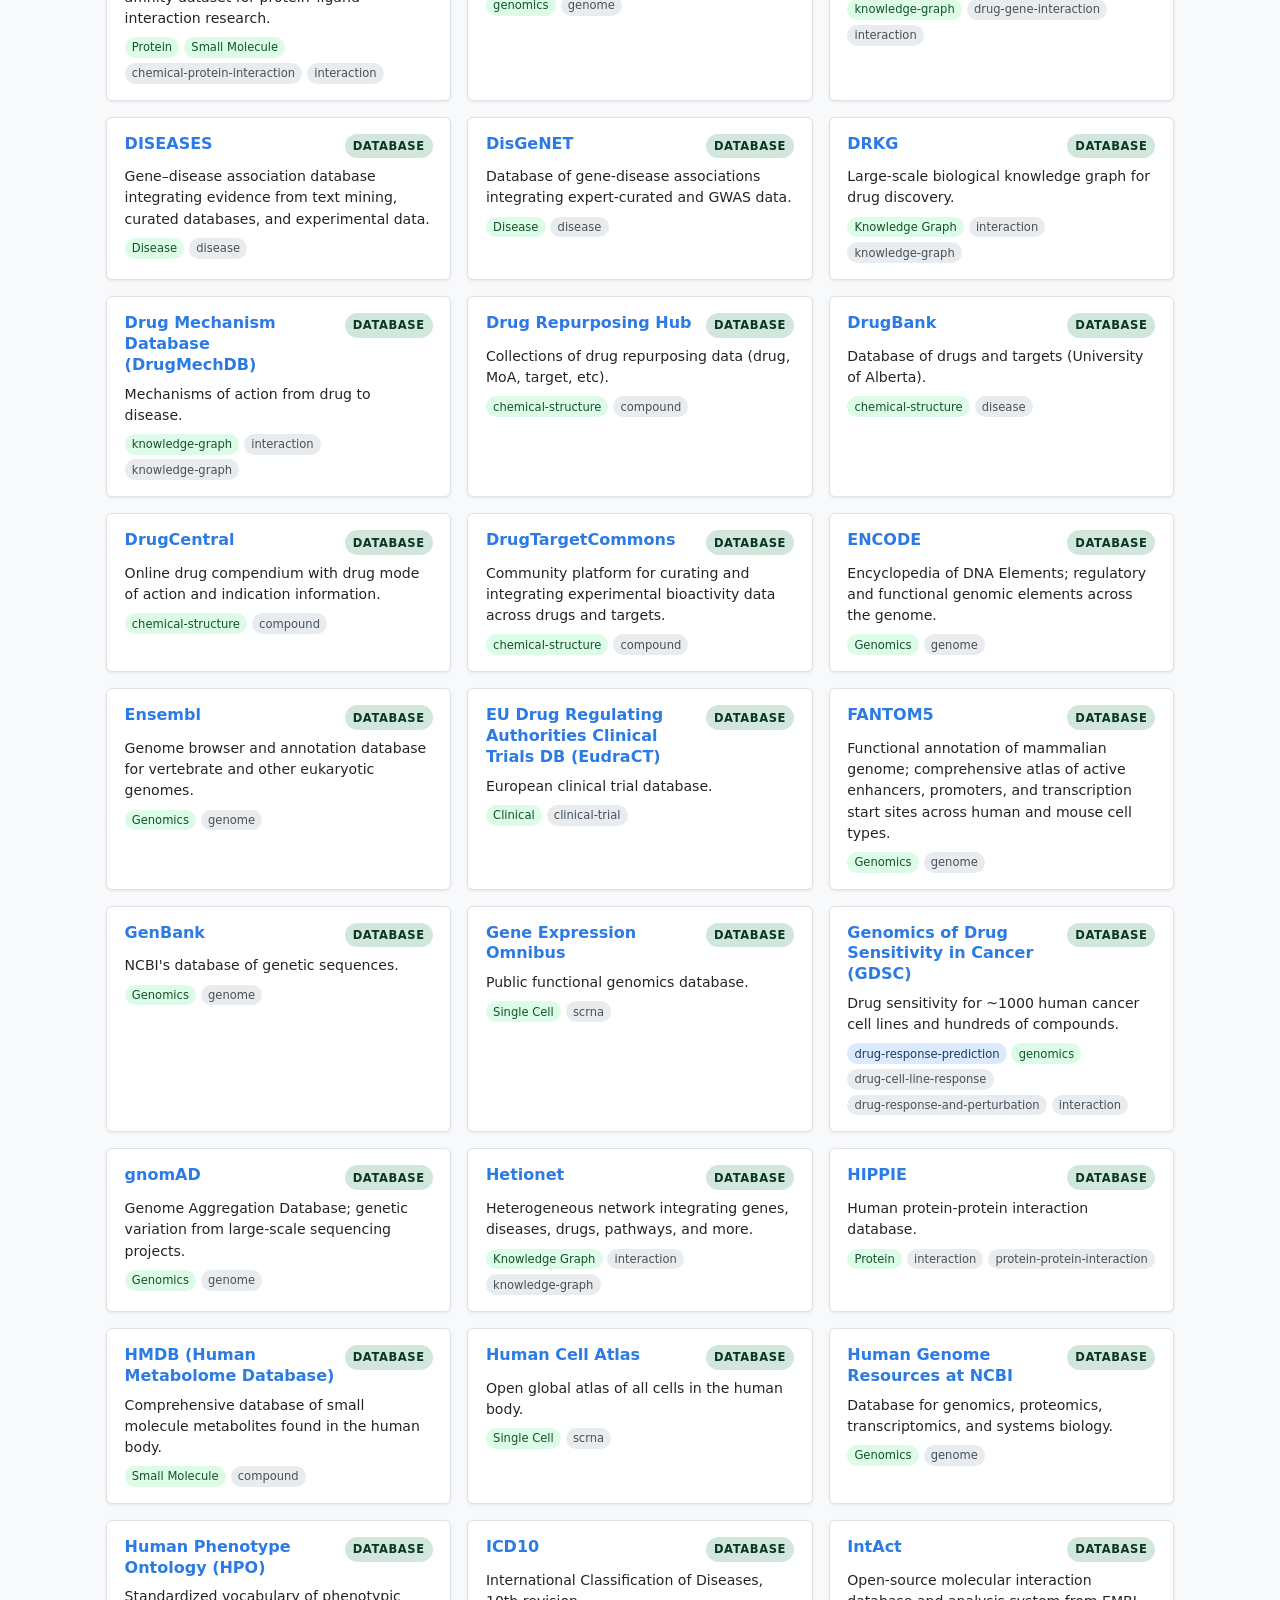
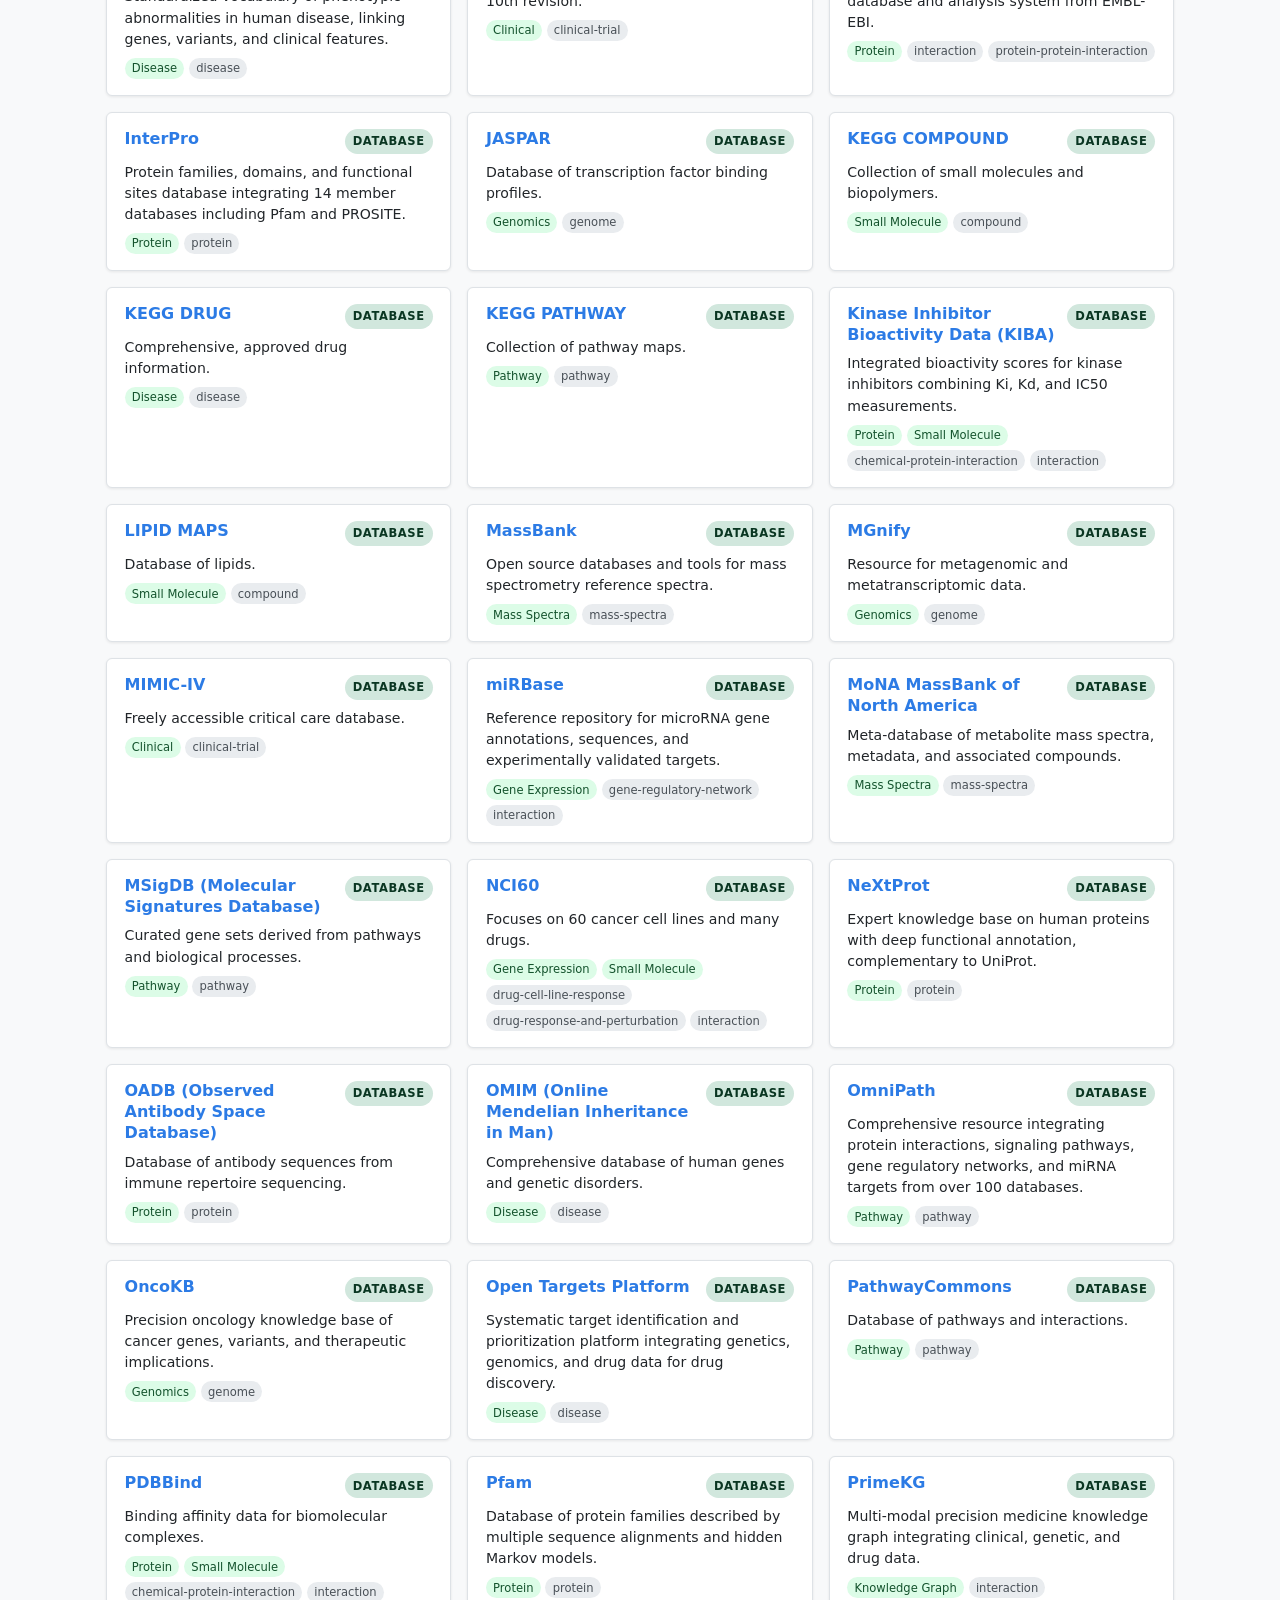
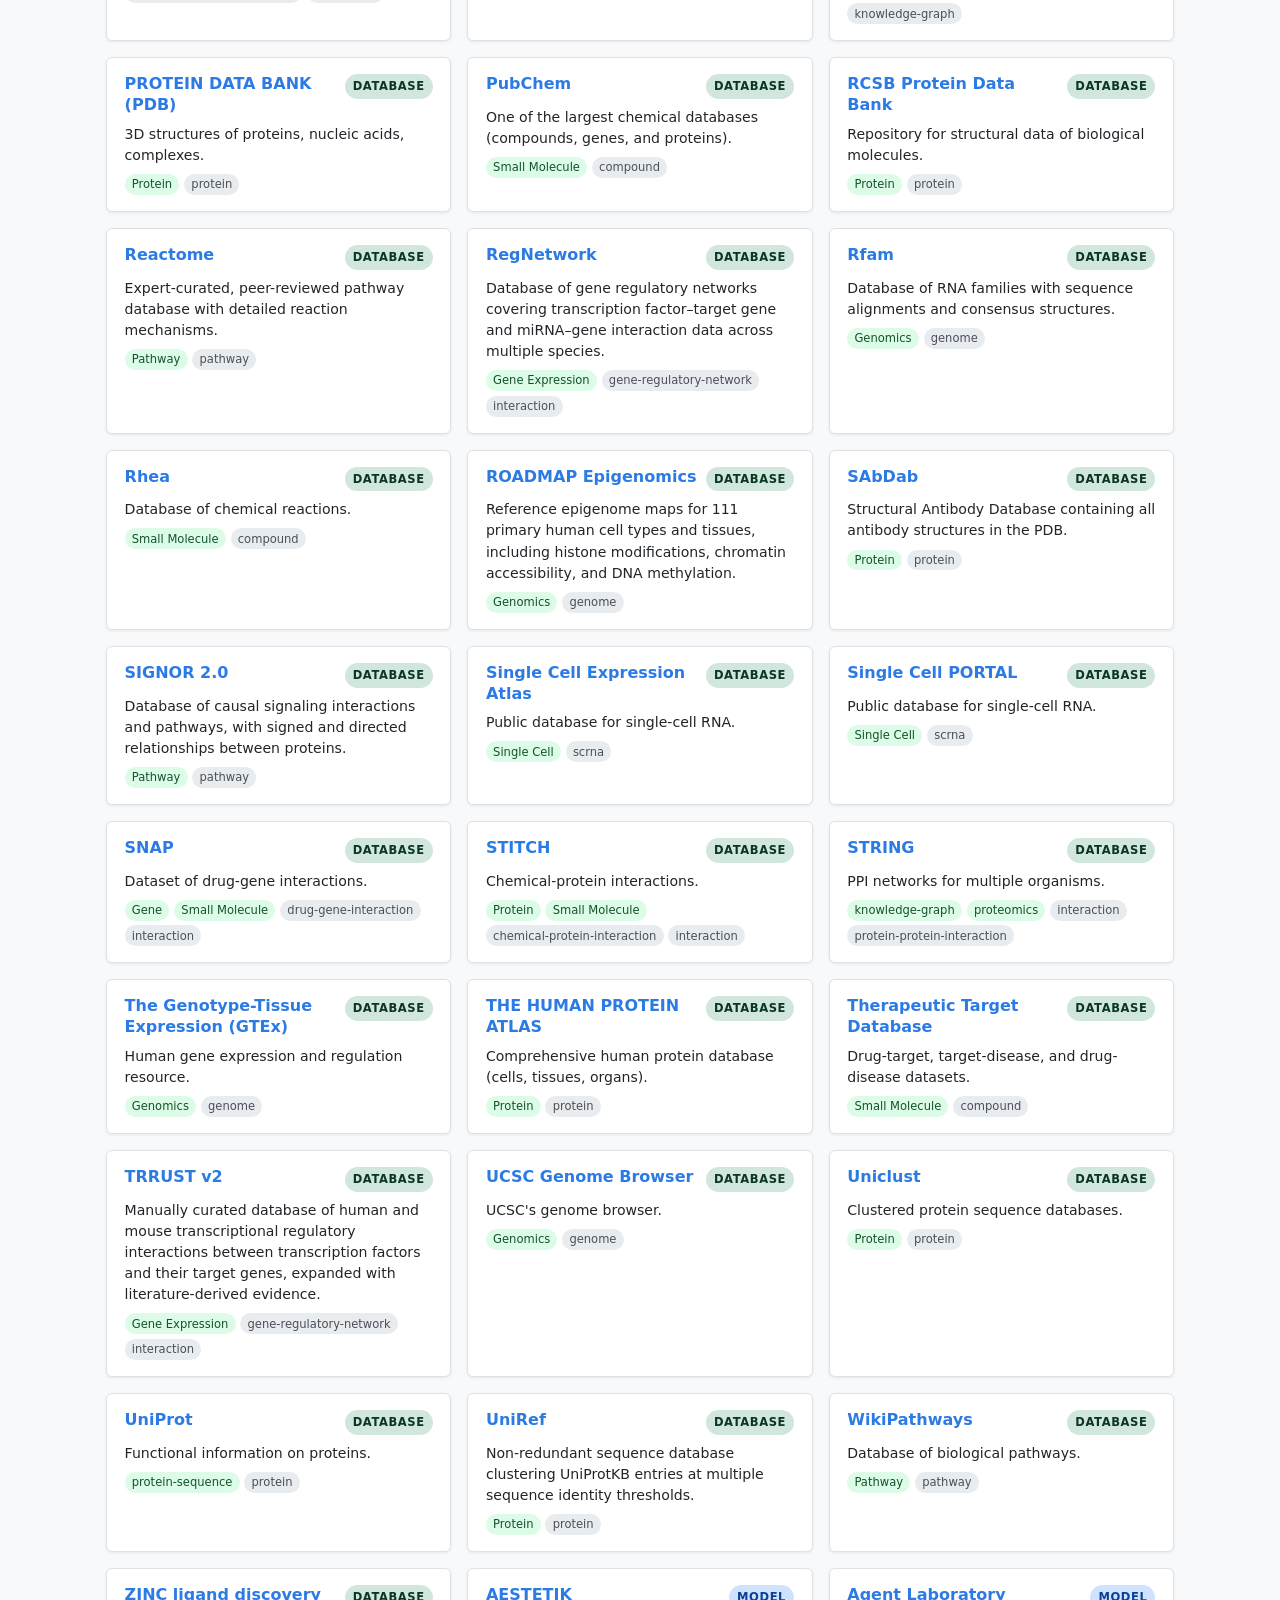
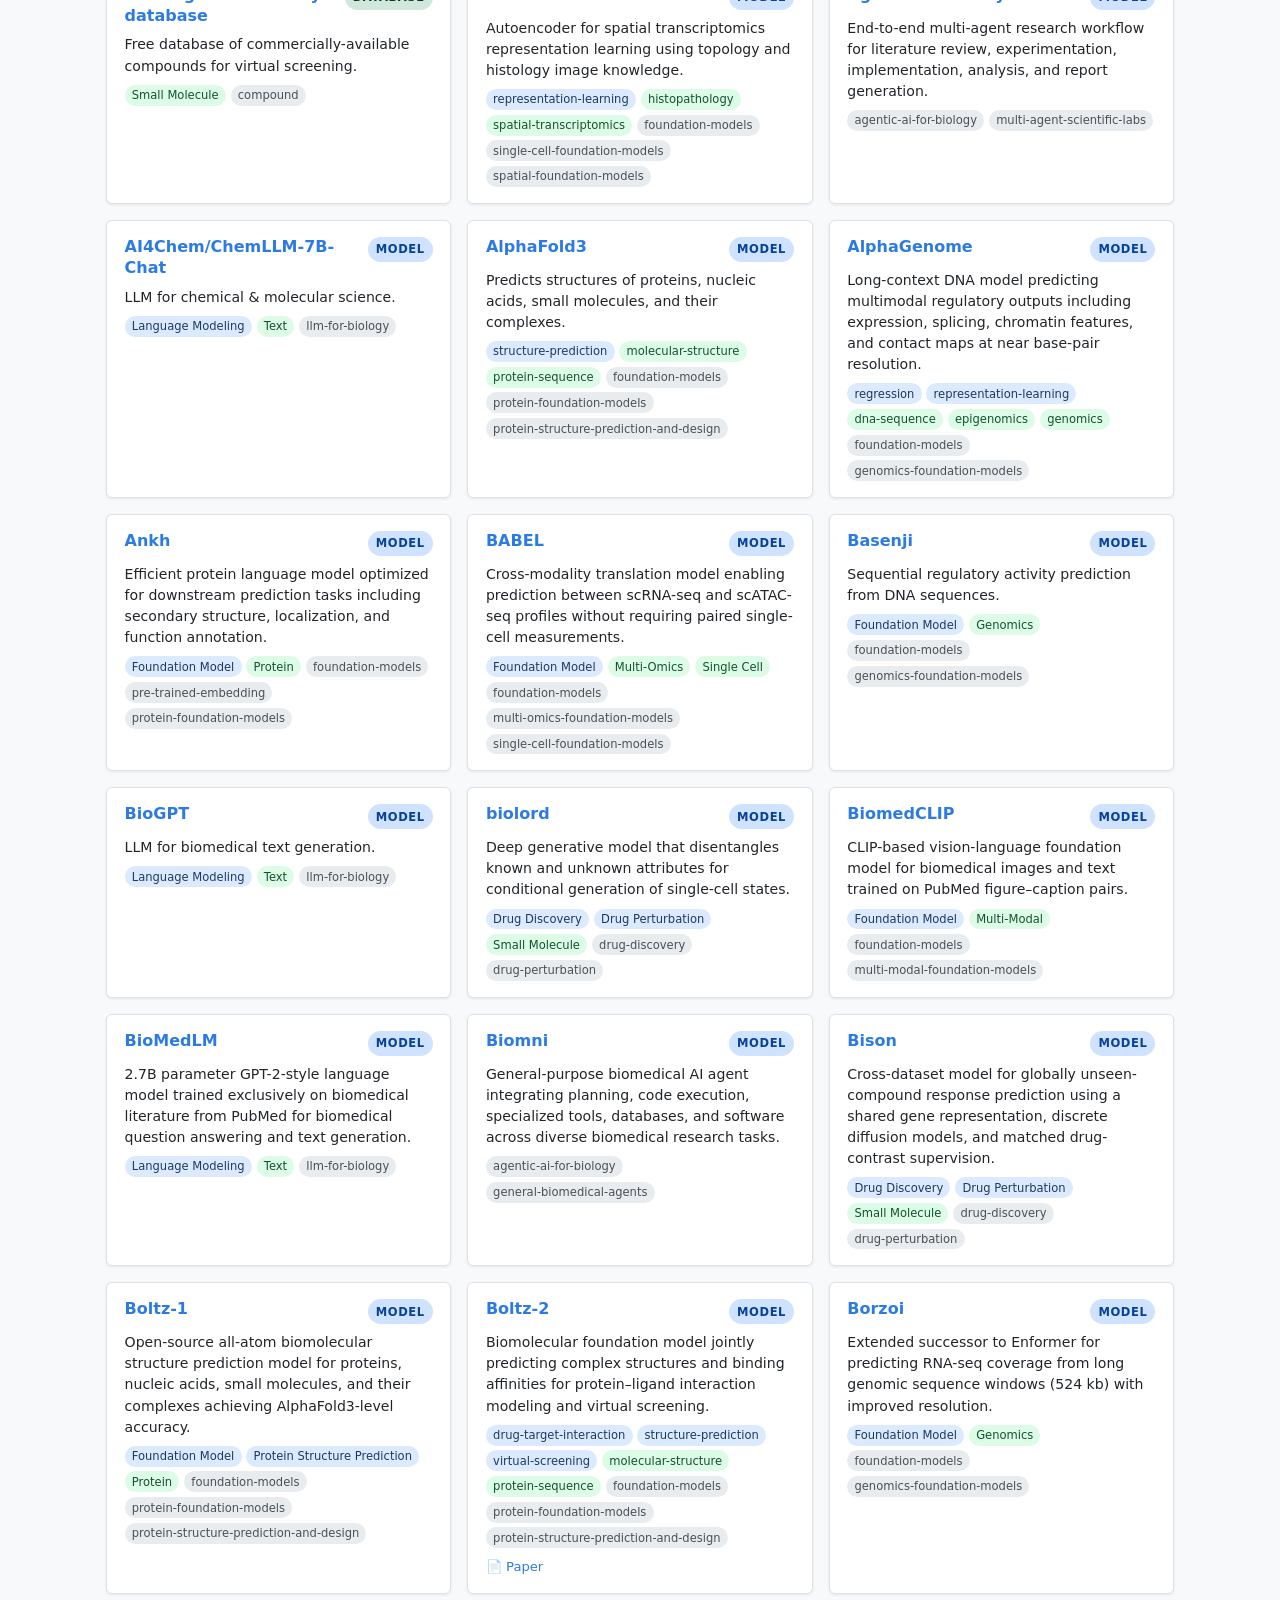
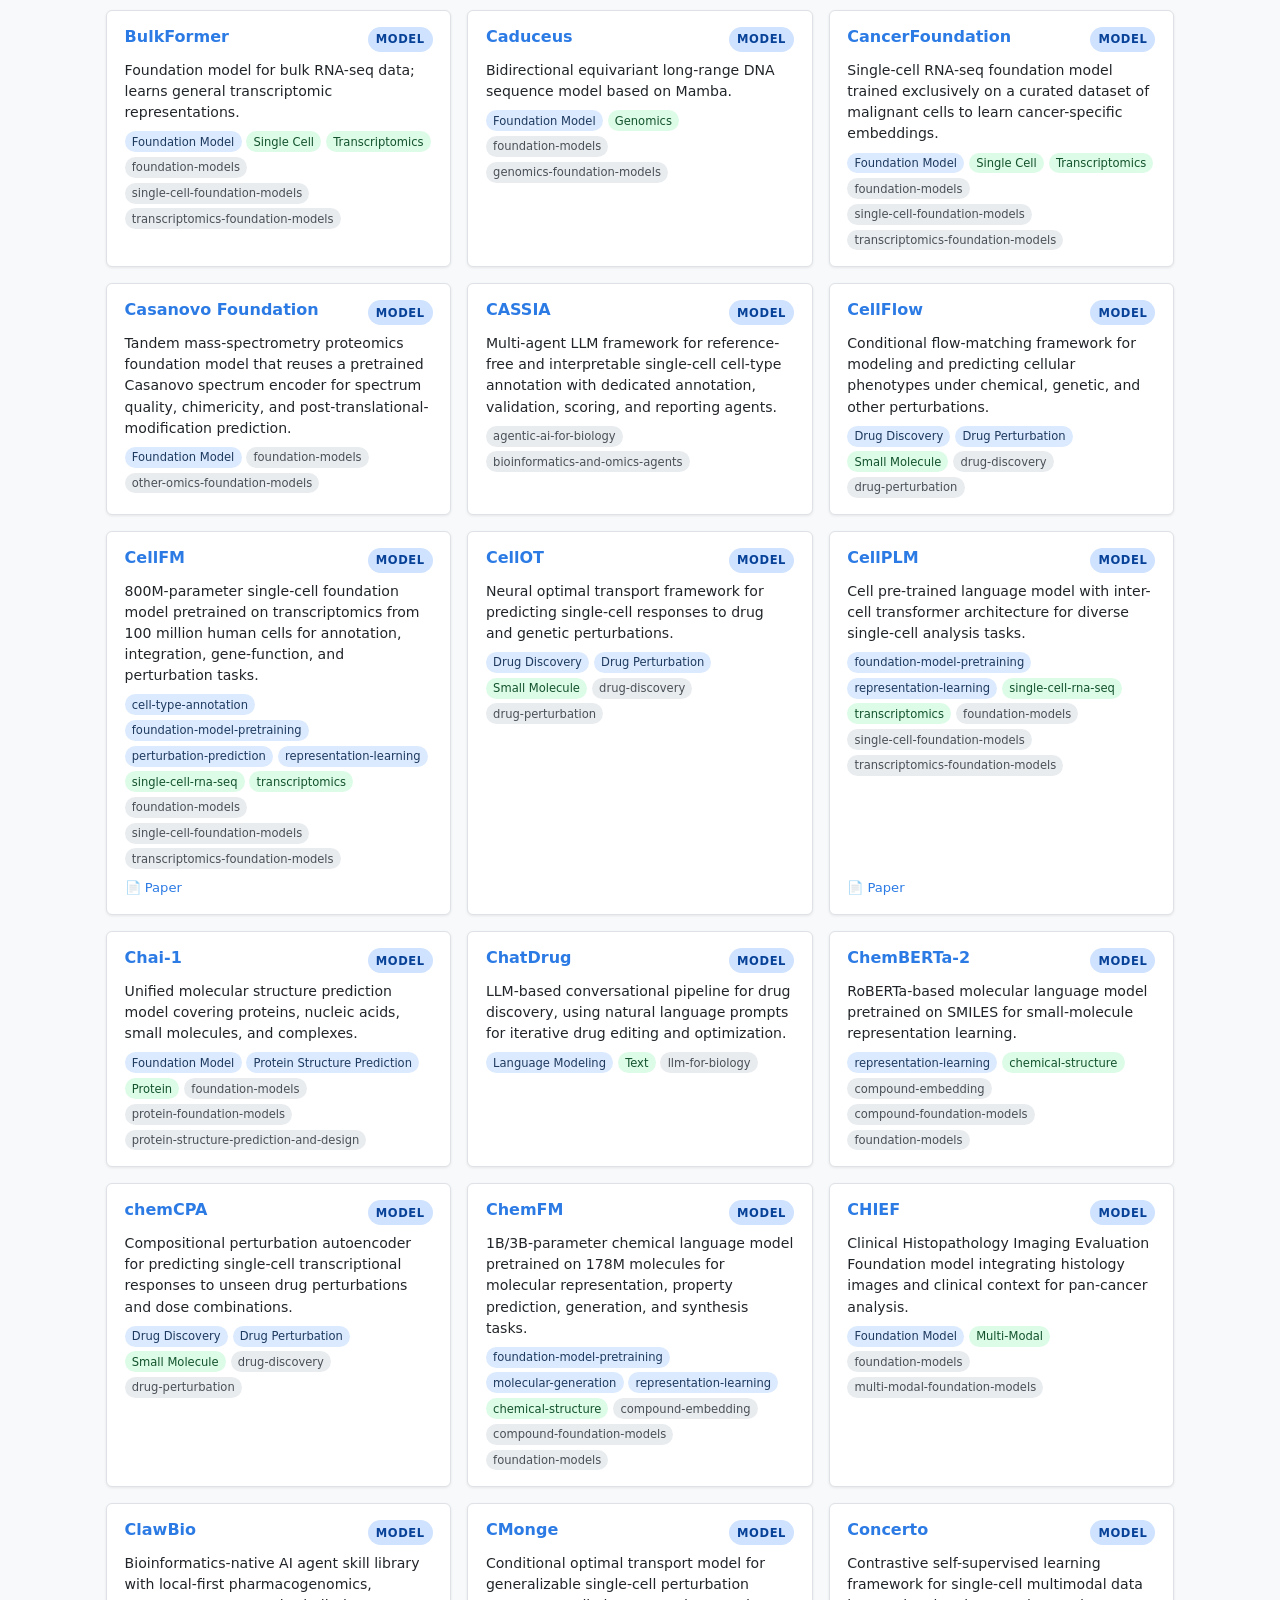
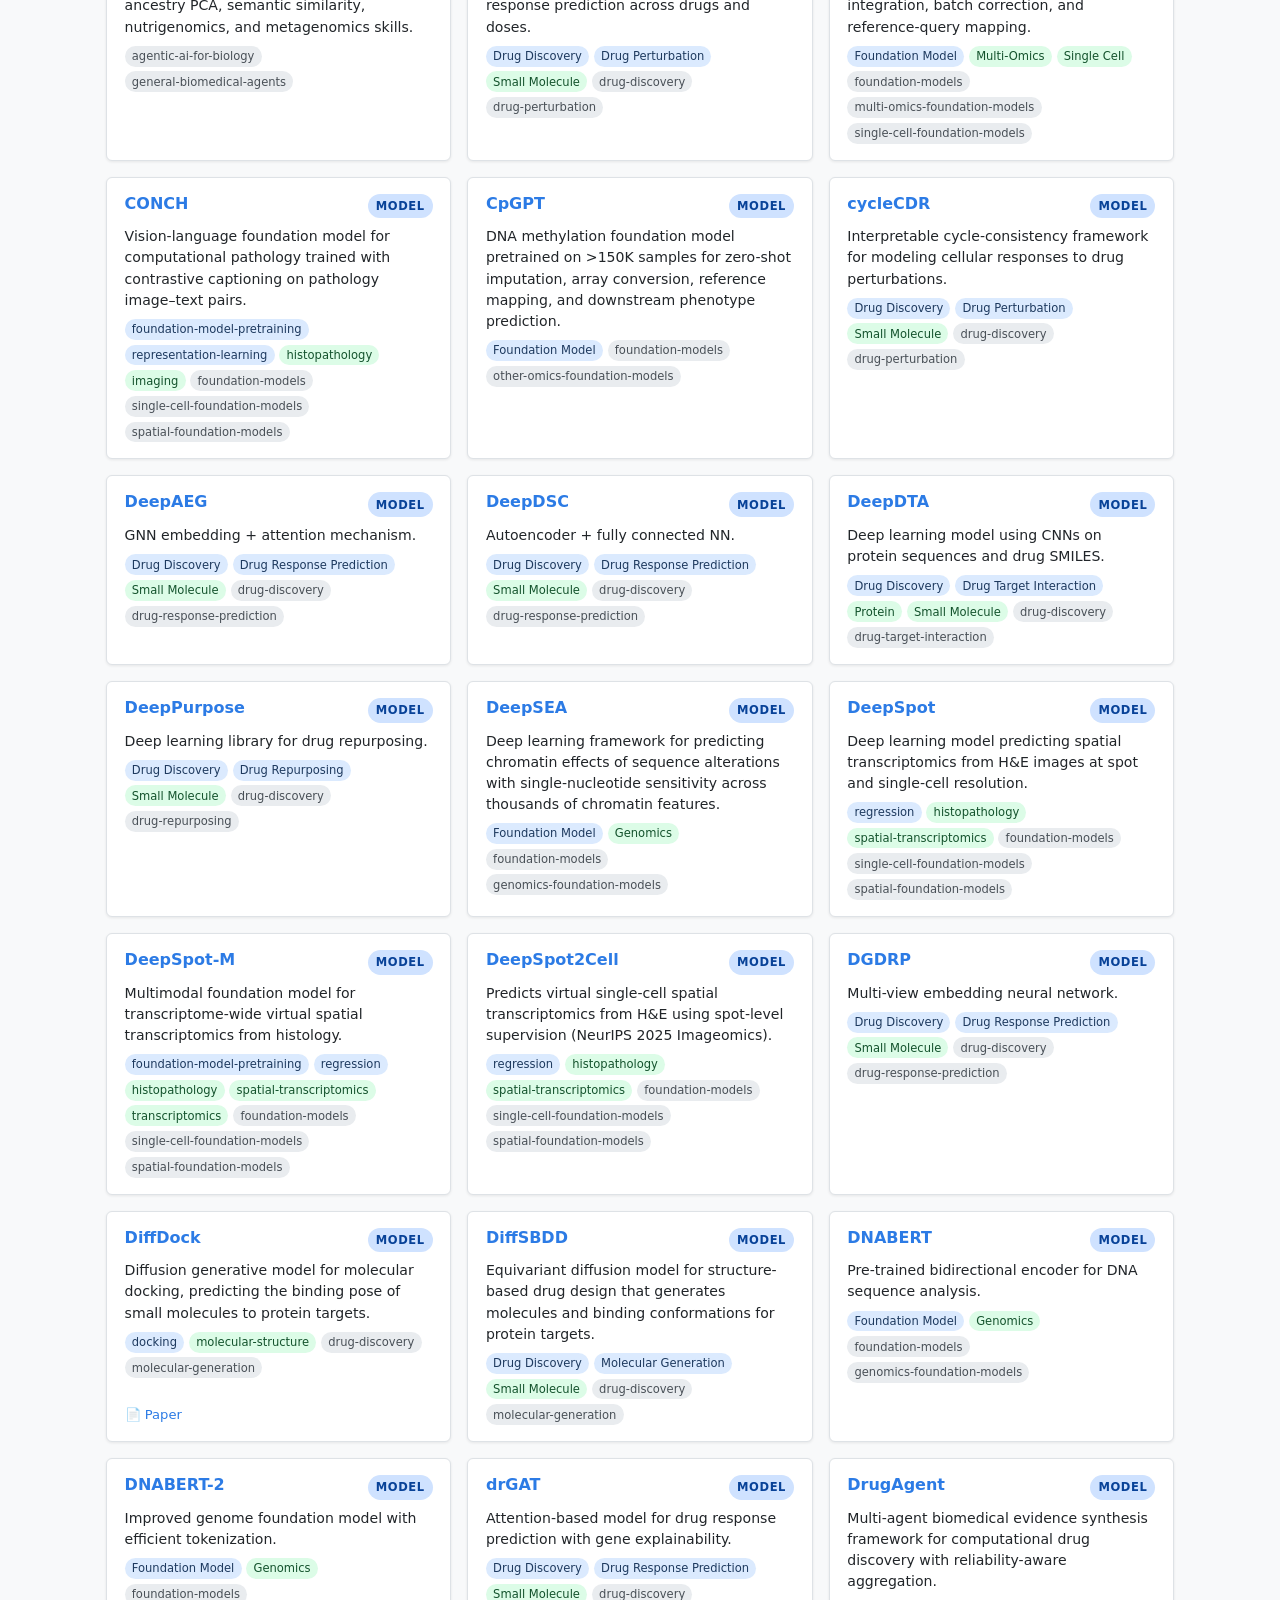
==== commit 2c033045: "feat: add resource overview dashboard" ====
--- a/docs/index.html
+++ b/docs/index.html
@@ -22,6 +22,18 @@
   </header>
 
   <main>
+    <section id="overview-dashboard" class="overview-dashboard" aria-label="Resource overview">
+      <article><strong id="overview-total">—</strong><span>Resources</span></article>
+      <article><strong id="overview-datasets">—</strong><span>Datasets</span></article>
+      <article><strong id="overview-methods">—</strong><span>Methods</span></article>
+      <article><strong id="overview-foundations">—</strong><span>Foundation models</span></article>
+      <article><strong id="overview-agents">—</strong><span>Agents</span></article>
+      <div class="overview-modalities">
+        <strong>Foundation modalities</strong>
+        <div id="overview-modality-list" class="overview-modality-list">Loading…</div>
+      </div>
+    </section>
+
     <section class="controls" aria-label="Search and filter controls">
       <div class="search-row">
         <input
--- a/docs/styles.css
+++ b/docs/styles.css
@@ -268,3 +268,41 @@
   header h1 { font-size: 1.4rem; }
   #results { grid-template-columns: 1fr; }
 }
+
+/* ── Shared site navigation ───────────────────────────────────── */
+.site-nav {
+  display: flex;
+  flex-wrap: wrap;
+  justify-content: center;
+  gap: .35rem;
+  padding: .55rem .75rem;
+  background: #163f73;
+  border-bottom: 1px solid rgba(255,255,255,.16);
+}
+
+.site-nav a {
+  color: #fff;
+  text-decoration: none;
+  font-size: .84rem;
+  font-weight: 650;
+  padding: .28rem .55rem;
+  border-radius: 999px;
+}
+
+.site-nav a:hover,
+.site-nav a:focus-visible {
+  background: rgba(255,255,255,.15);
+  outline: none;
+}
+
+.recent-toggle {
+  display: inline-flex;
+  align-items: center;
+  gap: .35rem;
+  font-size: .85rem;
+  font-weight: 650;
+  color: var(--text);
+  cursor: pointer;
+  padding: .25rem .4rem;
+}
+.recent-toggle input { accent-color: var(--primary); }
